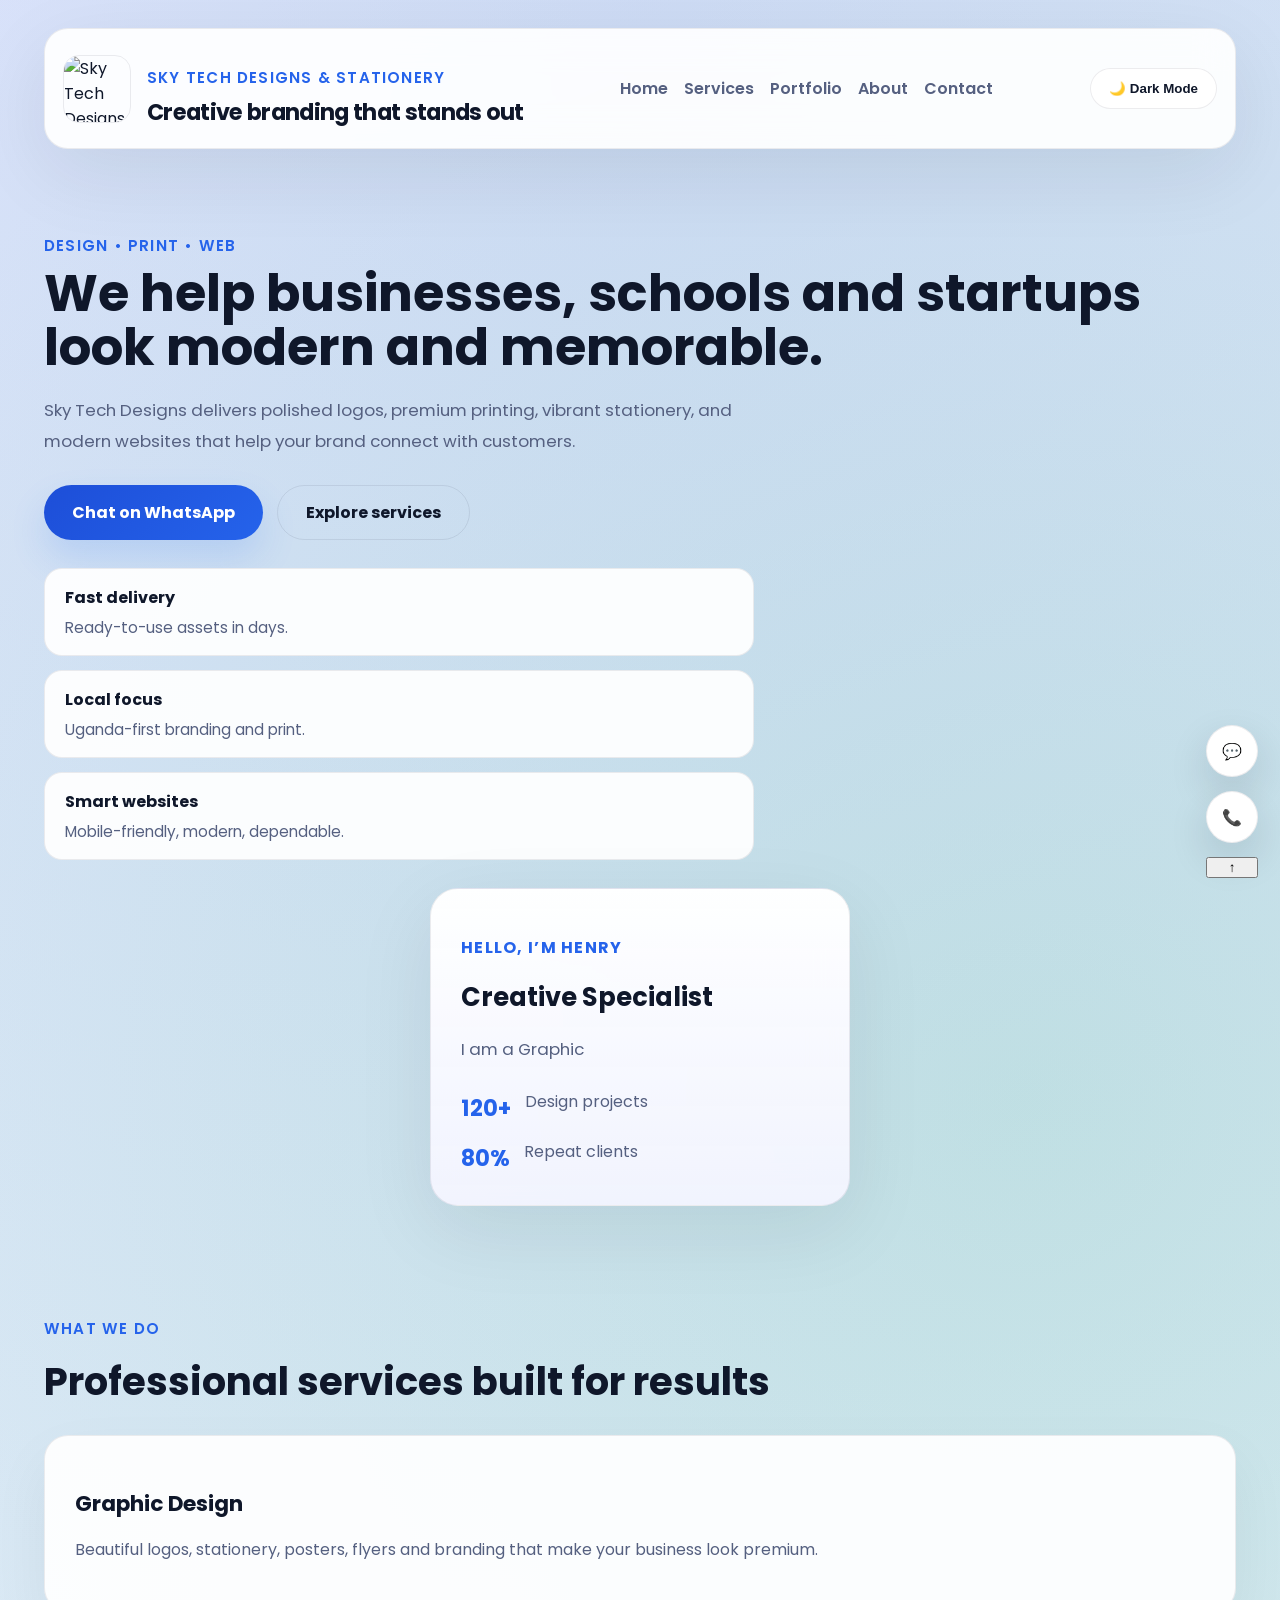
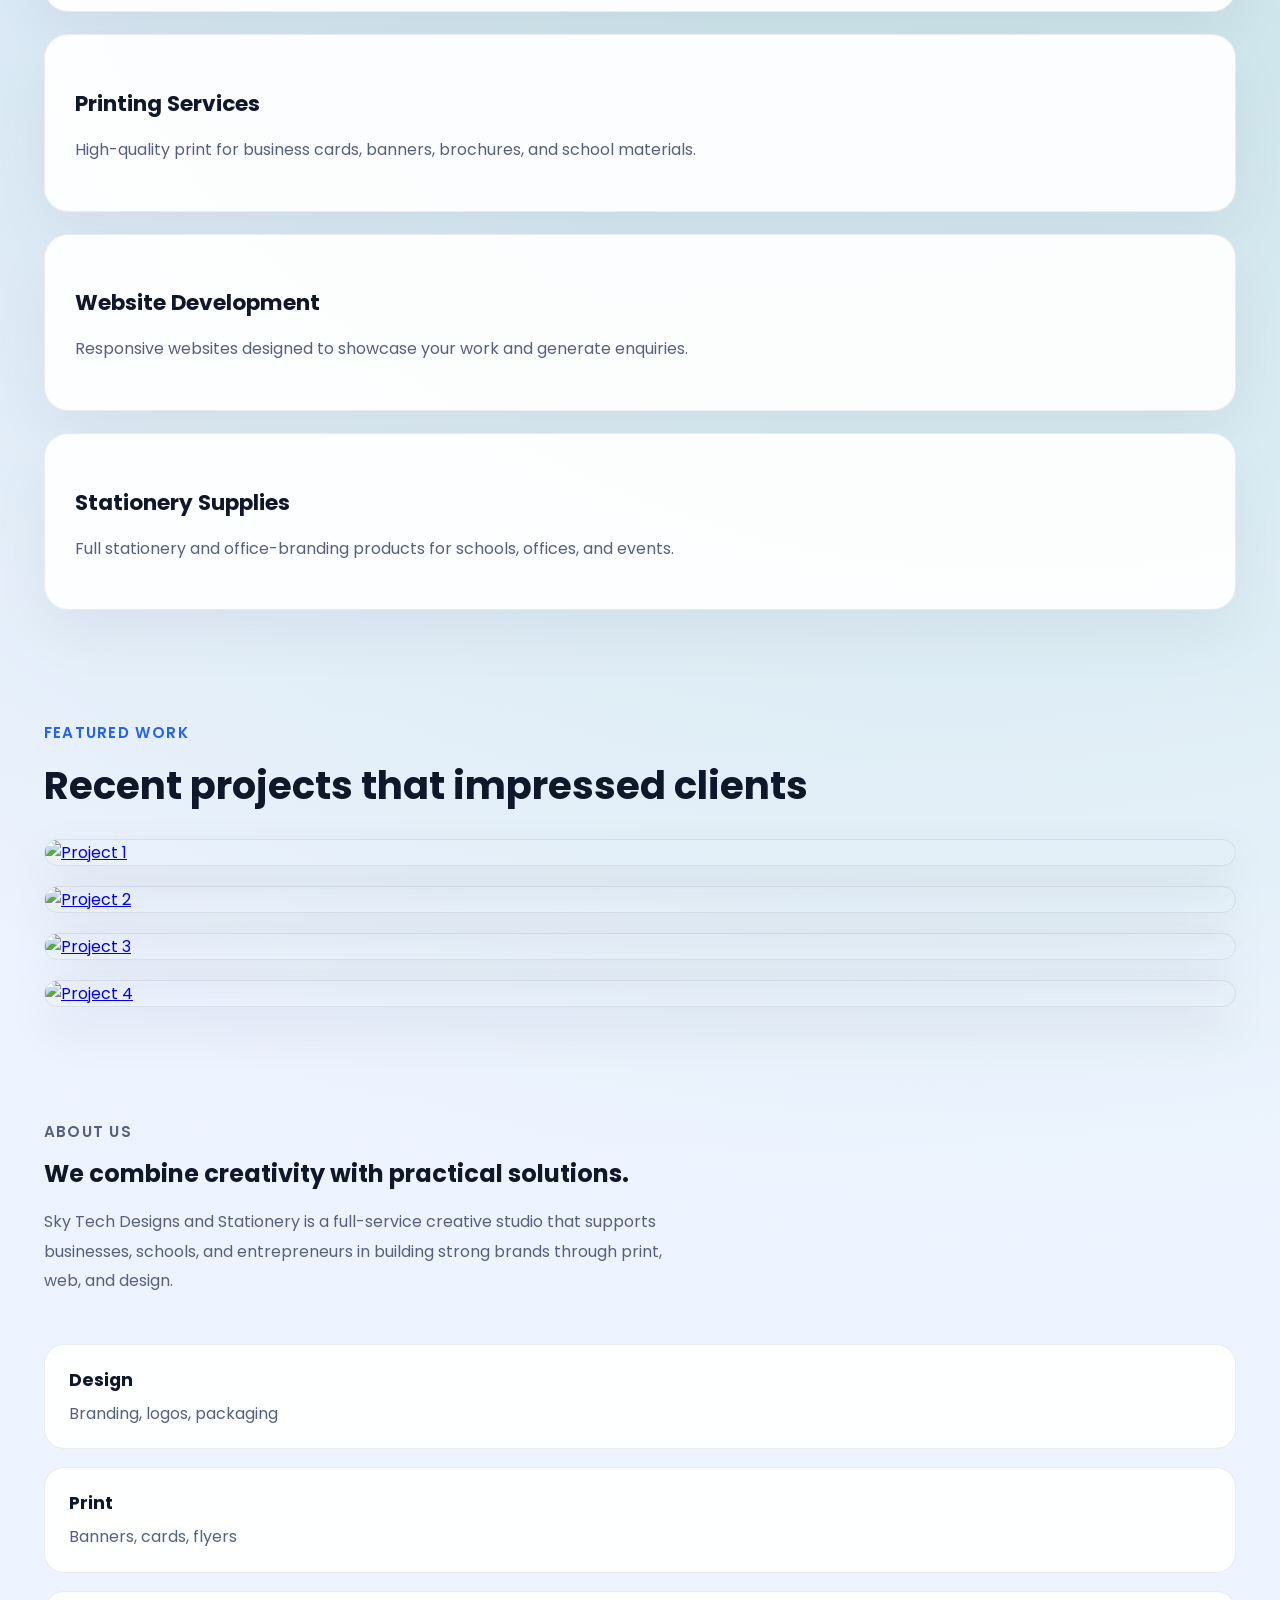
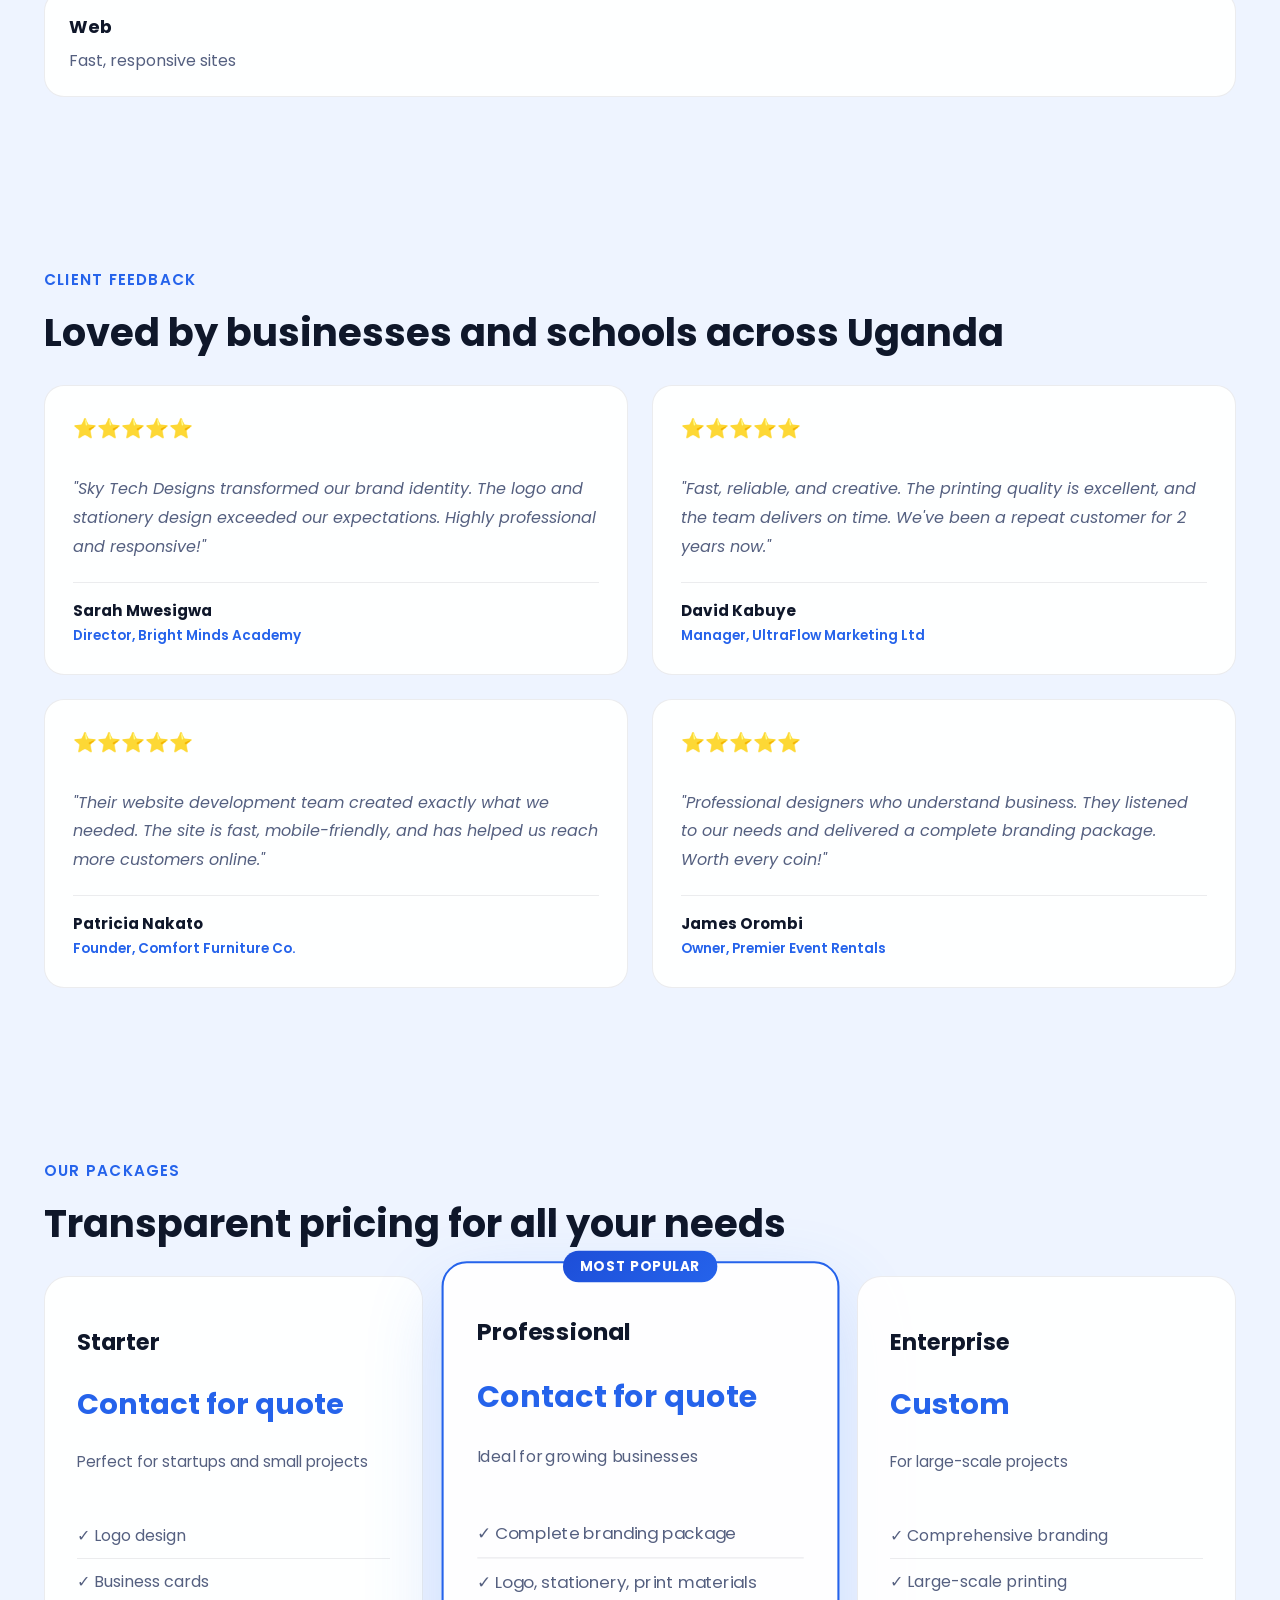
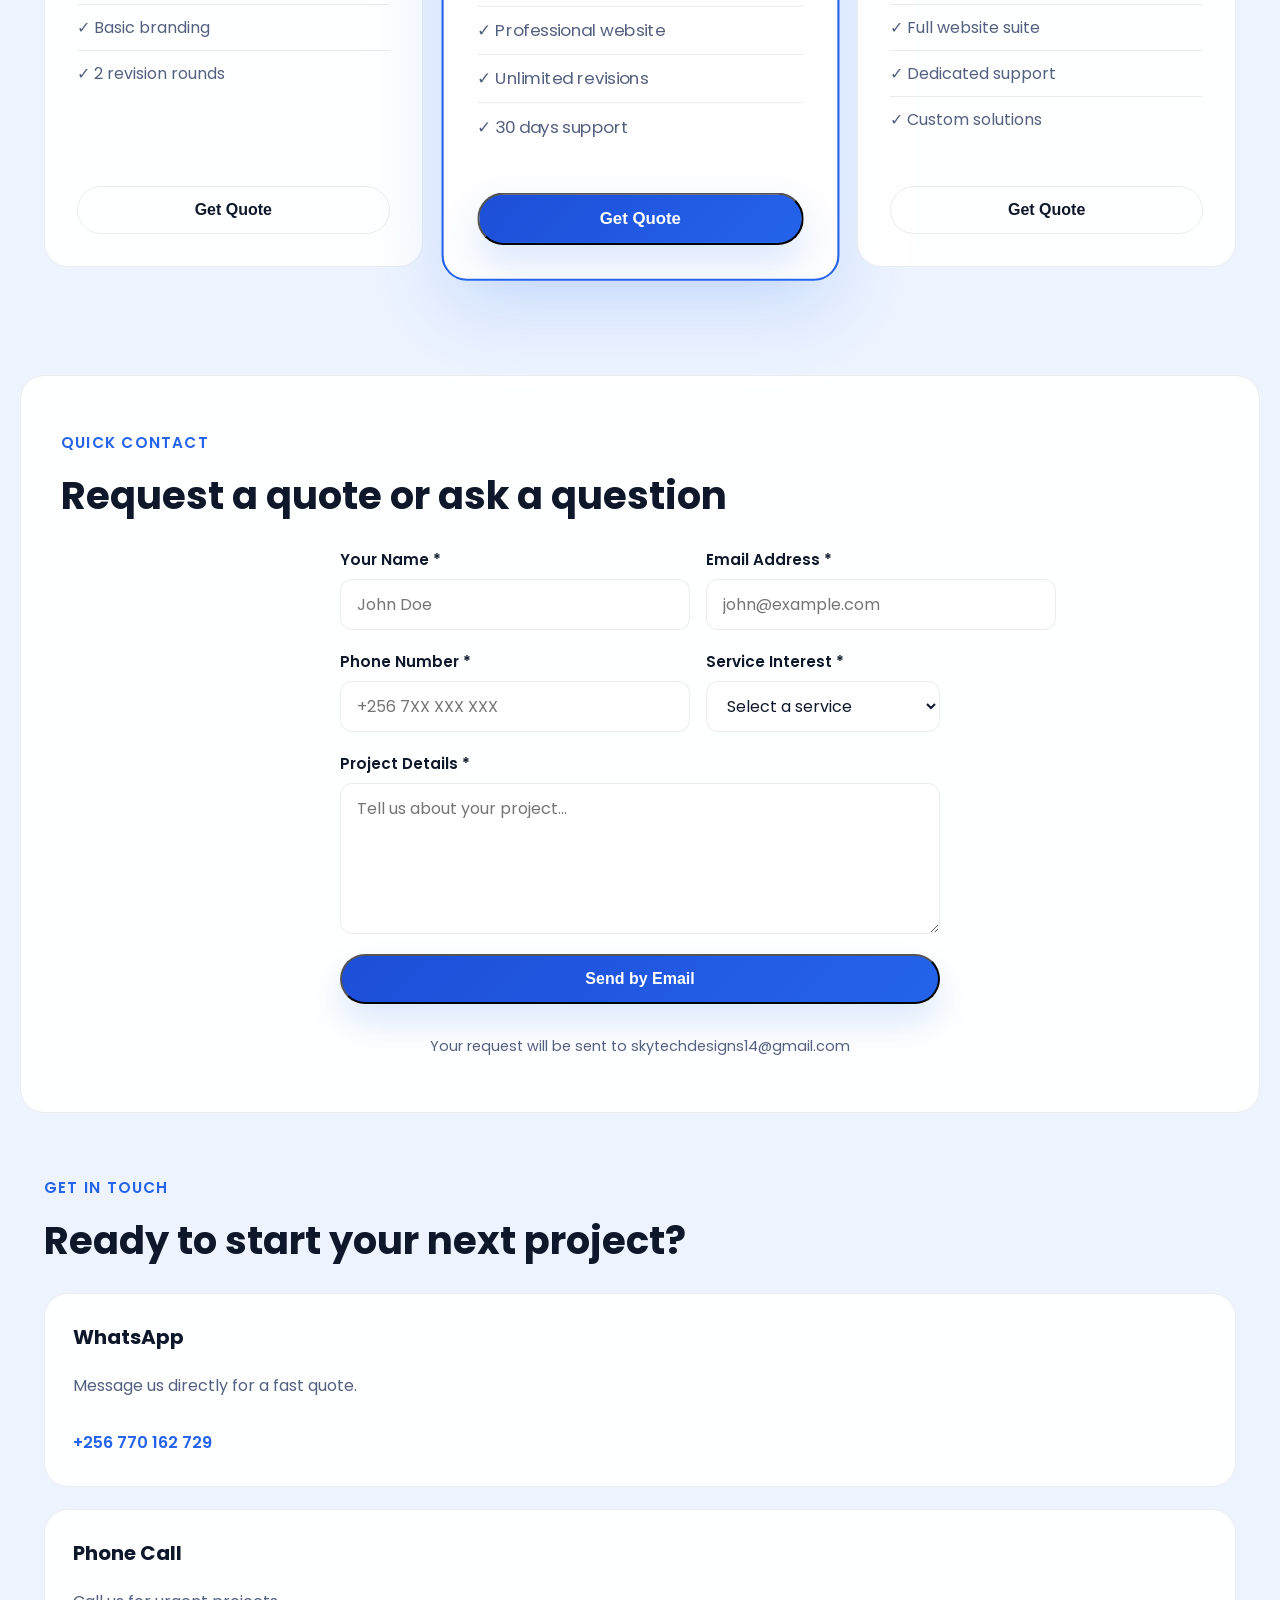
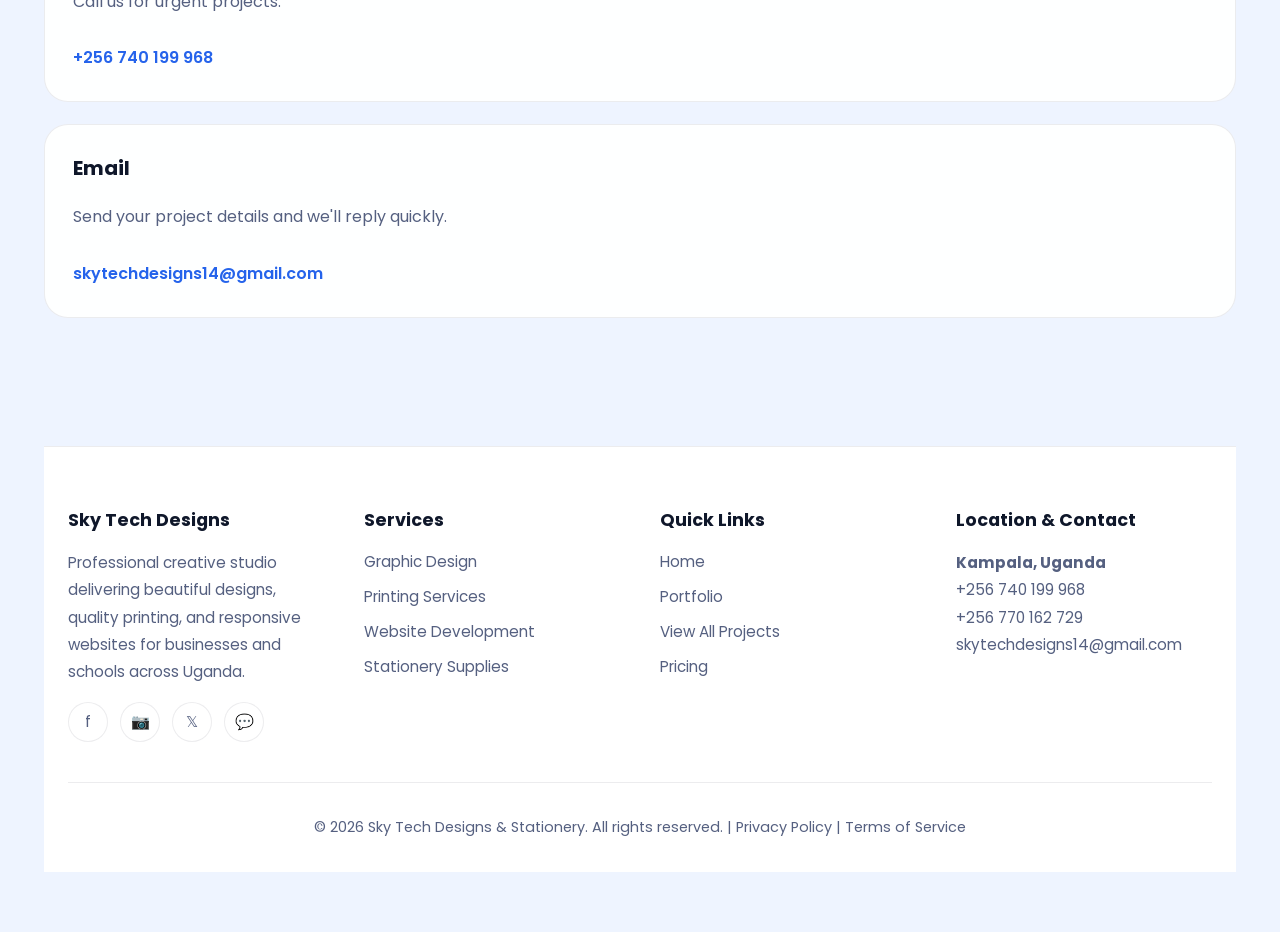
==== index.html @ 01b62fe5 "Update index.html It was intended to link recent Styles.css to styles.css" ====
<!DOCTYPE html>
<html lang="en">
<head>
    <meta charset="UTF-8">
    <meta name="viewport" content="width=device-width, initial-scale=1.0">
    <meta name="description" content="Sky Tech Designs & Stationery - Professional graphic design, printing services, website development, and stationery supplies for businesses and schools in Uganda.">
    <meta name="keywords" content="graphic design, printing services, web development, stationery, branding, logo design, Uganda">
    <meta name="author" content="Sky Tech Designs & Stationery">
    <meta name="robots" content="index, follow">
    
    <!-- Open Graph / Social Media -->
    <meta property="og:type" content="website">
    <meta property="og:url" content="https://skytechdesigns.com">
    <meta property="og:title" content="Sky Tech Designs & Stationery - Professional Creative Services">
    <meta property="og:description" content="Professional graphic design, printing services, website development, and stationery supplies for businesses and schools in Uganda.">
    <meta property="og:image" content="images/logo.png">
    
    <!-- Twitter Card -->
    <meta name="twitter:card" content="summary_large_image">
    <meta name="twitter:title" content="Sky Tech Designs & Stationery">
    <meta name="twitter:description" content="Professional graphic design, printing, and web services">
    
    <!-- Canonical Tag -->
    <link rel="canonical" href="https://skytechdesigns.com">
    
    <!-- Schema Markup for Local Business -->
    <script type="application/ld+json">
    {
      "@context": "https://schema.org",
      "@type": "LocalBusiness",
      "name": "Sky Tech Designs & Stationery",
      "description": "Professional creative studio for graphic design, printing, web development, and stationery",
      "url": "https://skytechdesigns.com",
      "telephone": "+256740199968",
      "email": "skytechdesigns14@gmail.com",
      "areaServed": "UG",
      "priceRange": "UGX",
      "sameAs": [
        "https://facebook.com/skytechdesigns",
        "https://instagram.com/skytechdesigns",
        "https://twitter.com/skytechdesigns"
      ]
    }
    </script>
    
    <title>Sky Tech Designs & Stationery - Graphic Design, Printing & Web Development</title>
    <link rel="preconnect" href="https://fonts.googleapis.com">
    <link rel="preconnect" href="https://fonts.gstatic.com" crossorigin>
    <link href="https://fonts.googleapis.com/css2?family=Poppins:wght@400;500;600;700&display=swap" rel="stylesheet">
    <link rel="stylesheet" href="style.css">
</head>
<body>
    <!-- Loading Screen -->
    <div id="loadingScreen" class="loading-screen">
        <div class="loader-container">
            <div class="loader">
                <svg class="loader-svg" viewBox="0 0 50 50">
                    <circle cx="25" cy="25" r="20" fill="none" stroke-width="2"></circle>
                </svg>
            </div>
            <p class="loader-text">Sky Tech Designs</p>
            <p class="loader-subtext">Loading amazing designs...</p>
        </div>
    </div>

    <div class="page-shell">
        <header class="topbar">
            <div class="brand">
                <img src="images/logo.png" alt="Sky Tech Designs" class="brand-logo">
                <div>
                    <p class="eyebrow">Sky Tech Designs & Stationery</p>
                    <h1>Creative branding that stands out</h1>
                </div>
            </div>

            <nav class="main-nav">
                <a href="#home">Home</a>
                <a href="#services">Services</a>
                <a href="#portfolio">Portfolio</a>
                <a href="#about">About</a>
                <a href="#contact">Contact</a>
            </nav>

            <button id="darkModeBtn" class="mode-toggle">🌙 Dark Mode</button>
        </header>

        <main>
            <section id="home" class="hero section reveal">
                <div class="hero-copy">
                    <span class="eyebrow">Design • Print • Web</span>
                    <h2>We help businesses, schools and startups look modern and memorable.</h2>
                    <p>Sky Tech Designs delivers polished logos, premium printing, vibrant stationery, and modern websites that help your brand connect with customers.</p>

                    <div class="hero-actions">
                        <a class="btn btn-primary" href="https://wa.me/256770162729">Chat on WhatsApp</a>
                        <a class="btn btn-secondary" href="#services">Explore services</a>
                    </div>

                    <div class="hero-highlights">
                        <div><strong>Fast delivery</strong><span>Ready-to-use assets in days.</span></div>
                        <div><strong>Local focus</strong><span>Uganda-first branding and print.</span></div>
                        <div><strong>Smart websites</strong><span>Mobile-friendly, modern, dependable.</span></div>
                    </div>
                </div>

                <div class="hero-panel">
                    <div class="hero-card">
                        <p class="card-label">Hello, I’m Henry</p>
                        <h3>Creative Specialist</h3>
                        <p class="typing-row">I am a <span id="typing"></span></p>
                        <div class="card-stats">
                            <div><strong>120+</strong><span>Design projects</span></div>
                            <div><strong>80%</strong><span>Repeat clients</span></div>
                        </div>
                    </div>
                </div>
            </section>

            <section id="services" class="services section reveal">
                <div class="section-heading">
                    <p class="eyebrow">What we do</p>
                    <h2>Professional services built for results</h2>
                </div>

                <div class="service-grid">
                    <article class="card">
                        <h3>Graphic Design</h3>
                        <p>Beautiful logos, stationery, posters, flyers and branding that make your business look premium.</p>
                    </article>
                    <article class="card">
                        <h3>Printing Services</h3>
                        <p>High-quality print for business cards, banners, brochures, and school materials.</p>
                    </article>
                    <article class="card">
                        <h3>Website Development</h3>
                        <p>Responsive websites designed to showcase your work and generate enquiries.</p>
                    </article>
                    <article class="card">
                        <h3>Stationery Supplies</h3>
                        <p>Full stationery and office-branding products for schools, offices, and events.</p>
                    </article>
                </div>
            </section>

            <section id="portfolio" class="portfolio section reveal">
                <div class="section-heading">
                    <p class="eyebrow">Featured work</p>
                    <h2>Recent projects that impressed clients</h2>
                </div>

                <div class="gallery">
                    <a href="portfolio.html" class="portfolio-item">
                        <img src="images/work1.jpg" alt="Project 1">
                        <span>Brand identity</span>
                    </a>
                    <a href="portfolio.html" class="portfolio-item">
                        <img src="images/work2.jpg" alt="Project 2">
                        <span>Print collateral</span>
                    </a>
                    <a href="portfolio.html" class="portfolio-item">
                        <img src="images/work3.jpg" alt="Project 3">
                        <span>Website design</span>
                    </a>
                    <a href="portfolio.html" class="portfolio-item">
                        <img src="images/work4.jpg" alt="Project 4">
                        <span>Stationery set</span>
                    </a>
                </div>
            </section>

            <section id="about" class="about section reveal">
                <div class="about-panel">
                    <div>
                        <p class="eyebrow">About us</p>
                        <h2>We combine creativity with practical solutions.</h2>
                        <p>Sky Tech Designs and Stationery is a full-service creative studio that supports businesses, schools, and entrepreneurs in building strong brands through print, web, and design.</p>
                    </div>

                    <div class="about-stats">
                        <div><strong>Design</strong><span>Branding, logos, packaging</span></div>
                        <div><strong>Print</strong><span>Banners, cards, flyers</span></div>
                        <div><strong>Web</strong><span>Fast, responsive sites</span></div>
                    </div>
                </div>
            </section>

            <section id="testimonies" class="testimonies section reveal">
                <div class="section-heading">
                    <p class="eyebrow">Client feedback</p>
                    <h2>Loved by businesses and schools across Uganda</h2>
                </div>

                <div class="testimonies-grid">
                    <article class="testimony-card">
                        <div class="rating">⭐⭐⭐⭐⭐</div>
                        <p class="testimony-text">"Sky Tech Designs transformed our brand identity. The logo and stationery design exceeded our expectations. Highly professional and responsive!"</p>
                        <div class="testimony-author">
                            <strong>Sarah Mwesigwa</strong>
                            <span>Director, Bright Minds Academy</span>
                        </div>
                    </article>

                    <article class="testimony-card">
                        <div class="rating">⭐⭐⭐⭐⭐</div>
                        <p class="testimony-text">"Fast, reliable, and creative. The printing quality is excellent, and the team delivers on time. We've been a repeat customer for 2 years now."</p>
                        <div class="testimony-author">
                            <strong>David Kabuye</strong>
                            <span>Manager, UltraFlow Marketing Ltd</span>
                        </div>
                    </article>

                    <article class="testimony-card">
                        <div class="rating">⭐⭐⭐⭐⭐</div>
                        <p class="testimony-text">"Their website development team created exactly what we needed. The site is fast, mobile-friendly, and has helped us reach more customers online."</p>
                        <div class="testimony-author">
                            <strong>Patricia Nakato</strong>
                            <span>Founder, Comfort Furniture Co.</span>
                        </div>
                    </article>

                    <article class="testimony-card">
                        <div class="rating">⭐⭐⭐⭐⭐</div>
                        <p class="testimony-text">"Professional designers who understand business. They listened to our needs and delivered a complete branding package. Worth every coin!"</p>
                        <div class="testimony-author">
                            <strong>James Orombi</strong>
                            <span>Owner, Premier Event Rentals</span>
                        </div>
                    </article>
                </div>
            </section>

            <section id="pricing" class="pricing section reveal">
                <div class="section-heading">
                    <p class="eyebrow">Our packages</p>
                    <h2>Transparent pricing for all your needs</h2>
                </div>

                <div class="pricing-grid">
                    <div class="pricing-card">
                        <h3>Starter</h3>
                        <p class="price">Contact for quote</p>
                        <p class="description">Perfect for startups and small projects</p>
                        <ul class="pricing-features">
                            <li>✓ Logo design</li>
                            <li>✓ Business cards</li>
                            <li>✓ Basic branding</li>
                            <li>✓ 2 revision rounds</li>
                        </ul>
                        <button class="btn btn-secondary quote-btn" onclick="scrollToForm()">Get Quote</button>
                    </div>

                    <div class="pricing-card featured">
                        <div class="popular-badge">Most Popular</div>
                        <h3>Professional</h3>
                        <p class="price">Contact for quote</p>
                        <p class="description">Ideal for growing businesses</p>
                        <ul class="pricing-features">
                            <li>✓ Complete branding package</li>
                            <li>✓ Logo, stationery, print materials</li>
                            <li>✓ Professional website</li>
                            <li>✓ Unlimited revisions</li>
                            <li>✓ 30 days support</li>
                        </ul>
                        <button class="btn btn-primary quote-btn" onclick="scrollToForm()">Get Quote</button>
                    </div>

                    <div class="pricing-card">
                        <h3>Enterprise</h3>
                        <p class="price">Custom</p>
                        <p class="description">For large-scale projects</p>
                        <ul class="pricing-features">
                            <li>✓ Comprehensive branding</li>
                            <li>✓ Large-scale printing</li>
                            <li>✓ Full website suite</li>
                            <li>✓ Dedicated support</li>
                            <li>✓ Custom solutions</li>
                        </ul>
                        <button class="btn btn-secondary quote-btn" onclick="scrollToForm()">Get Quote</button>
                    </div>
                </div>
            </section>

            <section id="quote-form" class="quote-section section reveal">
                <div class="section-heading">
                    <p class="eyebrow">Quick contact</p>
                    <h2>Request a quote or ask a question</h2>
                </div>

                <div class="form-container">
                    <form class="quote-form" id="quoteForm">
                        <div class="form-row">
                            <div class="form-group">
                                <label for="name">Your Name *</label>
                                <input type="text" id="name" name="name" required placeholder="John Doe">
                            </div>
                            <div class="form-group">
                                <label for="email">Email Address *</label>
                                <input type="email" id="email" name="email" required placeholder="john@example.com">
                            </div>
                        </div>

                        <div class="form-row">
                            <div class="form-group">
                                <label for="phone">Phone Number *</label>
                                <input type="tel" id="phone" name="phone" required placeholder="+256 7XX XXX XXX">
                            </div>
                            <div class="form-group">
                                <label for="service">Service Interest *</label>
                                <select id="service" name="service" required>
                                    <option value="">Select a service</option>
                                    <option value="graphic-design">Graphic Design</option>
                                    <option value="printing">Printing Services</option>
                                    <option value="web-development">Website Development</option>
                                    <option value="stationery">Stationery Supplies</option>
                                    <option value="multiple">Multiple Services</option>
                                    <option value="other">Other</option>
                                </select>
                            </div>
                        </div>

                        <div class="form-group full">
                            <label for="message">Project Details *</label>
                            <textarea id="message" name="message" required placeholder="Tell us about your project..." rows="5"></textarea>
                        </div>

                        <button type="submit" class="btn btn-primary">Send by Email</button>
                        <p class="form-note">Your request will be sent to skytechdesigns14@gmail.com</p>
                    </form>
                </div>
            </section>

            <section id="contact" class="contact section reveal">
                <div class="section-heading">
                    <p class="eyebrow">Get in touch</p>
                    <h2>Ready to start your next project?</h2>
                </div>

                <div class="contact-grid">
                    <div class="contact-card">
                        <h3>WhatsApp</h3>
                        <p>Message us directly for a fast quote.</p>
                        <a href="https://wa.me/256770162729">+256 770 162 729</a>
                    </div>
                    <div class="contact-card">
                        <h3>Phone Call</h3>
                        <p>Call us for urgent projects.</p>
                        <a href="tel:+256740199968">+256 740 199 968</a>
                    </div>
                    <div class="contact-card">
                        <h3>Email</h3>
                        <p>Send your project details and we'll reply quickly.</p>
                        <a href="mailto:skytechdesigns14@gmail.com">skytechdesigns14@gmail.com</a>
                    </div>
                </div>
            </section>
        </main>

        <footer class="site-footer">
            <div class="footer-content">
                <div class="footer-section">
                    <h4>Sky Tech Designs</h4>
                    <p>Professional creative studio delivering beautiful designs, quality printing, and responsive websites for businesses and schools across Uganda.</p>
                    <div class="social-links">
                        <a href="https://facebook.com/skytechdesigns" title="Facebook" target="_blank">f</a>
                        <a href="https://instagram.com/skytechdesigns" title="Instagram" target="_blank">📷</a>
                        <a href="https://twitter.com/skytechdesigns" title="Twitter" target="_blank">𝕏</a>
                        <a href="https://wa.me/256770162729" title="WhatsApp" target="_blank">💬</a>
                    </div>
                </div>

                <div class="footer-section">
                    <h4>Services</h4>
                    <ul>
                        <li><a href="#services">Graphic Design</a></li>
                        <li><a href="#services">Printing Services</a></li>
                        <li><a href="#services">Website Development</a></li>
                        <li><a href="#services">Stationery Supplies</a></li>
                    </ul>
                </div>

                <div class="footer-section">
                    <h4>Quick Links</h4>
                    <ul>
                        <li><a href="#home">Home</a></li>
                        <li><a href="#portfolio">Portfolio</a></li>
                        <li><a href="portfolio.html">View All Projects</a></li>
                        <li><a href="#pricing">Pricing</a></li>
                    </ul>
                </div>

                <div class="footer-section">
                    <h4>Location & Contact</h4>
                    <p>
                        <strong>Kampala, Uganda</strong><br>
                        <a href="tel:+256740199968">+256 740 199 968</a><br>
                        <a href="https://wa.me/256770162729">+256 770 162 729</a><br>
                        <a href="mailto:skytechdesigns14@gmail.com">skytechdesigns14@gmail.com</a>
                    </p>
                </div>
            </div>

            <div class="footer-bottom">
                <p>&copy; 2026 Sky Tech Designs & Stationery. All rights reserved. | <a href="#">Privacy Policy</a> | <a href="#">Terms of Service</a></p>
            </div>
        </footer>

        <div class="floating-buttons">
            <a href="https://wa.me/256770162729" class="float-btn whatsapp" title="Chat on WhatsApp">💬</a>
            <a href="tel:+256740199968" class="float-btn call" title="Call Us">📞</a>
            <button id="backToTop" class="back-to-top" title="Back to top">↑</button>
        </div>
    </div>

    <div class="cursor-glow"></div>

    <script>
        // Loading Screen
        window.addEventListener('load', () => {
            const loadingScreen = document.getElementById('loadingScreen');
            if (loadingScreen) {
                setTimeout(() => {
                    loadingScreen.classList.add('fade-out');
                    setTimeout(() => {
                        loadingScreen.style.display = 'none';
                    }, 600);
                }, 800);
            }
        });

        // Dark Mode Toggle
        const btn = document.getElementById('darkModeBtn');
        const savedTheme = localStorage.getItem('theme');
        const prefersDark = window.matchMedia('(prefers-color-scheme: dark)');

        function applyTheme(theme) {
            document.body.classList.toggle('dark', theme === 'dark');
            btn.textContent = theme === 'dark' ? '☀️ Light Mode' : '🌙 Dark Mode';
        }

        if (savedTheme) {
            applyTheme(savedTheme);
        } else if (prefersDark.matches) {
            applyTheme('dark');
        }

        btn.addEventListener('click', () => {
            const isDark = document.body.classList.toggle('dark');
            const theme = isDark ? 'dark' : 'light';
            localStorage.setItem('theme', theme);
            applyTheme(theme);
        });

        // Typing Animation
        const words = ['Graphic Designer', 'Web Developer', 'UI/UX Designer', 'Creative Thinker'];
        const typing = document.getElementById('typing');
        let wordIndex = 0;
        let charIndex = 0;
        let deleting = false;

        function typeEffect() {
            const currentWord = words[wordIndex];
            if (!deleting) {
                typing.textContent = currentWord.slice(0, charIndex + 1);
                charIndex++;
                if (charIndex === currentWord.length) {
                    deleting = true;
                    setTimeout(typeEffect, 1500);
                    return;
                }
            } else {
                typing.textContent = currentWord.slice(0, charIndex - 1);
                charIndex--;
                if (charIndex === 0) {
                    deleting = false;
                    wordIndex = (wordIndex + 1) % words.length;
                }
            }
            setTimeout(typeEffect, deleting ? 50 : 100);
        }
        typeEffect();

        // Scroll Reveal Animation
        const reveals = document.querySelectorAll('.reveal');
        function revealSections() {
            const windowHeight = window.innerHeight;
            reveals.forEach(section => {
                const top = section.getBoundingClientRect().top;
                if (top < windowHeight - 100) {
                    section.classList.add('active');
                }
            });
        }
        window.addEventListener('scroll', revealSections);
        revealSections();

        // Cursor Glow Effect
        const glow = document.querySelector('.cursor-glow');
        document.addEventListener('mousemove', e => {
            glow.style.left = `${e.clientX}px`;
            glow.style.top = `${e.clientY}px`;
            glow.style.opacity = '1';
        });
        document.addEventListener('mouseleave', () => {
            glow.style.opacity = '0';
        });

        // Back to Top Button
        const backToTop = document.getElementById('backToTop');
        window.addEventListener('scroll', () => {
            if (window.scrollY > 300) {
                backToTop.classList.add('visible');
            } else {
                backToTop.classList.remove('visible');
            }
        });

        backToTop.addEventListener('click', () => {
            window.scrollTo({ top: 0, behavior: 'smooth' });
        });

        // Smooth Navigation
        document.querySelectorAll('.main-nav a').forEach(link => {
            link.addEventListener('click', event => {
                event.preventDefault();
                const href = link.getAttribute('href');
                if (href.startsWith('#')) {
                    const element = document.querySelector(href);
                    if (element) {
                        element.scrollIntoView({ behavior: 'smooth' });
                    }
                }
            });
        });

        // Quote Form Handler
        function scrollToForm() {
            document.getElementById('quote-form').scrollIntoView({ behavior: 'smooth' });
        }

        const quoteForm = document.getElementById('quoteForm');
        if (quoteForm) {
            quoteForm.addEventListener('submit', function(e) {
                e.preventDefault();
                
                // Get form data
                const formData = new FormData(this);
                const data = {
                    name: formData.get('name'),
                    email: formData.get('email'),
                    phone: formData.get('phone'),
                    service: formData.get('service'),
                    message: formData.get('message')
                };

                // Prepare email message
                const subject = encodeURIComponent(`Quote Request from ${data.name}`);
                const body = encodeURIComponent(`Hello Sky Tech Designs,\n\nYou have a new quote request:\n\nName: ${data.name}\nEmail: ${data.email}\nPhone: ${data.phone}\nService: ${data.service}\n\nProject Details:\n${data.message}\n\nPlease reply to ${data.email}.`);
                
                // Open the user's email app with the quote request details
                const emailUrl = `mailto:skytechdesigns14@gmail.com?subject=${subject}&body=${body}`;
                window.location.href = emailUrl;

                // Show success message
                alert('Thank you! Your quote request has been prepared in your email app for skytechdesigns14@gmail.com. Please send it to complete your request.');
                this.reset();
            });
        }
    </script>
</body>
</html>
---- style.css ----
:root {
    color-scheme: light;
    font-family: 'Poppins', Arial, sans-serif;
    font-size: 16px;
    --bg: #eef4ff;
    --surface: rgba(255, 255, 255, 0.92);
    --surface-strong: #ffffff;
    --text: #0f172a;
    --muted: #556080;
    --primary: #1d4ed8;
    --primary-strong: #2563eb;
    --accent: #22c55e;
    --border: rgba(15, 23, 42, 0.08);
    --shadow: 0 24px 80px rgba(15, 23, 42, 0.08);
}

* {
    box-sizing: border-box;
}

html {
    scroll-behavior: smooth;
}

body {
    margin: 0;
    min-height: 100vh;
    background: radial-gradient(circle at top, rgba(99, 102, 241, 0.16), transparent 38%),
                radial-gradient(circle at 80% 15%, rgba(34, 197, 94, 0.18), transparent 28%),
                #eef4ff;
    color: var(--text);
}

body.dark {
    color-scheme: dark;
    --bg: #0b1120;
    --surface: rgba(15, 23, 42, 0.9);
    --surface-strong: #111827;
    --text: #f8fafc;
    --muted: #cbd5e1;
    --primary: #60a5fa;
    --primary-strong: #3b82f6;
    --accent: #4ade80;
    --border: rgba(148, 163, 184, 0.18);
    --shadow: 0 24px 80px rgba(0, 0, 0, 0.35);
    background: radial-gradient(circle at top, rgba(59, 130, 246, 0.15), transparent 38%),
                radial-gradient(circle at 80% 15%, rgba(34, 197, 94, 0.12), transparent 28%),
                #040714;
}

.page-shell {
    max-width: 1240px;
    margin: 0 auto;
    padding: 28px 24px 60px;
}

.topbar {
    display: flex;
    align-items: center;
    justify-content: space-between;
    gap: 20px;
    flex-wrap: wrap;
    padding: 22px 24px;
    margin-bottom: 36px;
    background: var(--surface);
    border: 1px solid var(--border);
    border-radius: 24px;
    box-shadow: var(--shadow);
    backdrop-filter: blur(18px);
}

.brand {
    display: flex;
    align-items: center;
    gap: 16px;
}

.brand-logo {
    width: 68px;
    height: 68px;
    object-fit: cover;
    border-radius: 16px;
    border: 1px solid var(--border);
}

.eyebrow {
    display: inline-flex;
    align-items: center;
    gap: 10px;
    color: var(--primary-strong);
    font-size: 0.95rem;
    font-weight: 600;
    letter-spacing: 0.08em;
    text-transform: uppercase;
    margin-bottom: 10px;
}

.brand h1,
.section-heading h2,
.hero-copy h2,
.about-panel h2 {
    margin: 0;
}

.brand h1 {
    font-size: 1.4rem;
    letter-spacing: -0.03em;
    line-height: 1.2;
}

.main-nav {
    display: flex;
    flex-wrap: wrap;
    align-items: center;
    gap: 16px;
}

.main-nav a {
    color: var(--muted);
    text-decoration: none;
    font-weight: 600;
    transition: color 0.25s ease;
}

.main-nav a:hover {
    color: var(--primary-strong);
}

.mode-toggle {
    border: 1px solid var(--border);
    background: var(--surface-strong);
    color: var(--text);
    border-radius: 999px;
    padding: 12px 18px;
    cursor: pointer;
    font-weight: 600;
    transition: transform 0.2s ease, background 0.25s ease;
}

.mode-toggle:hover {
    transform: translateY(-1px);
}

.section {
    padding: 48px 0;
}

.hero {
    display: grid;
    grid-template-columns: 1.1fr 0.9fr;
    gap: 28px;
    align-items: center;
}

.hero-copy h2 {
    font-size: clamp(2.4rem, 4vw, 3.5rem);
    line-height: 1.05;
    margin-bottom: 20px;
}

.hero-copy p {
    max-width: 720px;
    font-size: 1.05rem;
    line-height: 1.85;
    color: var(--muted);
    margin-bottom: 28px;
}

.hero-actions {
    display: flex;
    flex-wrap: wrap;
    gap: 14px;
    margin-bottom: 28px;
}

.btn {
    display: inline-flex;
    align-items: center;
    justify-content: center;
    border-radius: 999px;
    padding: 14px 28px;
    font-size: 1rem;
    font-weight: 700;
    text-decoration: none;
    transition: transform 0.25s ease, box-shadow 0.25s ease, background 0.25s ease;
}

.btn:hover {
    transform: translateY(-2px);
}

.btn-primary {
    background: linear-gradient(135deg, var(--primary), var(--primary-strong));
    color: white;
    box-shadow: 0 18px 35px rgba(59, 130, 246, 0.18);
}

.btn-secondary {
    background: transparent;
    color: var(--text);
    border: 1px solid var(--border);
}

.hero-highlights {
    display: grid;
    gap: 14px;
    max-width: 710px;
}

.hero-highlights div {
    display: grid;
    gap: 6px;
    padding: 16px 20px;
    background: var(--surface);
    border: 1px solid var(--border);
    border-radius: 18px;
}

.hero-highlights strong {
    display: block;
    color: var(--text);
}

.hero-highlights span {
    color: var(--muted);
    font-size: 0.96rem;
}

.hero-panel {
    display: grid;
    place-items: center;
}

.hero-card {
    width: 100%;
    max-width: 420px;
    background: linear-gradient(180deg, rgba(255,255,255,0.98), rgba(243,244,255,0.95));
    border: 1px solid var(--border);
    border-radius: 28px;
    padding: 30px;
    box-shadow: var(--shadow);
    backdrop-filter: blur(18px);
}

.hero-card .card-label {
    color: var(--primary-strong);
    font-weight: 700;
    letter-spacing: 0.08em;
    text-transform: uppercase;
    margin-bottom: 18px;
    display: block;
}

.hero-card h3 {
    font-size: 1.6rem;
    margin: 0 0 18px;
}

.typing-row {
    color: var(--muted);
    font-size: 1.05rem;
    line-height: 1.7;
}

.card-stats {
    display: grid;
    gap: 16px;
    margin-top: 28px;
}

.card-stats div {
    display: flex;
    align-items: flex-start;
    gap: 14px;
}

.card-stats strong {
    font-size: 1.4rem;
    color: var(--primary-strong);
}

.card-stats span {
    color: var(--muted);
    line-height: 1.4;
}

.section-heading {
    margin-bottom: 32px;
}

.section-heading h2 {
    font-size: clamp(2rem, 3vw, 2.75rem);
    line-height: 1.05;
    margin-top: 12px;
}

.service-grid {
    display: grid;
    grid-template-columns: repeat(2, minmax(0, 1fr));
    gap: 22px;
}

.card {
    background: var(--surface);
    border: 1px solid var(--border);
    border-radius: 24px;
    padding: 30px;
    box-shadow: 0 24px 60px rgba(15, 23, 42, 0.05);
    transition: transform 0.3s ease, border-color 0.3s ease, box-shadow 0.3s ease;
}

.card:hover {
    transform: translateY(-6px);
    border-color: rgba(59, 130, 246, 0.2);
    box-shadow: 0 30px 75px rgba(15, 23, 42, 0.12);
}

.card h3 {
    font-size: 1.35rem;
    margin-bottom: 14px;
    color: var(--text);
}

.card p {
    color: var(--muted);
    line-height: 1.8;
}

.portfolio .gallery {
    display: grid;
    grid-template-columns: repeat(4, minmax(0, 1fr));
    gap: 20px;
}

.portfolio-item {
    position: relative;
    display: block;
    overflow: hidden;
    border-radius: 24px;
    border: 1px solid var(--border);
    box-shadow: 0 20px 50px rgba(15, 23, 42, 0.08);
}

.portfolio-item img {
    width: 100%;
    height: 100%;
    display: block;
    object-fit: cover;
    transition: transform 0.4s ease;
}

.portfolio-item span {
    position: absolute;
    left: 0;
    right: 0;
    bottom: 0;
    padding: 18px 20px;
    background: linear-gradient(180deg, transparent, rgba(15, 23, 42, 0.78));
    color: white;
    font-weight: 600;
    opacity: 0;
    transform: translateY(12px);
    transition: opacity 0.3s ease, transform 0.3s ease;
}

.portfolio-item:hover img {
    transform: scale(1.05);
}

.portfolio-item:hover span {
    opacity: 1;
    transform: translateY(0);
}

.about-panel {
    display: grid;
    grid-template-columns: 1.2fr 0.8fr;
    gap: 32px;
    align-items: center;
}

.about-panel p {
    max-width: 640px;
    line-height: 1.85;
    color: var(--muted);
}

.about-stats {
    display: grid;
    gap: 18px;
}

.about-stats div {
    padding: 22px 24px;
    background: var(--surface);
    border: 1px solid var(--border);
    border-radius: 20px;
}

.about-stats strong {
    display: block;
    font-size: 1.1rem;
    margin-bottom: 8px;
    color: var(--text);
}

.about-stats span {
    color: var(--muted);
    line-height: 1.6;
}

.contact-grid {
    display: grid;
    grid-template-columns: repeat(3, minmax(0, 1fr));
    gap: 22px;
}

.contact-card {
    background: var(--surface);
    border: 1px solid var(--border);
    border-radius: 24px;
    padding: 28px;
}

.contact-card.full-width {
    grid-column: span 3;
}

.contact-card h3 {
    margin-top: 0;
    font-size: 1.25rem;
}

.contact-card p,
.contact-card a,
.contact-card li {
    color: var(--muted);
    line-height: 1.8;
}

.contact-card a {
    display: inline-block;
    margin-top: 12px;
    color: var(--primary-strong);
    text-decoration: none;
    font-weight: 600;
}

.contact-card ul {
    padding-left: 20px;
    margin: 12px 0 0;
}

.contact-card li {
    margin-bottom: 10px;
}

.floating-buttons {
    position: fixed;
    right: 22px;
    bottom: 22px;
    display: grid;
    gap: 14px;
    z-index: 20;
}

.float-btn {
    width: 52px;
    height: 52px;
    display: grid;
    place-items: center;
    border-radius: 50%;
    background: var(--surface-strong);
    color: var(--text);
    text-decoration: none;
    border: 1px solid var(--border);
    box-shadow: 0 16px 40px rgba(15, 23, 42, 0.14);
}

.cursor-glow {
    pointer-events: none;
    position: fixed;
    left: 0;
    top: 0;
    width: 26px;
    height: 26px;
    transform: translate(-50%, -50%);
    border-radius: 50%;
    background: rgba(59, 130, 246, 0.55);
    filter: blur(12px);
    opacity: 0;
    transition: opacity 0.2s ease;
    z-index: 15;
}

.reveal {
    opacity: 0;
    transform: translateY(28px);
    transition: opacity 0.7s ease, transform 0.7s ease;
}

.reveal.active {
    opacity: 1;
    transform: translateY(0);
}

/* Loading Screen */
.loading-screen {
    position: fixed;
    top: 0;
    left: 0;
    width: 100%;
    height: 100%;
    background: linear-gradient(135deg, #1d4ed8 0%, #2563eb 100%);
    display: flex;
    align-items: center;
    justify-content: center;
    z-index: 9999;
    transition: opacity 0.6s ease;
}

.loading-screen.fade-out {
    opacity: 0;
    pointer-events: none;
}

.loader-container {
    text-align: center;
    color: white;
}

.loader {
    display: flex;
    justify-content: center;
    margin-bottom: 24px;
}

.loader-svg {
    width: 60px;
    height: 60px;
    animation: rotateSvg 2s linear infinite;
}

.loader-svg circle {
    stroke: white;
    animation: drawCircle 2s ease-in-out infinite;
}

@keyframes rotateSvg {
    from { transform: rotate(0deg); }
    to { transform: rotate(360deg); }
}

@keyframes drawCircle {
    0%, 100% {
        stroke-dasharray: 0 125.6;
        stroke-dashoffset: 0;
    }
    50% {
        stroke-dasharray: 125.6 0;
        stroke-dashoffset: 0;
    }
}

.loader-text {
    font-size: 1.8rem;
    font-weight: 700;
    margin: 0;
    letter-spacing: 0.05em;
}

.loader-subtext {
    font-size: 0.95rem;
    margin: 8px 0 0;
    opacity: 0.9;
    font-weight: 500;
}

/* Testimonies Section */
.testimonies {
    margin-top: 60px;
}

.testimonies-grid {
    display: grid;
    grid-template-columns: repeat(2, minmax(0, 1fr));
    gap: 24px;
}

.testimony-card {
    background: var(--surface);
    border: 1px solid var(--border);
    border-radius: 20px;
    padding: 28px;
    display: flex;
    flex-direction: column;
    transition: transform 0.3s ease, box-shadow 0.3s ease;
}

.testimony-card:hover {
    transform: translateY(-4px);
    box-shadow: 0 24px 60px rgba(15, 23, 42, 0.12);
}

.rating {
    font-size: 1.2rem;
    margin-bottom: 16px;
}

.testimony-text {
    color: var(--muted);
    line-height: 1.8;
    margin-bottom: 20px;
    flex-grow: 1;
    font-style: italic;
}

.testimony-author {
    display: flex;
    flex-direction: column;
    gap: 4px;
    padding-top: 16px;
    border-top: 1px solid var(--border);
}

.testimony-author strong {
    color: var(--text);
    font-size: 0.95rem;
}

.testimony-author span {
    color: var(--primary-strong);
    font-size: 0.85rem;
    font-weight: 600;
}

/* Pricing Section */
.pricing {
    margin-top: 60px;
}

.pricing-grid {
    display: grid;
    grid-template-columns: repeat(3, minmax(0, 1fr));
    gap: 28px;
}

.pricing-card {
    background: var(--surface);
    border: 1px solid var(--border);
    border-radius: 24px;
    padding: 32px;
    display: flex;
    flex-direction: column;
    position: relative;
    transition: transform 0.3s ease, border-color 0.3s ease, box-shadow 0.3s ease;
}

.pricing-card:hover {
    transform: translateY(-8px);
    border-color: var(--primary-strong);
    box-shadow: 0 30px 75px rgba(59, 130, 246, 0.15);
}

.pricing-card.featured {
    border: 2px solid var(--primary-strong);
    transform: scale(1.05);
    box-shadow: 0 30px 75px rgba(59, 130, 246, 0.2);
}

.pricing-card.featured:hover {
    transform: scale(1.05) translateY(-8px);
}

.popular-badge {
    position: absolute;
    top: -12px;
    left: 50%;
    transform: translateX(-50%);
    background: linear-gradient(135deg, var(--primary), var(--primary-strong));
    color: white;
    padding: 6px 16px;
    border-radius: 999px;
    font-size: 0.8rem;
    font-weight: 700;
    letter-spacing: 0.05em;
    text-transform: uppercase;
}

.pricing-card h3 {
    font-size: 1.4rem;
    margin: 16px 0 12px;
}

.price {
    font-size: 1.8rem;
    font-weight: 700;
    color: var(--primary-strong);
    margin: 12px 0 8px;
}

.pricing-card .description {
    color: var(--muted);
    font-size: 0.95rem;
    margin-bottom: 20px;
}

.pricing-features {
    list-style: none;
    padding: 0;
    margin: 20px 0;
    flex-grow: 1;
}

.pricing-features li {
    padding: 10px 0;
    color: var(--muted);
    border-bottom: 1px solid var(--border);
}

.pricing-features li:last-child {
    border-bottom: none;
}

.pricing-card .quote-btn {
    margin-top: auto;
    margin-top: 20px;
}

/* Quote Form Section */
.quote-section {
    margin-top: 60px;
    background: var(--surface);
    border: 1px solid var(--border);
    border-radius: 24px;
    padding: 40px;
    margin-left: -24px;
    margin-right: -24px;
    padding-left: 40px;
    padding-right: 40px;
}

.form-container {
    max-width: 600px;
    margin: 0 auto;
}

.quote-form {
    display: flex;
    flex-direction: column;
    gap: 20px;
}

.form-row {
    display: grid;
    grid-template-columns: repeat(2, 1fr);
    gap: 16px;
}

.form-row.full {
    grid-template-columns: 1fr;
}

.form-group {
    display: flex;
    flex-direction: column;
    gap: 8px;
}

.form-group.full {
    grid-column: 1 / -1;
}

.form-group label {
    font-weight: 600;
    color: var(--text);
    font-size: 0.95rem;
}

.form-group input,
.form-group textarea,
.form-group select {
    background: var(--surface-strong);
    border: 1px solid var(--border);
    border-radius: 12px;
    padding: 12px 16px;
    font-family: inherit;
    font-size: 1rem;
    color: var(--text);
    transition: border-color 0.25s ease;
}

.form-group input:focus,
.form-group textarea:focus,
.form-group select:focus {
    outline: none;
    border-color: var(--primary-strong);
    box-shadow: 0 0 0 3px rgba(59, 130, 246, 0.1);
}

.form-group textarea {
    resize: vertical;
    min-height: 120px;
}

.form-note {
    text-align: center;
    color: var(--muted);
    font-size: 0.9rem;
    margin-top: 12px;
}

/* Footer */
.site-footer {
    background: var(--surface-strong);
    border-top: 1px solid var(--border);
    margin-top: 80px;
    padding: 60px 24px 20px;
}

.footer-content {
    max-width: 1240px;
    margin: 0 auto 40px;
    display: grid;
    grid-template-columns: repeat(4, minmax(0, 1fr));
    gap: 40px;
}

.footer-section h4 {
    font-size: 1.1rem;
    margin: 0 0 16px;
    color: var(--text);
}

.footer-section p {
    color: var(--muted);
    line-height: 1.8;
    font-size: 0.95rem;
    margin: 0;
}

.footer-section ul {
    list-style: none;
    padding: 0;
    margin: 0;
}

.footer-section li {
    margin-bottom: 10px;
}

.footer-section a {
    color: var(--muted);
    text-decoration: none;
    transition: color 0.25s ease;
    font-size: 0.95rem;
}

.footer-section a:hover {
    color: var(--primary-strong);
}

.social-links {
    display: flex;
    gap: 12px;
    margin-top: 16px;
}

.social-links a {
    width: 40px;
    height: 40px;
    display: flex;
    align-items: center;
    justify-content: center;
    background: var(--surface);
    border: 1px solid var(--border);
    border-radius: 50%;
    transition: background 0.25s ease, border-color 0.25s ease;
}

.social-links a:hover {
    background: var(--primary-strong);
    border-color: var(--primary-strong);
    color: white;
}

.footer-bottom {
    max-width: 1240px;
    margin: 0 auto;
    padding-top: 20px;
    border-top: 1px solid var(--border);
    text-align: center;
    color: var(--muted);
    font-size: 0.9rem;
}

.footer-bottom a {
    color: var(--muted);
    text-decoration: none;
    transition: color 0.25s ease;
}

.footer-bottom a:hover {
    color: var(--primary-strong);
}

@media (max-width: 980px) {
    .hero,
    .about-panel,
    .service-grid,
    .contact-grid,
    .portfolio .gallery,
    .pricing-grid,
    .testimonies-grid {
        grid-template-columns: 1fr;
    }

    .topbar {
        padding: 22px 18px;
    }

    .pricing-card.featured {
        transform: scale(1);
    }

    .pricing-card.featured:hover {
        transform: translateY(-8px);
    }

    .footer-content {
        grid-template-columns: repeat(2, minmax(0, 1fr));
        gap: 24px;
    }
}

@media (max-width: 720px) {
    .page-shell {
        padding: 22px 16px 48px;
    }

    .main-nav {
        justify-content: center;
    }

    .hero-copy h2,
    .section-heading h2 {
        font-size: 2rem;
    }

    .hero-card,
    .contact-card.full-width {
        width: 100%;
    }

    .floating-buttons {
        right: 14px;
        bottom: 14px;
    }

    .testimonies-grid,
    .pricing-grid {
        grid-template-columns: 1fr;
    }

    .form-row {
        grid-template-columns: 1fr;
    }

    .quote-section {
        margin-left: -16px;
        margin-right: -16px;
        padding: 28px 24px;
    }

    .footer-content {
        grid-template-columns: 1fr;
    }
}

@media (max-width: 520px) {
    .hero {
        gap: 22px;
    }

    .hero-actions {
        flex-direction: column;
    }

    .main-nav a {
        padding: 8px 0;
    }

    .topbar {
        justify-content: center;
        text-align: center;
    }
}
    .hero,
    .about-panel,
    .service-grid,
    .contact-grid,
    .portfolio .gallery {
        grid-template-columns: 1fr;
    }

    .topbar {
        padding: 22px 18px;
    }
}

@media (max-width: 720px) {
    .page-shell {
        padding: 22px 16px 48px;
    }

    .main-nav {
        justify-content: center;
    }

    .hero-copy h2,
    .section-heading h2 {
        font-size: 2rem;
    }

    .hero-card,
    .contact-card.full-width {
        width: 100%;
    }

    .floating-buttons {
        right: 14px;
        bottom: 14px;
    }
}

@media (max-width: 520px) {
    .hero {
        gap: 22px;
    }

    .hero-actions {
        flex-direction: column;
    }

    .main-nav a {
        padding: 8px 0;
    }

    .topbar {
        justify-content: center;
        text-align: center;
    }
}
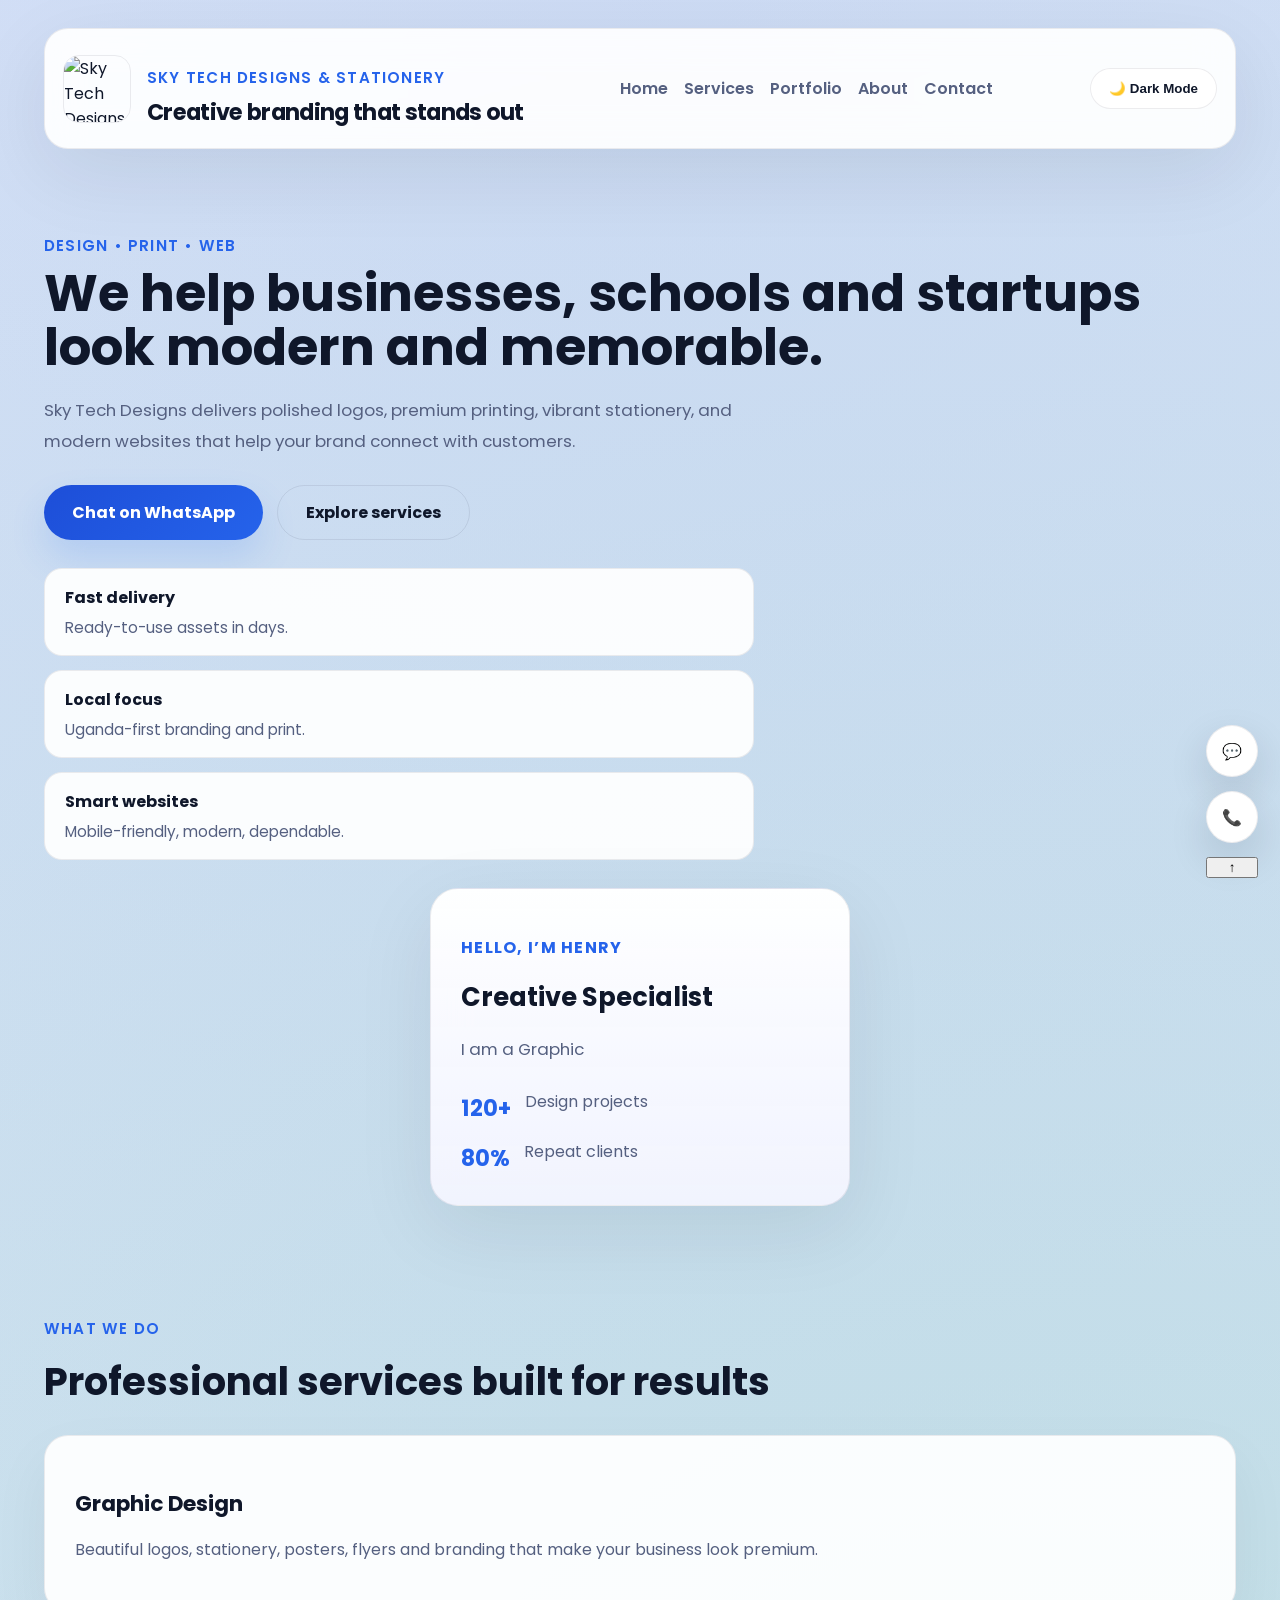
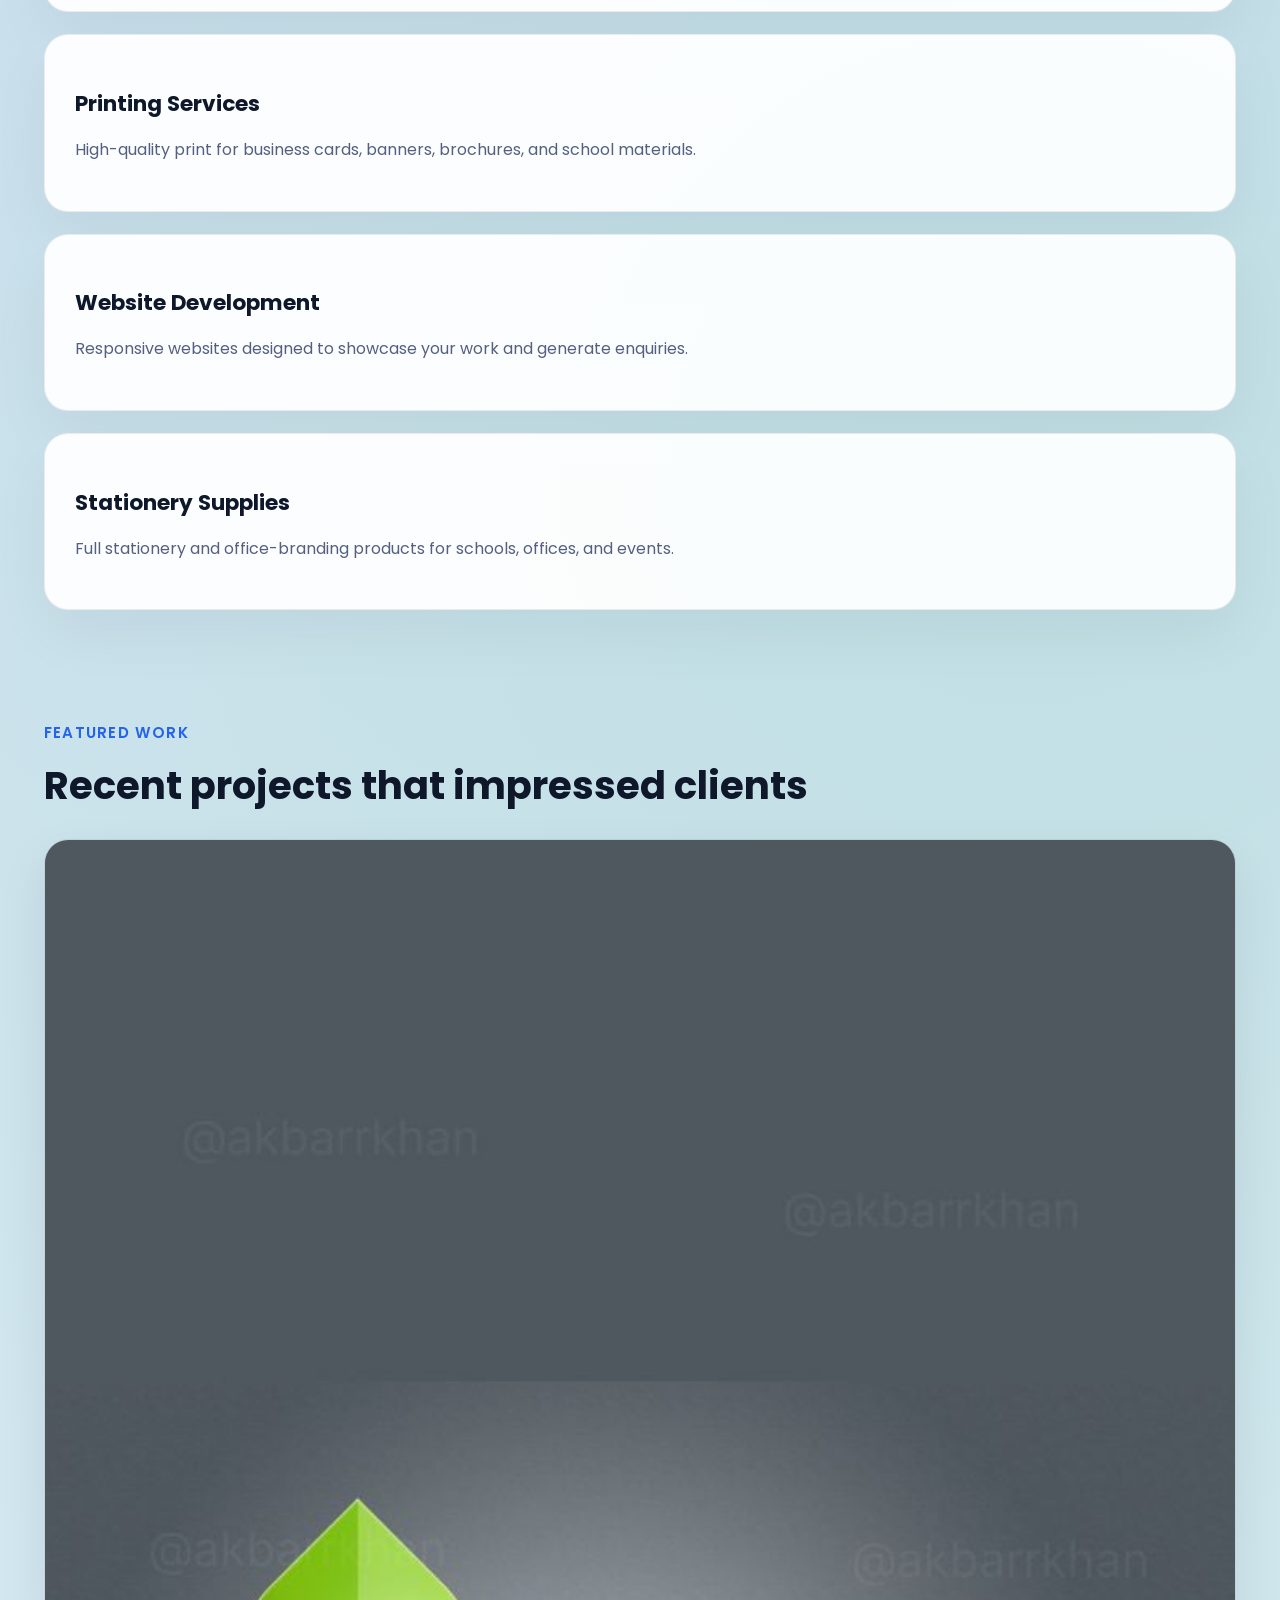
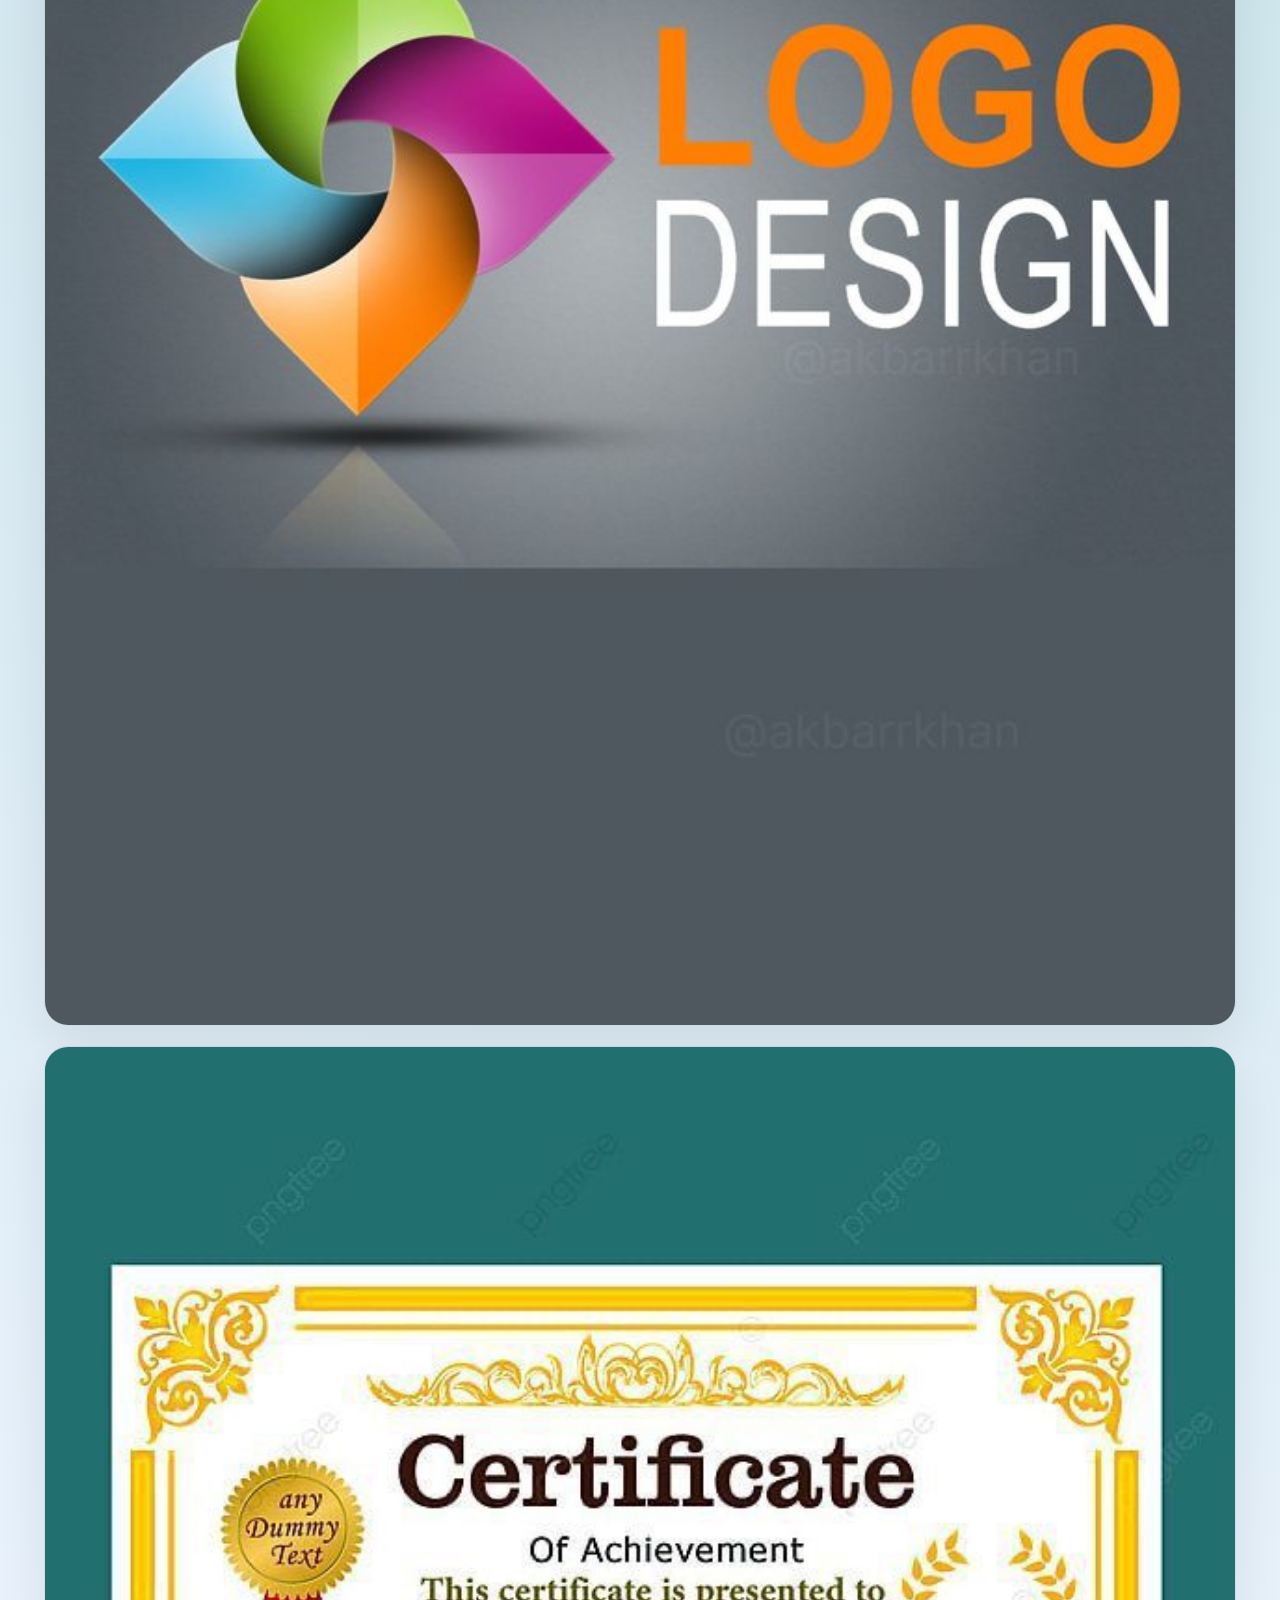
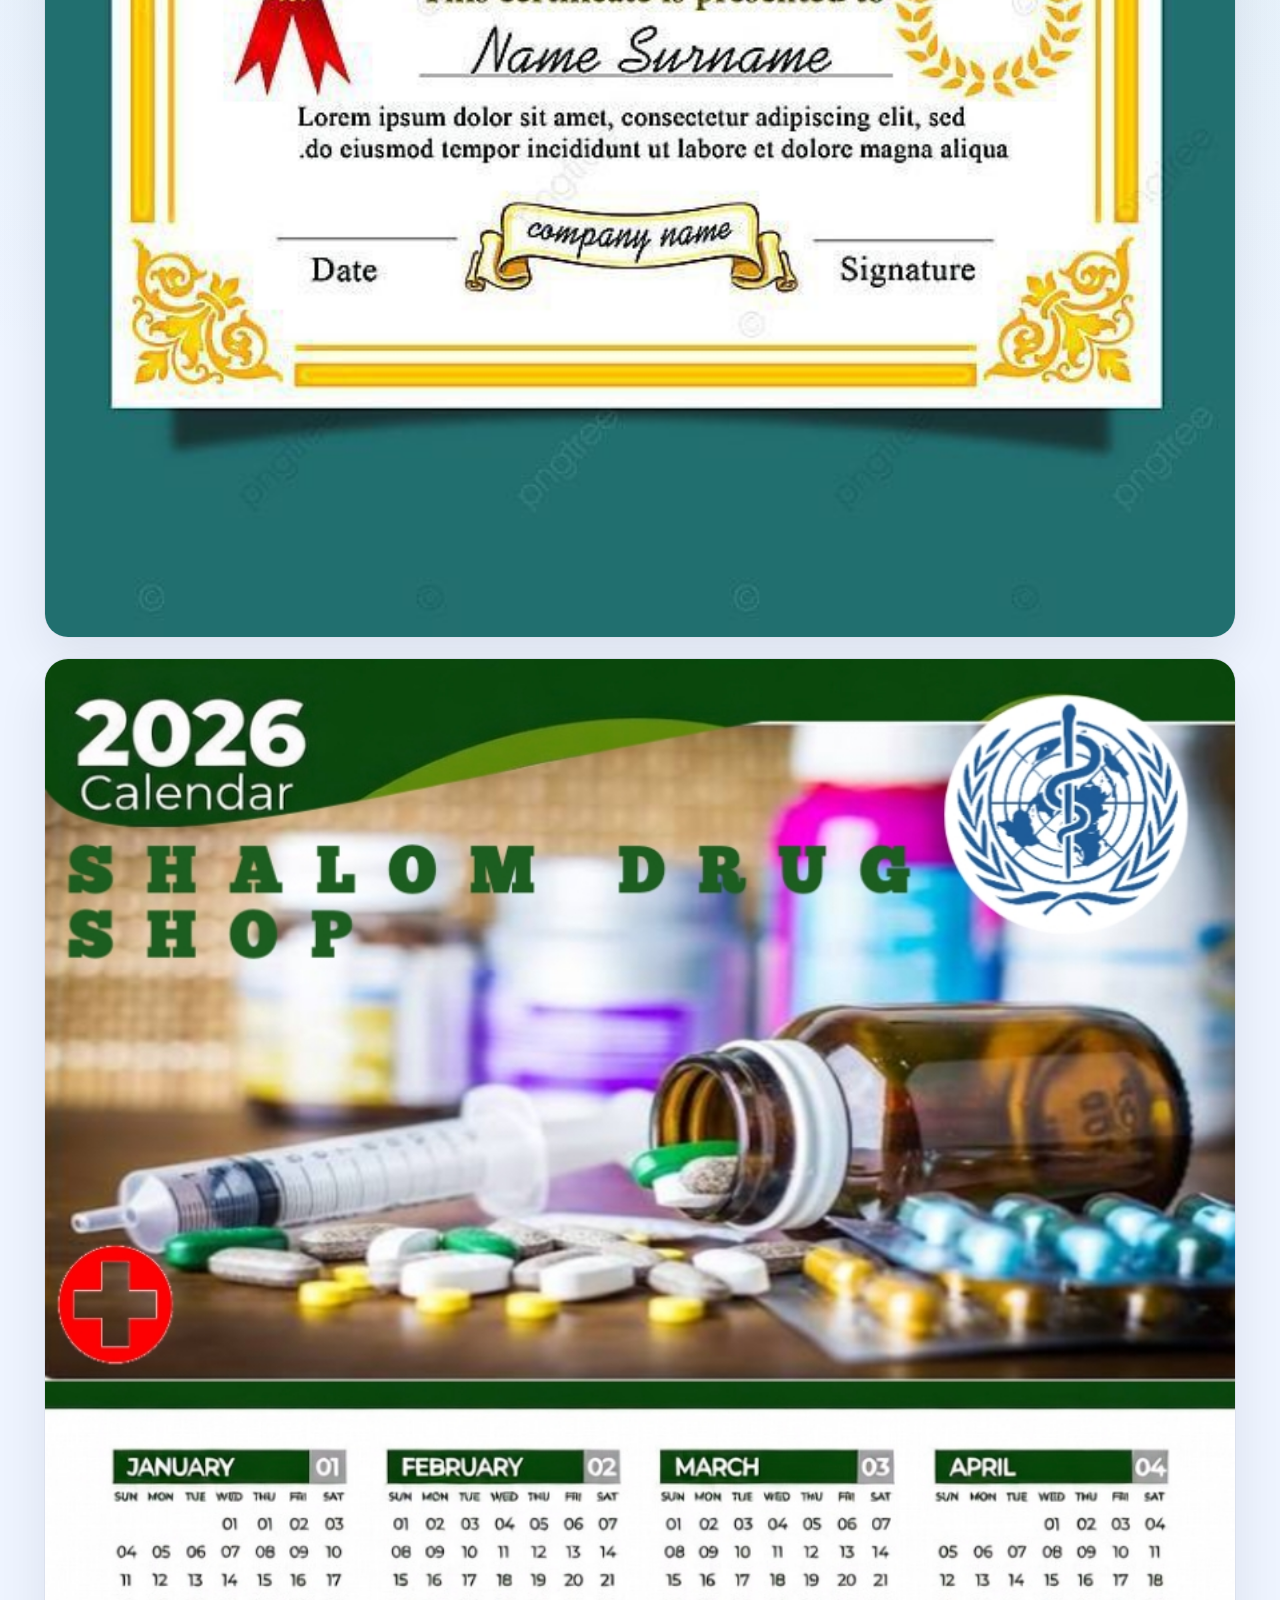
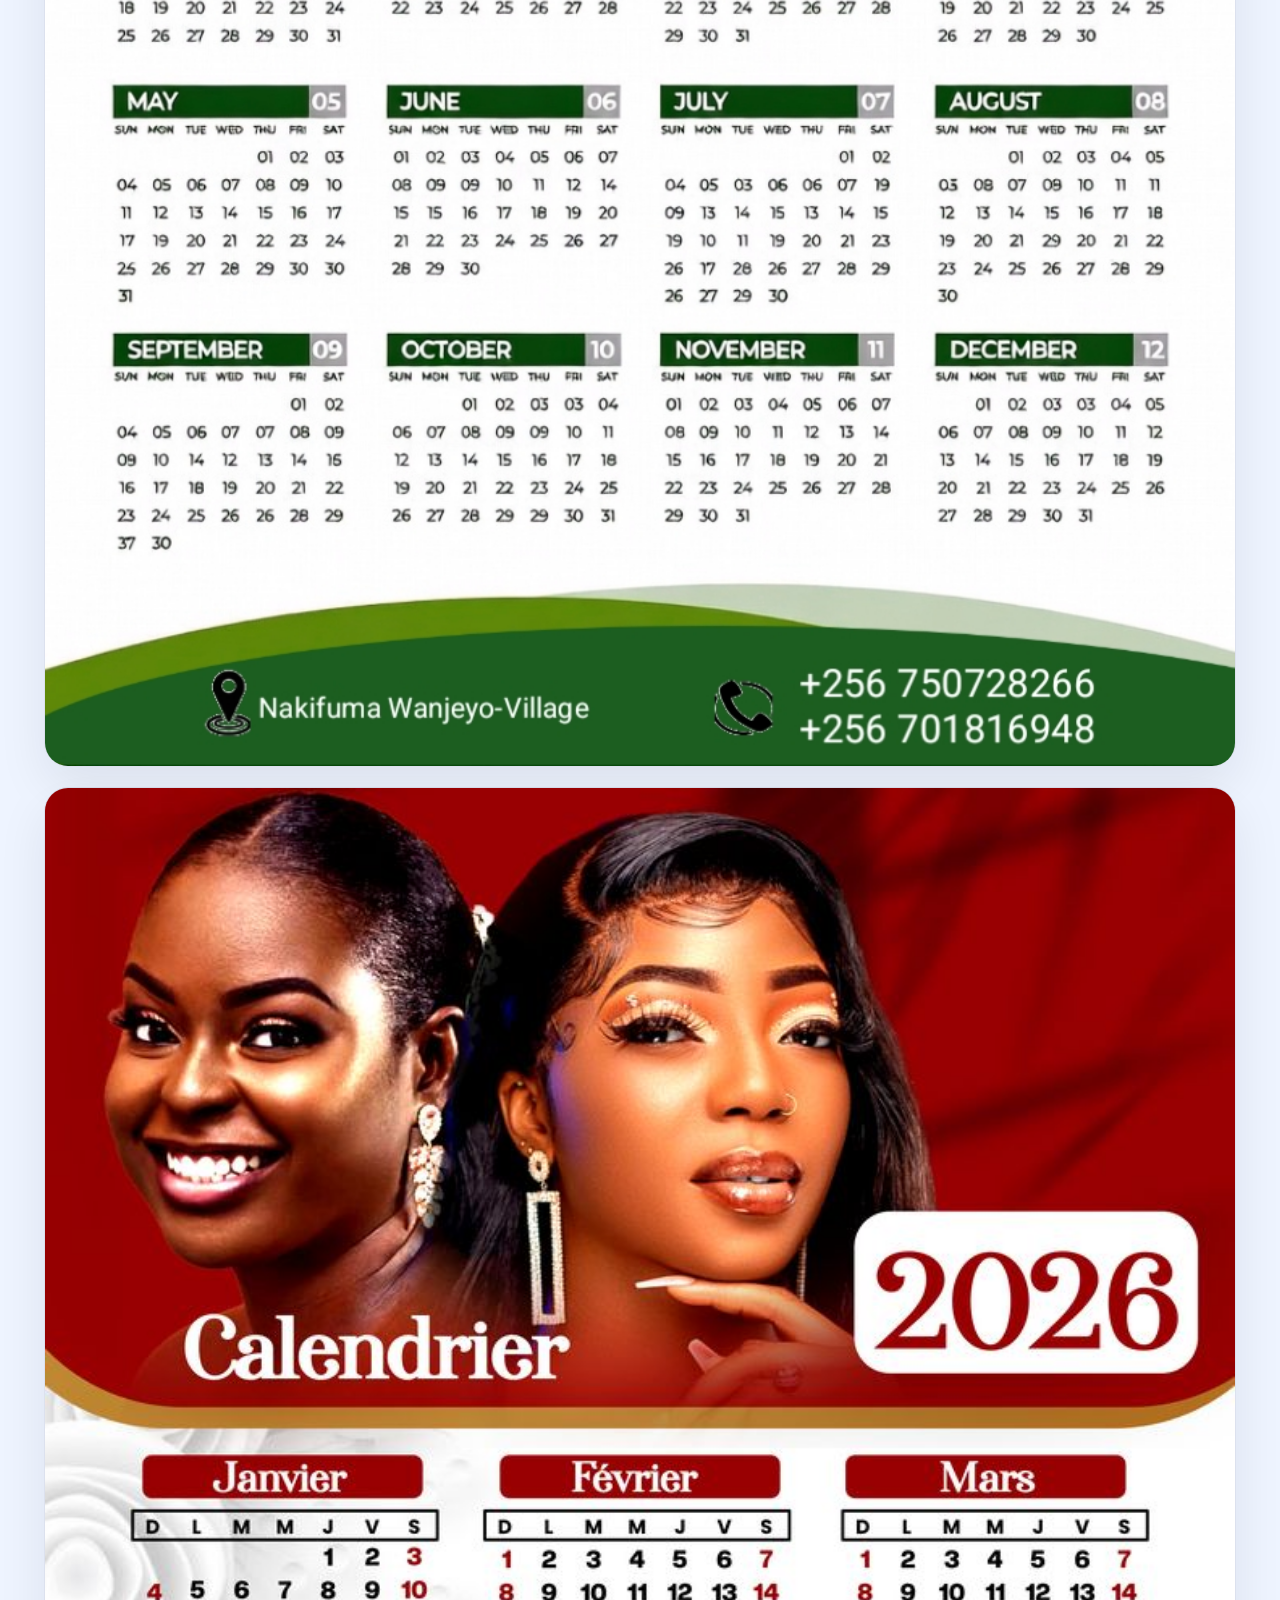
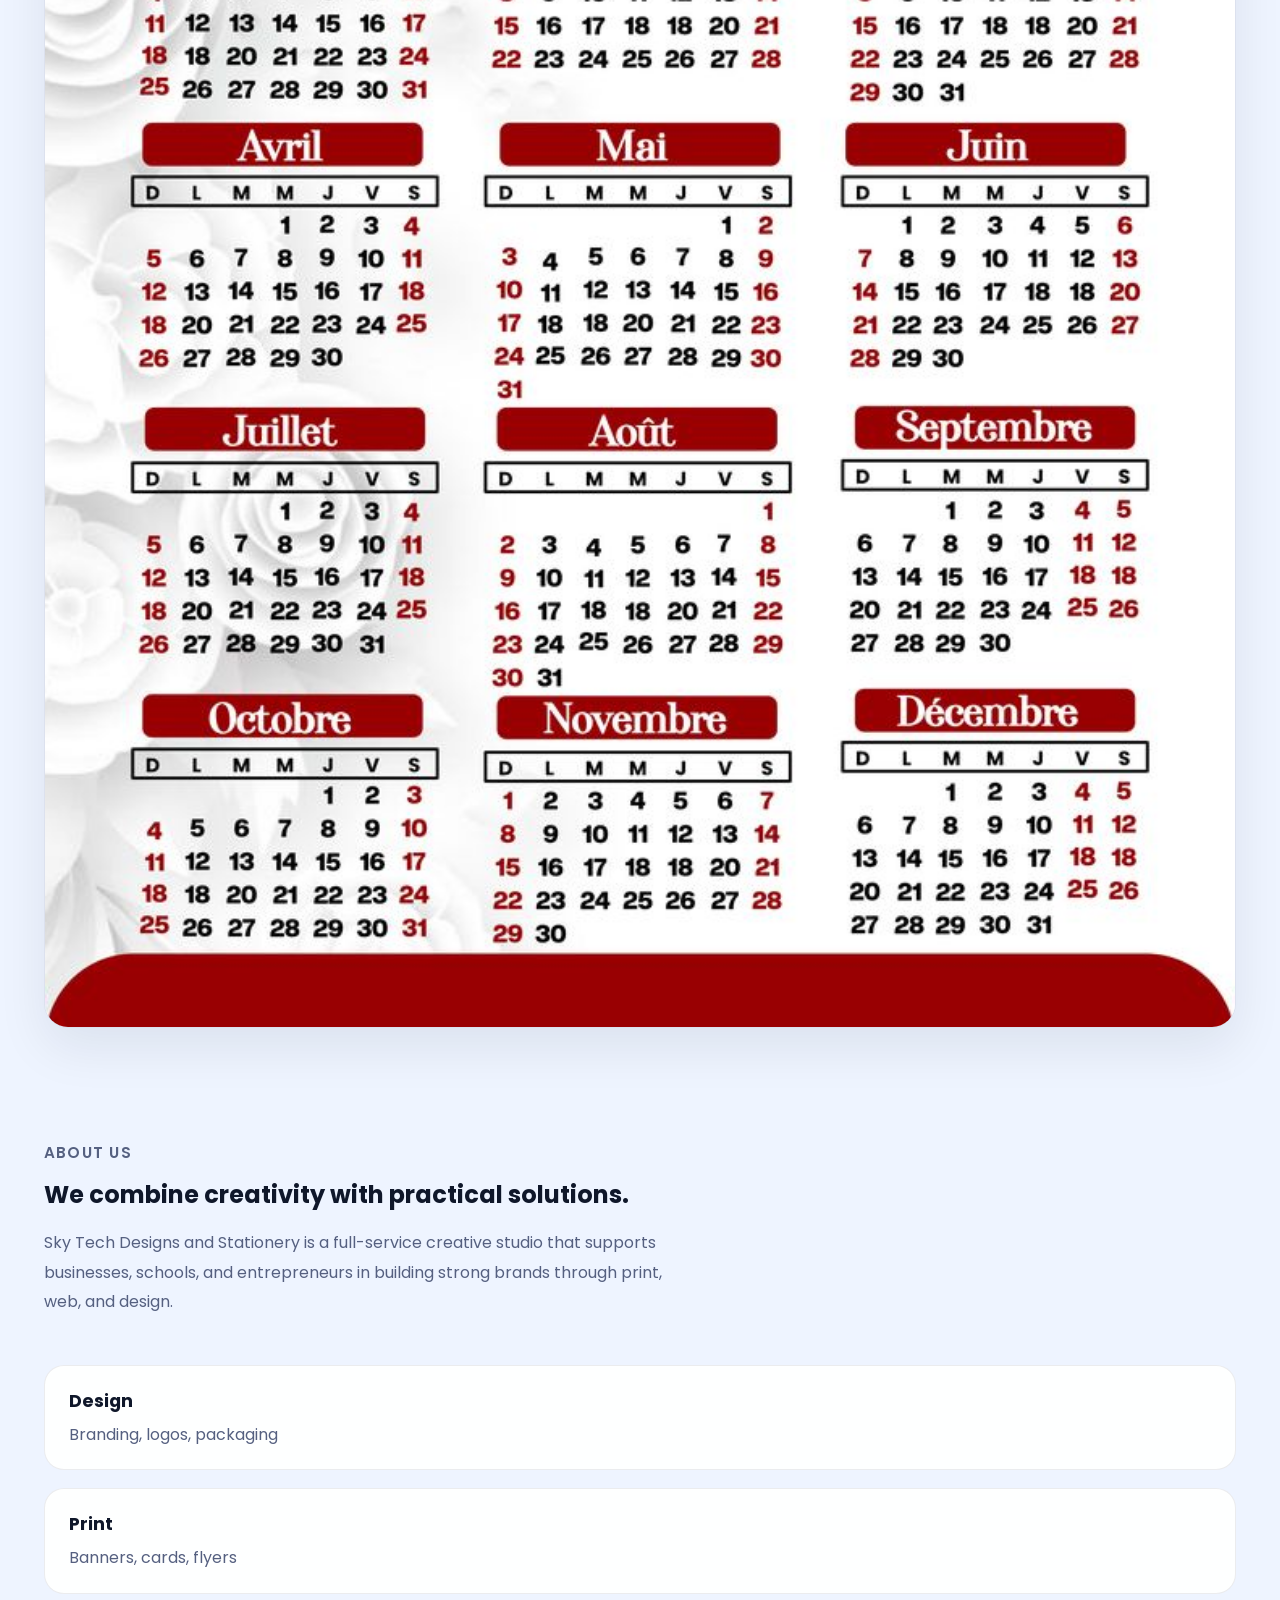
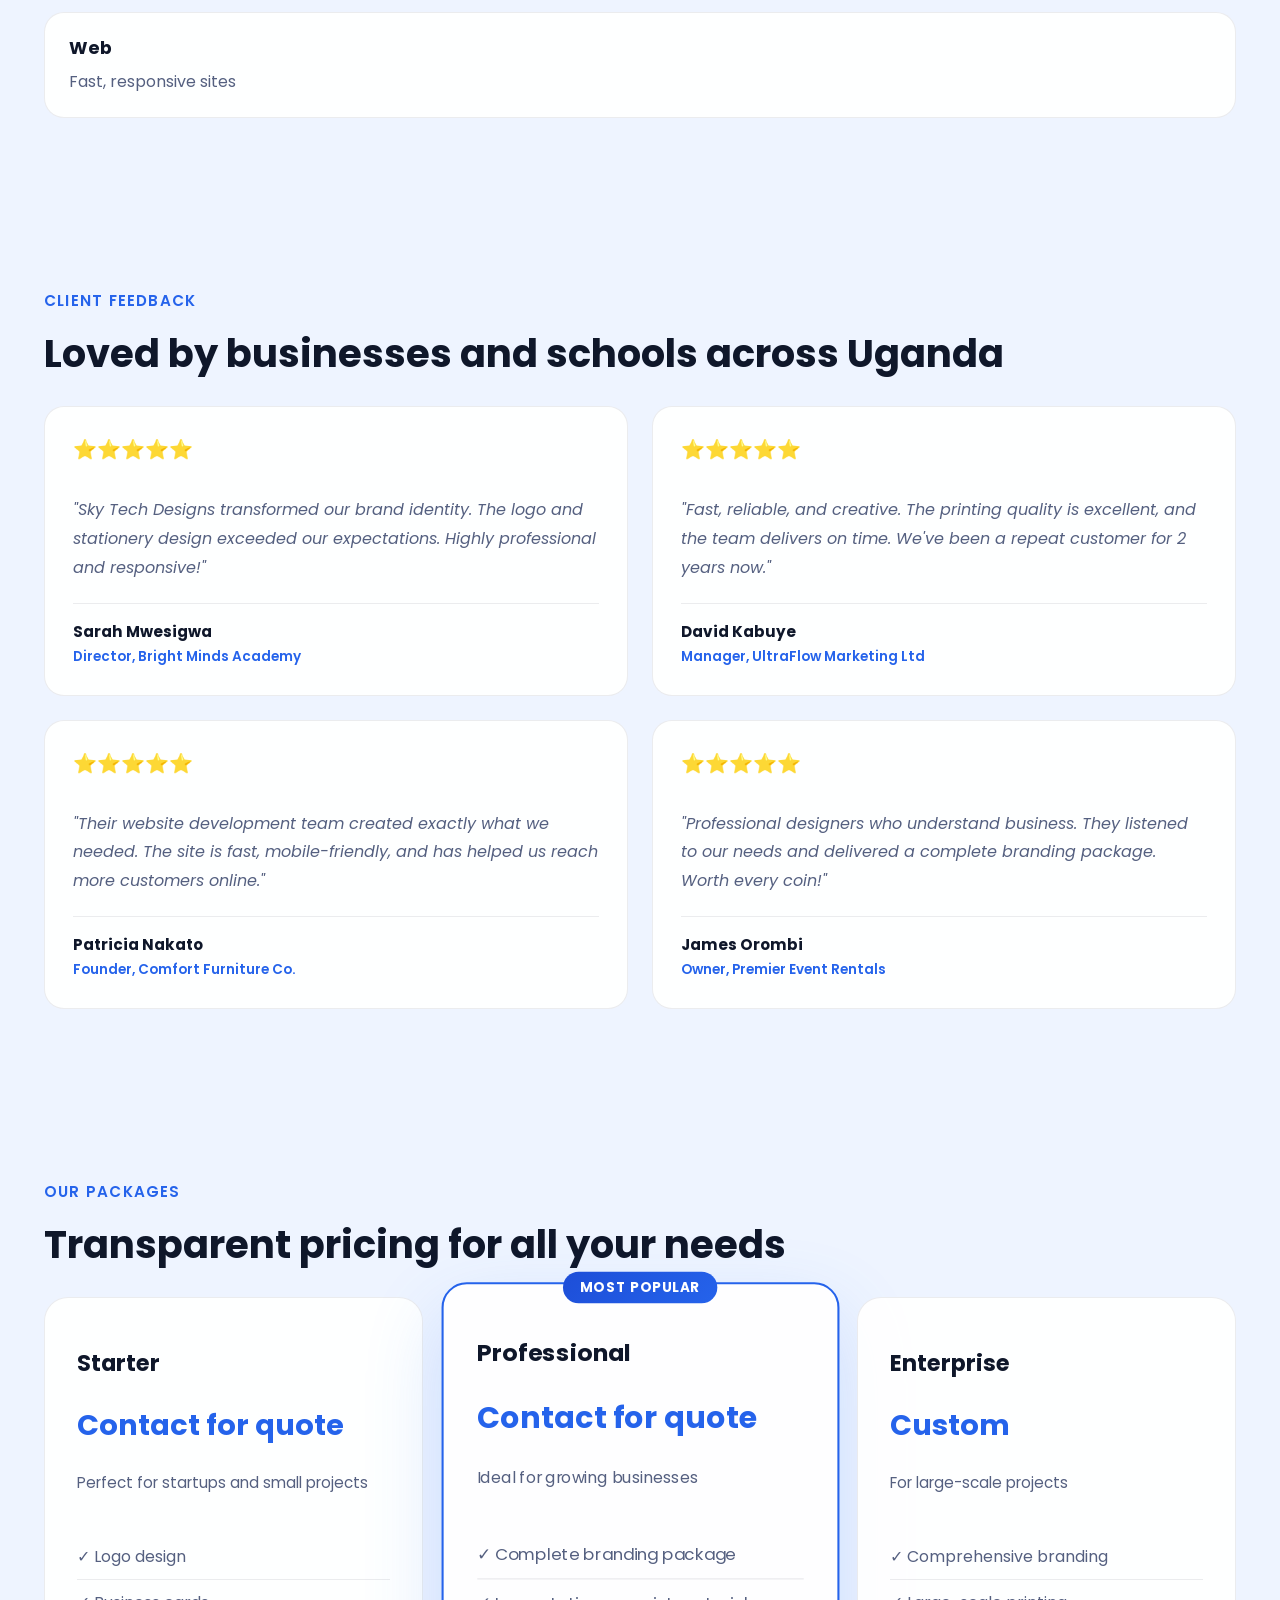
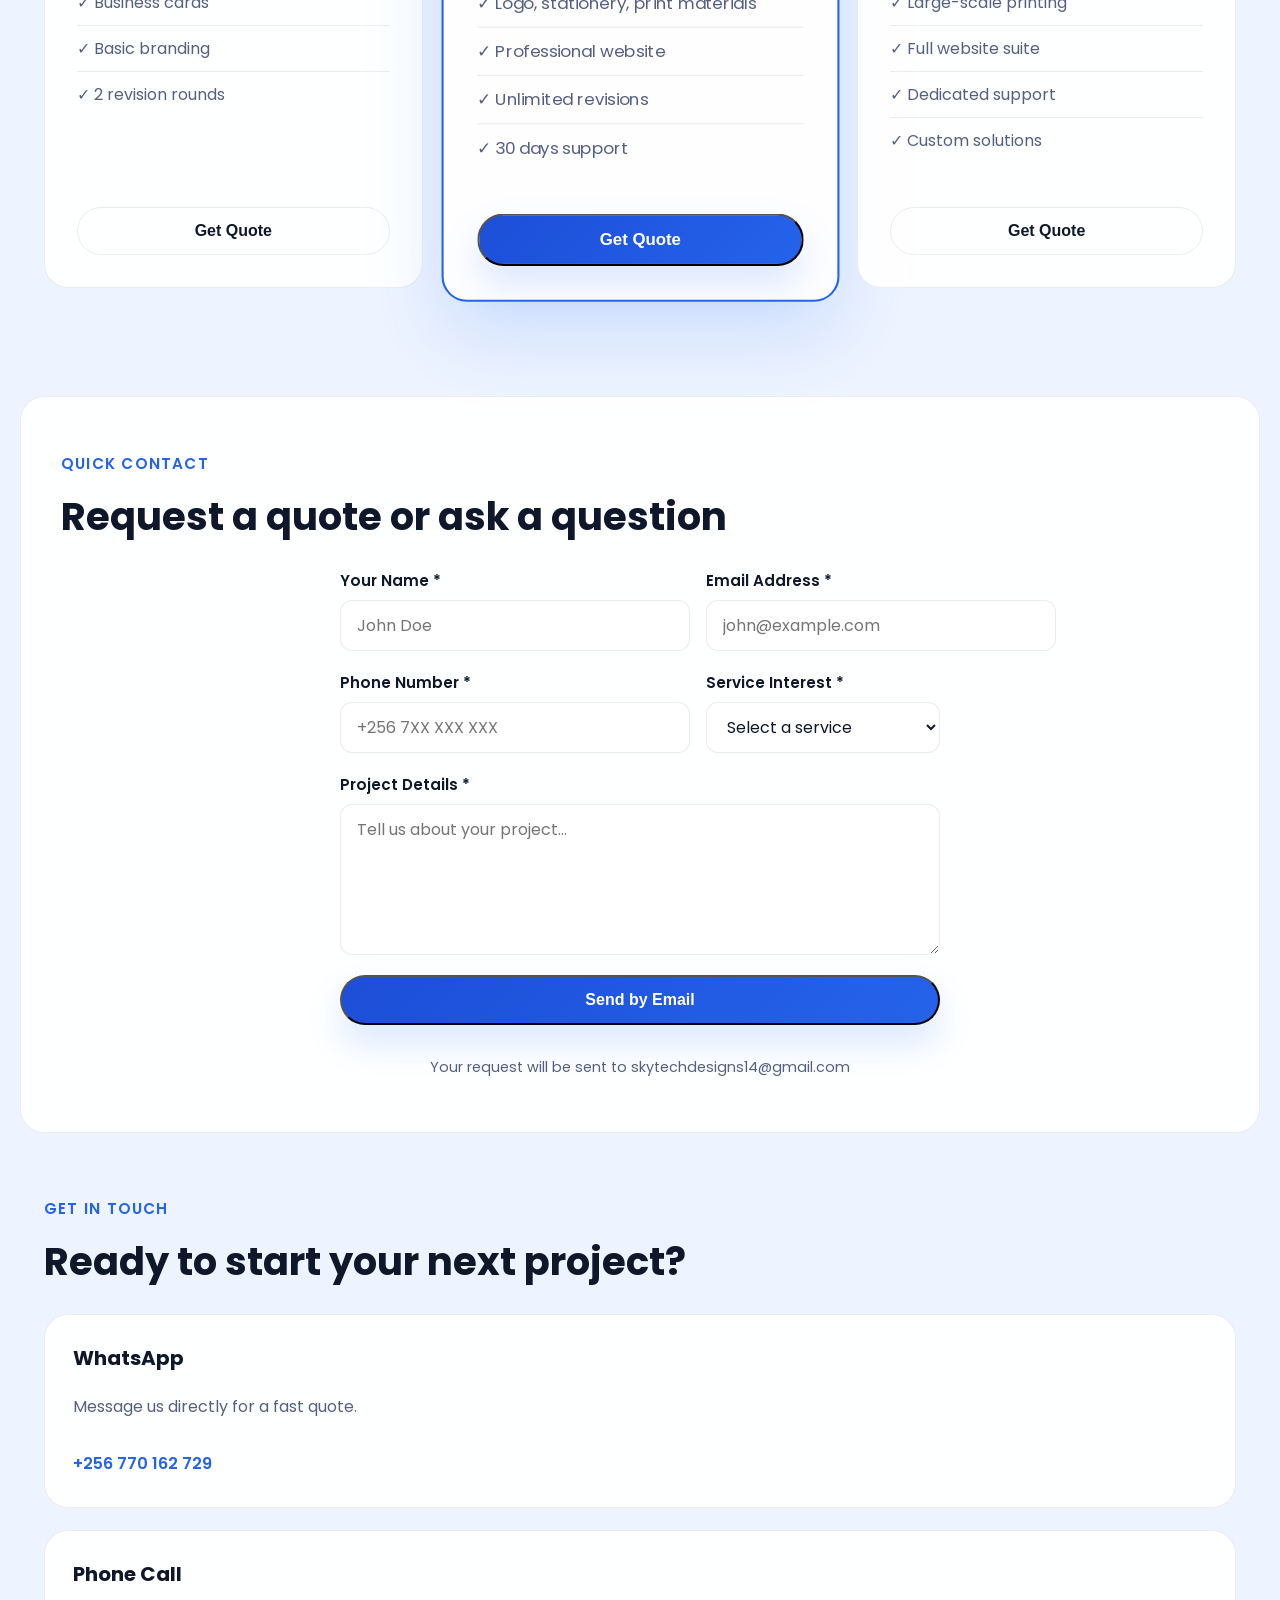
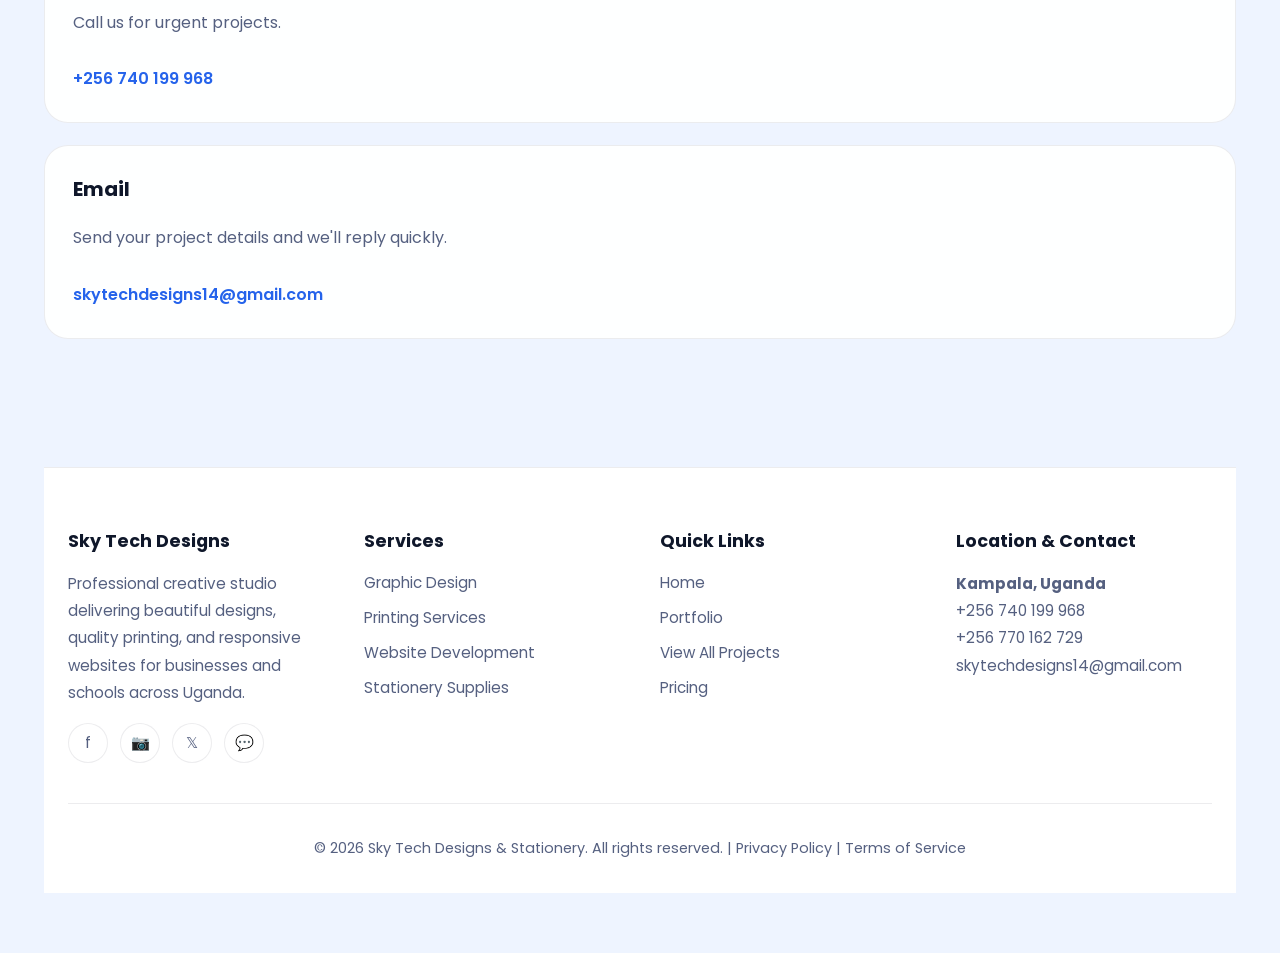
==== commit e415ff6e: "Fix image paths in index.html Updated image paths to use uppercase 'Images' directory." ====
--- a/index.html
+++ b/index.html
@@ -13,7 +13,7 @@
     <meta property="og:url" content="https://skytechdesigns.com">
     <meta property="og:title" content="Sky Tech Designs & Stationery - Professional Creative Services">
     <meta property="og:description" content="Professional graphic design, printing services, website development, and stationery supplies for businesses and schools in Uganda.">
-    <meta property="og:image" content="images/logo.png">
+    <meta property="og:image" content="Images/logo.png">
     
     <!-- Twitter Card -->
     <meta name="twitter:card" content="summary_large_image">
@@ -150,19 +150,19 @@
 
                 <div class="gallery">
                     <a href="portfolio.html" class="portfolio-item">
-                        <img src="images/work1.jpg" alt="Project 1">
+                        <img src="Images/work1.jpg" alt="Project 1">
                         <span>Brand identity</span>
                     </a>
                     <a href="portfolio.html" class="portfolio-item">
-                        <img src="images/work2.jpg" alt="Project 2">
+                        <img src="Images/work2.jpg" alt="Project 2">
                         <span>Print collateral</span>
                     </a>
                     <a href="portfolio.html" class="portfolio-item">
-                        <img src="images/work3.jpg" alt="Project 3">
+                        <img src="Images/work3.jpg" alt="Project 3">
                         <span>Website design</span>
                     </a>
                     <a href="portfolio.html" class="portfolio-item">
-                        <img src="images/work4.jpg" alt="Project 4">
+                        <img src="Images/work4.jpg" alt="Project 4">
                         <span>Stationery set</span>
                     </a>
                 </div>
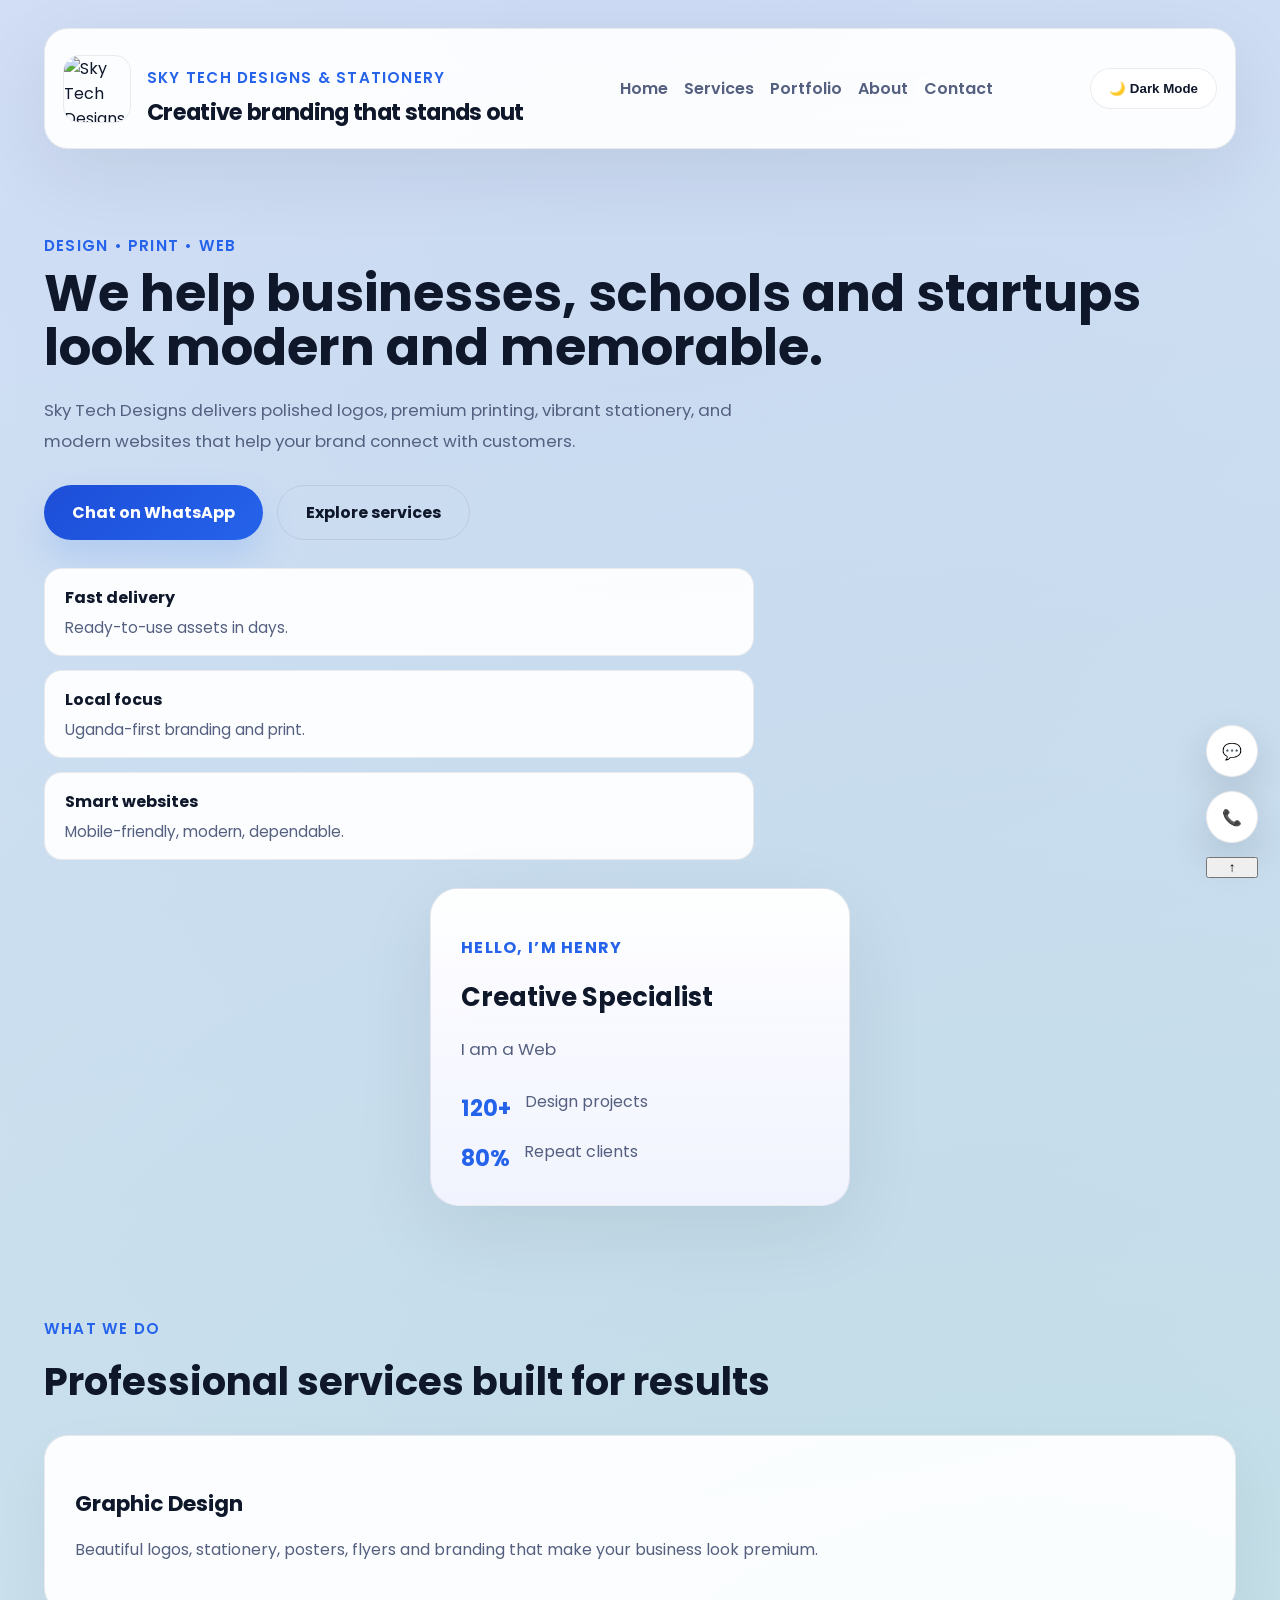
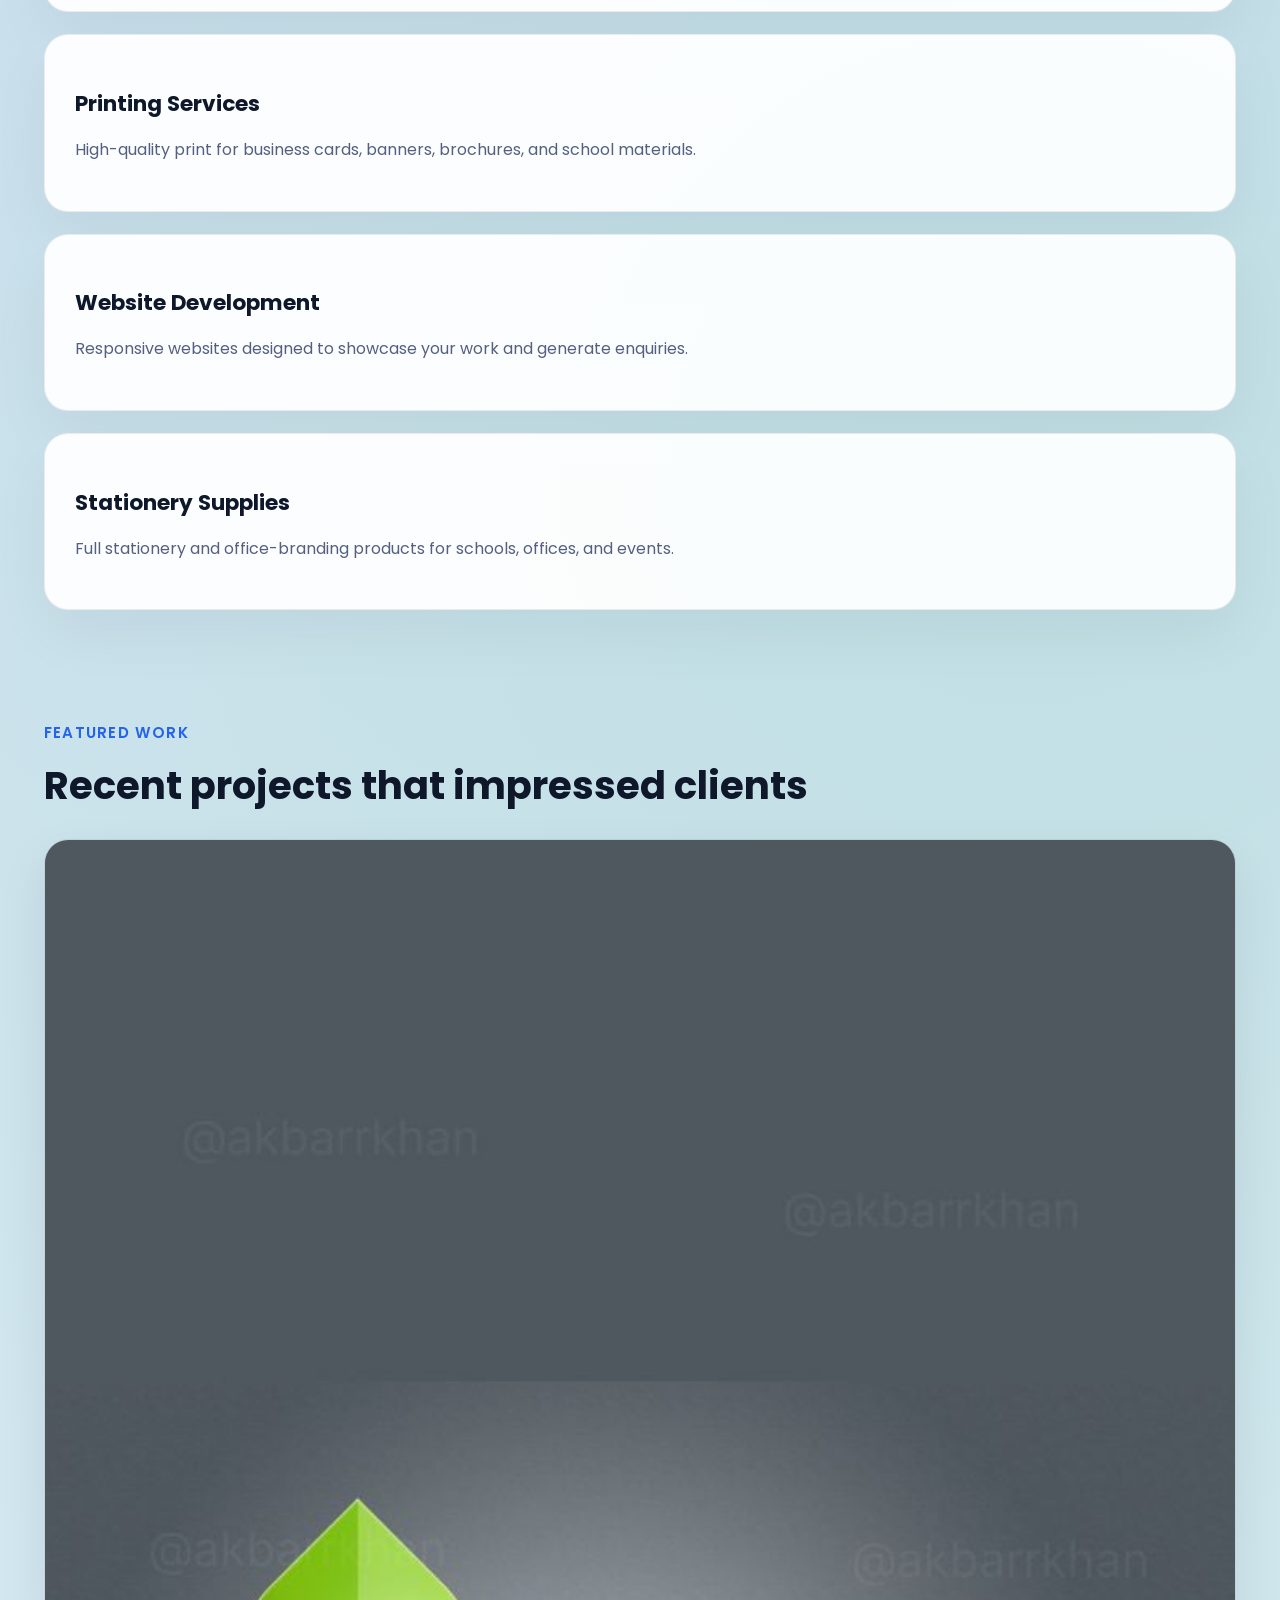
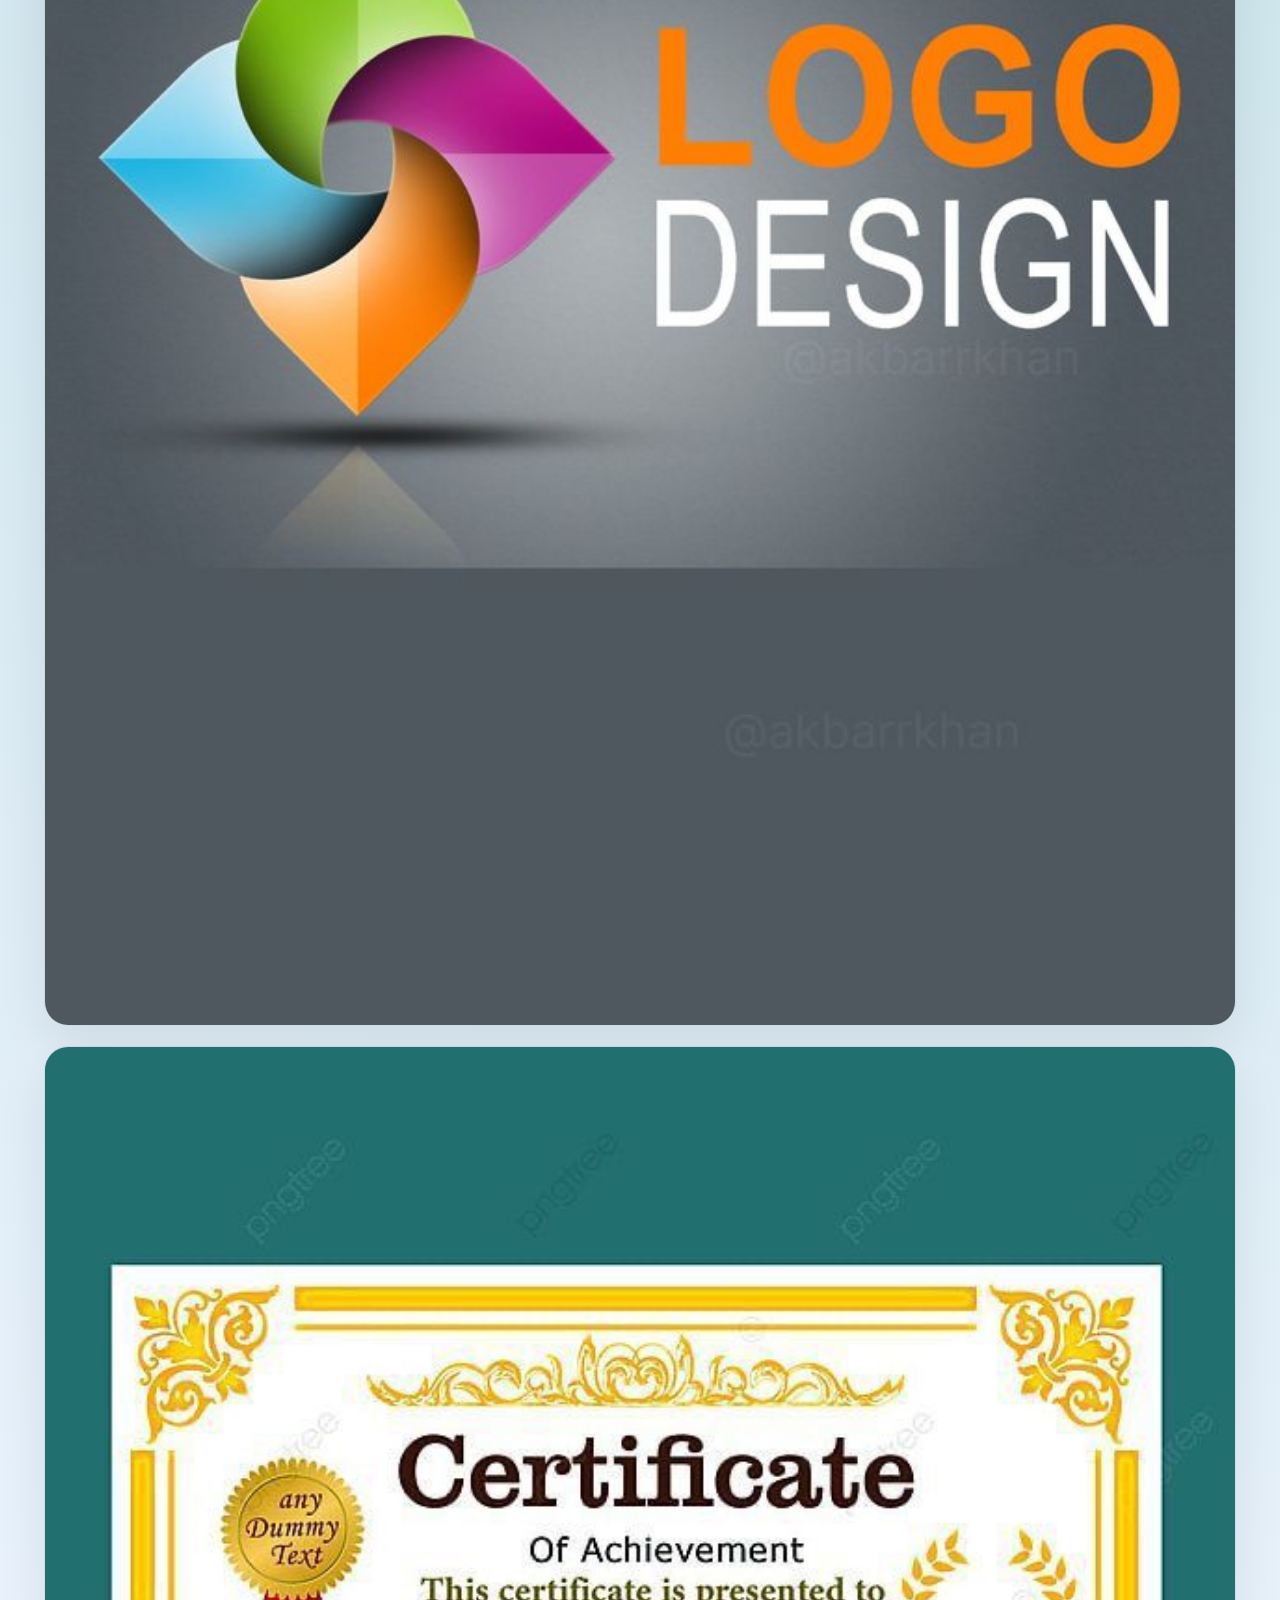
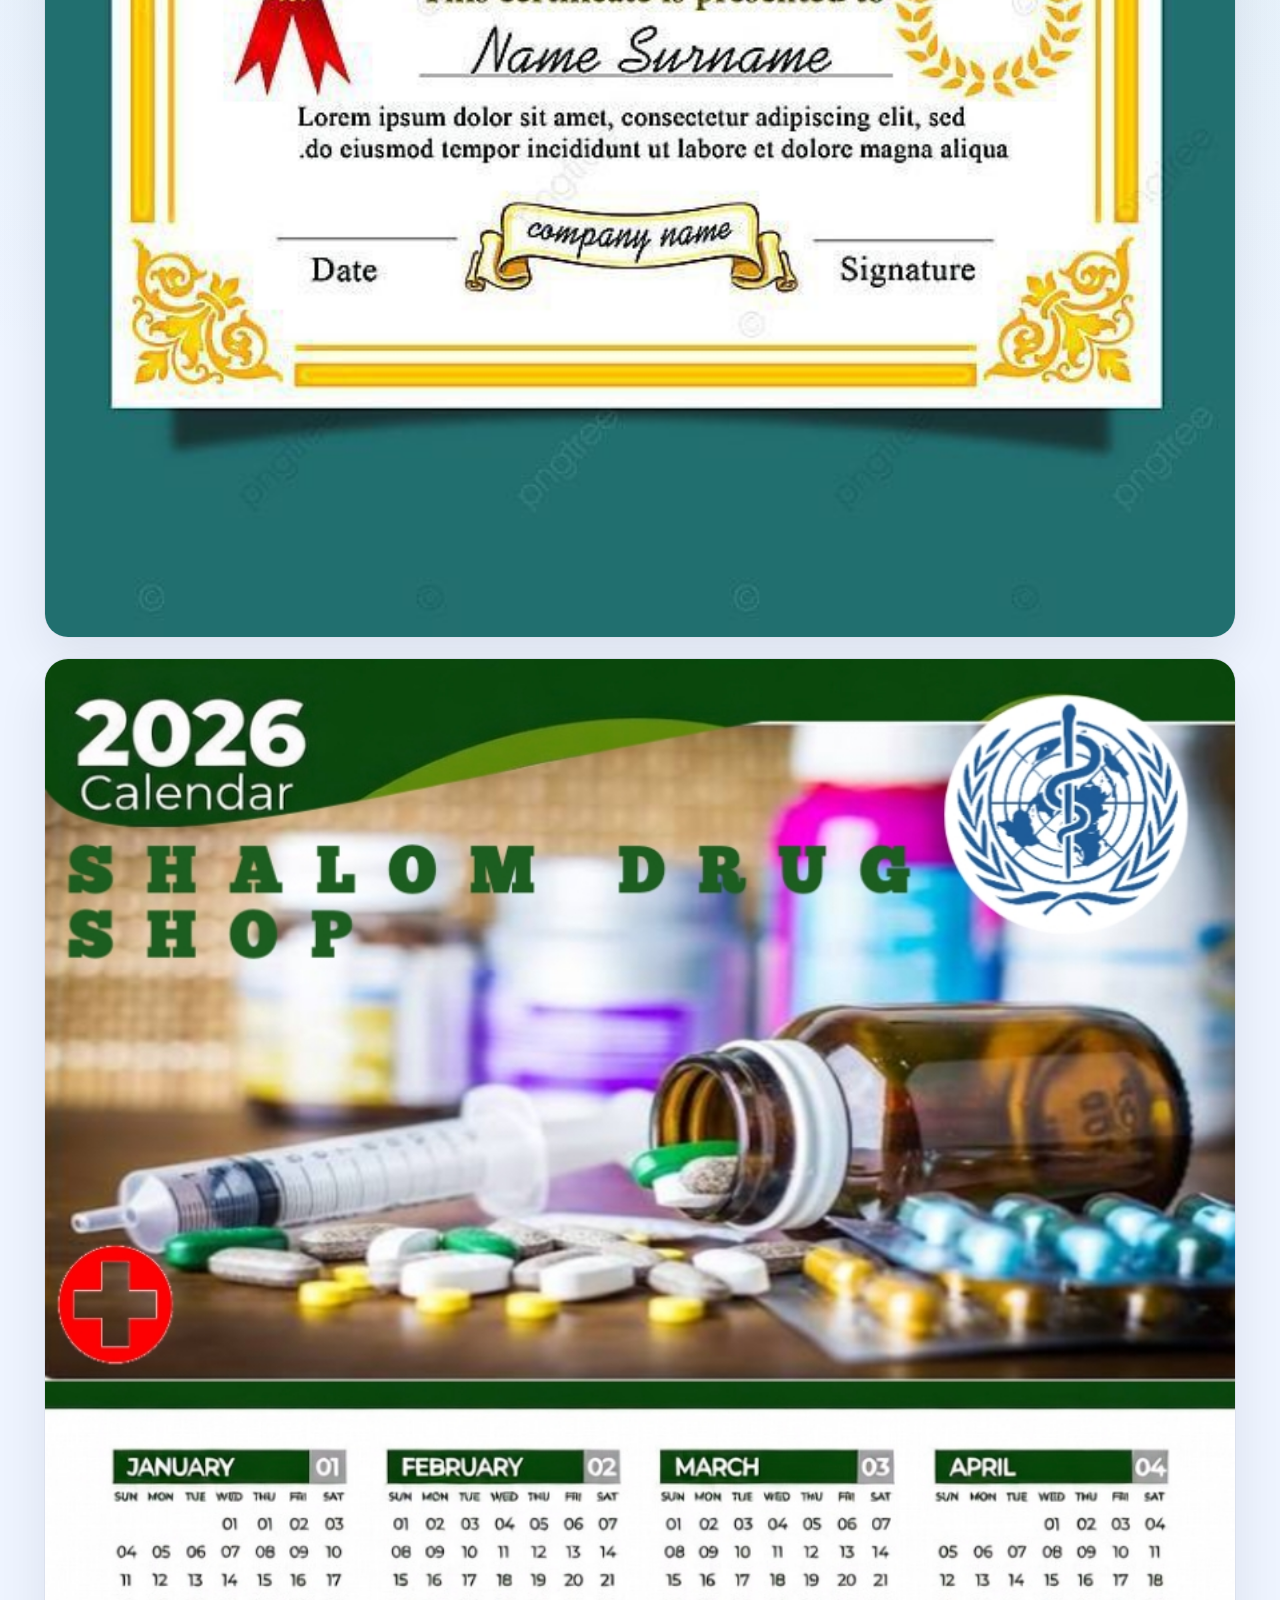
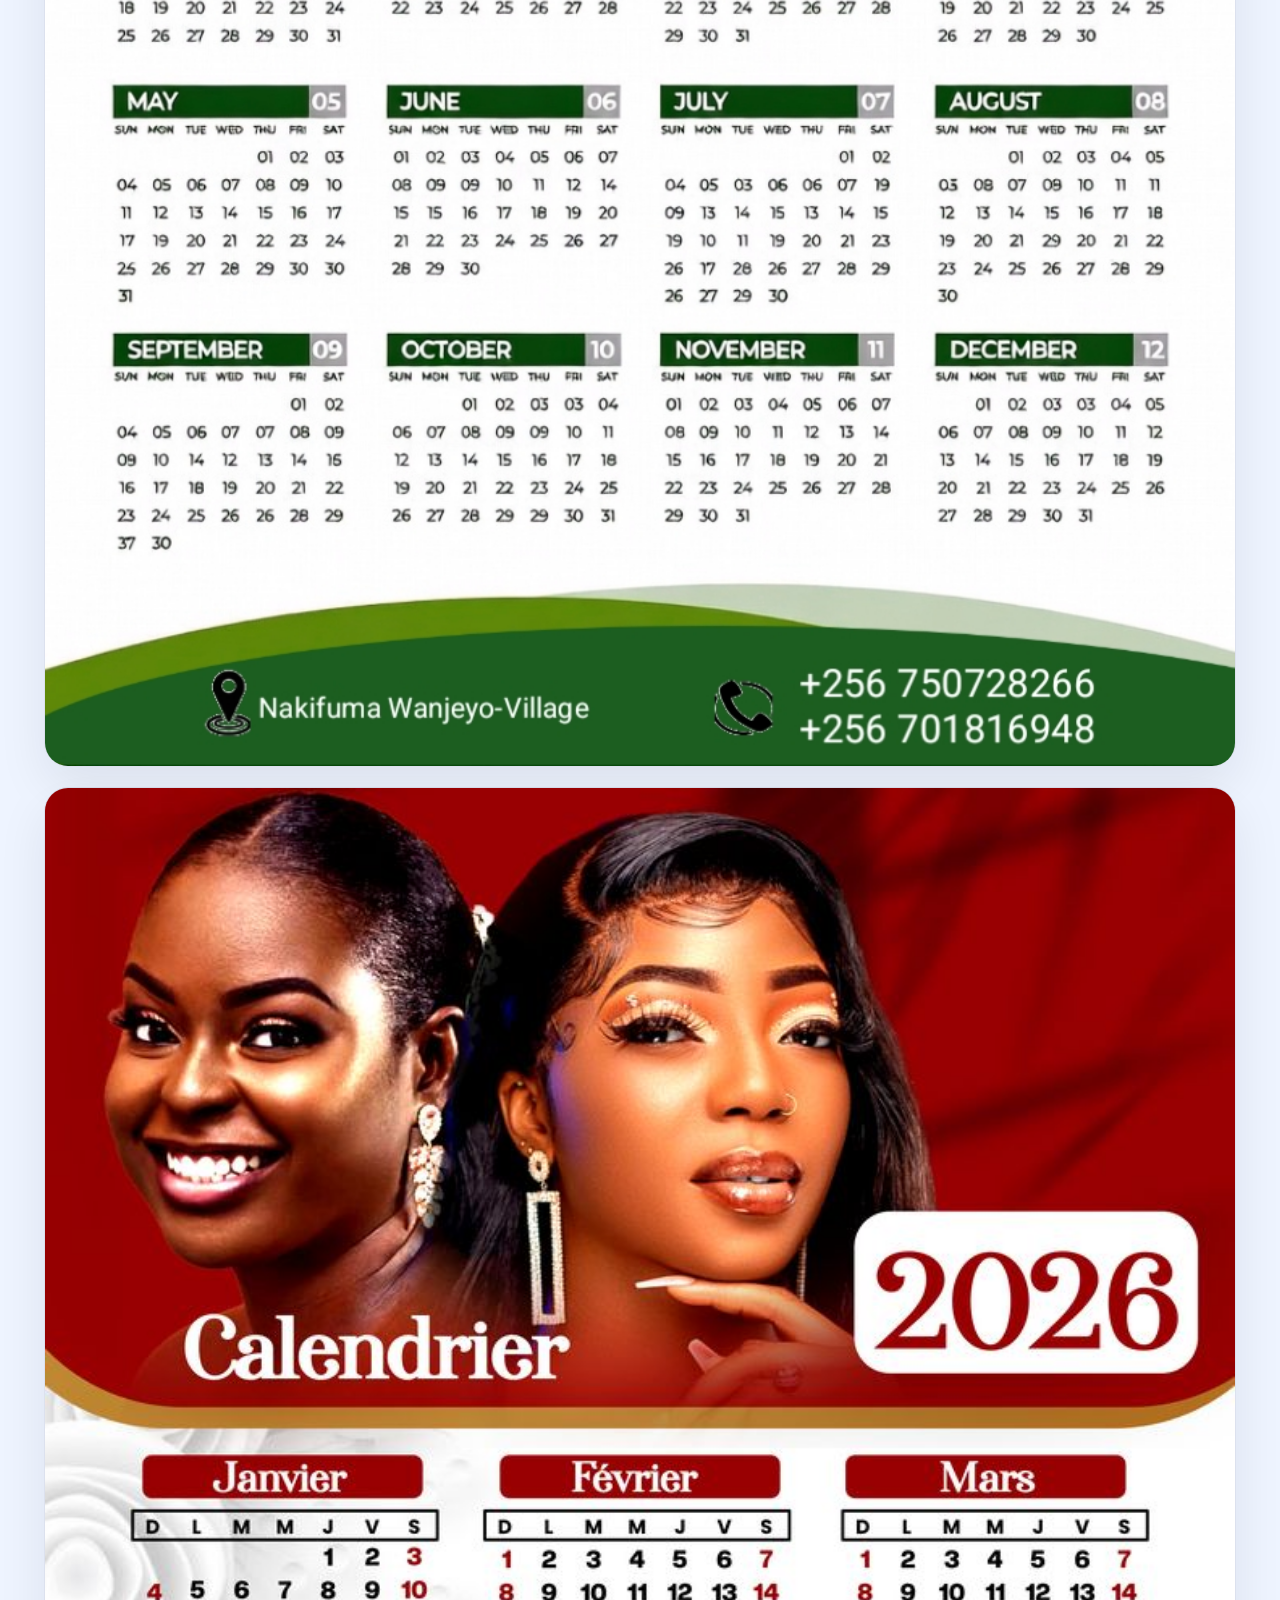
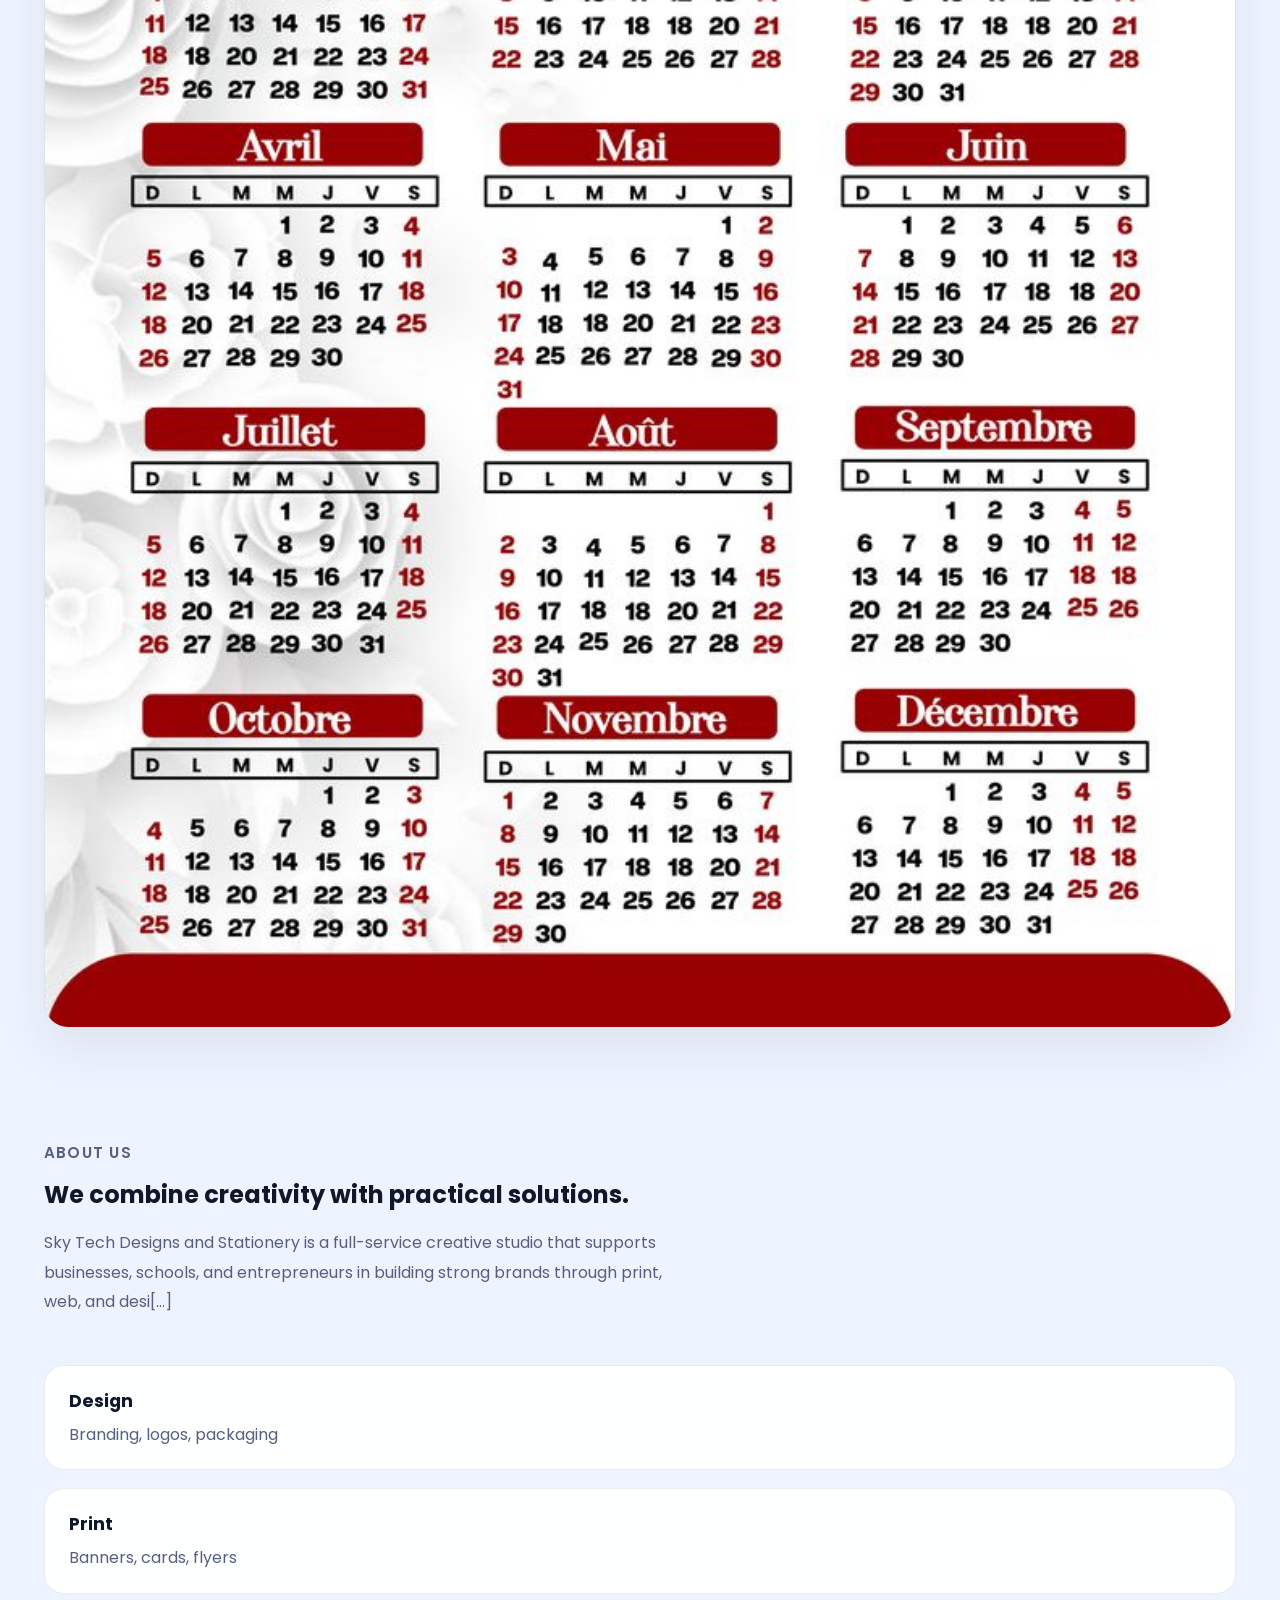
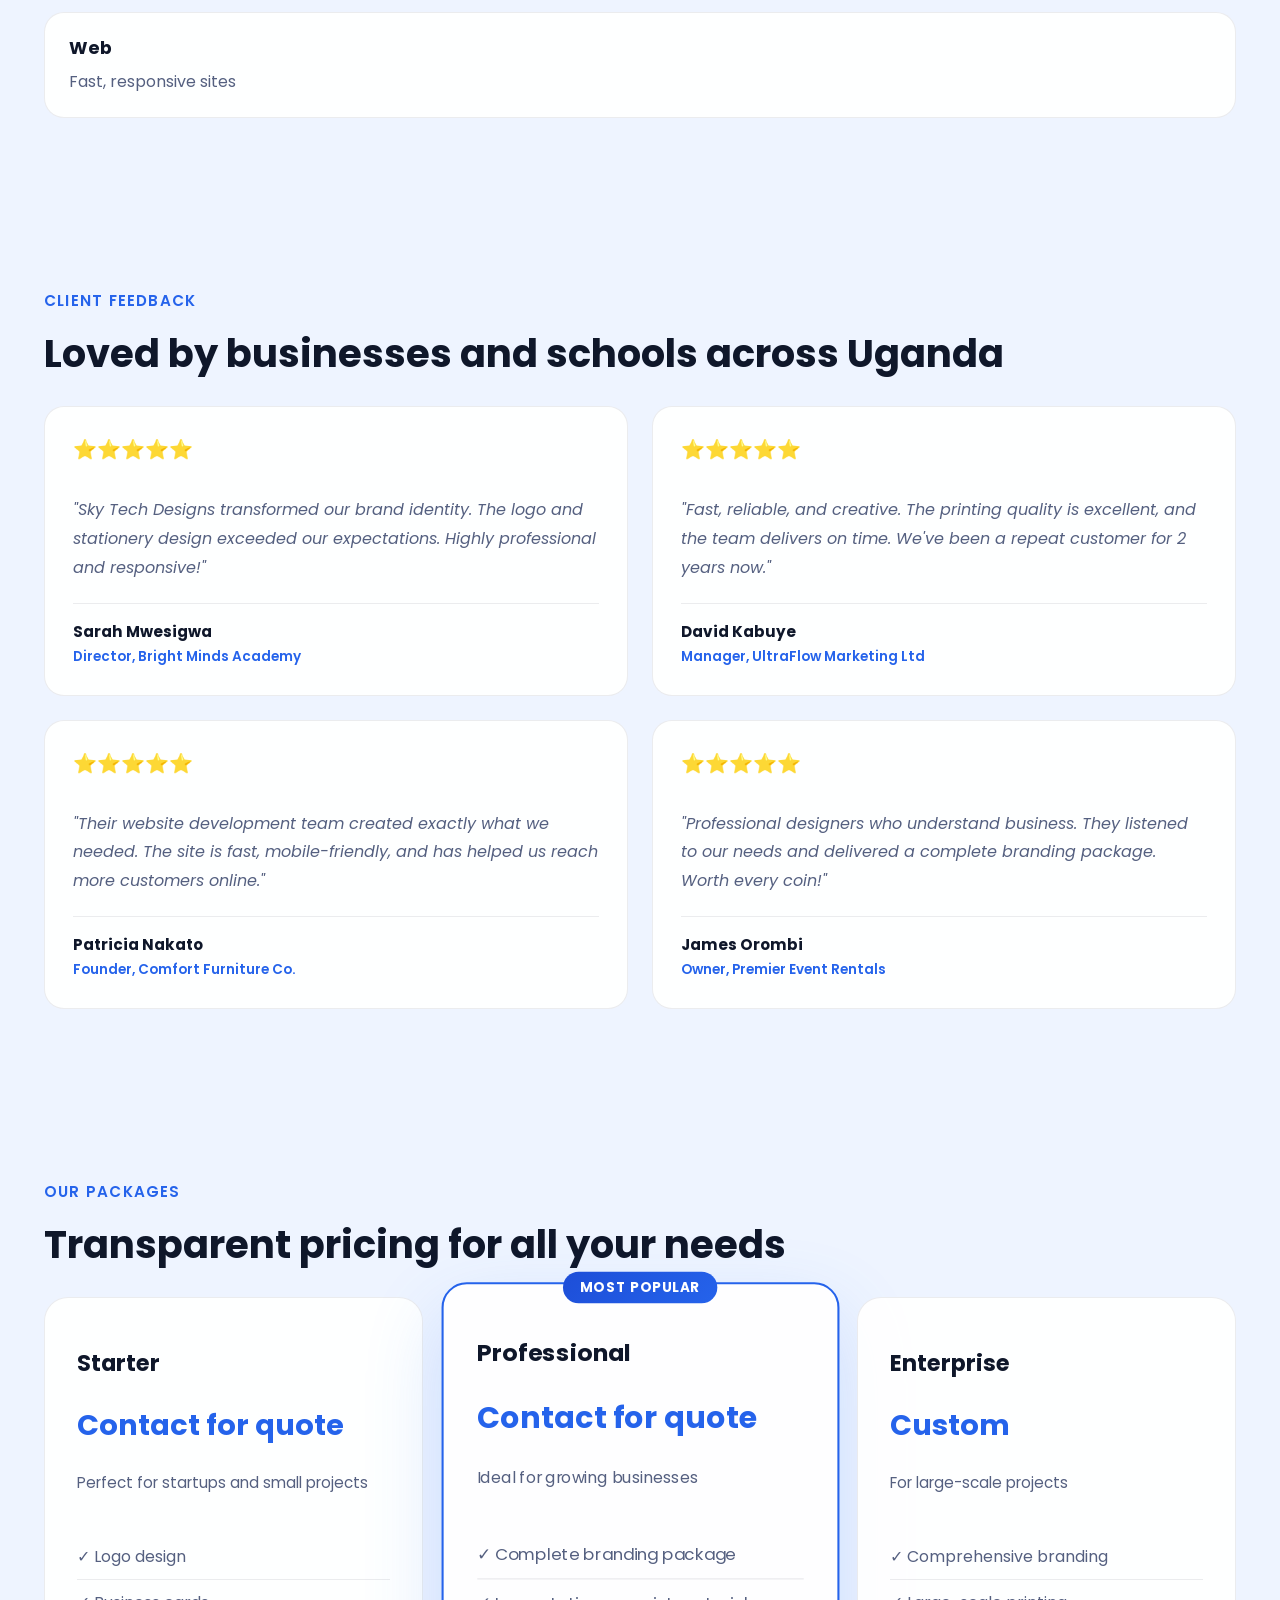
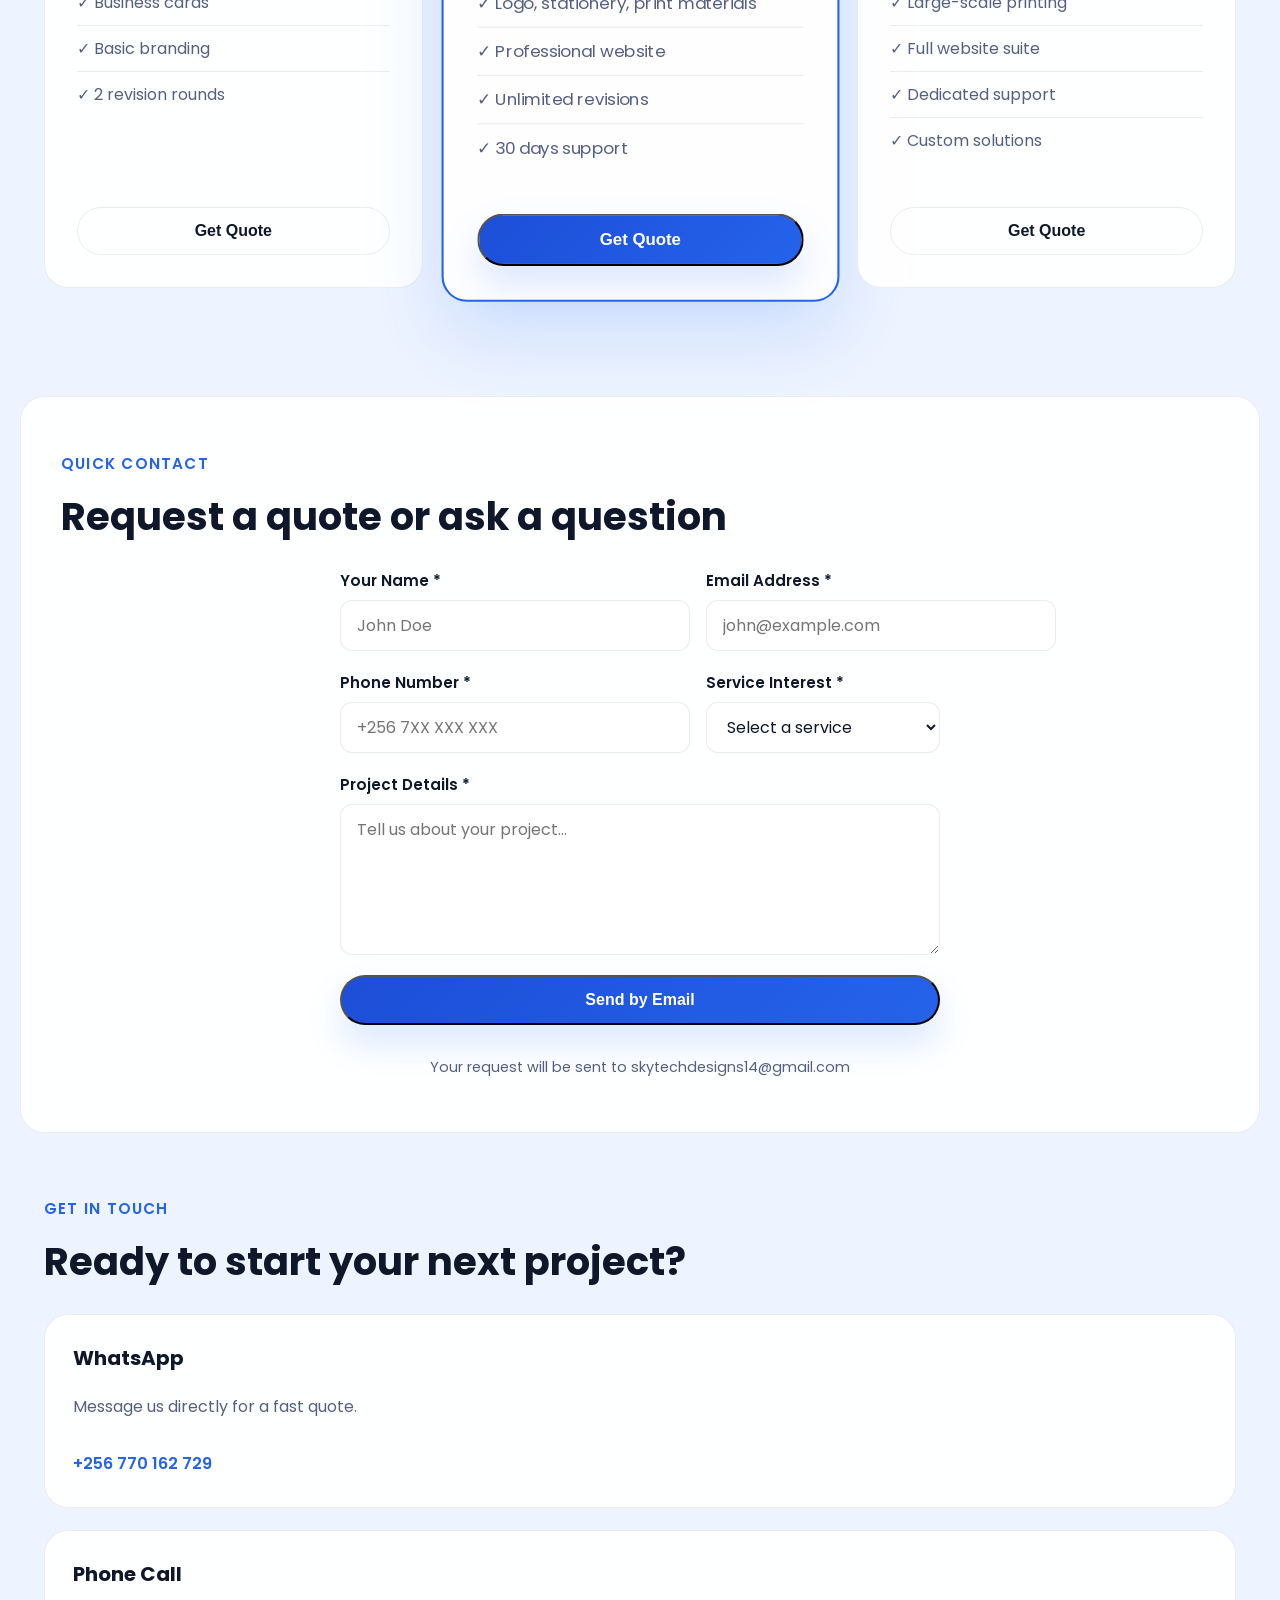
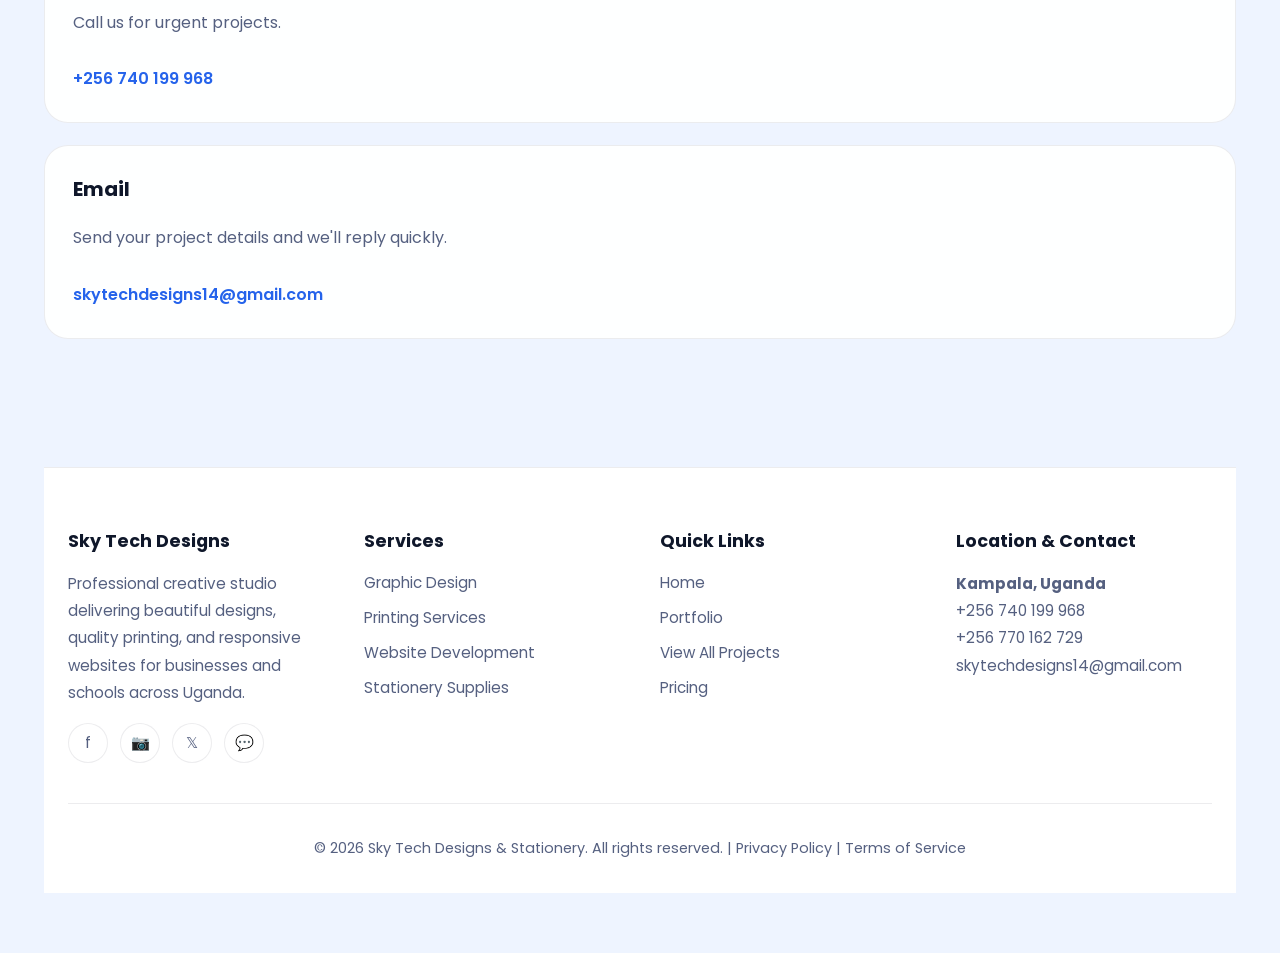
==== commit e1e2f6cc: "Update Instagram links to https://Instagram.com/markhunter7637" ====
--- a/index.html
+++ b/index.html
@@ -3,7 +3,7 @@
 <head>
     <meta charset="UTF-8">
     <meta name="viewport" content="width=device-width, initial-scale=1.0">
-    <meta name="description" content="Sky Tech Designs & Stationery - Professional graphic design, printing services, website development, and stationery supplies for businesses and schools in Uganda.">
+    <meta name="description" content="Sky Tech Designs & Stationery - Professional graphic design, printing services, website development, and stationery supplies for businesses and schools in Ugan[...]
     <meta name="keywords" content="graphic design, printing services, web development, stationery, branding, logo design, Uganda">
     <meta name="author" content="Sky Tech Designs & Stationery">
     <meta name="robots" content="index, follow">
@@ -37,7 +37,7 @@
       "priceRange": "UGX",
       "sameAs": [
         "https://facebook.com/skytechdesigns",
-        "https://instagram.com/skytechdesigns",
+        "https://Instagram.com/markhunter7637",
         "https://twitter.com/skytechdesigns"
       ]
     }
@@ -173,7 +173,7 @@
                     <div>
                         <p class="eyebrow">About us</p>
                         <h2>We combine creativity with practical solutions.</h2>
-                        <p>Sky Tech Designs and Stationery is a full-service creative studio that supports businesses, schools, and entrepreneurs in building strong brands through print, web, and design.</p>
+                        <p>Sky Tech Designs and Stationery is a full-service creative studio that supports businesses, schools, and entrepreneurs in building strong brands through print, web, and desi[...]
                     </div>
 
                     <div class="about-stats">
@@ -362,7 +362,7 @@
                     <p>Professional creative studio delivering beautiful designs, quality printing, and responsive websites for businesses and schools across Uganda.</p>
                     <div class="social-links">
                         <a href="https://facebook.com/skytechdesigns" title="Facebook" target="_blank">f</a>
-                        <a href="https://instagram.com/skytechdesigns" title="Instagram" target="_blank">📷</a>
+                        <a href="https://Instagram.com/markhunter7637" title="Instagram" target="_blank">📷</a>
                         <a href="https://twitter.com/skytechdesigns" title="Twitter" target="_blank">𝕏</a>
                         <a href="https://wa.me/256770162729" title="WhatsApp" target="_blank">💬</a>
                     </div>
@@ -554,7 +554,7 @@
 
                 // Prepare email message
                 const subject = encodeURIComponent(`Quote Request from ${data.name}`);
-                const body = encodeURIComponent(`Hello Sky Tech Designs,\n\nYou have a new quote request:\n\nName: ${data.name}\nEmail: ${data.email}\nPhone: ${data.phone}\nService: ${data.service}\n\nProject Details:\n${data.message}\n\nPlease reply to ${data.email}.`);
+                const body = encodeURIComponent(`Hello Sky Tech Designs,\n\nYou have a new quote request:\n\nName: ${data.name}\nEmail: ${data.email}\nPhone: ${data.phone}\nService: ${data.service}\n[...]`);
                 
                 // Open the user's email app with the quote request details
                 const emailUrl = `mailto:skytechdesigns14@gmail.com?subject=${subject}&body=${body}`;
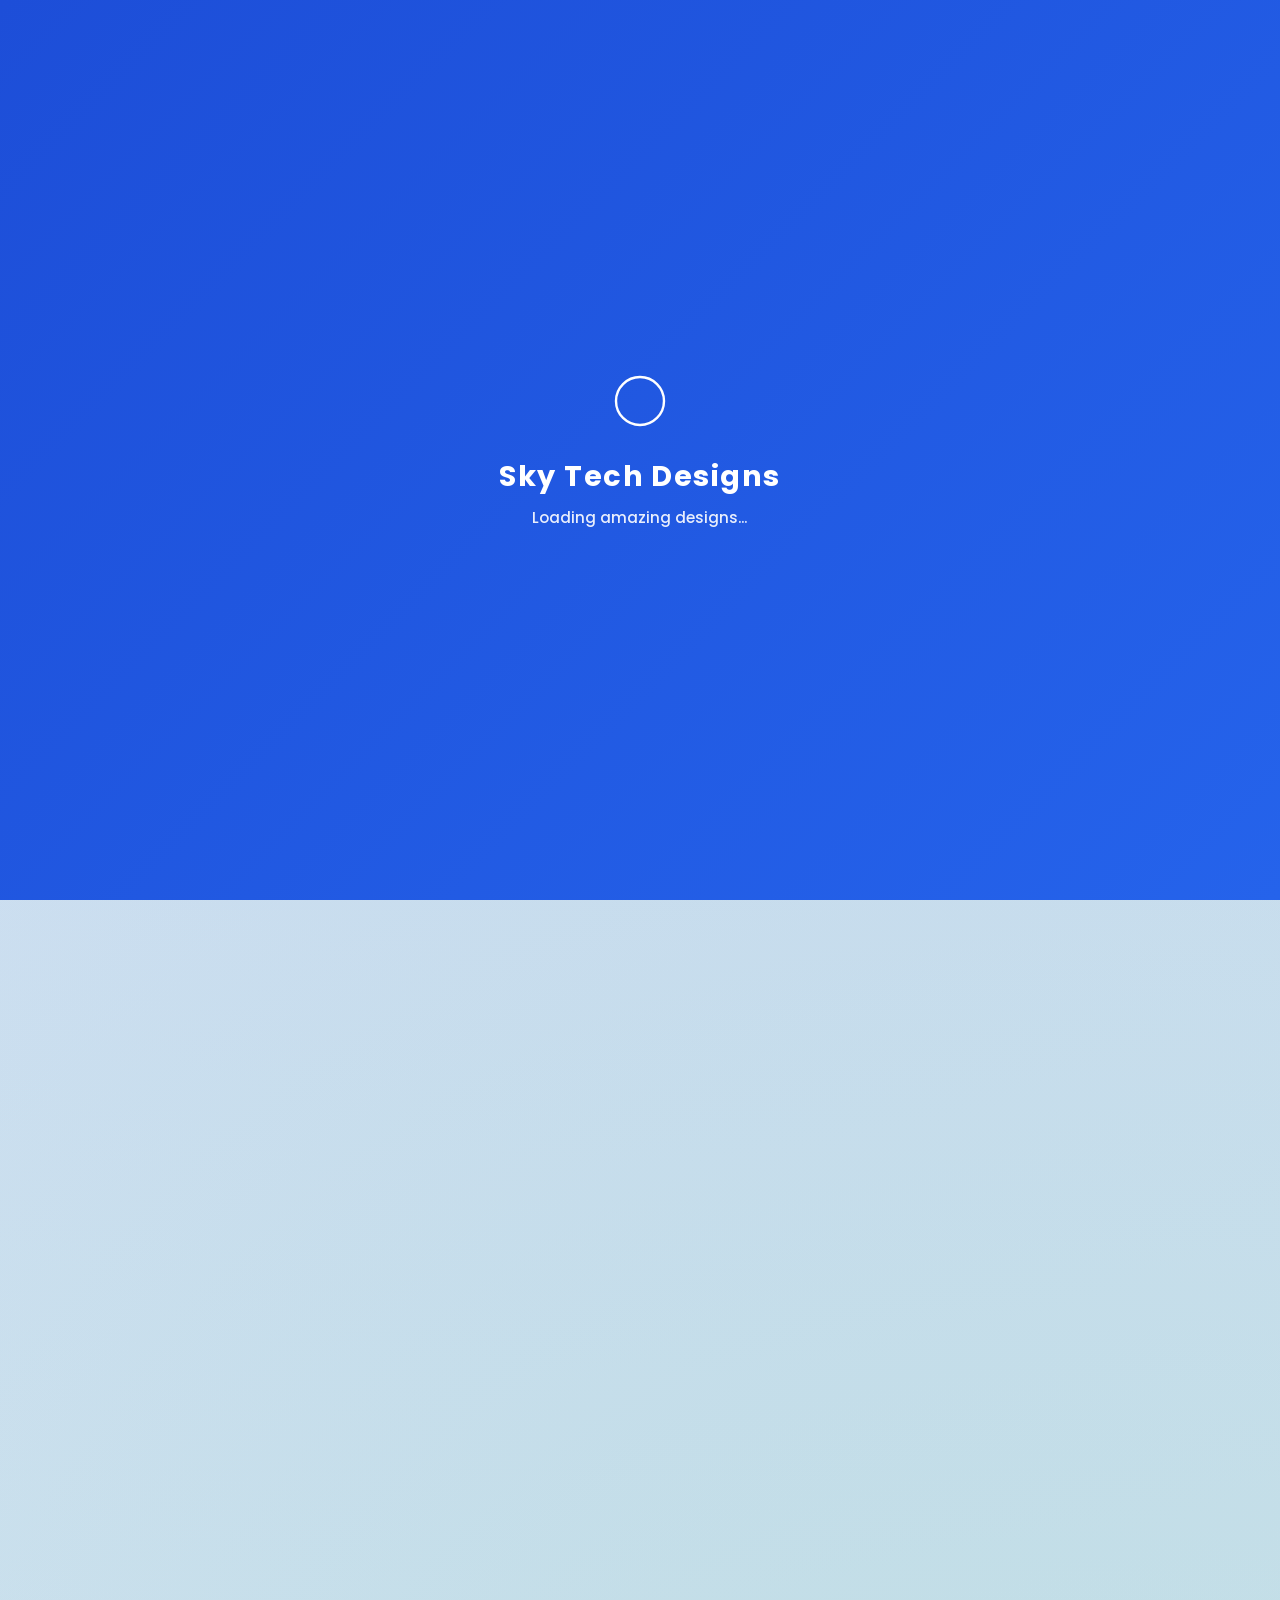
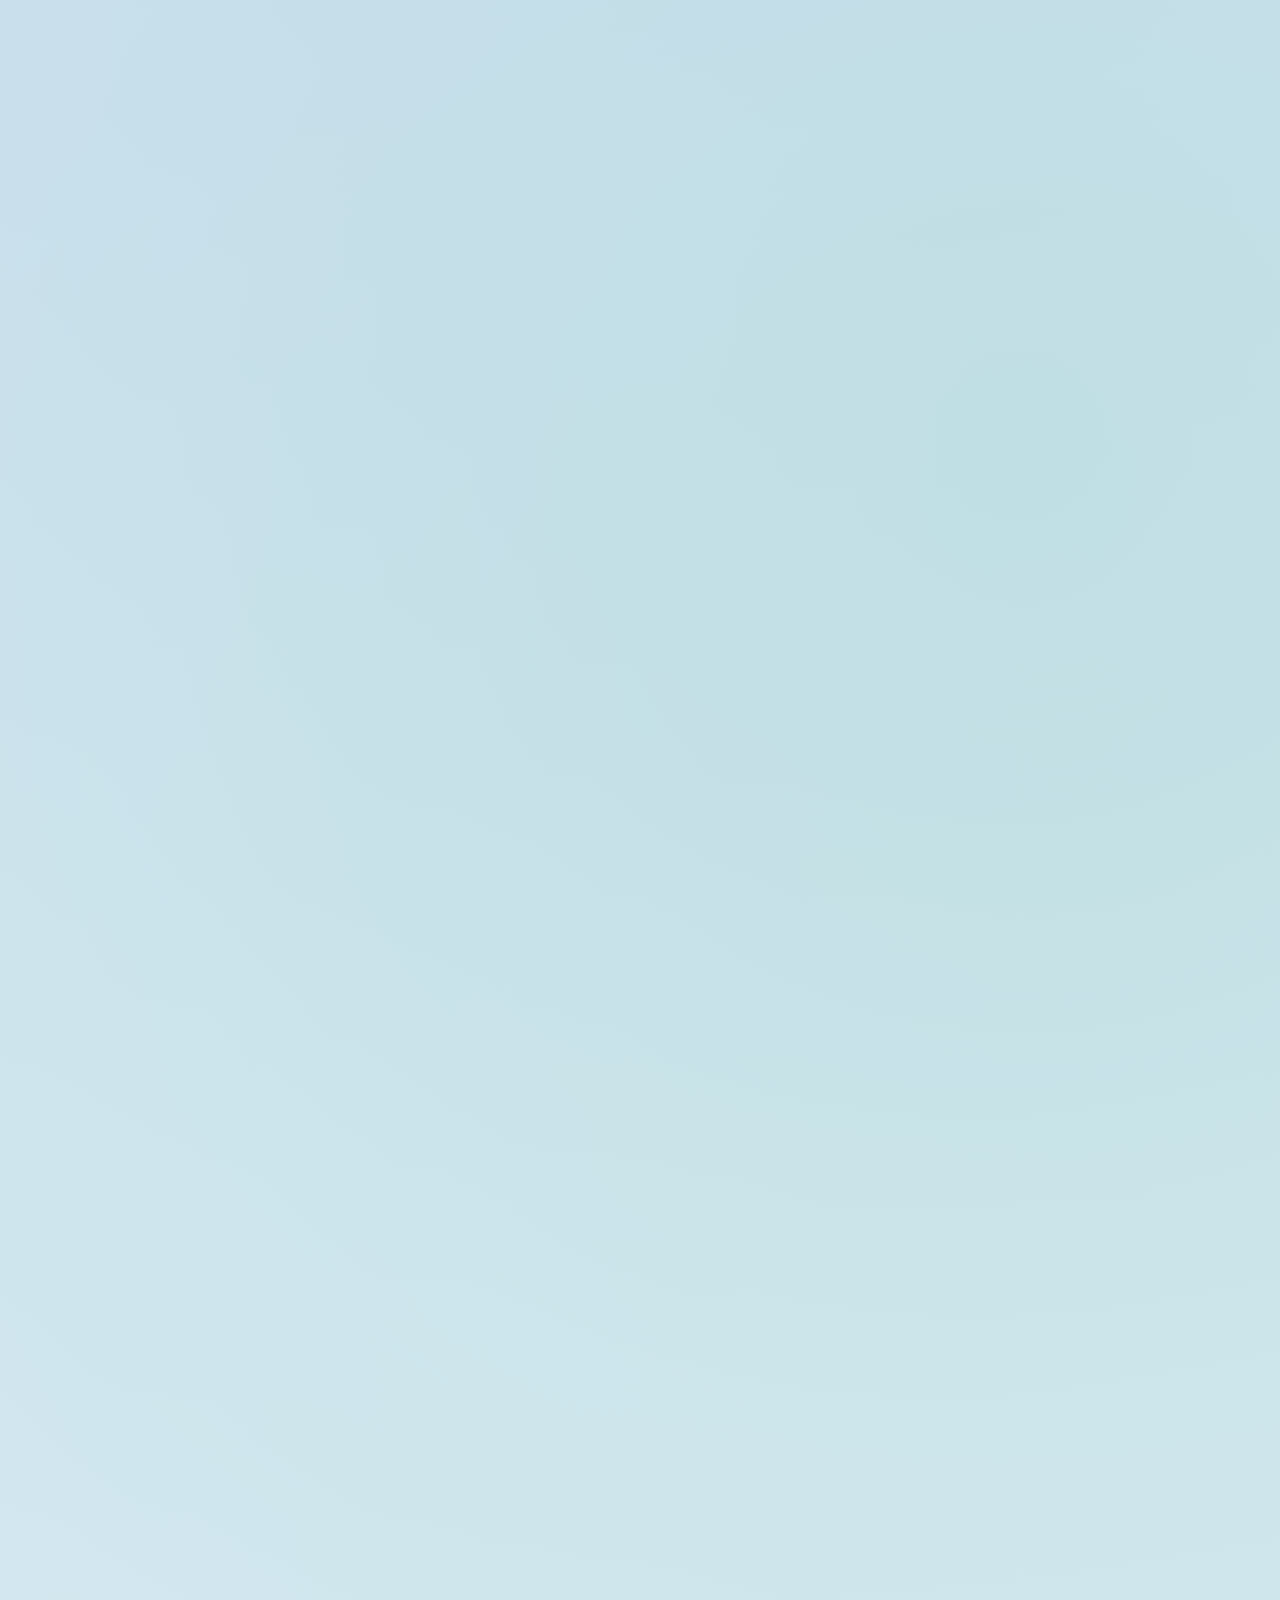
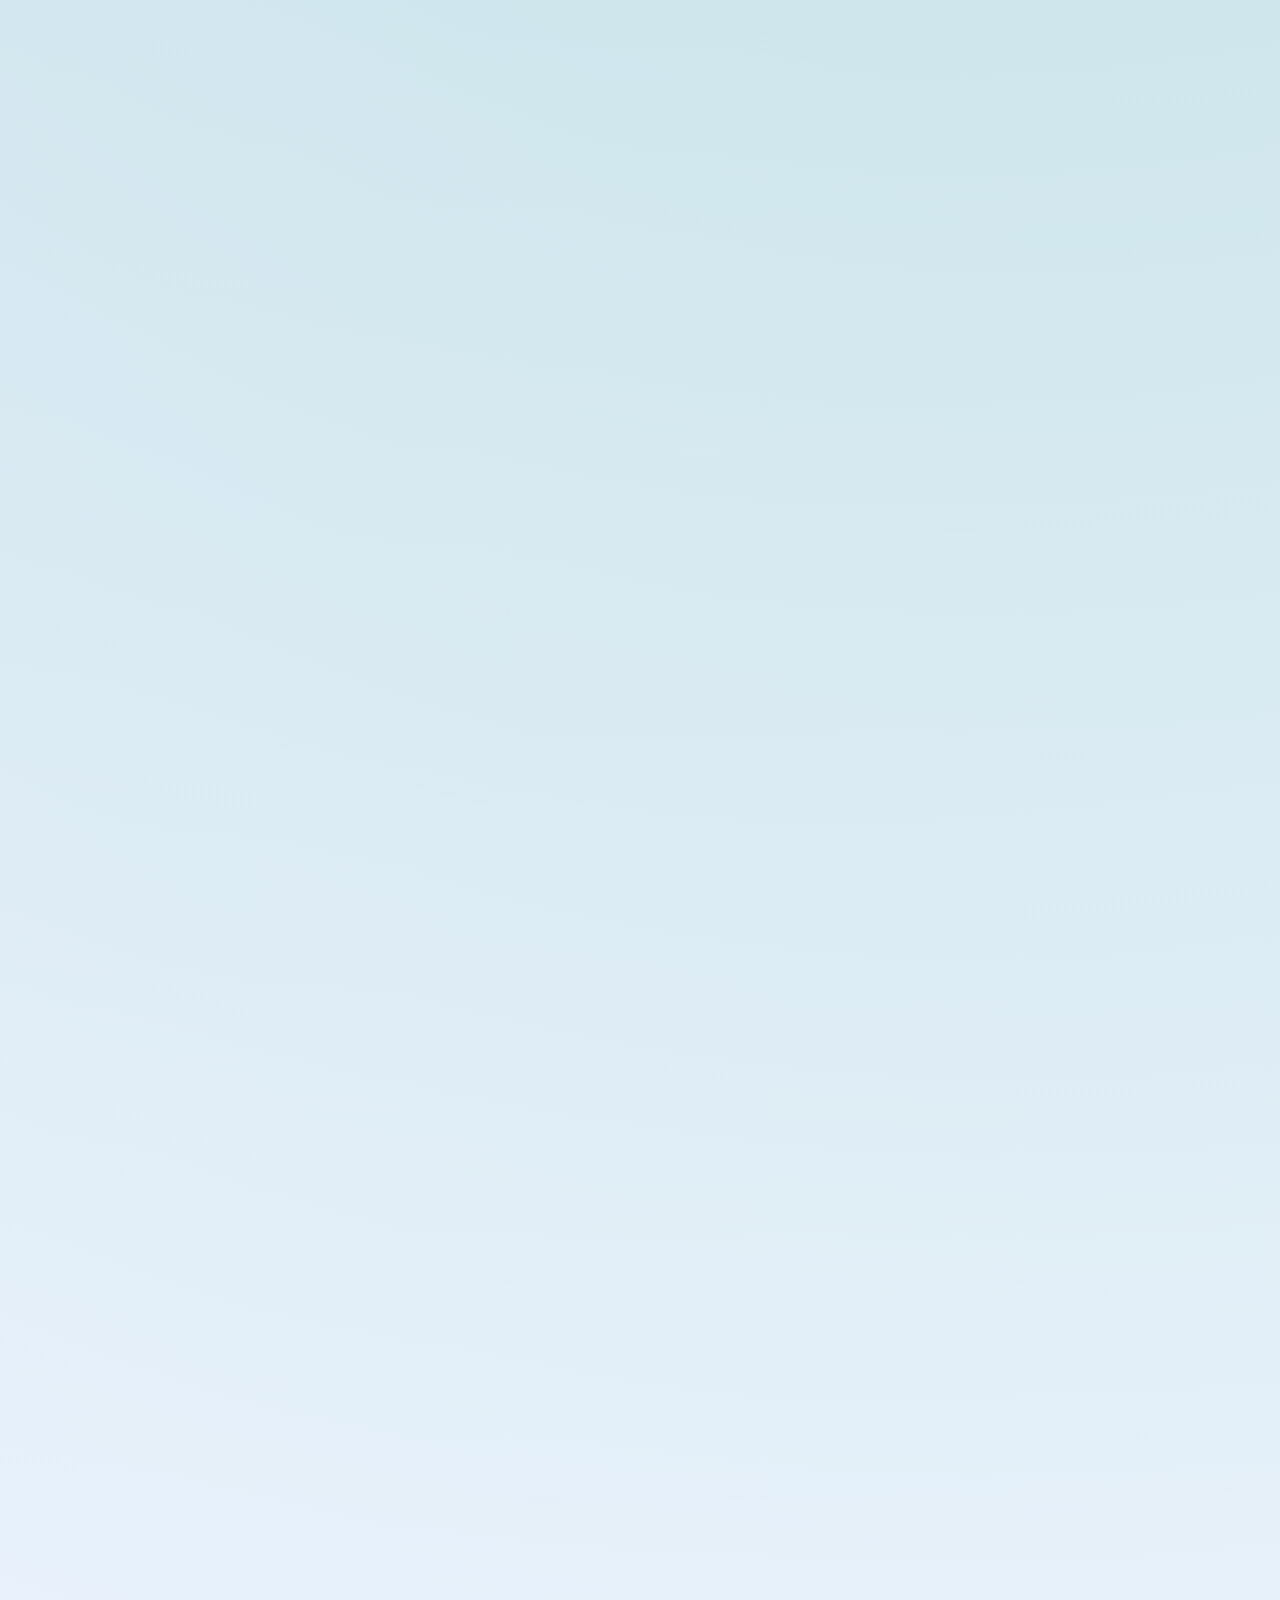
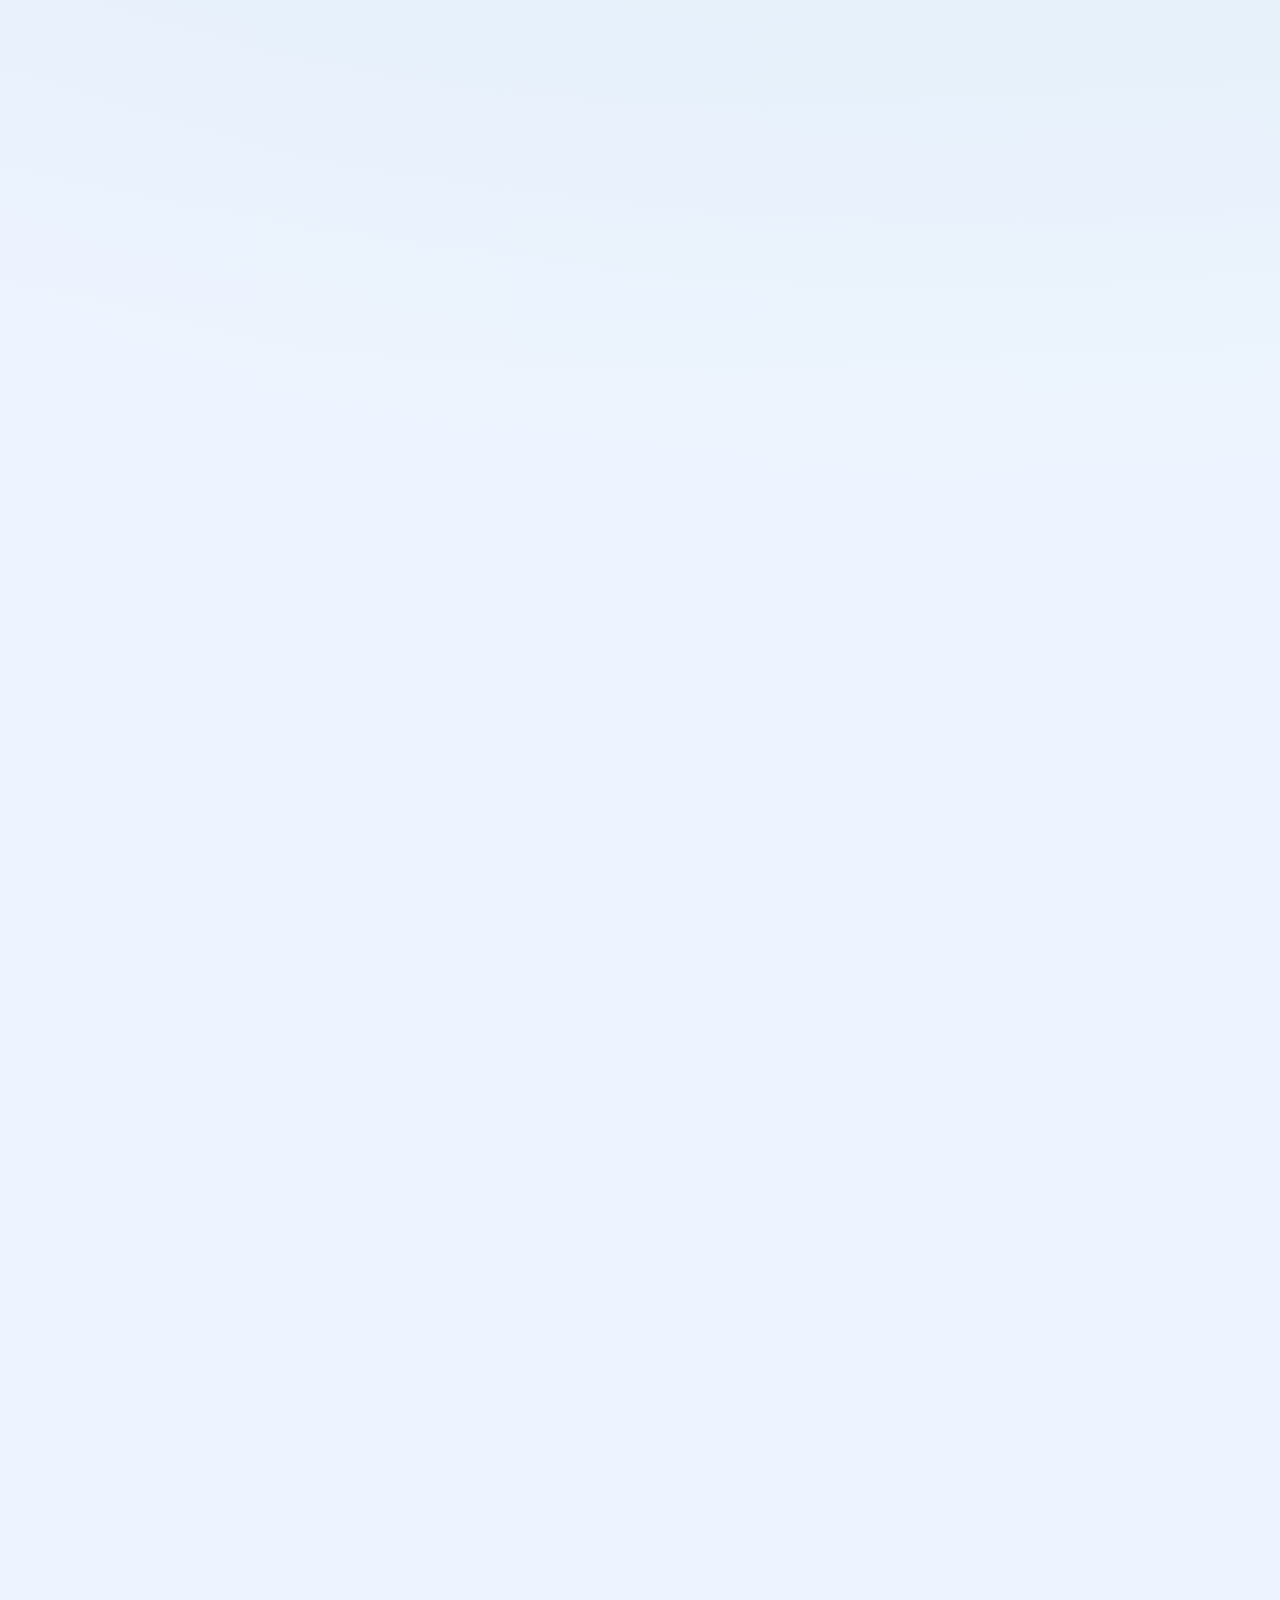
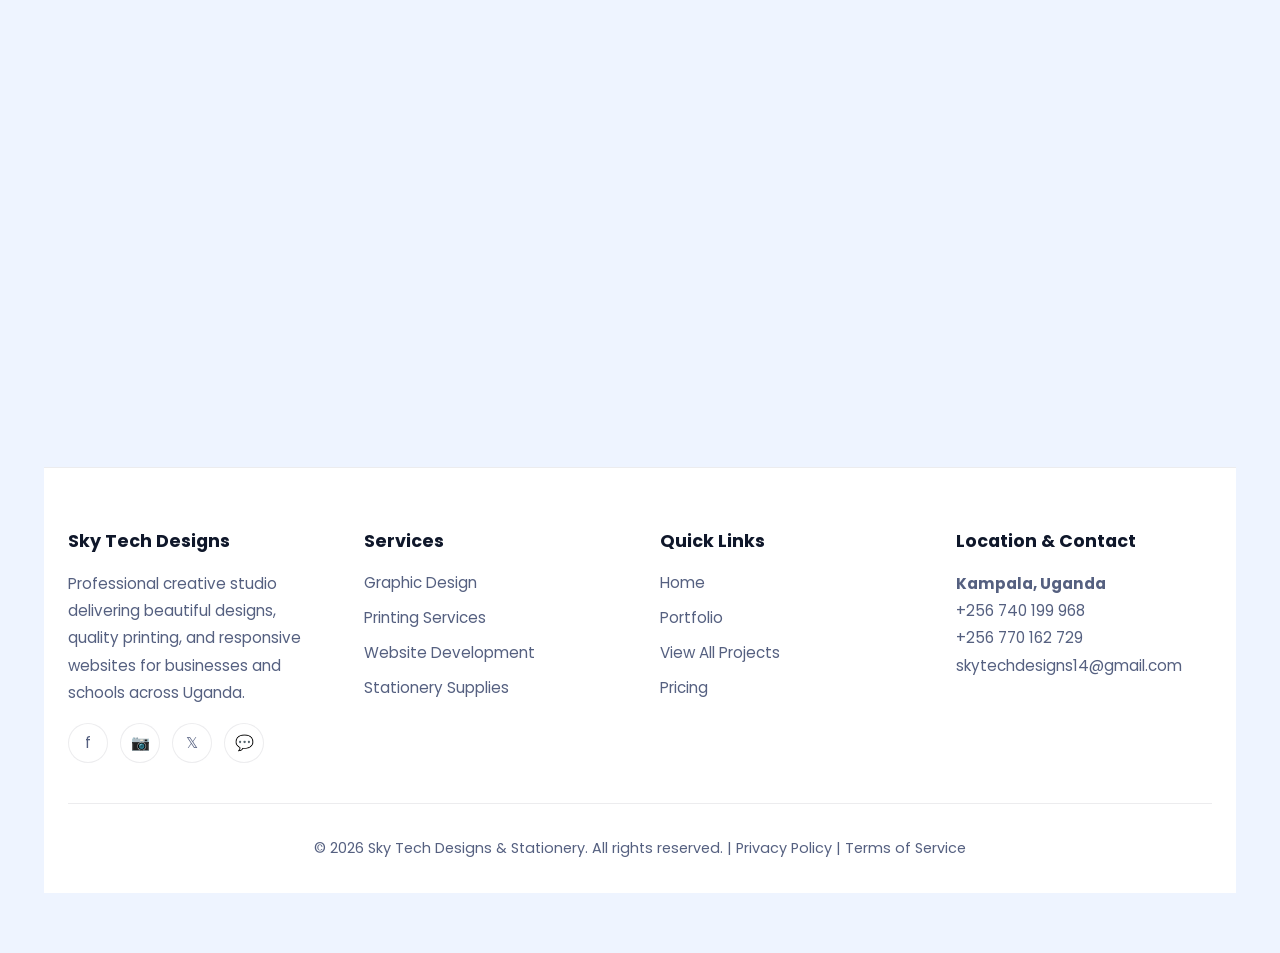
==== commit 3bd102dc: "Replace Twitter link with https://twitter.com/jamein67 across site" ====
--- a/index.html
+++ b/index.html
@@ -3,7 +3,7 @@
 <head>
     <meta charset="UTF-8">
     <meta name="viewport" content="width=device-width, initial-scale=1.0">
-    <meta name="description" content="Sky Tech Designs & Stationery - Professional graphic design, printing services, website development, and stationery supplies for businesses and schools in Ugan[...]
+    <meta name="description" content="Sky Tech Designs & Stationery - Professional graphic design, printing services, website development, and stationery supplies for businesses and schools in Ugan[...]">
     <meta name="keywords" content="graphic design, printing services, web development, stationery, branding, logo design, Uganda">
     <meta name="author" content="Sky Tech Designs & Stationery">
     <meta name="robots" content="index, follow">
@@ -38,7 +38,7 @@
       "sameAs": [
         "https://facebook.com/skytechdesigns",
         "https://Instagram.com/markhunter7637",
-        "https://twitter.com/skytechdesigns"
+        "https://twitter.com/jamein67"
       ]
     }
     </script>
@@ -363,7 +363,7 @@
                     <div class="social-links">
                         <a href="https://facebook.com/skytechdesigns" title="Facebook" target="_blank">f</a>
                         <a href="https://Instagram.com/markhunter7637" title="Instagram" target="_blank">📷</a>
-                        <a href="https://twitter.com/skytechdesigns" title="Twitter" target="_blank">𝕏</a>
+                        <a href="https://twitter.com/jamein67" title="Twitter" target="_blank">𝕏</a>
                         <a href="https://wa.me/256770162729" title="WhatsApp" target="_blank">💬</a>
                     </div>
                 </div>
@@ -554,7 +554,7 @@
 
                 // Prepare email message
                 const subject = encodeURIComponent(`Quote Request from ${data.name}`);
-                const body = encodeURIComponent(`Hello Sky Tech Designs,\n\nYou have a new quote request:\n\nName: ${data.name}\nEmail: ${data.email}\nPhone: ${data.phone}\nService: ${data.service}\n[...]`);
+                const body = encodeURIComponent(`Hello Sky Tech Designs,\n\nYou have a new quote request:\n\nName: ${data.name}\nEmail: ${data.email}\nPhone: ${data.phone}\nService: ${data.servic[...]`);
                 
                 // Open the user's email app with the quote request details
                 const emailUrl = `mailto:skytechdesigns14@gmail.com?subject=${subject}&body=${body}`;
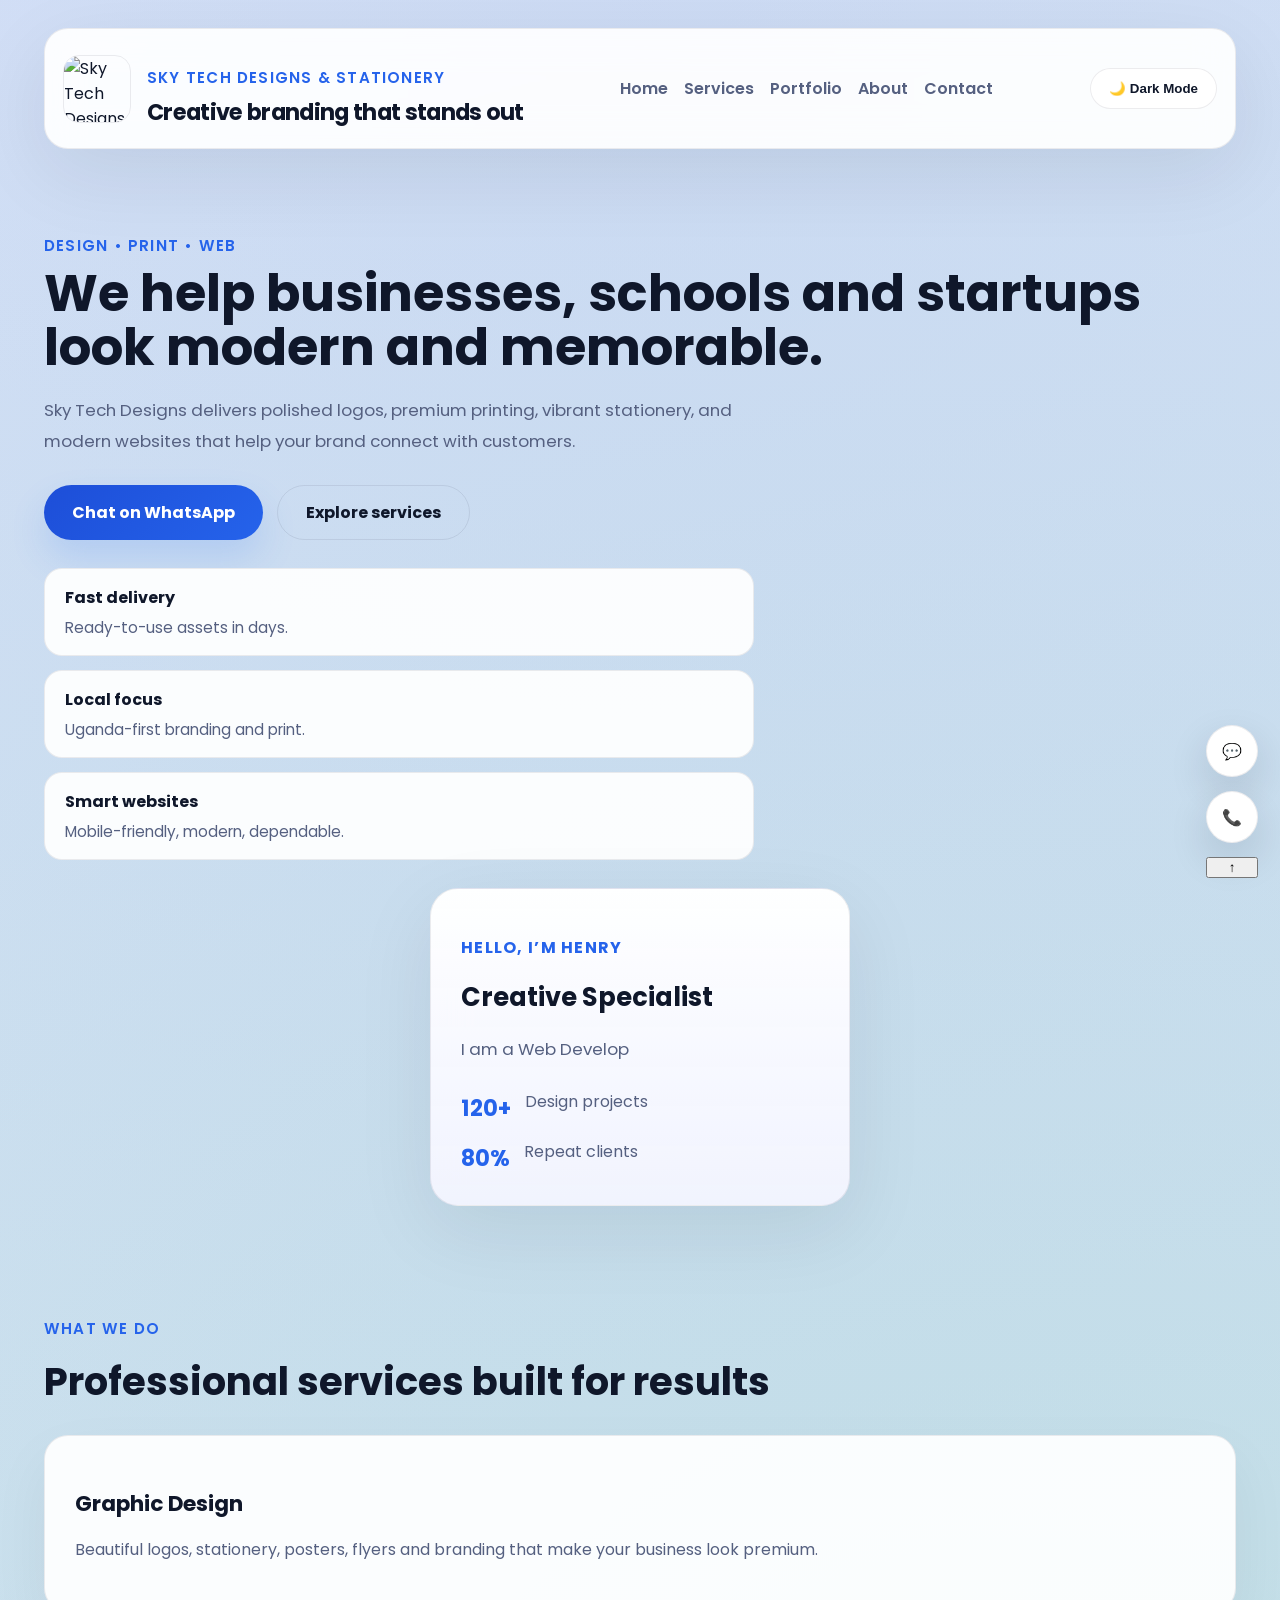
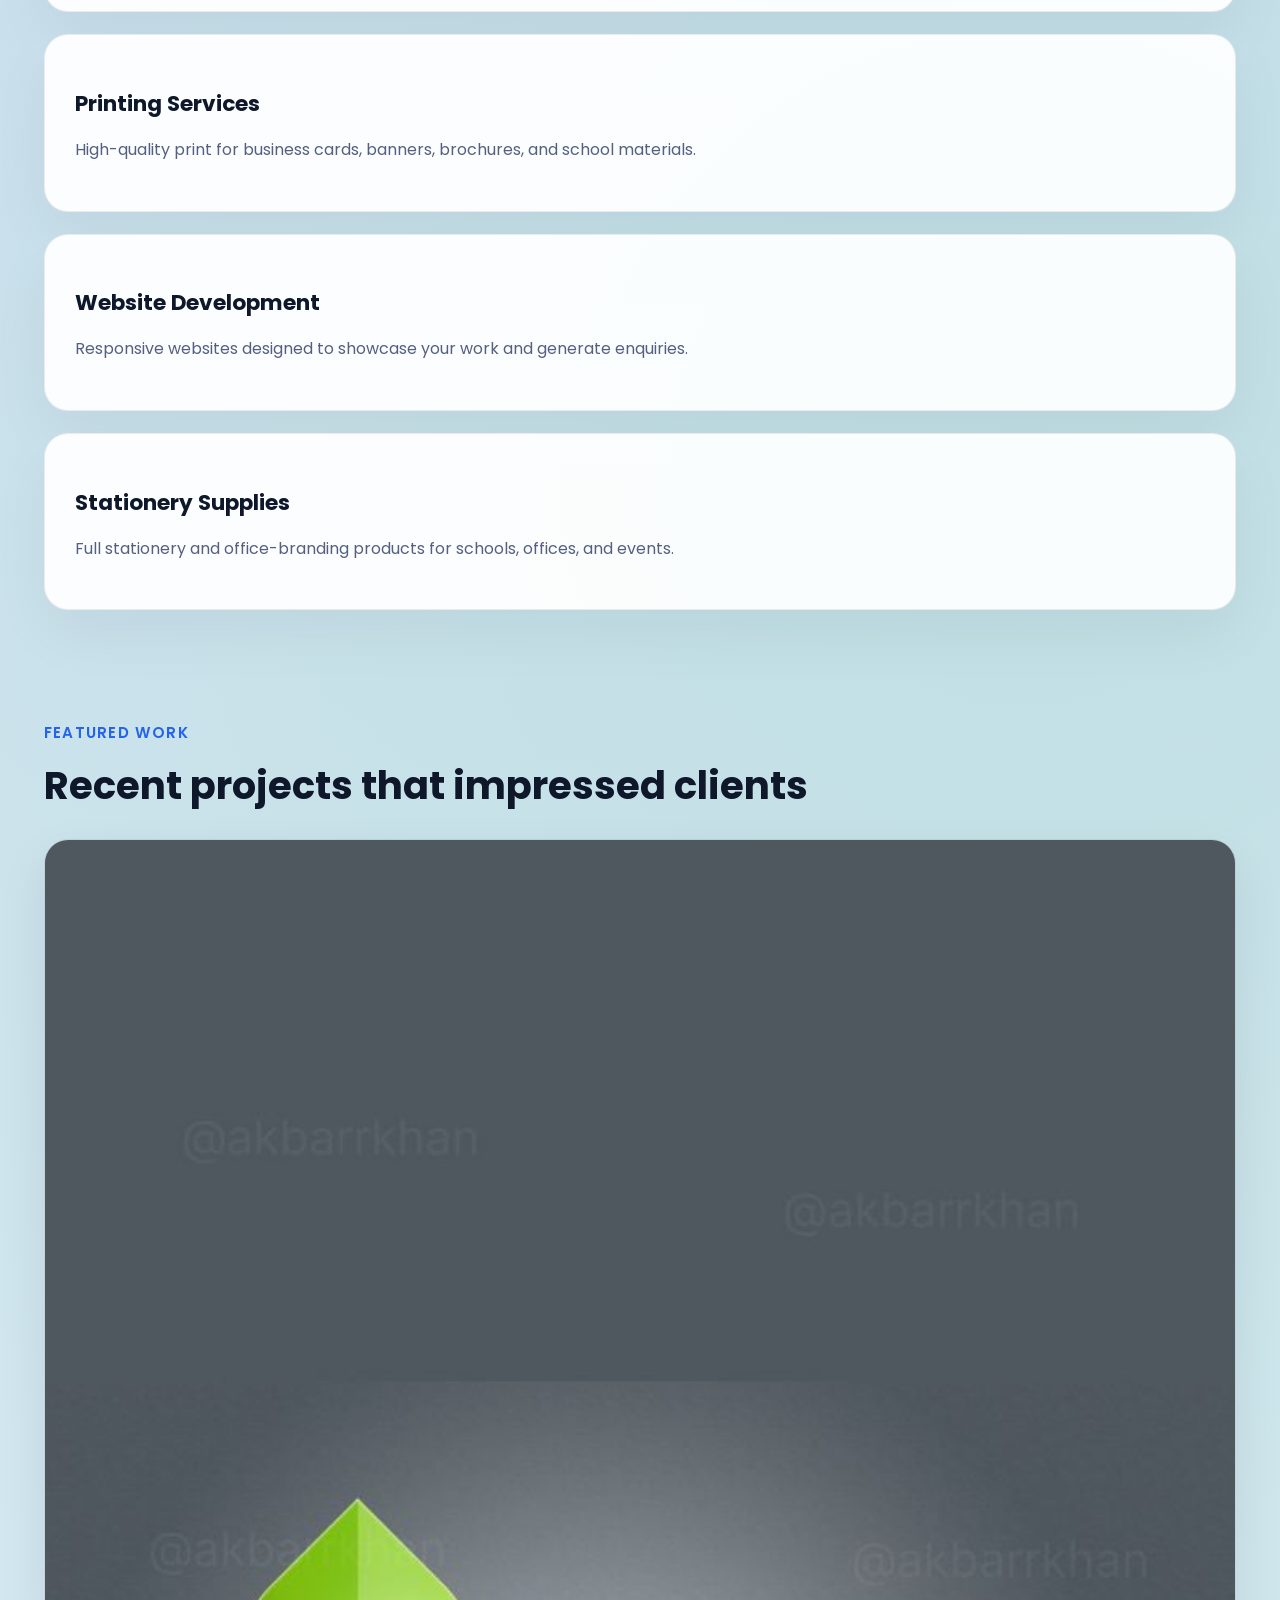
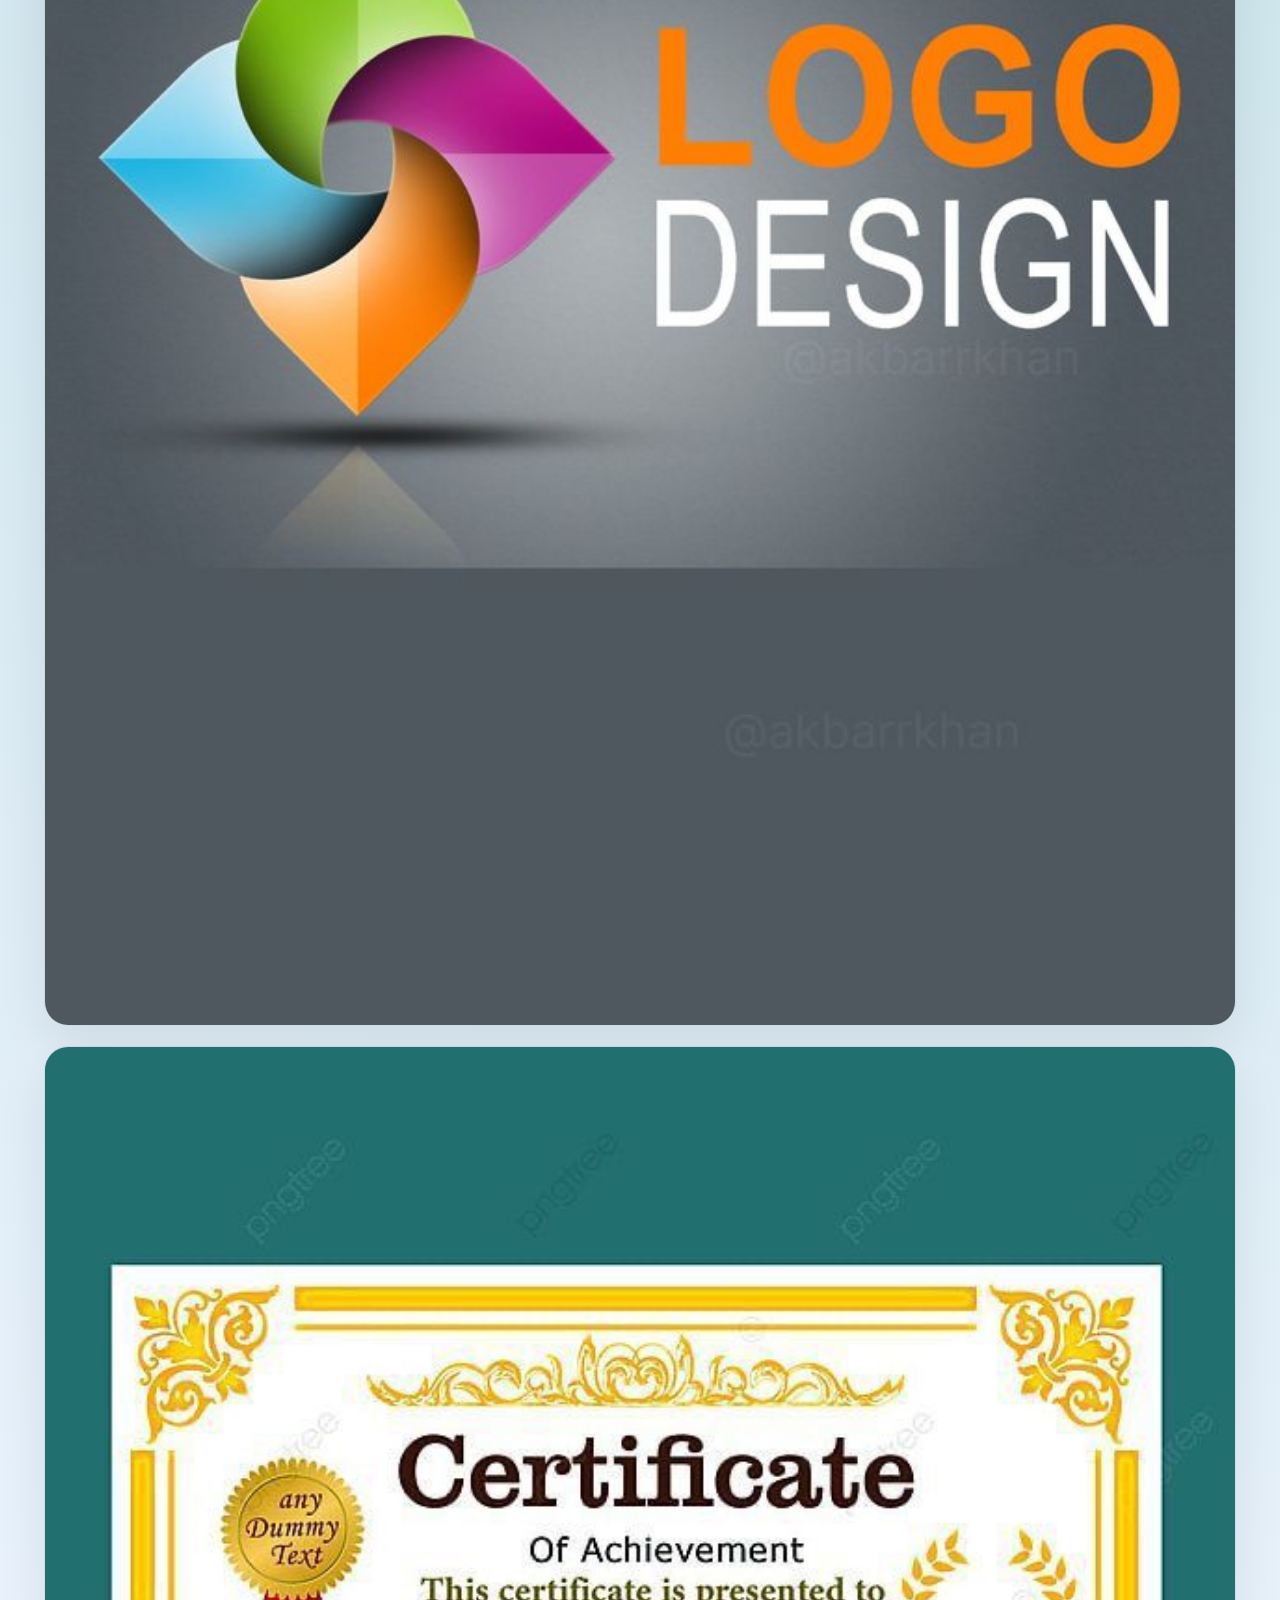
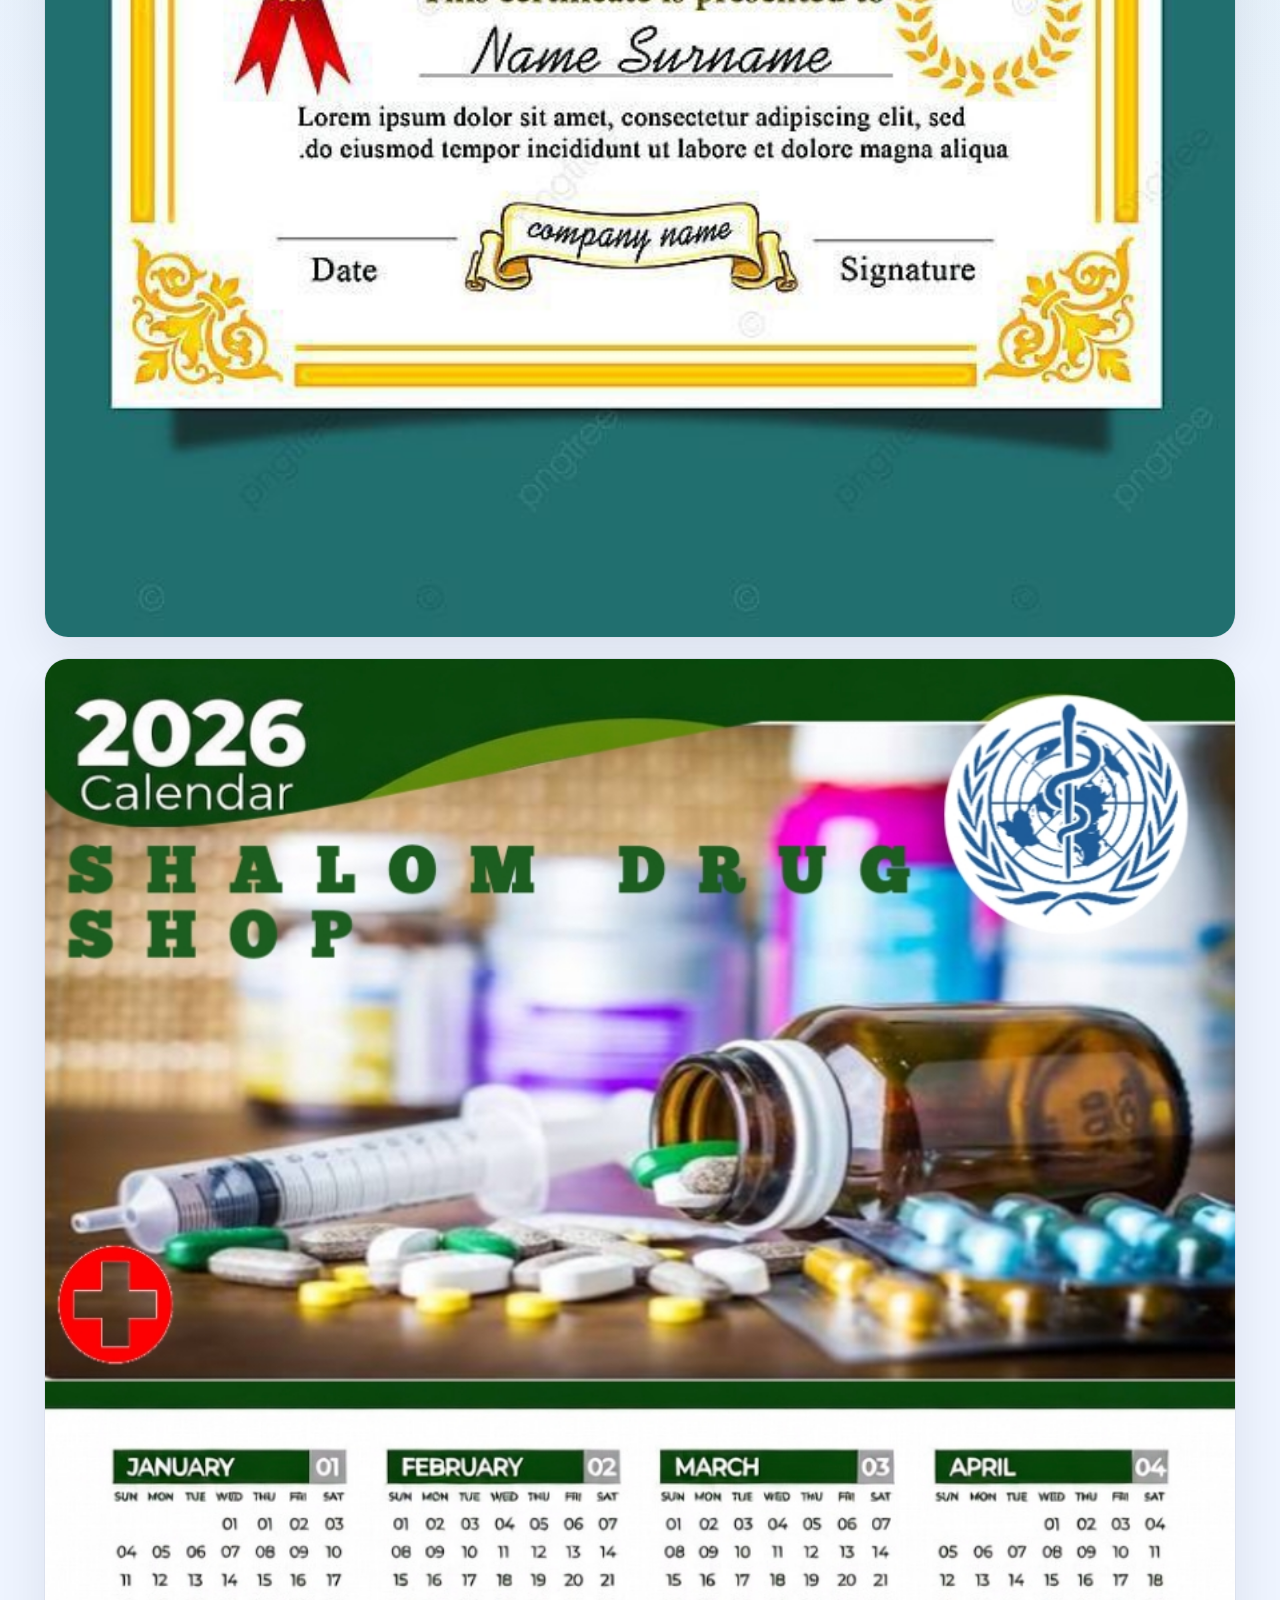
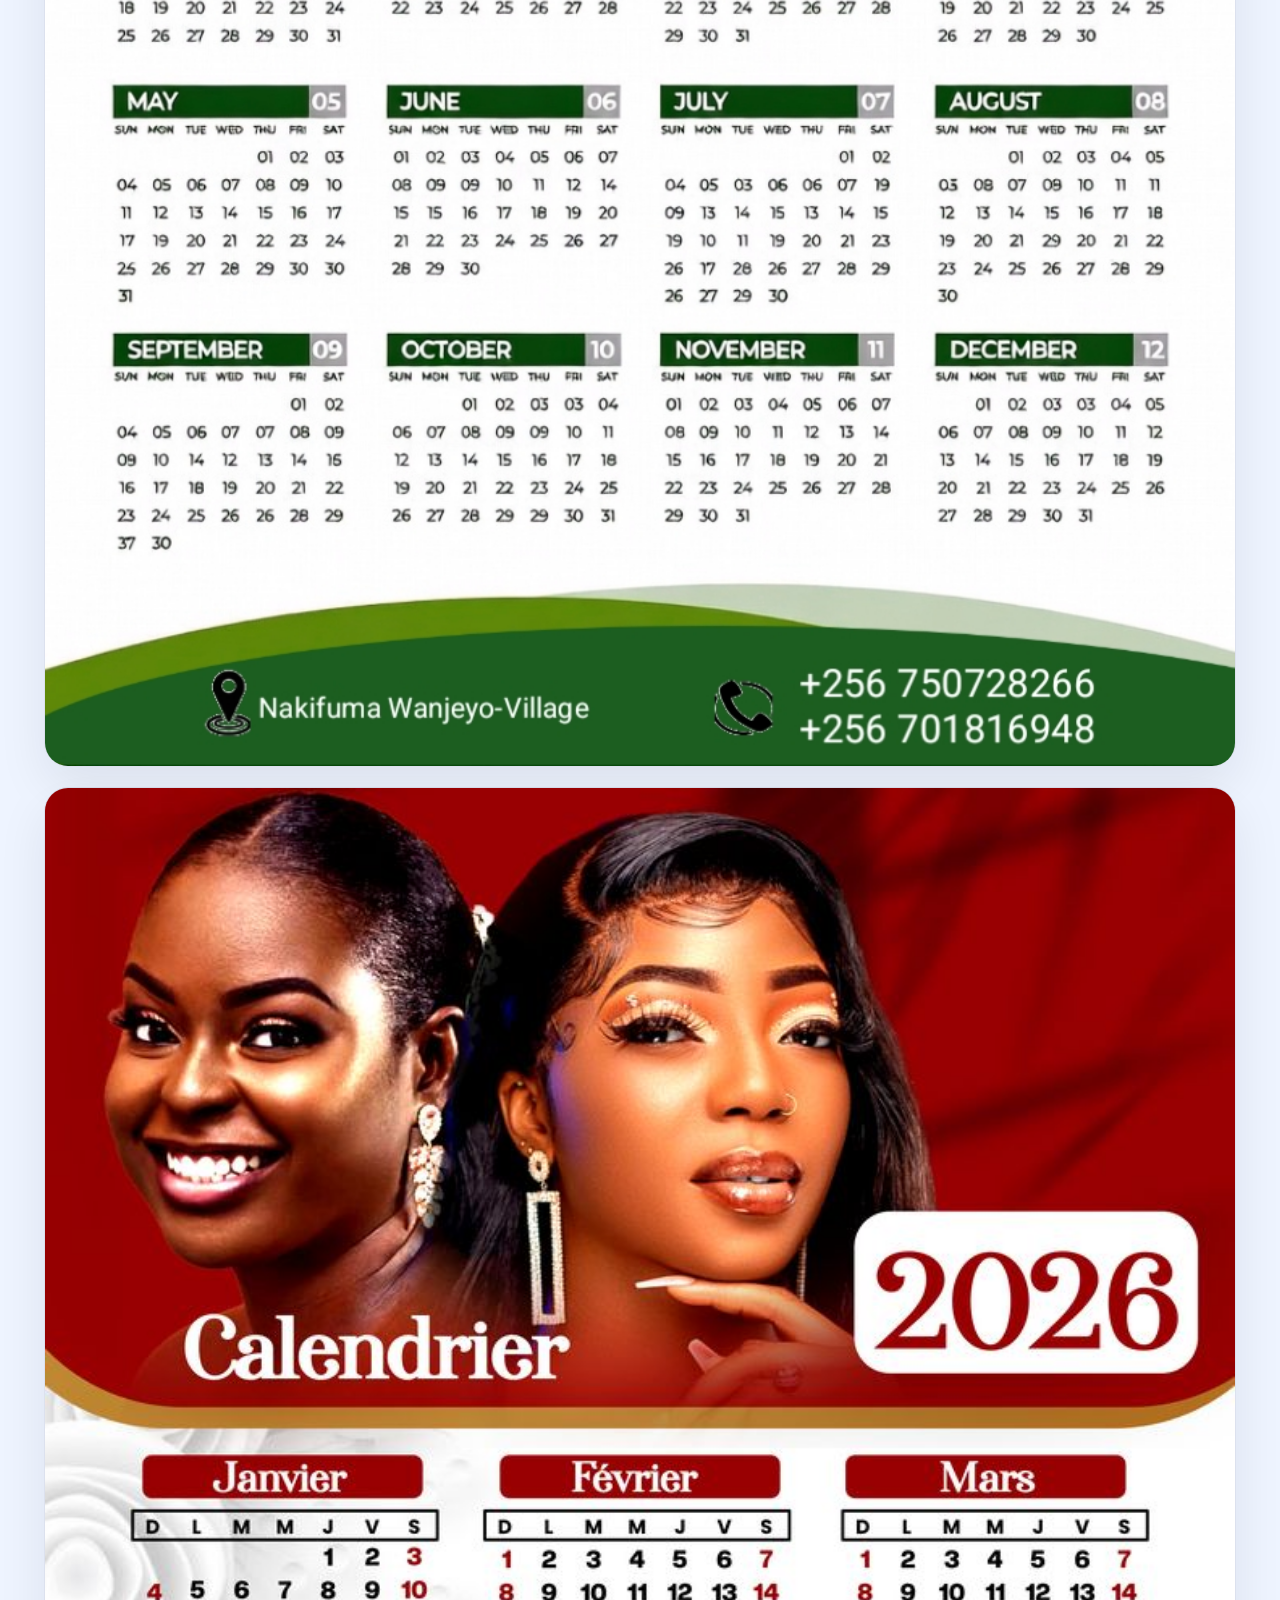
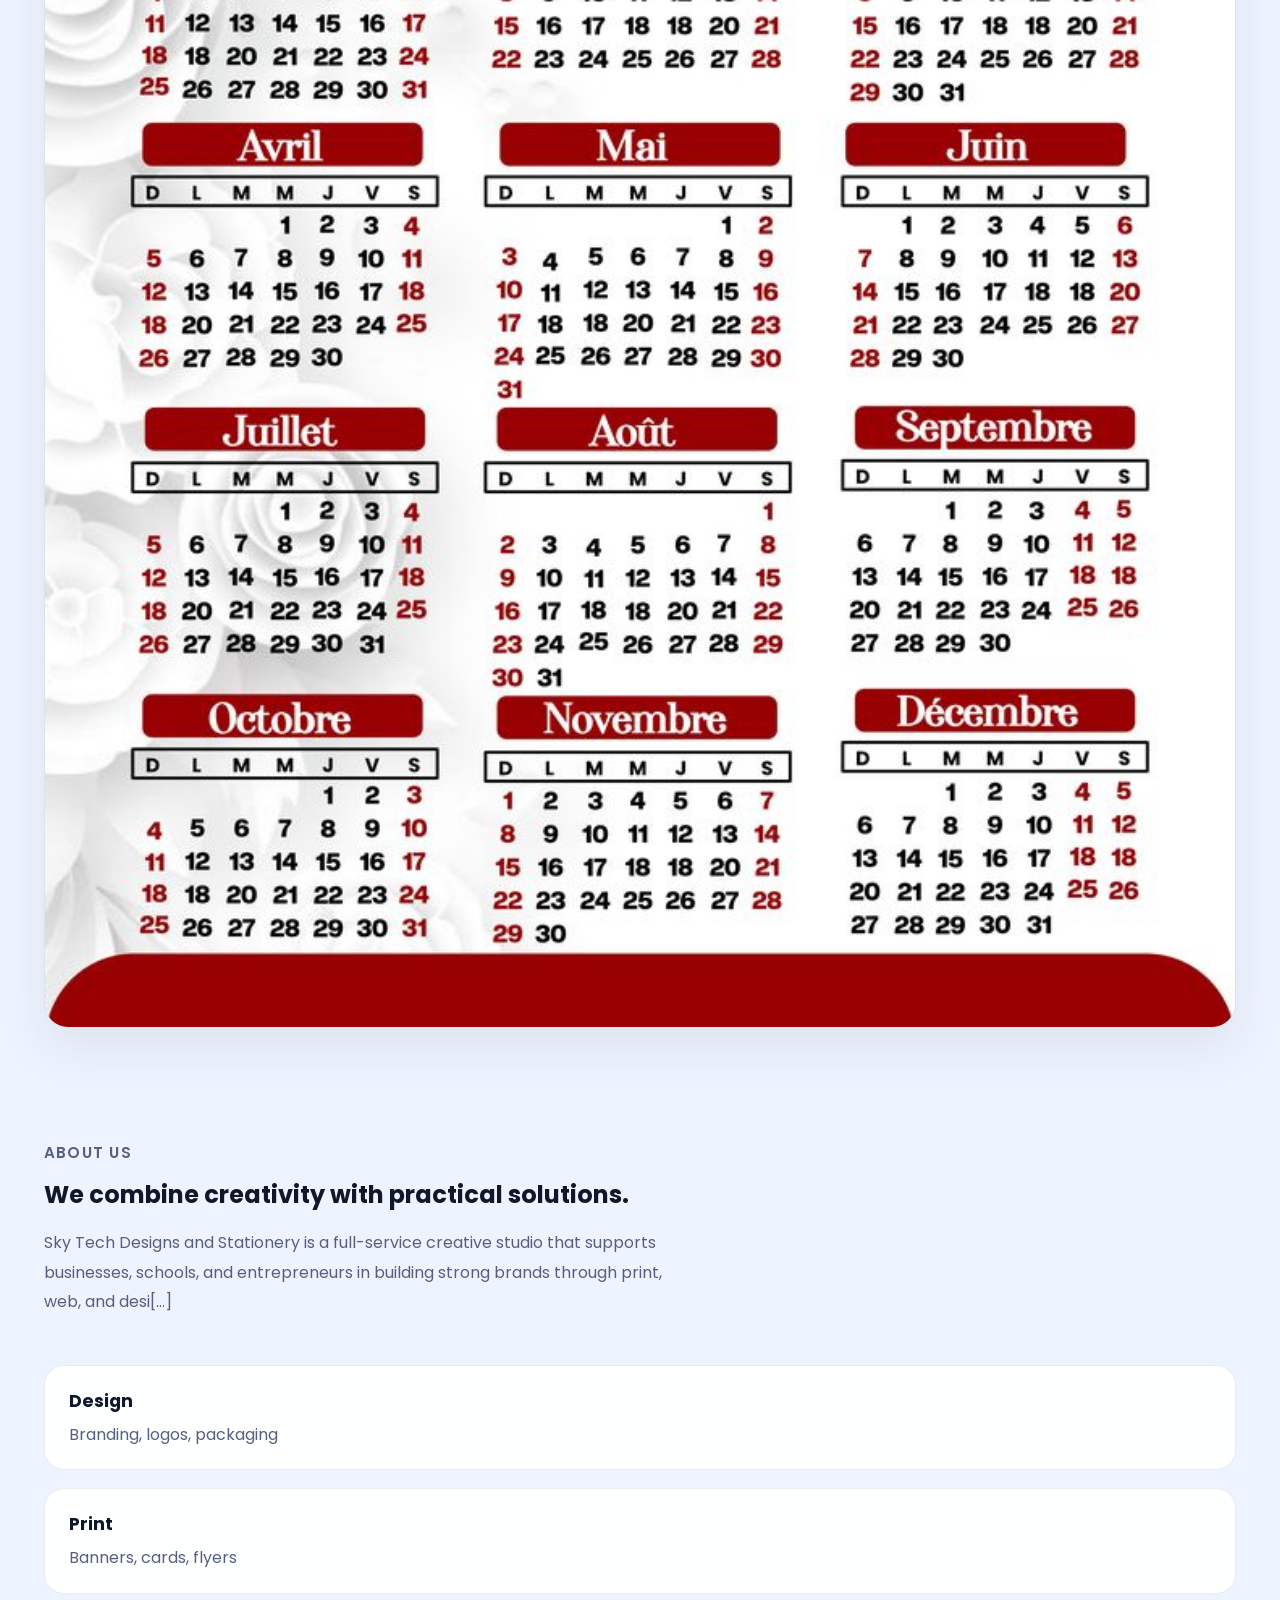
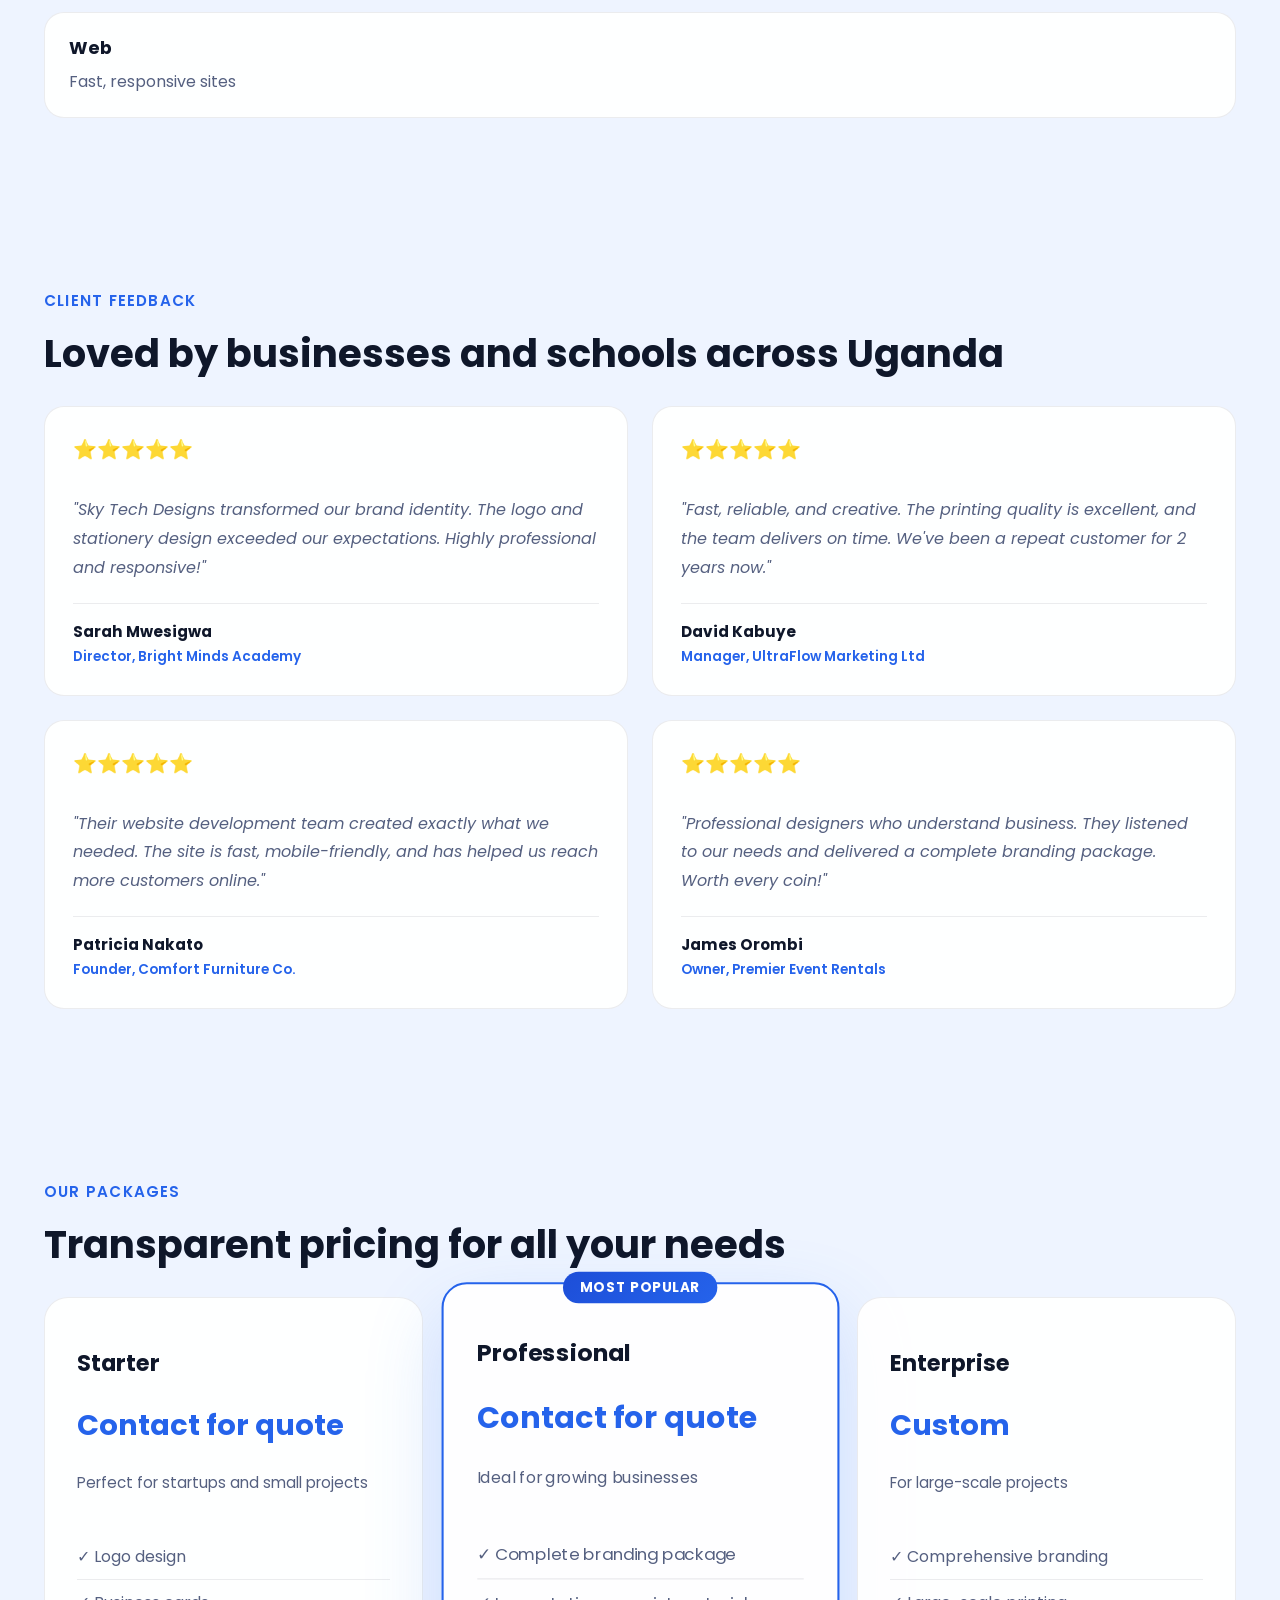
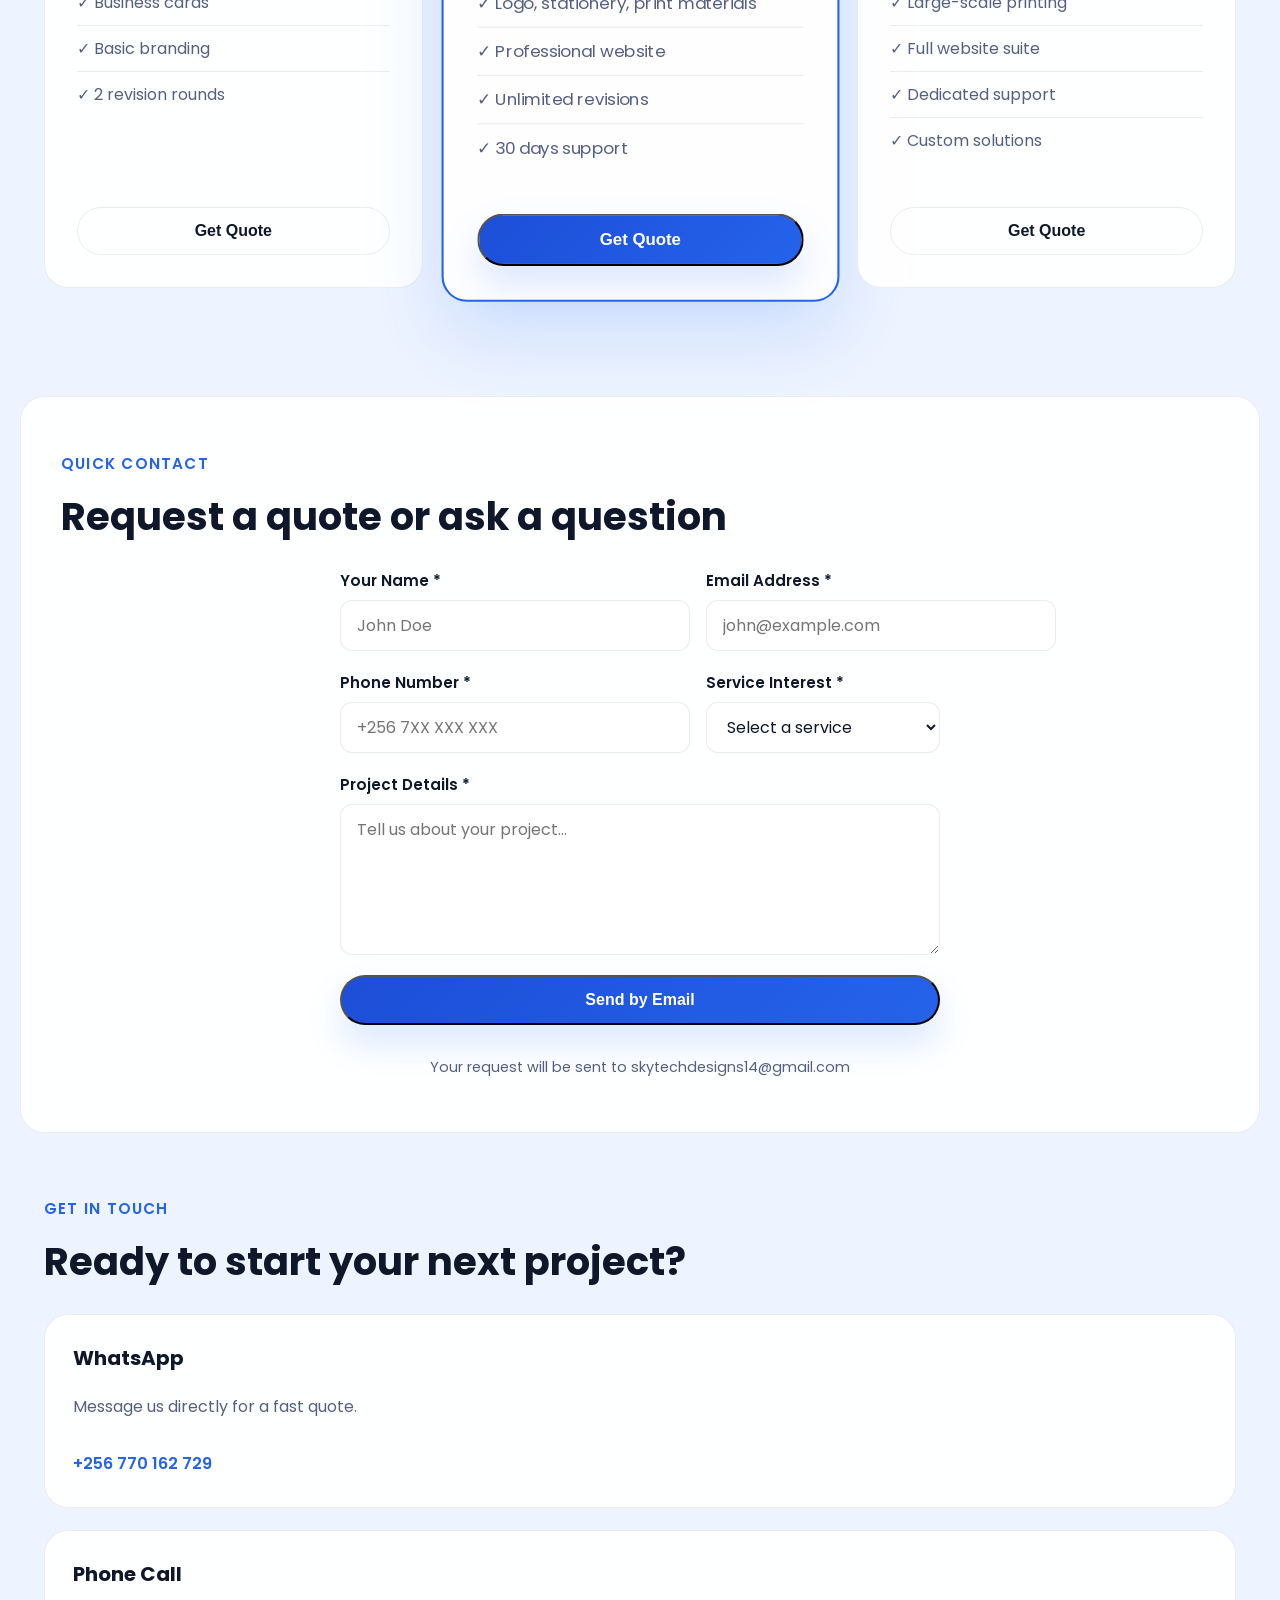
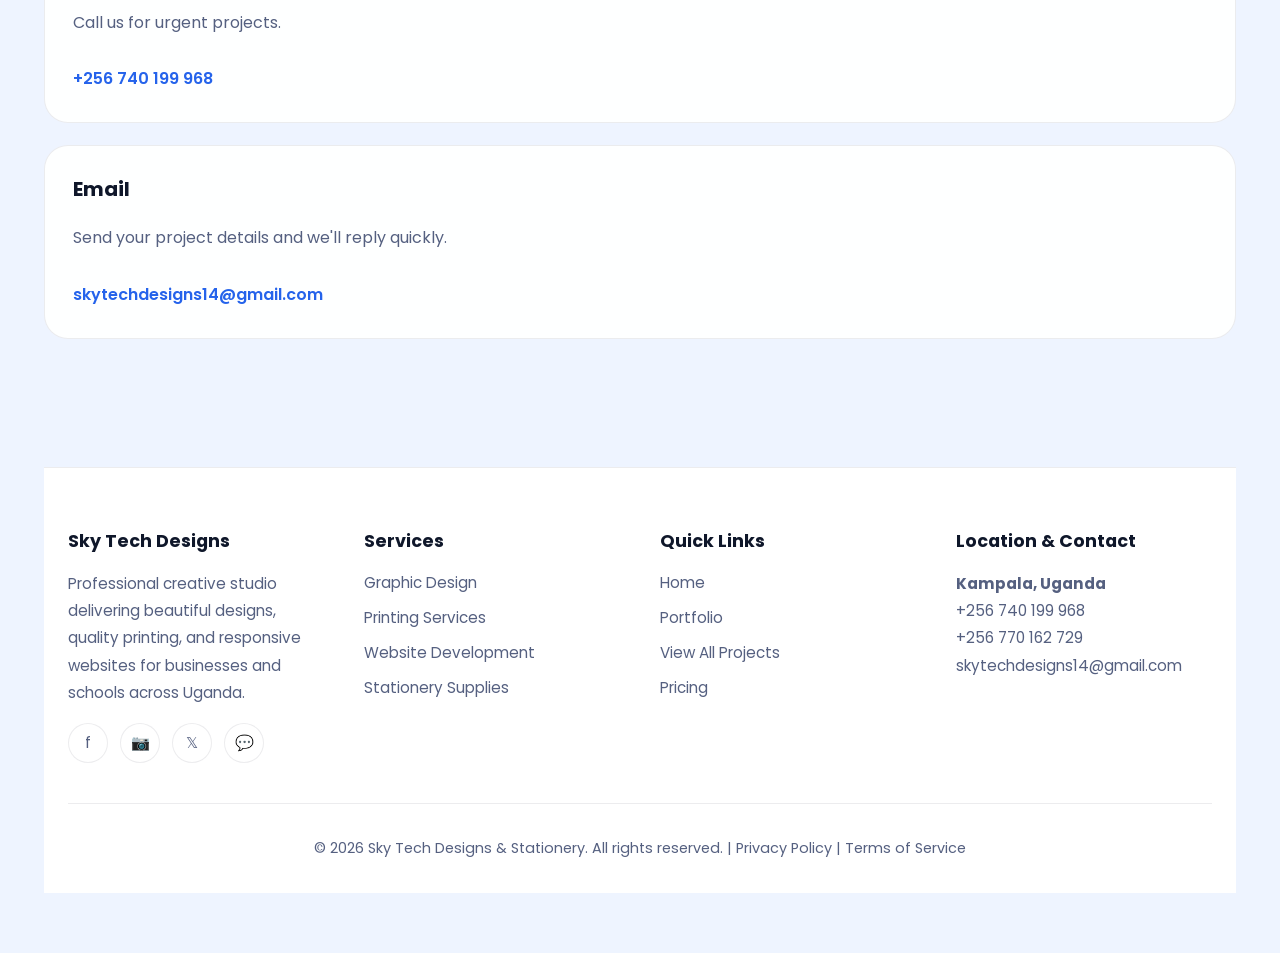
==== commit bd48b2bf: "Fix: correct syntax error in quote form handler (build bodyText and encode) so script runs and loadi" ====
--- a/index.html
+++ b/index.html
@@ -554,7 +554,8 @@
 
                 // Prepare email message
                 const subject = encodeURIComponent(`Quote Request from ${data.name}`);
-                const body = encodeURIComponent(`Hello Sky Tech Designs,\n\nYou have a new quote request:\n\nName: ${data.name}\nEmail: ${data.email}\nPhone: ${data.phone}\nService: ${data.servic[...]`);
+                const bodyText = `Hello Sky Tech Designs,\n\nYou have a new quote request:\n\nName: ${data.name}\nEmail: ${data.email}\nPhone: ${data.phone}\nService: ${data.service}\n\nMessage:\n${data.message}\n\n--\nSent from skytechdesigns-portfolio website.`;
+                const body = encodeURIComponent(bodyText);
                 
                 // Open the user's email app with the quote request details
                 const emailUrl = `mailto:skytechdesigns14@gmail.com?subject=${subject}&body=${body}`;
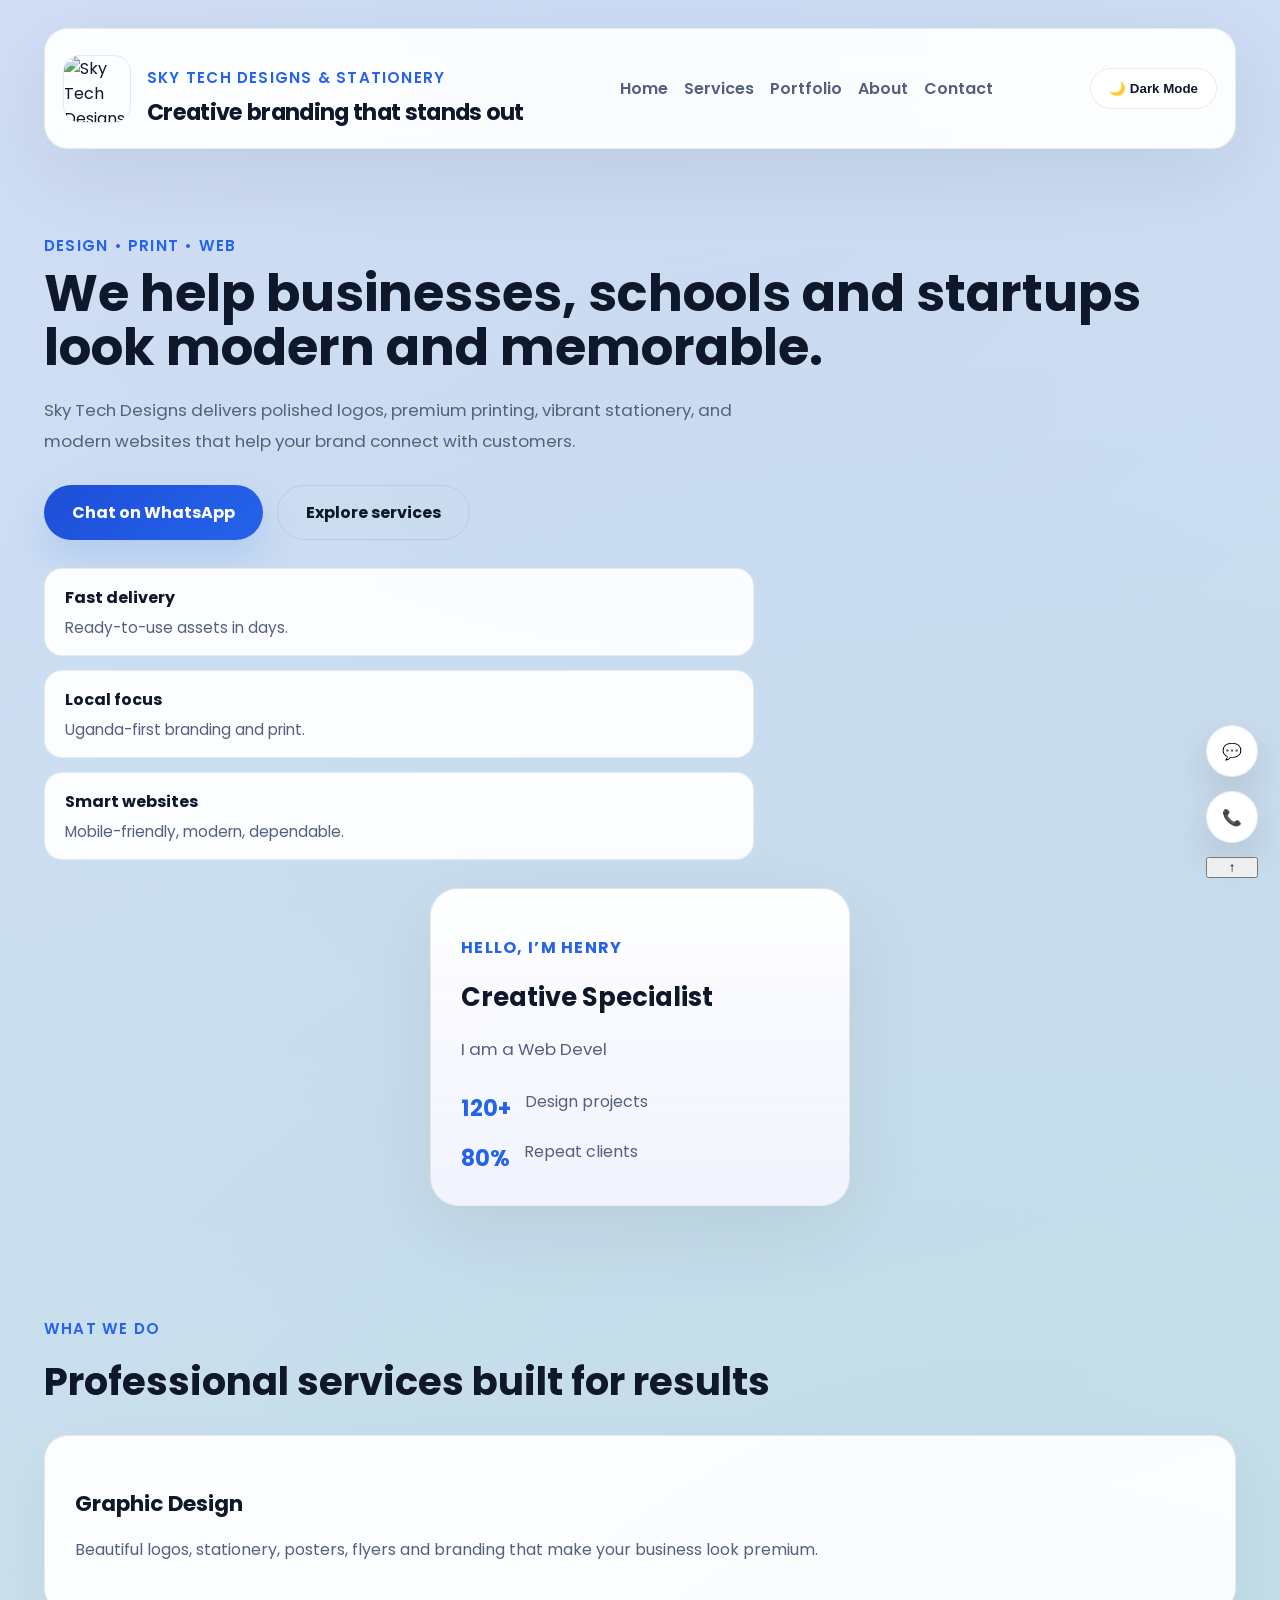
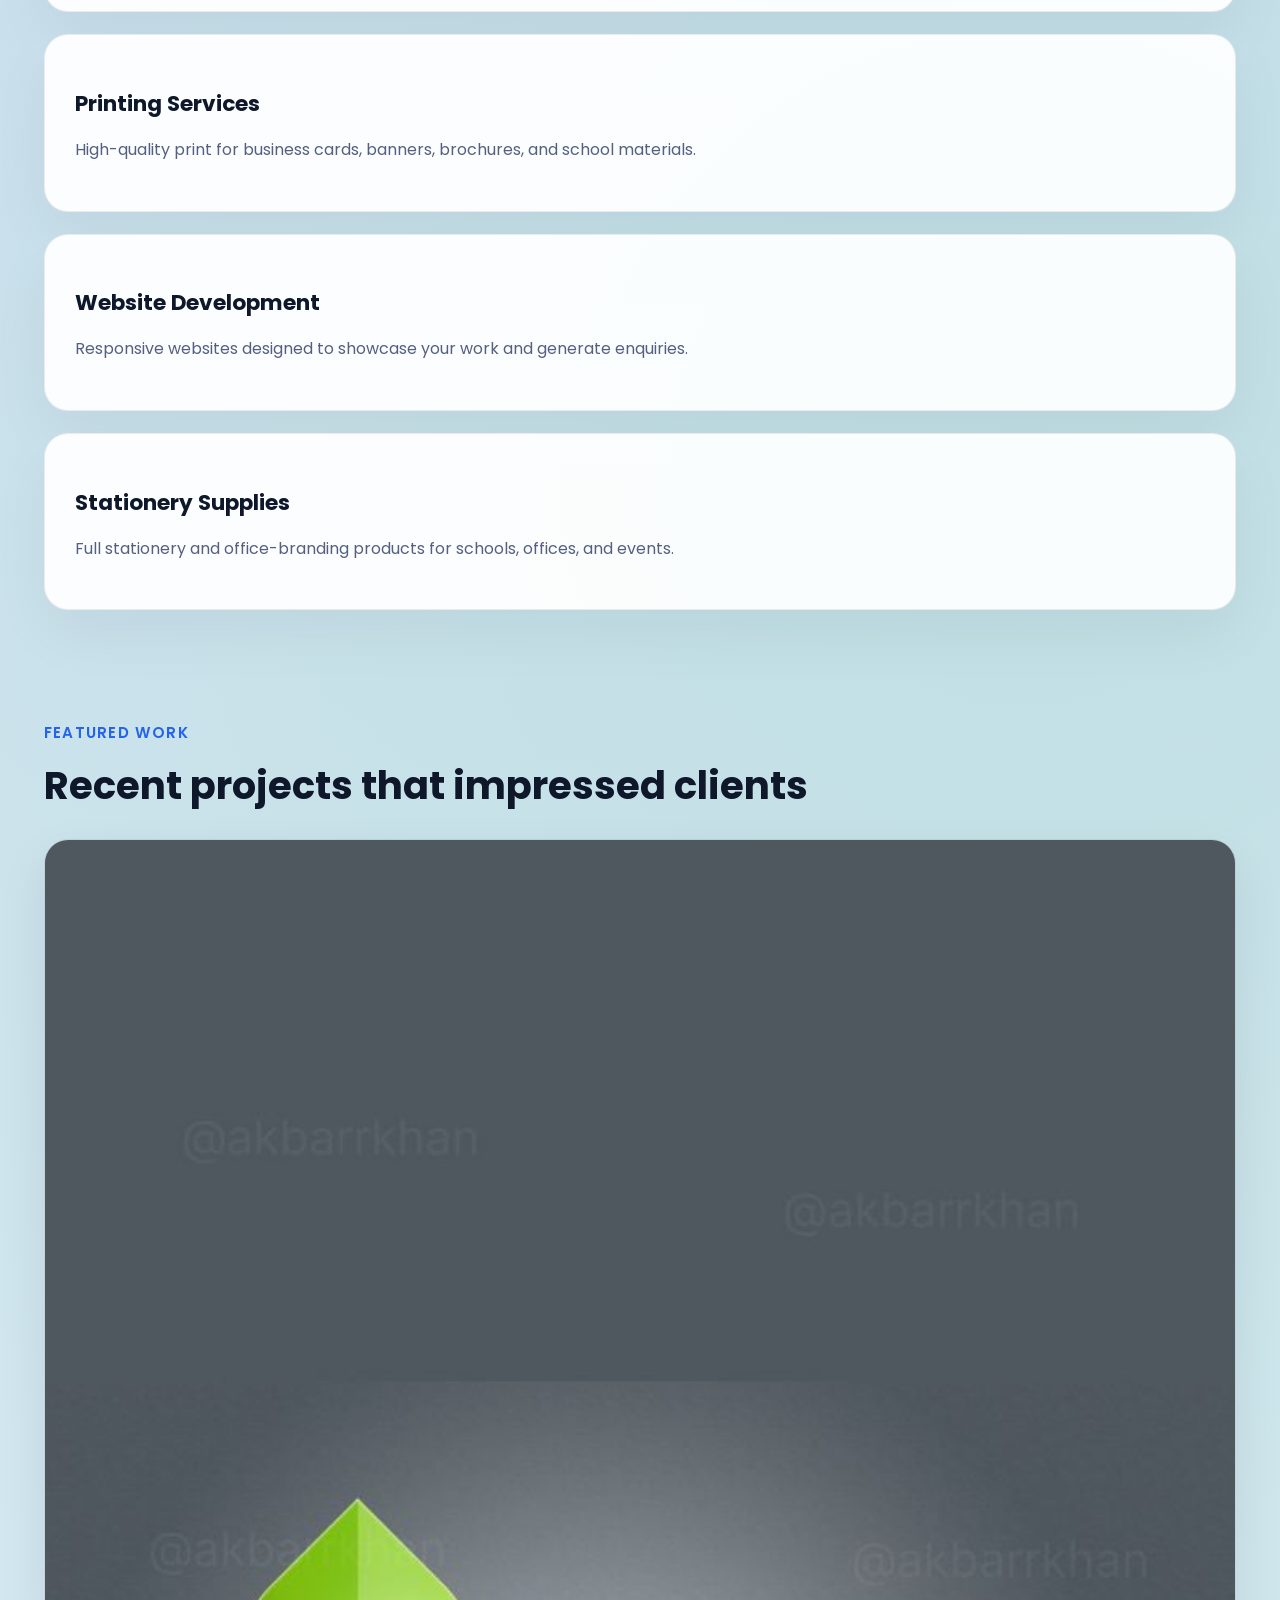
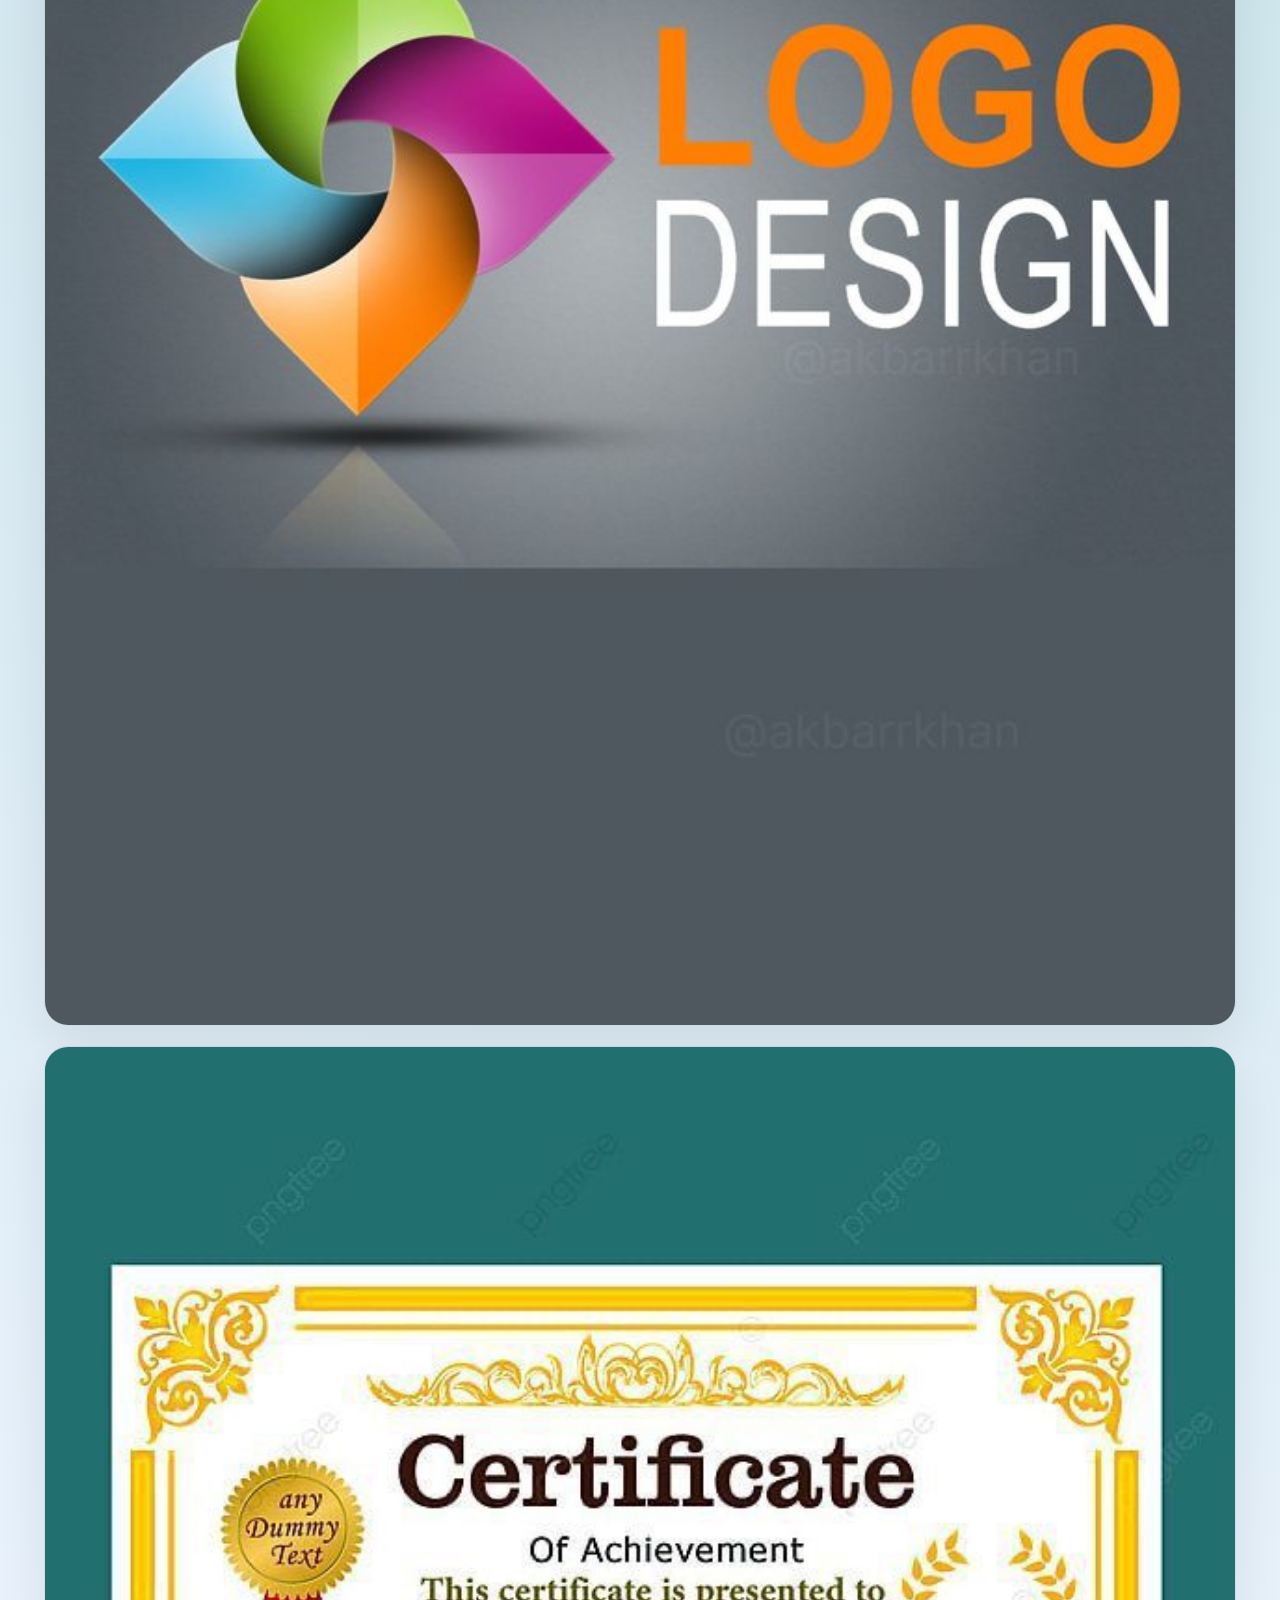
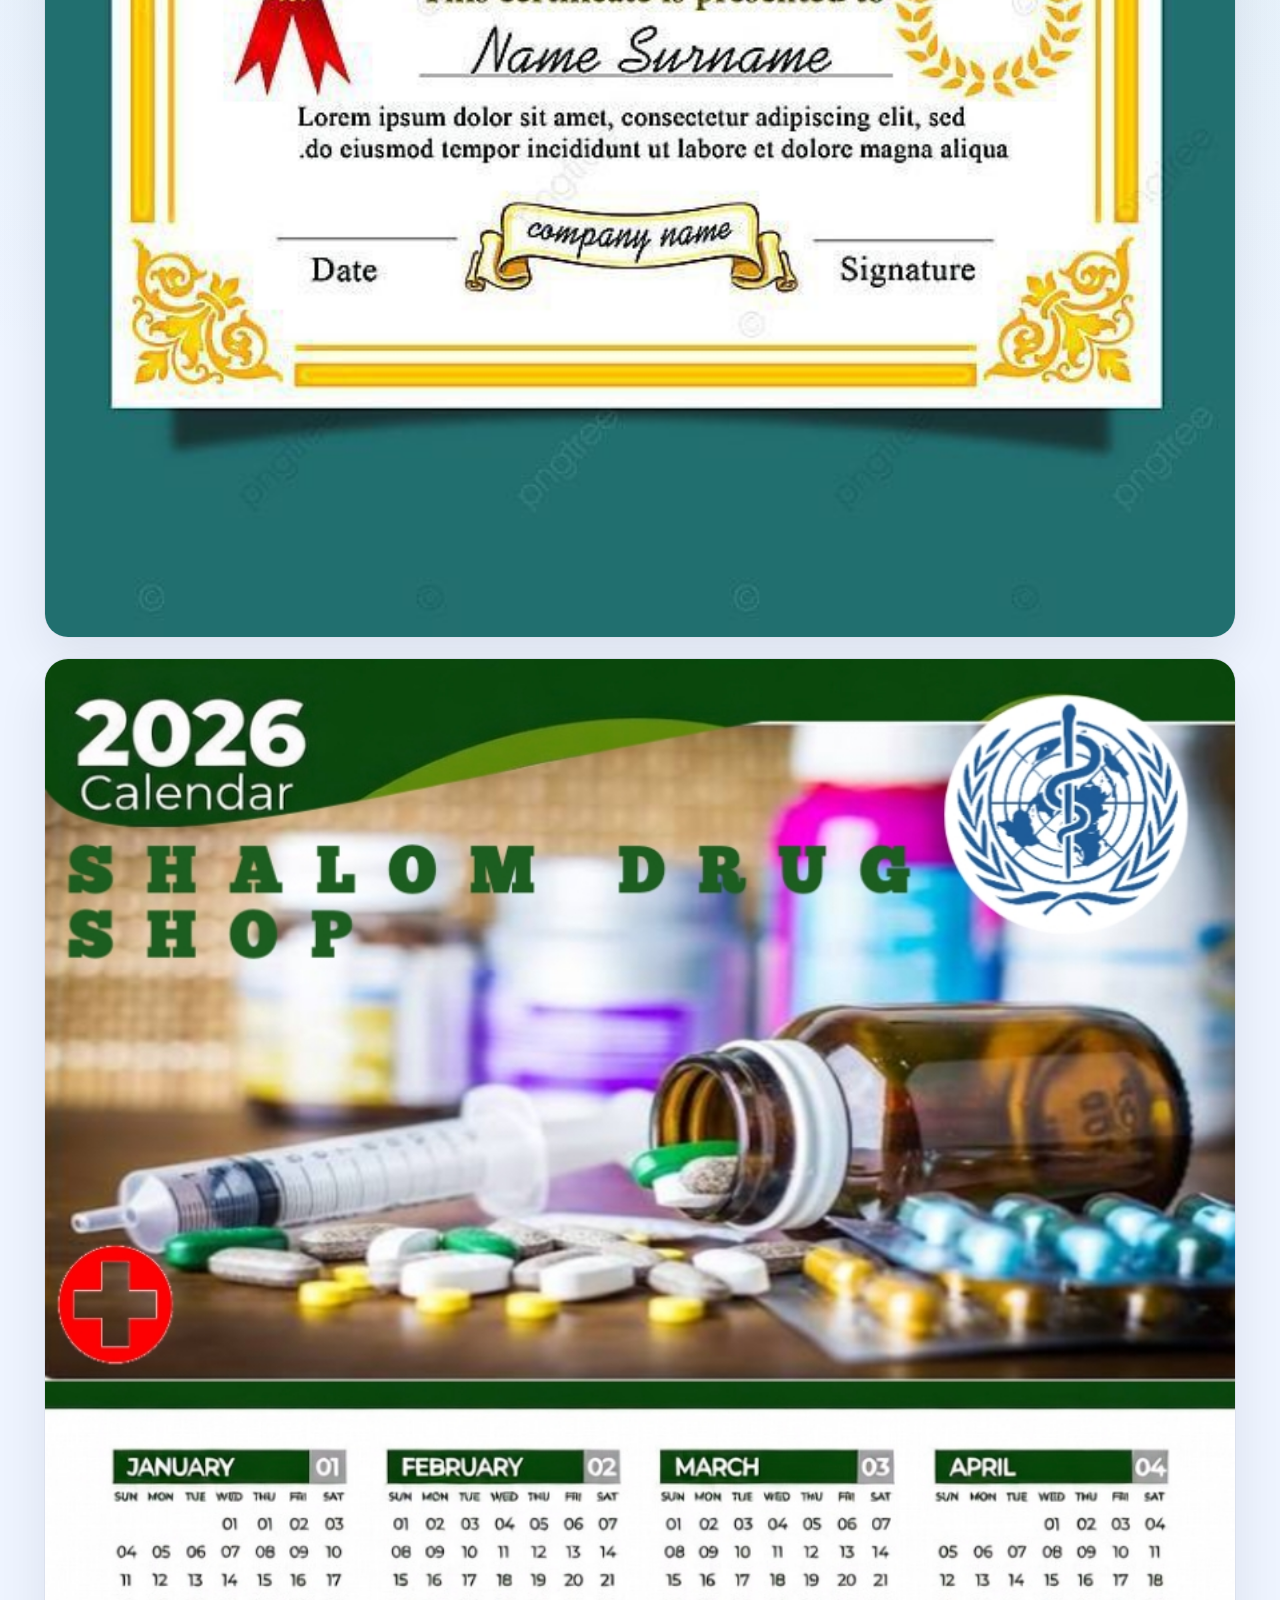
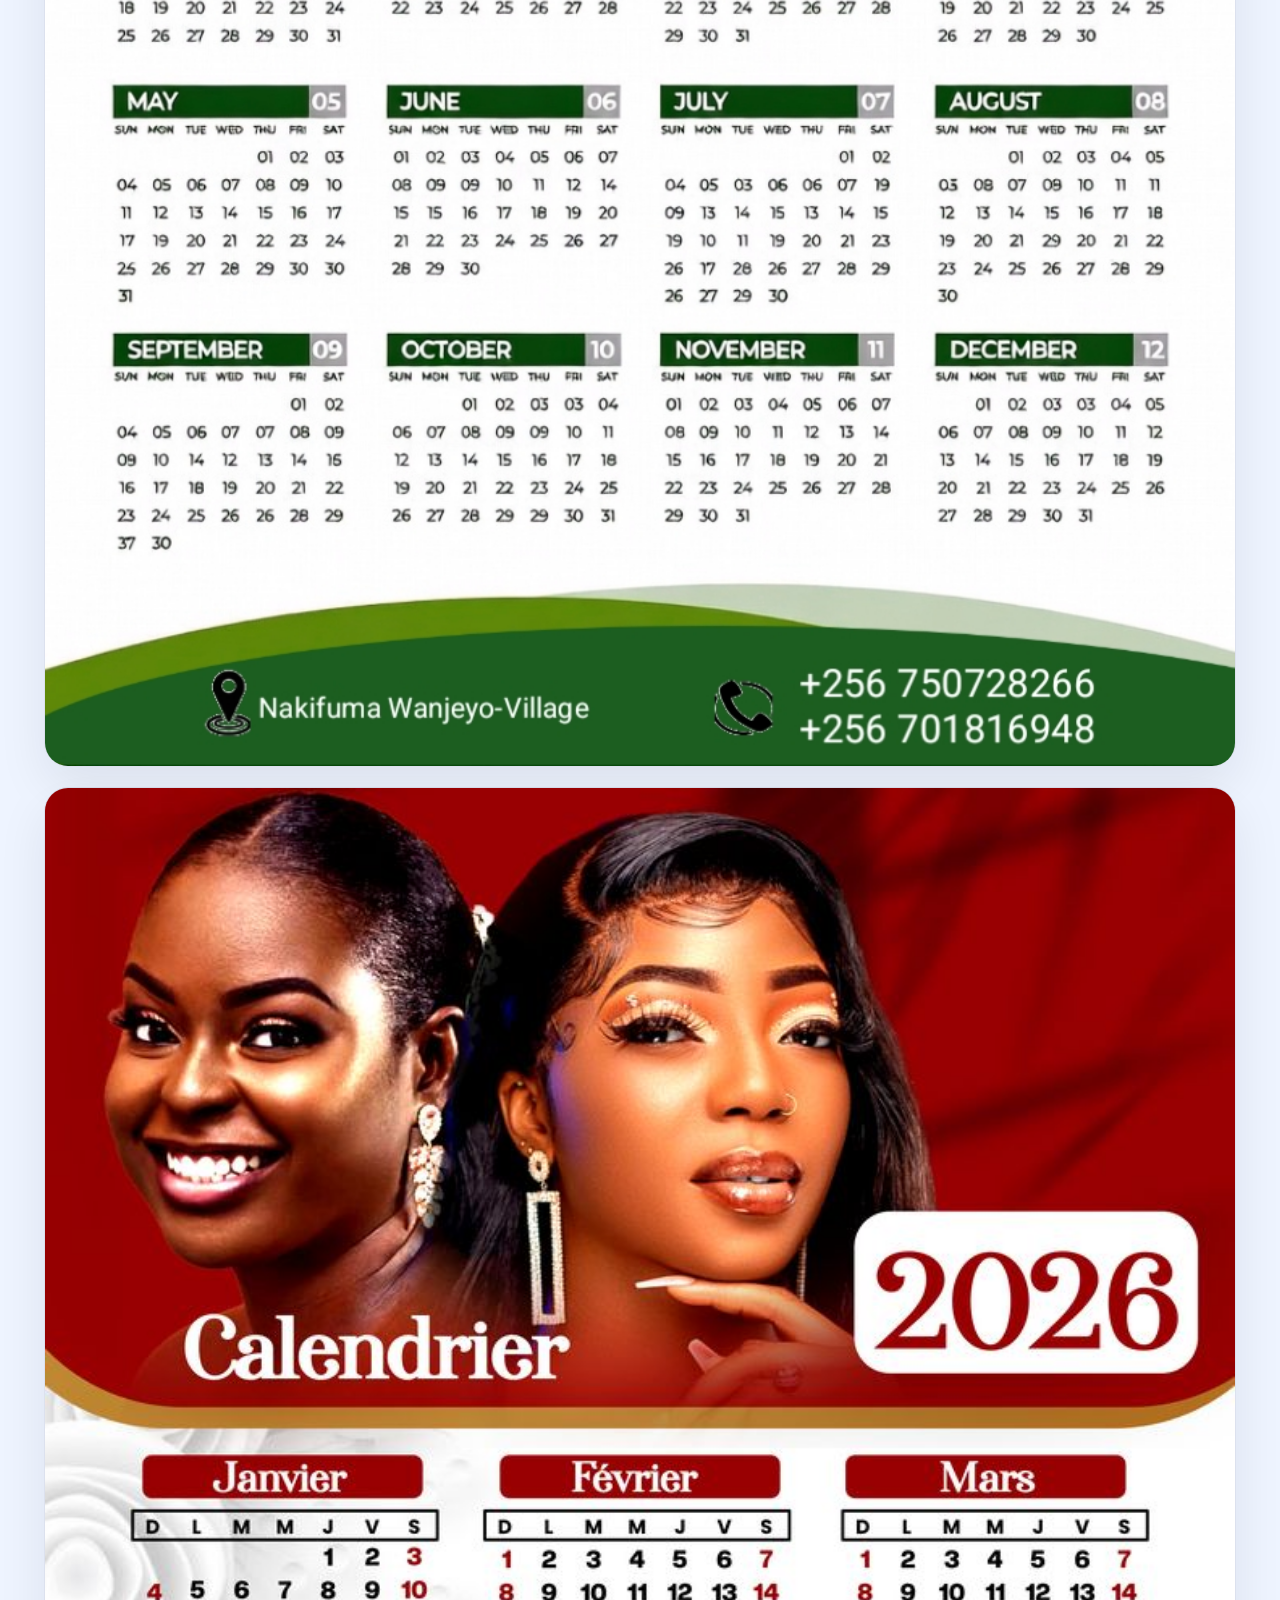
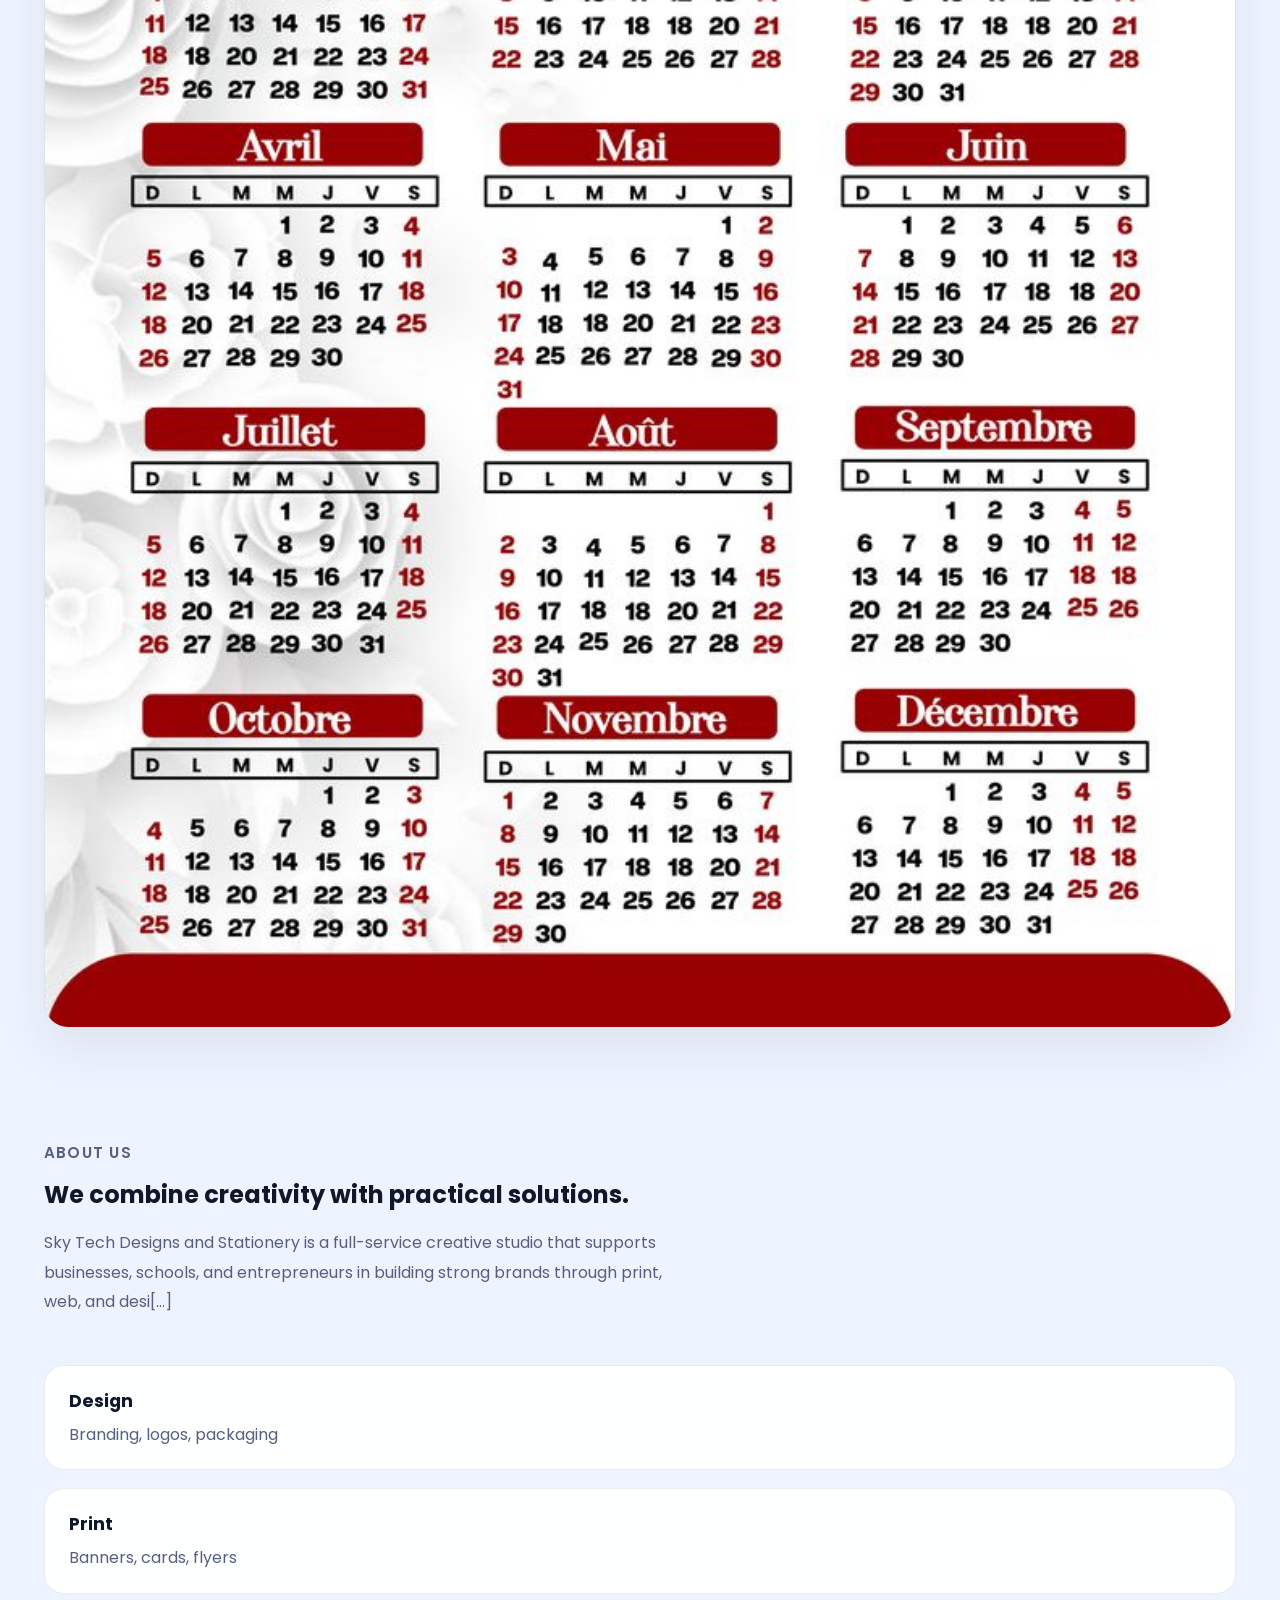
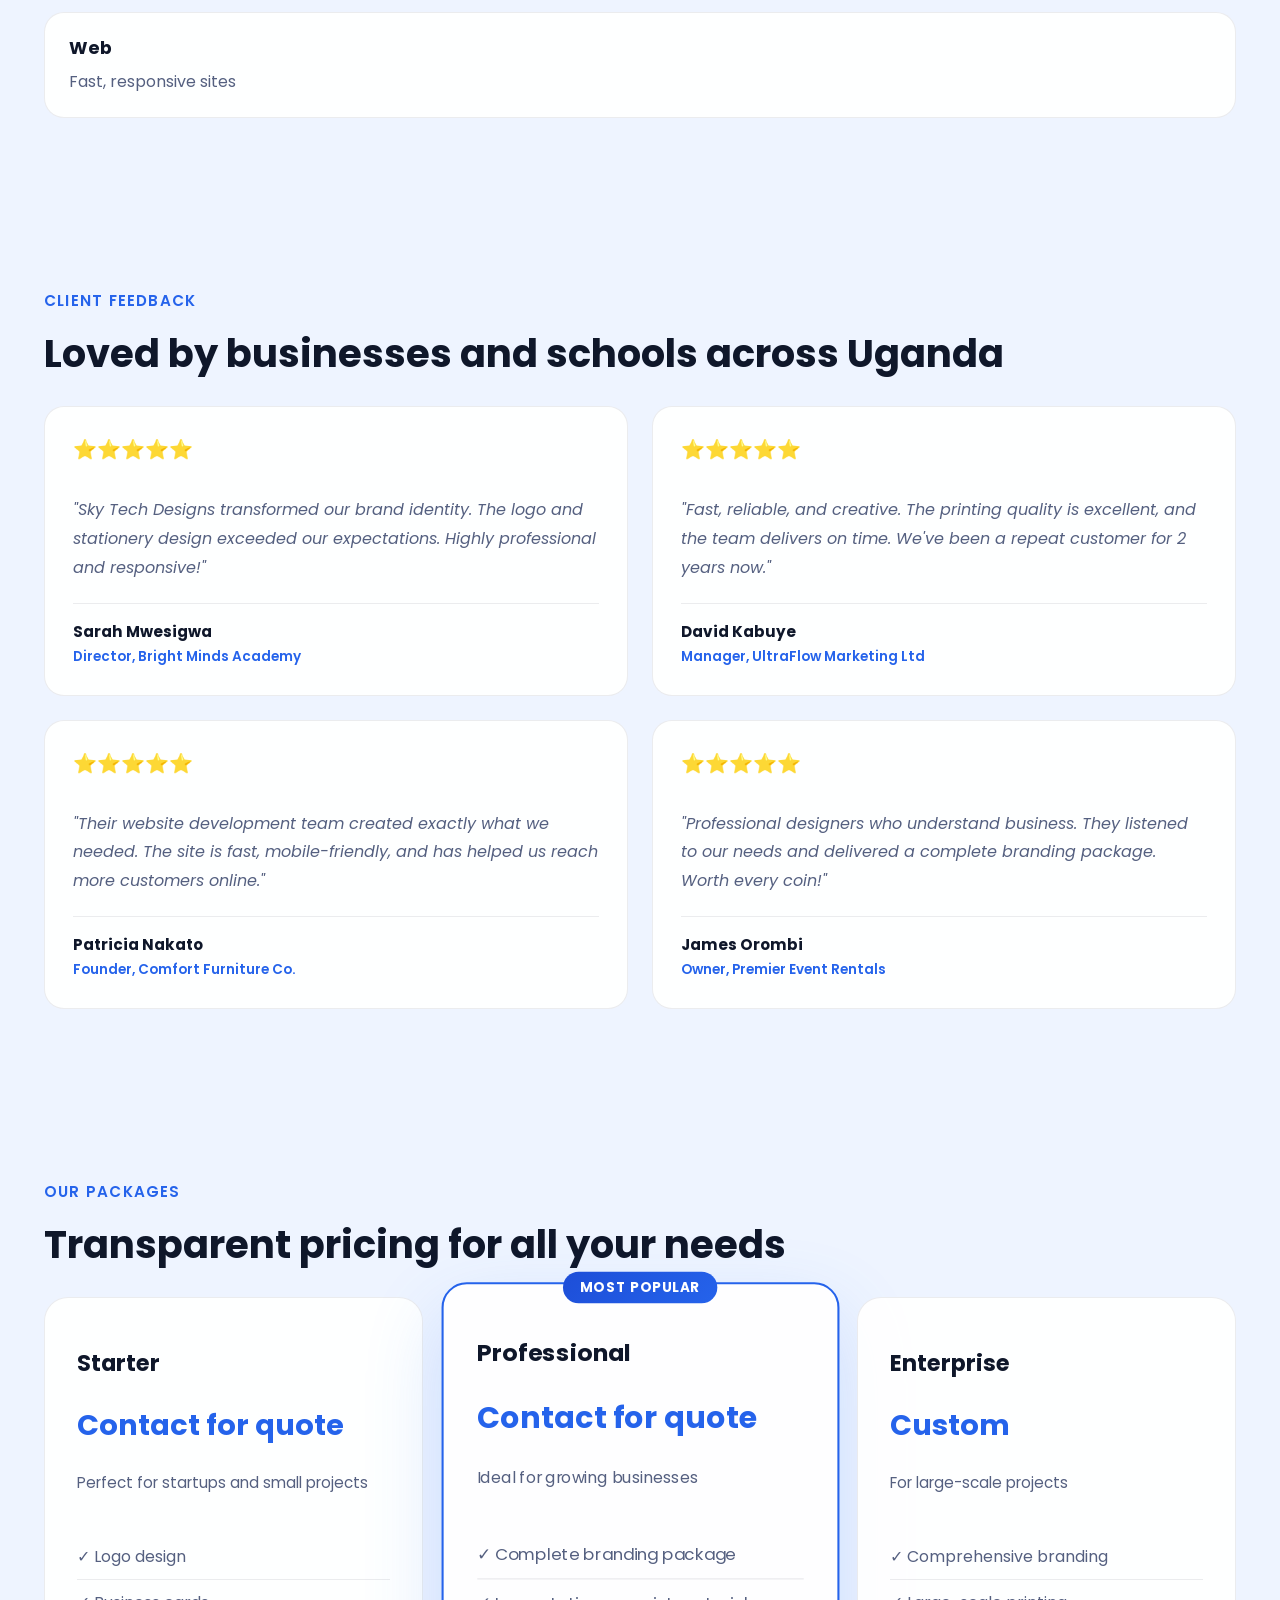
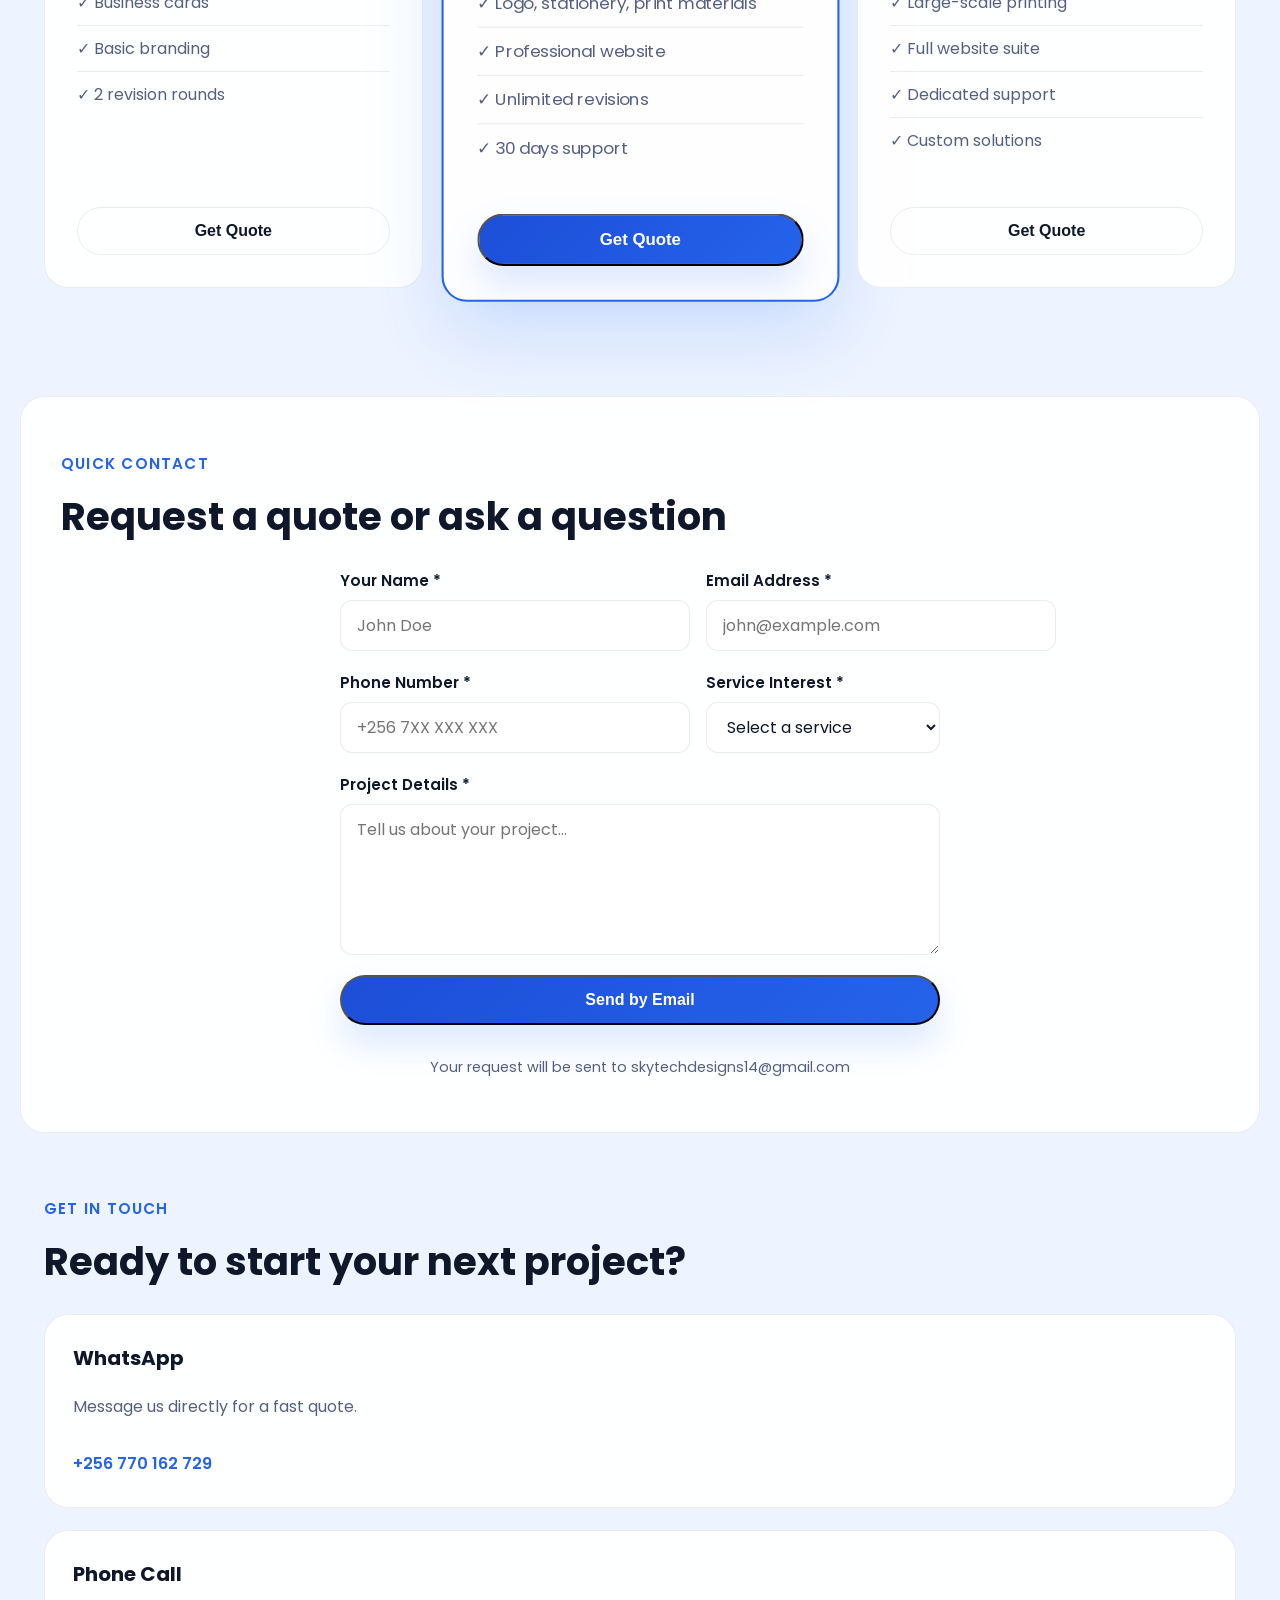
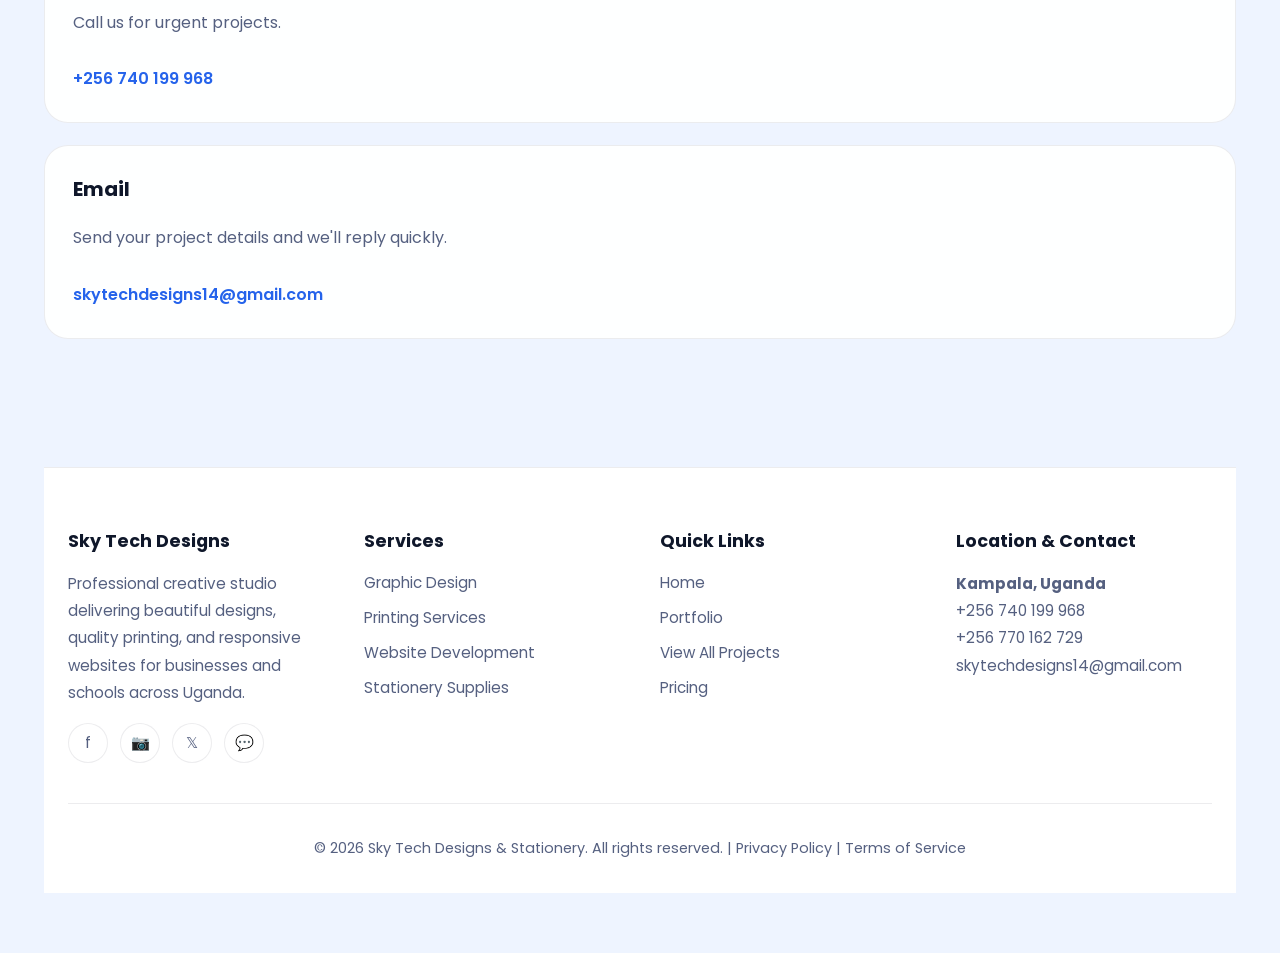
==== commit 956eda02: "UX: replace blocking alert() with non-blocking toast for quote form; add minimal styles and toast he" ====
--- a/index.html
+++ b/index.html
@@ -48,6 +48,31 @@
     <link rel="preconnect" href="https://fonts.gstatic.com" crossorigin>
     <link href="https://fonts.googleapis.com/css2?family=Poppins:wght@400;500;600;700&display=swap" rel="stylesheet">
     <link rel="stylesheet" href="style.css">
+
+    <!-- Minimal toast styles for non-blocking feedback -->
+    <style>
+    .toast {
+      position: fixed;
+      bottom: 24px;
+      left: 50%;
+      transform: translateX(-50%) translateY(20px);
+      background: rgba(0,0,0,0.85);
+      color: #fff;
+      padding: 12px 18px;
+      border-radius: 8px;
+      box-shadow: 0 6px 18px rgba(0,0,0,0.2);
+      opacity: 0;
+      pointer-events: none;
+      transition: opacity .28s ease, transform .28s ease;
+      z-index: 9999;
+      font-family: inherit;
+    }
+    .toast.show {
+      opacity: 1;
+      transform: translateX(-50%) translateY(0);
+      pointer-events: auto;
+    }
+    </style>
 </head>
 <body>
     <!-- Loading Screen -->
@@ -413,6 +438,9 @@
 
     <div class="cursor-glow"></div>
 
+    <!-- Non-blocking toast element -->
+    <div id="toast" class="toast" aria-live="polite"></div>
+
     <script>
         // Loading Screen
         window.addEventListener('load', () => {
@@ -434,7 +462,7 @@
 
         function applyTheme(theme) {
             document.body.classList.toggle('dark', theme === 'dark');
-            btn.textContent = theme === 'dark' ? '☀️ Light Mode' : '🌙 Dark Mode';
+            if (btn) btn.textContent = theme === 'dark' ? '☀️ Light Mode' : '🌙 Dark Mode';
         }
 
         if (savedTheme) {
@@ -443,12 +471,14 @@
             applyTheme('dark');
         }
 
-        btn.addEventListener('click', () => {
-            const isDark = document.body.classList.toggle('dark');
-            const theme = isDark ? 'dark' : 'light';
-            localStorage.setItem('theme', theme);
-            applyTheme(theme);
-        });
+        if (btn) {
+            btn.addEventListener('click', () => {
+                const isDark = document.body.classList.toggle('dark');
+                const theme = isDark ? 'dark' : 'light';
+                localStorage.setItem('theme', theme);
+                applyTheme(theme);
+            });
+        }
 
         // Typing Animation
         const words = ['Graphic Designer', 'Web Developer', 'UI/UX Designer', 'Creative Thinker'];
@@ -458,6 +488,7 @@
         let deleting = false;
 
         function typeEffect() {
+            if (!typing) return;
             const currentWord = words[wordIndex];
             if (!deleting) {
                 typing.textContent = currentWord.slice(0, charIndex + 1);
@@ -496,34 +527,39 @@
         // Cursor Glow Effect
         const glow = document.querySelector('.cursor-glow');
         document.addEventListener('mousemove', e => {
+            if (!glow) return;
             glow.style.left = `${e.clientX}px`;
             glow.style.top = `${e.clientY}px`;
             glow.style.opacity = '1';
         });
         document.addEventListener('mouseleave', () => {
-            glow.style.opacity = '0';
+            if (glow) glow.style.opacity = '0';
         });
 
         // Back to Top Button
         const backToTop = document.getElementById('backToTop');
         window.addEventListener('scroll', () => {
-            if (window.scrollY > 300) {
-                backToTop.classList.add('visible');
-            } else {
-                backToTop.classList.remove('visible');
+            if (backToTop) {
+                if (window.scrollY > 300) {
+                    backToTop.classList.add('visible');
+                } else {
+                    backToTop.classList.remove('visible');
+                }
             }
         });
 
-        backToTop.addEventListener('click', () => {
-            window.scrollTo({ top: 0, behavior: 'smooth' });
-        });
+        if (backToTop) {
+            backToTop.addEventListener('click', () => {
+                window.scrollTo({ top: 0, behavior: 'smooth' });
+            });
+        }
 
         // Smooth Navigation
         document.querySelectorAll('.main-nav a').forEach(link => {
             link.addEventListener('click', event => {
                 event.preventDefault();
                 const href = link.getAttribute('href');
-                if (href.startsWith('#')) {
+                if (href && href.startsWith('#')) {
                     const element = document.querySelector(href);
                     if (element) {
                         element.scrollIntoView({ behavior: 'smooth' });
@@ -532,37 +568,58 @@
             });
         });
 
+        // Toast helper (non-blocking)
+        function showToast(msg, duration = 4000) {
+            const toast = document.getElementById('toast');
+            if (!toast) return;
+            toast.textContent = msg;
+            toast.classList.add('show');
+            if (showToast._timeout) clearTimeout(showToast._timeout);
+            showToast._timeout = setTimeout(() => {
+                toast.classList.remove('show');
+            }, duration);
+        }
+
         // Quote Form Handler
         function scrollToForm() {
-            document.getElementById('quote-form').scrollIntoView({ behavior: 'smooth' });
+            const q = document.getElementById('quote-form');
+            if (q) q.scrollIntoView({ behavior: 'smooth' });
         }
 
         const quoteForm = document.getElementById('quoteForm');
         if (quoteForm) {
             quoteForm.addEventListener('submit', function(e) {
                 e.preventDefault();
-                
-                // Get form data
+
+                // Get form data with safe fallbacks
                 const formData = new FormData(this);
                 const data = {
-                    name: formData.get('name'),
-                    email: formData.get('email'),
-                    phone: formData.get('phone'),
-                    service: formData.get('service'),
-                    message: formData.get('message')
+                    name: formData.get('name') || '',
+                    email: formData.get('email') || '',
+                    phone: formData.get('phone') || '',
+                    service: formData.get('service') || '',
+                    message: formData.get('message') || ''
                 };
 
                 // Prepare email message
-                const subject = encodeURIComponent(`Quote Request from ${data.name}`);
-                const bodyText = `Hello Sky Tech Designs,\n\nYou have a new quote request:\n\nName: ${data.name}\nEmail: ${data.email}\nPhone: ${data.phone}\nService: ${data.service}\n\nMessage:\n${data.message}\n\n--\nSent from skytechdesigns-portfolio website.`;
+                const subject = encodeURIComponent(`Quote Request from ${data.name || 'Unknown'}`);
+                const bodyText =
+                    `Hello Sky Tech Designs,\n\n` +
+                    `You have a new quote request:\n\n` +
+                    `Name: ${data.name}\n` +
+                    `Email: ${data.email}\n` +
+                    `Phone: ${data.phone}\n` +
+                    `Service: ${data.service}\n\n` +
+                    `Message:\n${data.message}\n\n` +
+                    `--\nSent from skytechdesigns-portfolio website.`;
                 const body = encodeURIComponent(bodyText);
-                
+
                 // Open the user's email app with the quote request details
                 const emailUrl = `mailto:skytechdesigns14@gmail.com?subject=${subject}&body=${body}`;
                 window.location.href = emailUrl;
 
-                // Show success message
-                alert('Thank you! Your quote request has been prepared in your email app for skytechdesigns14@gmail.com. Please send it to complete your request.');
+                // Non-blocking UX feedback (toast)
+                showToast('Quote prepared — your email app should open. Please send to complete the request.');
                 this.reset();
             });
         }
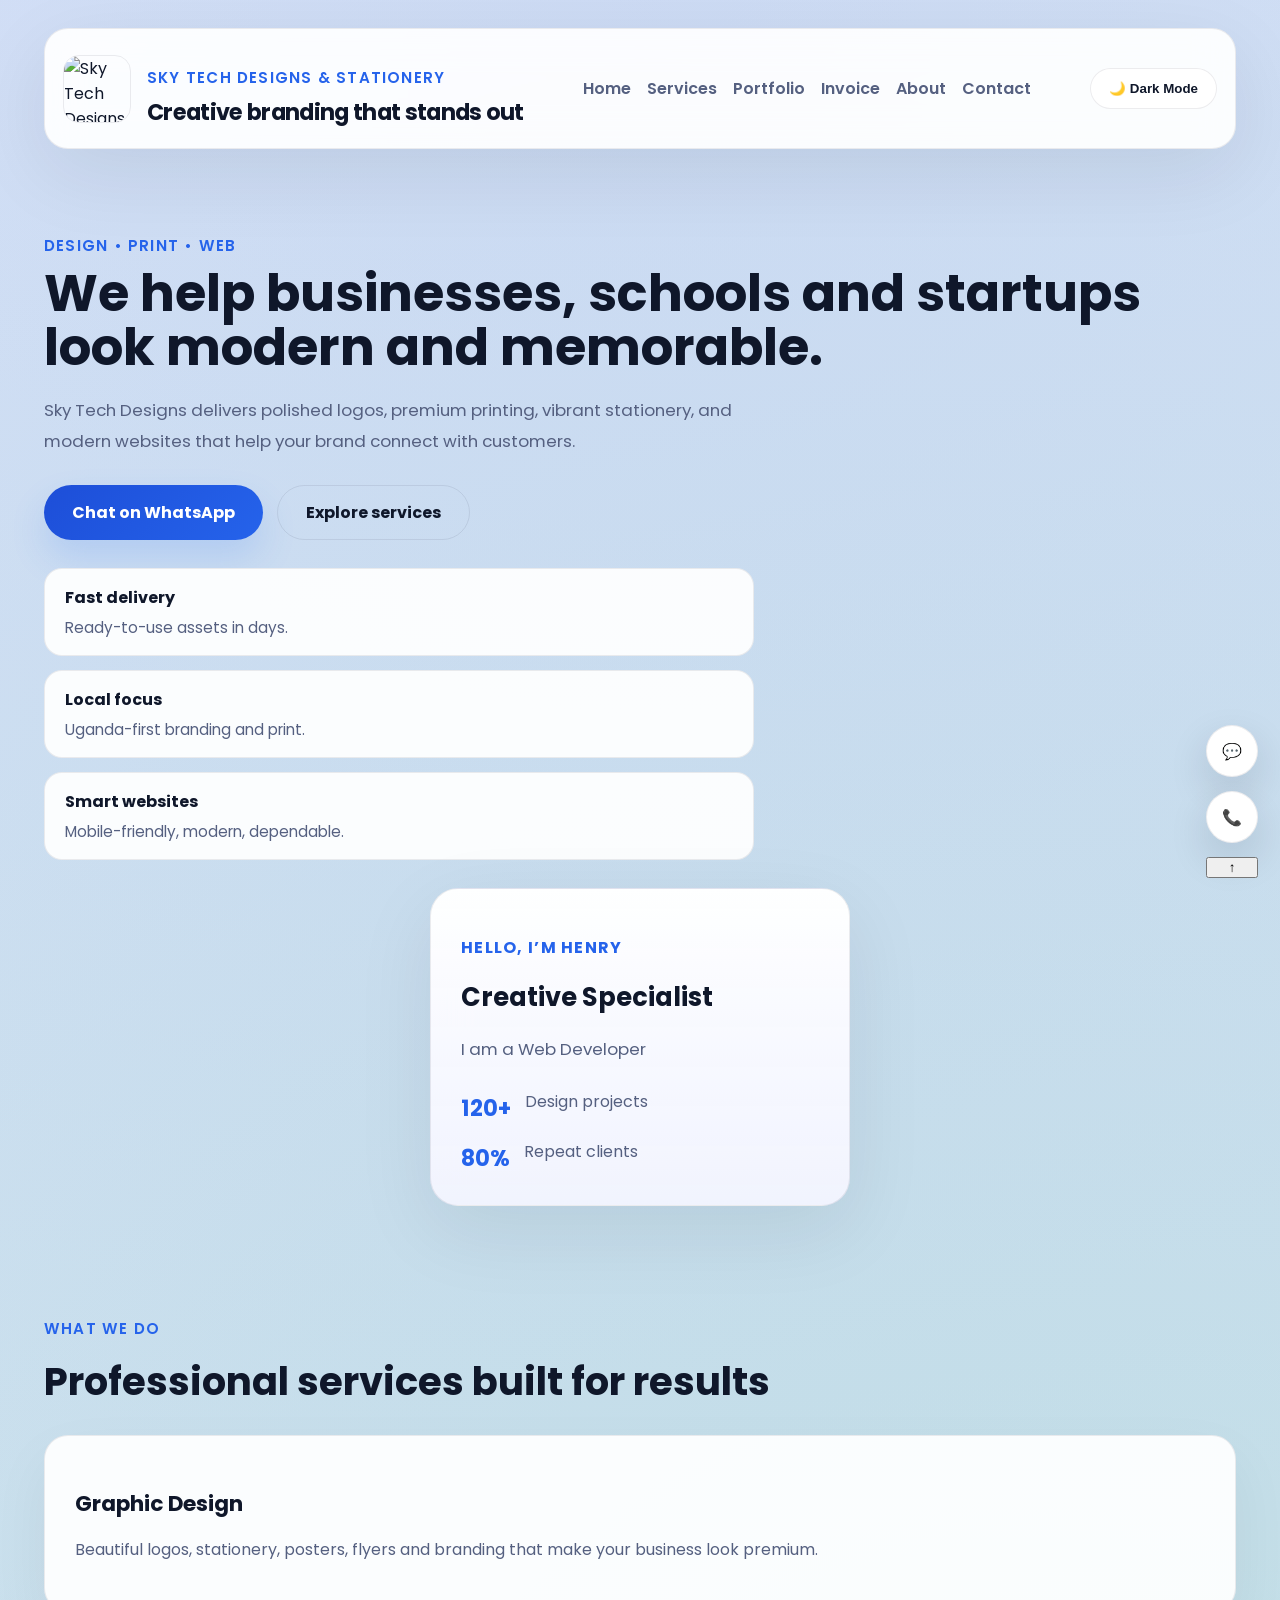
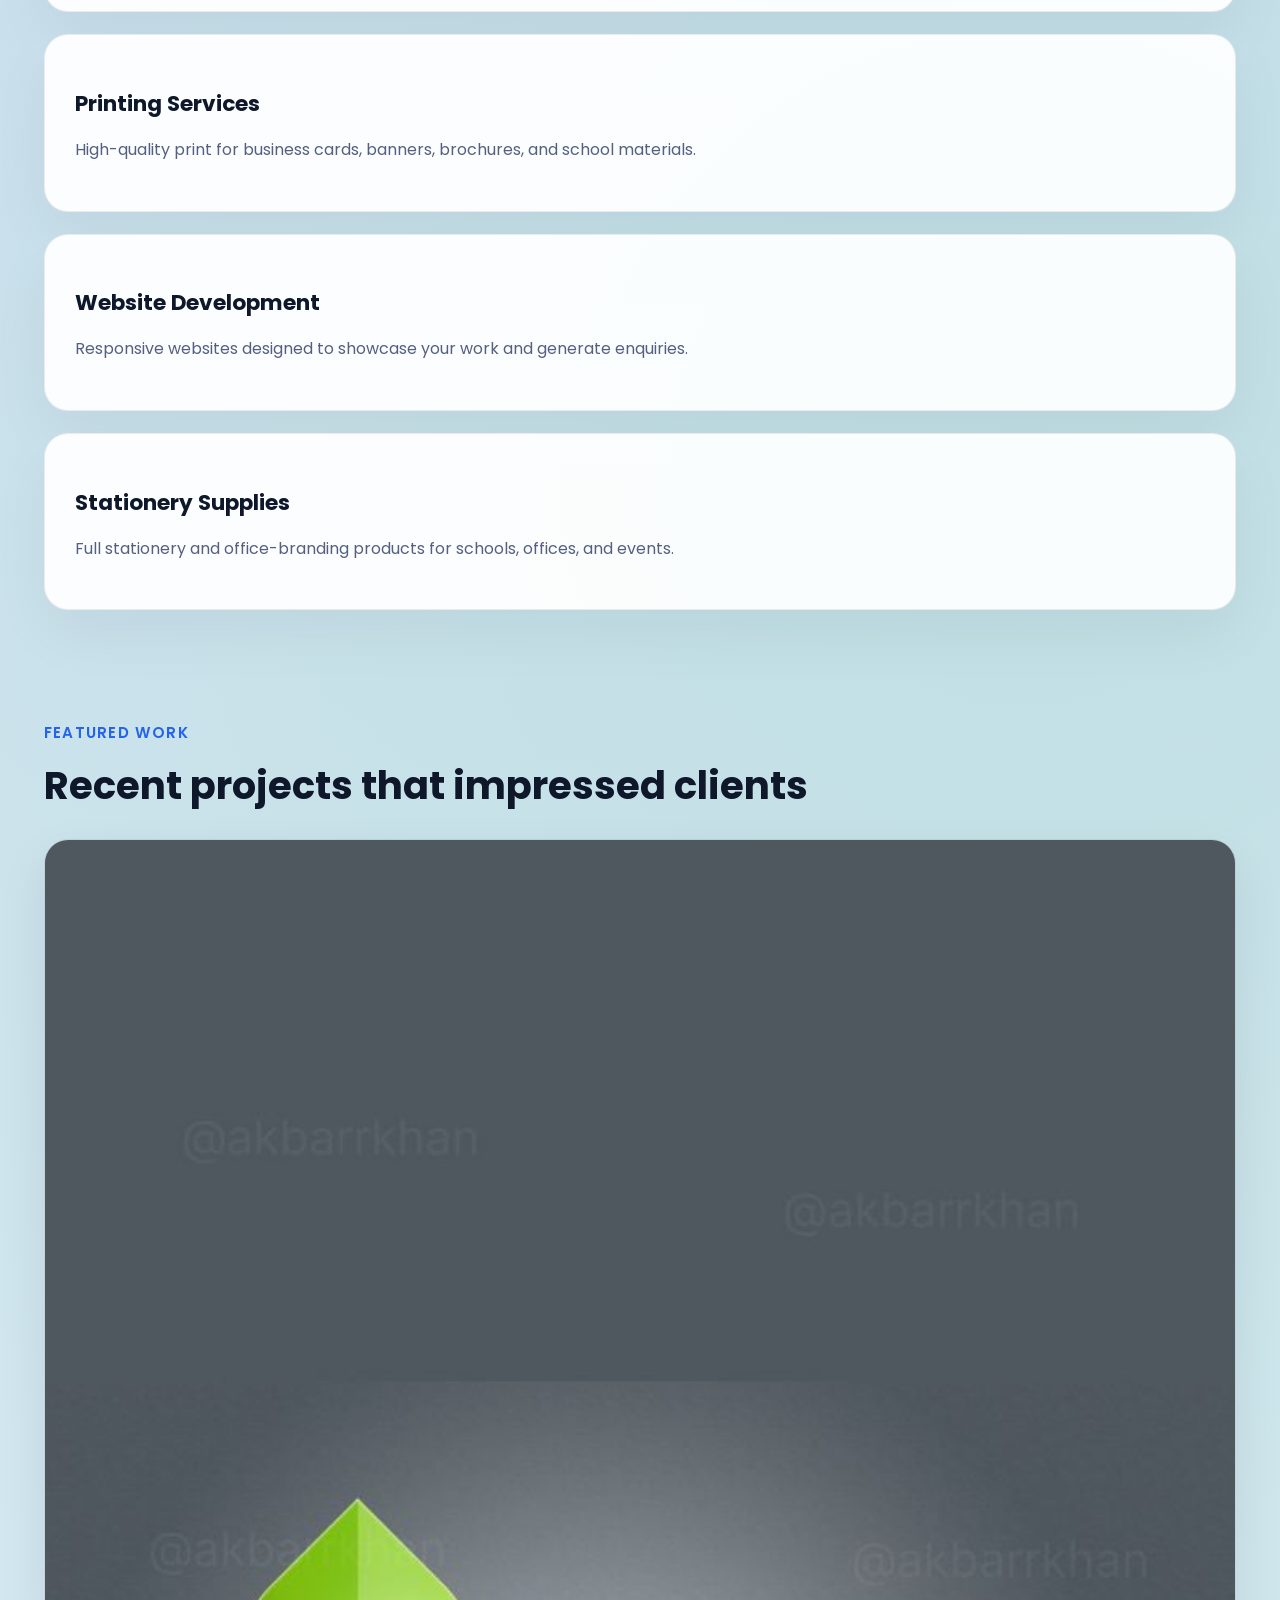
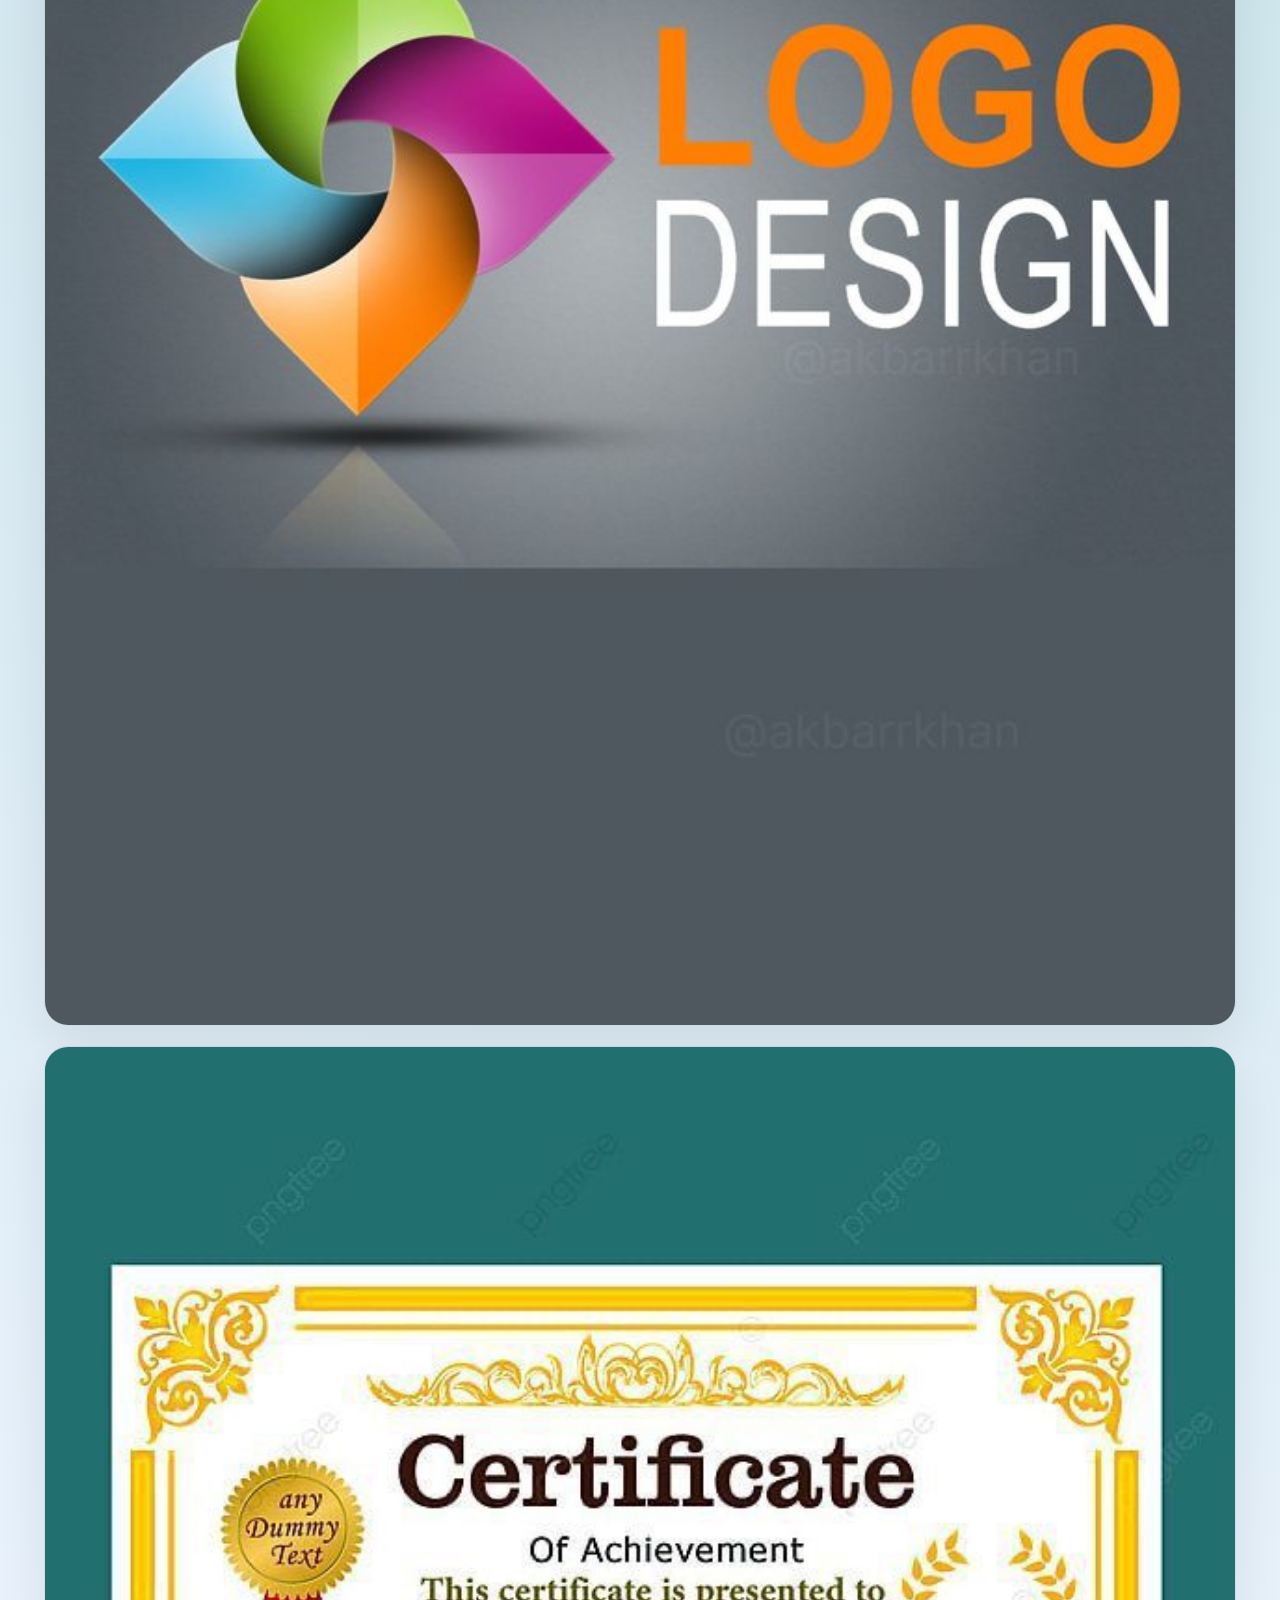
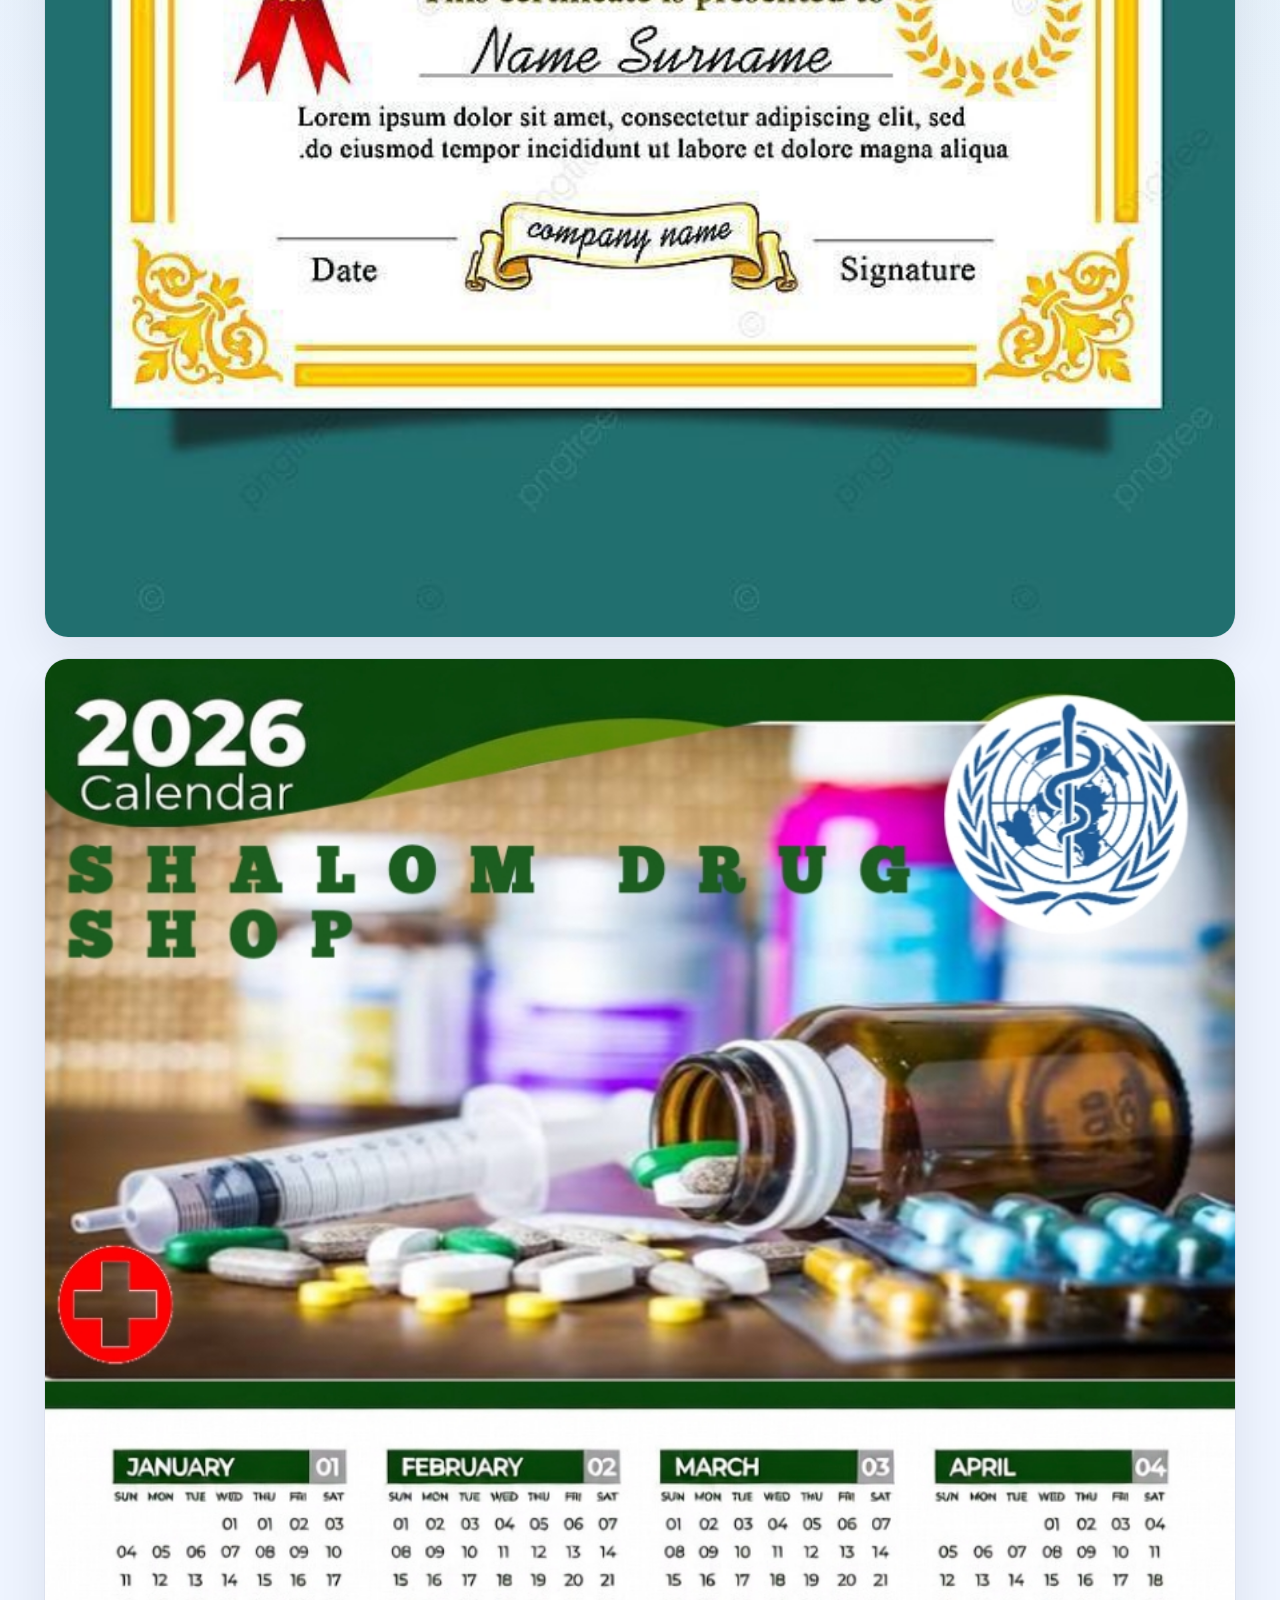
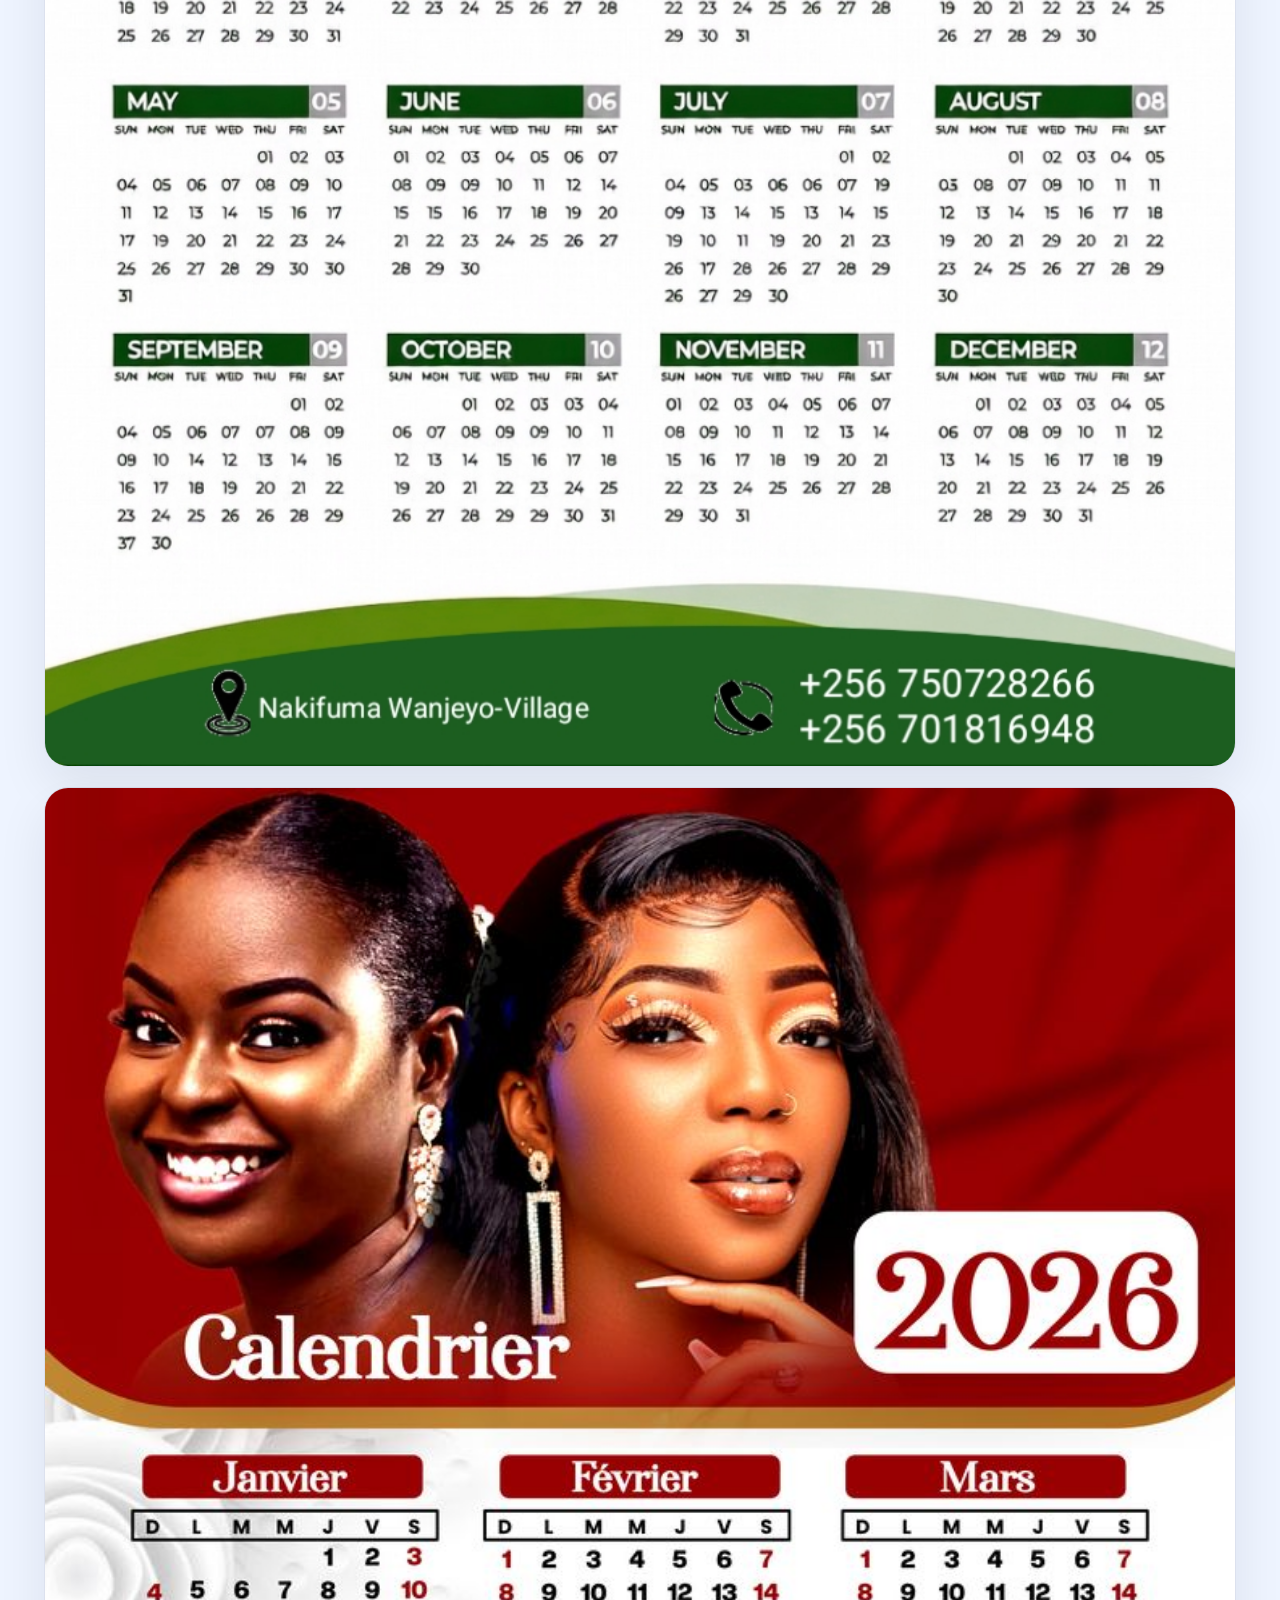
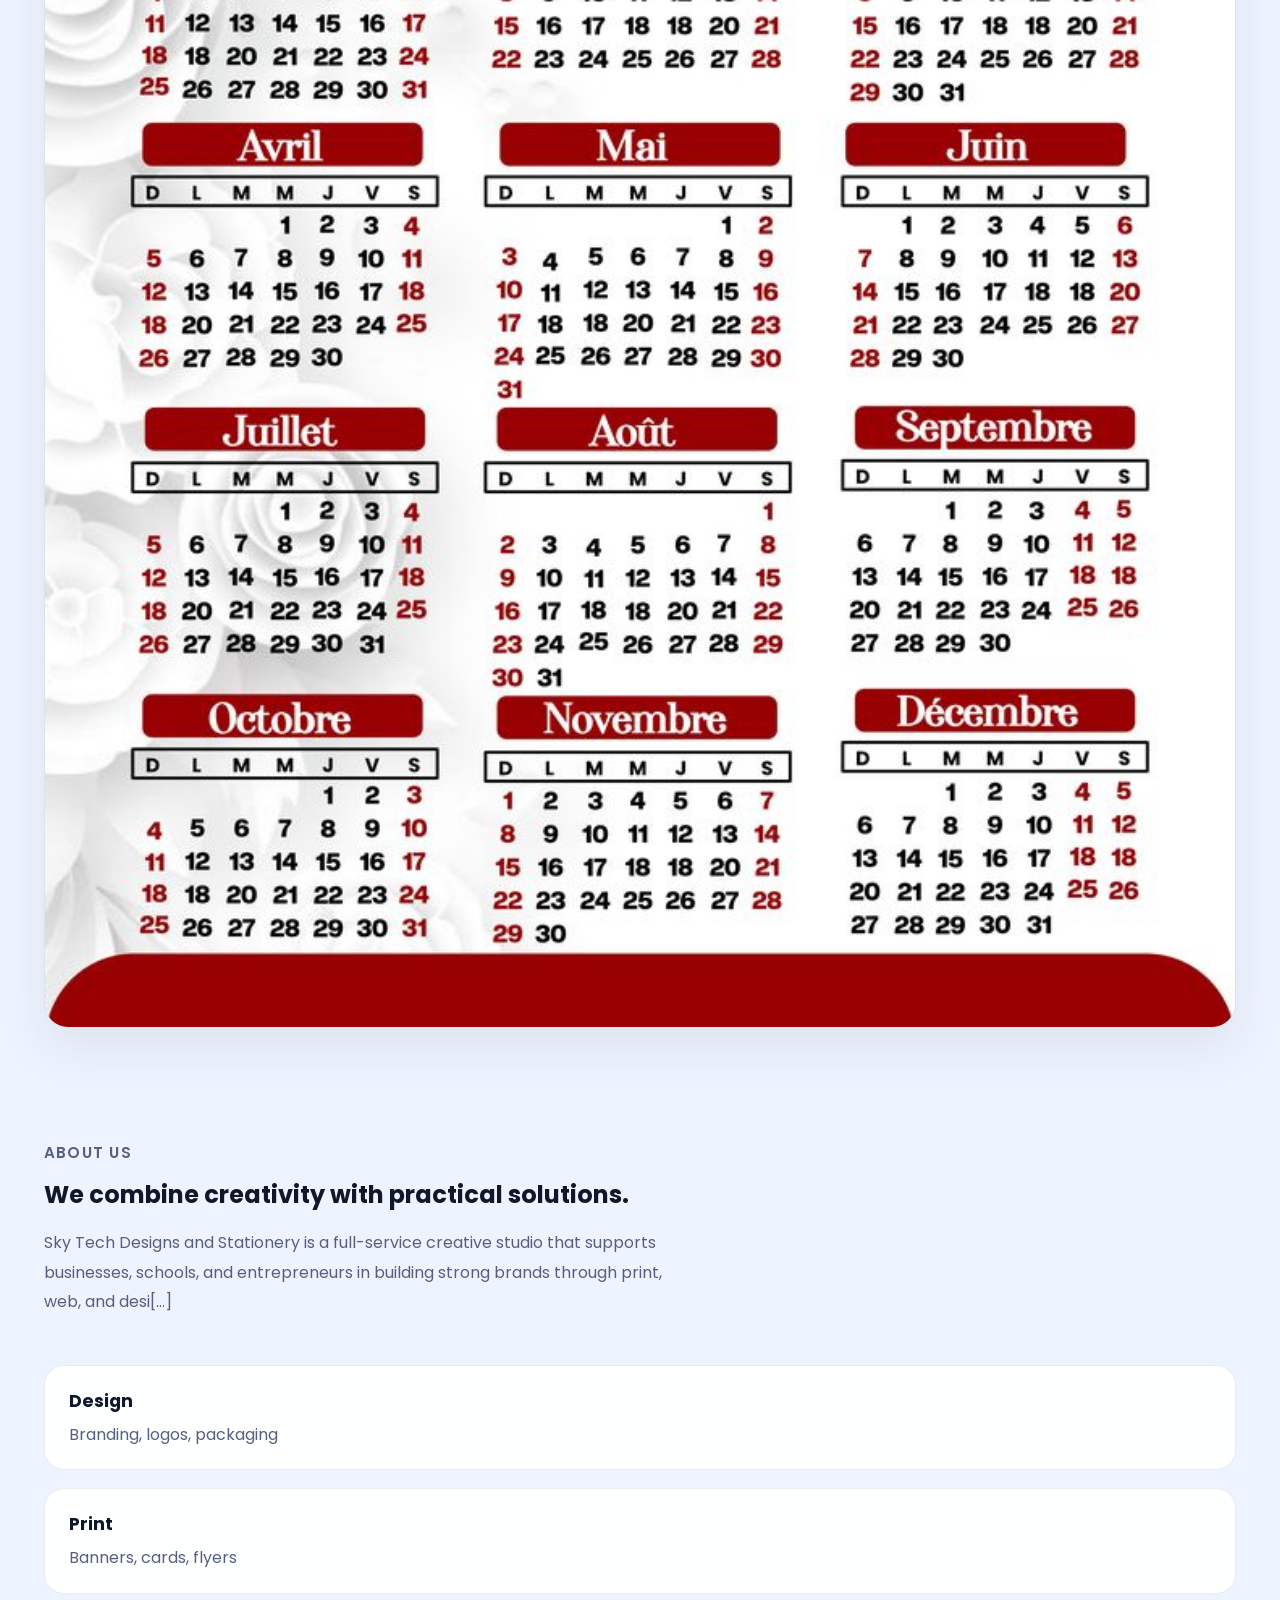
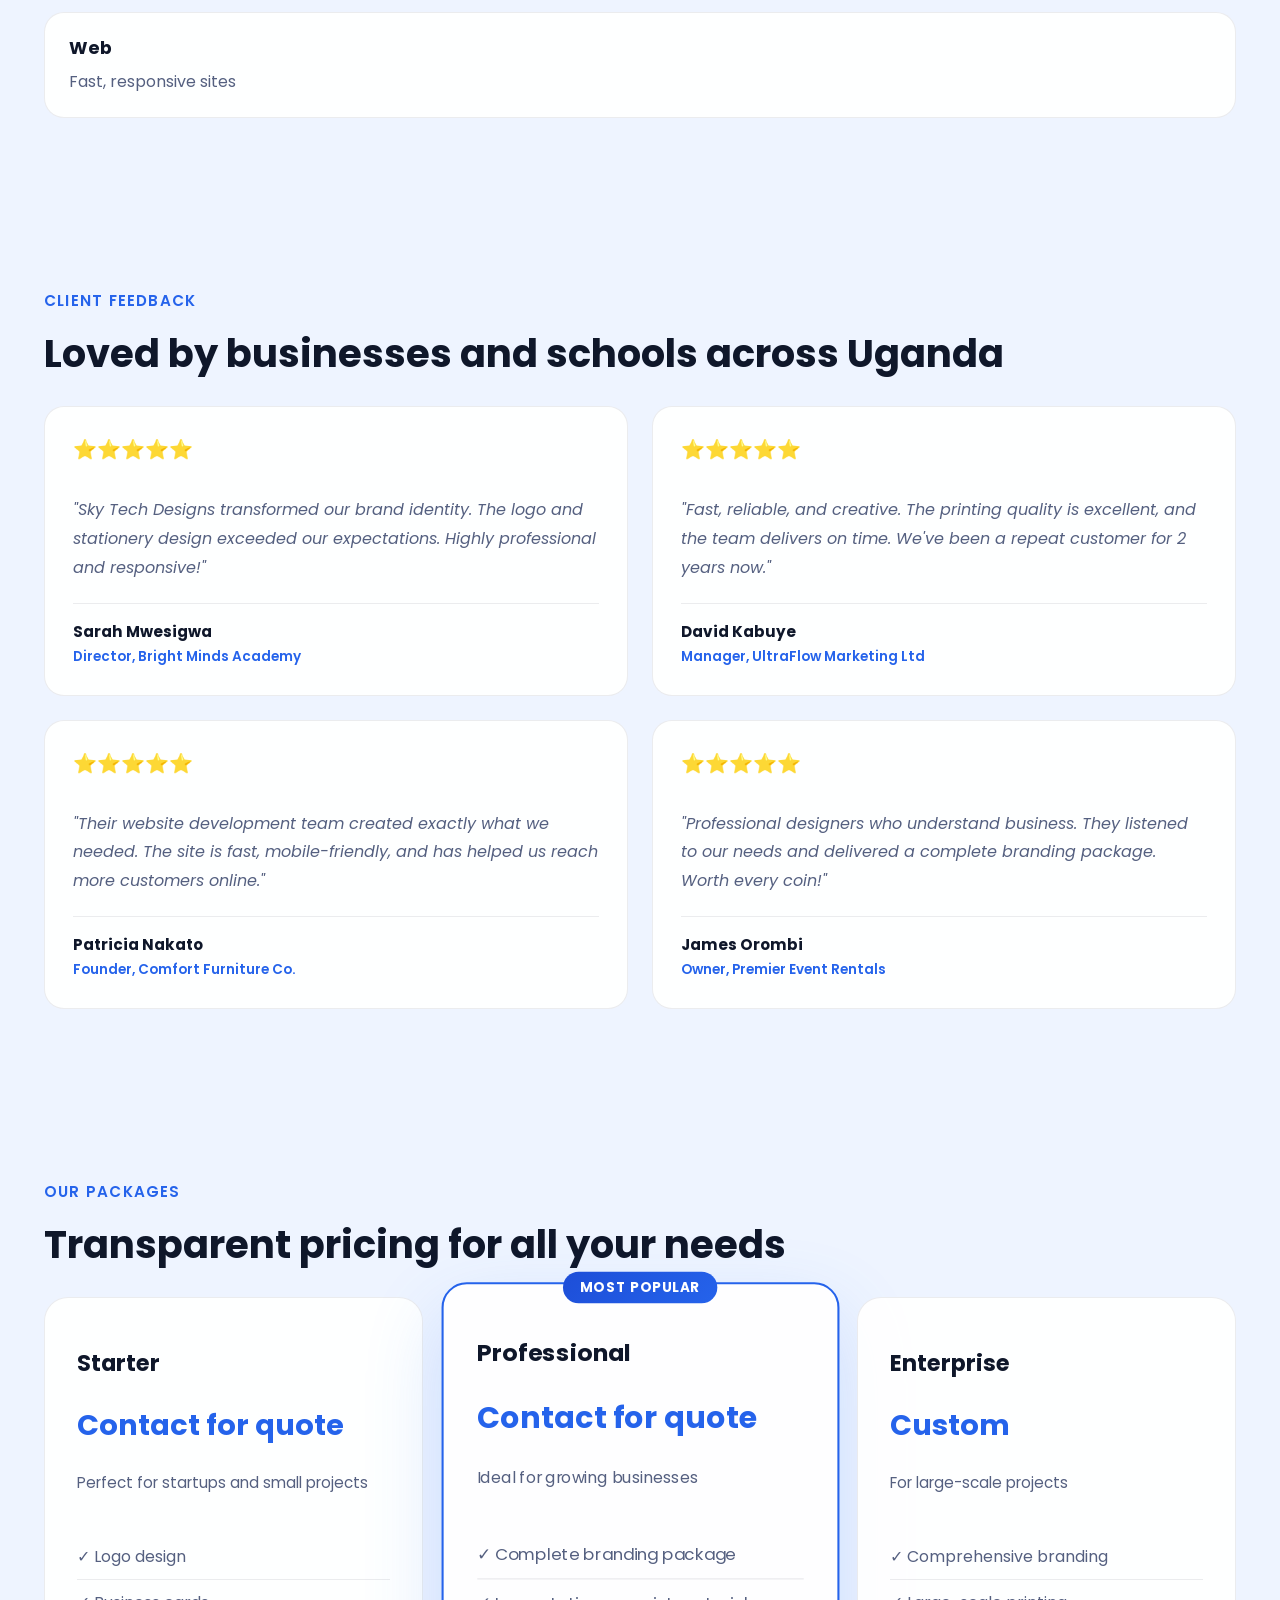
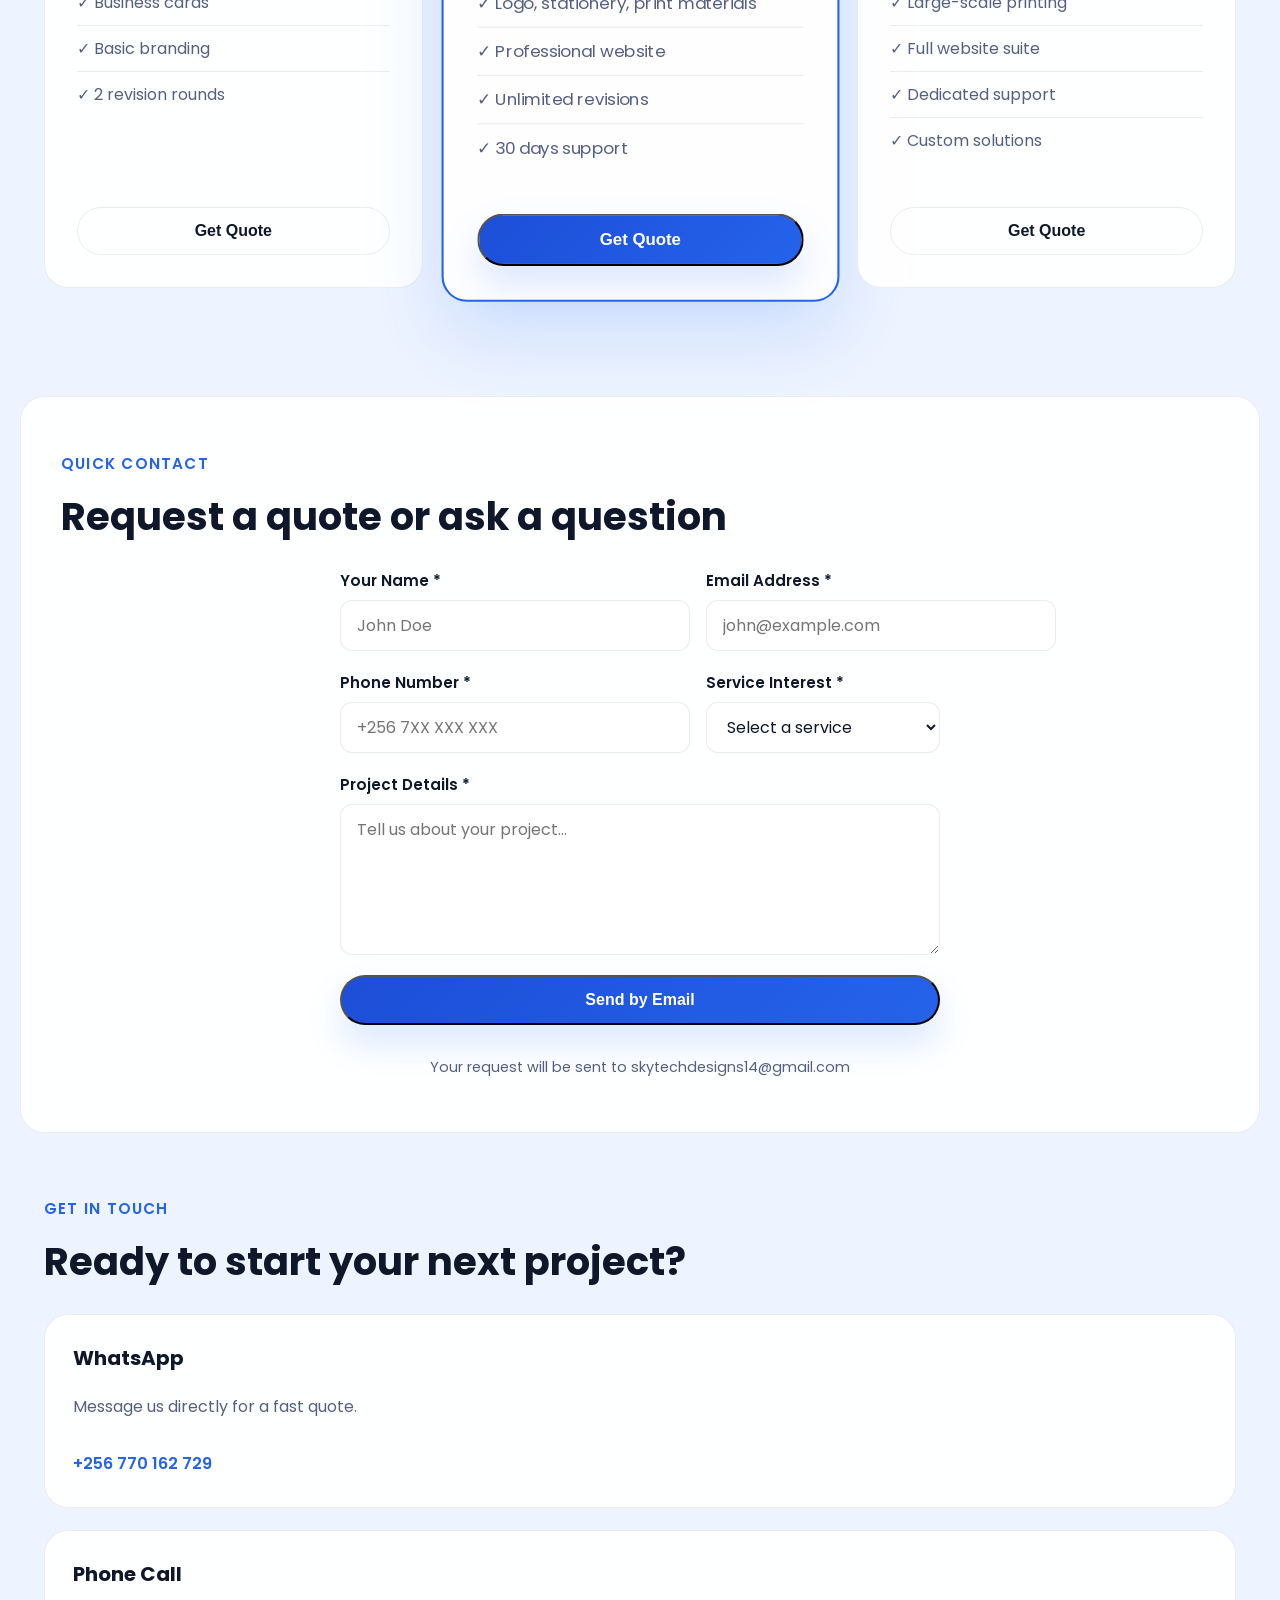
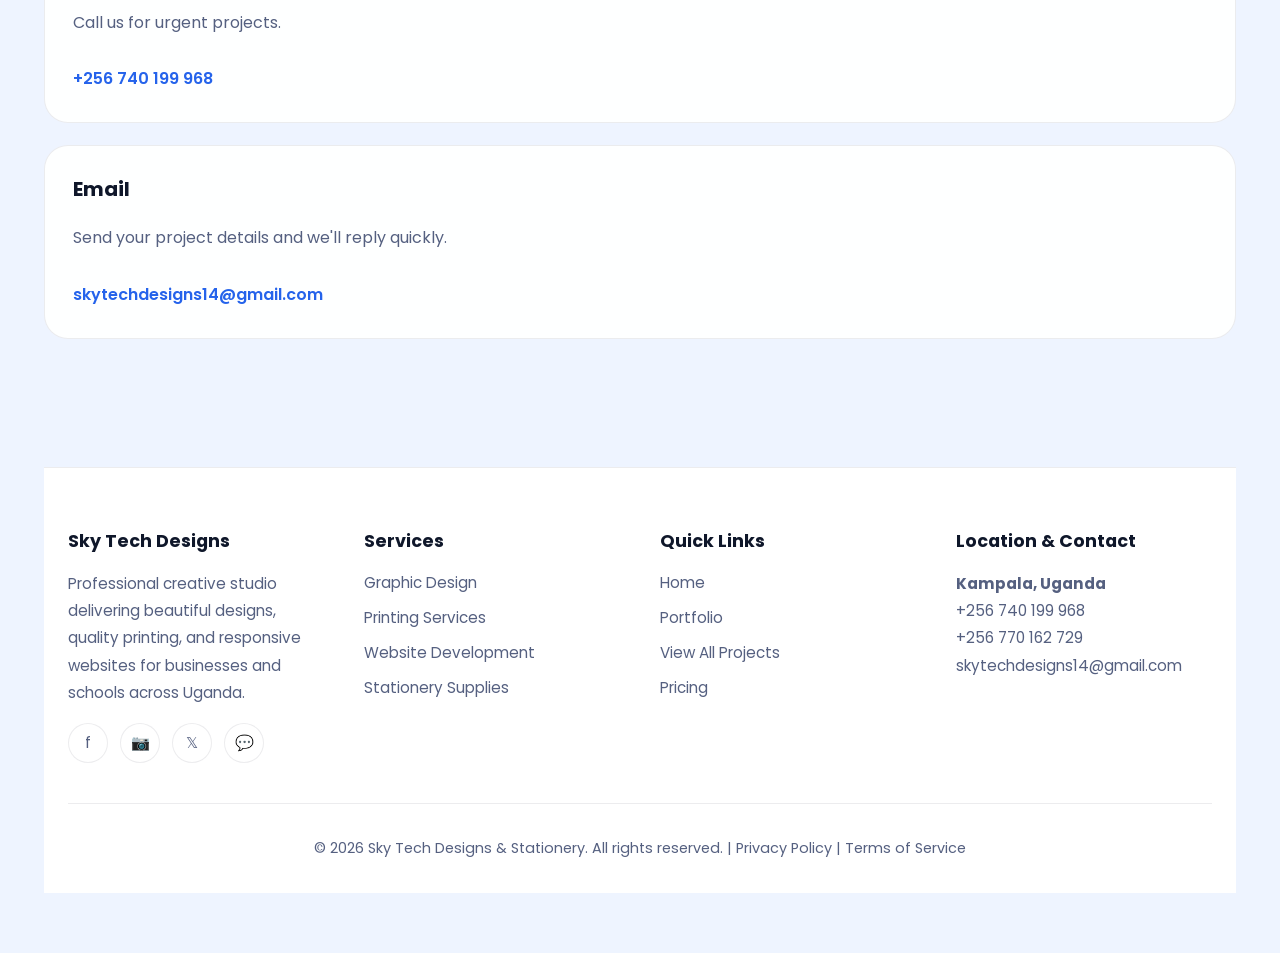
==== commit 3c102f9e: "Fix navigation links to allow external page navigation" ====
--- a/index.html
+++ b/index.html
@@ -101,7 +101,8 @@
             <nav class="main-nav">
                 <a href="#home">Home</a>
                 <a href="#services">Services</a>
-                <a href="#portfolio">Portfolio</a>
+                <a href="portfolio.html">Portfolio</a>
+                <a href="invoice.html">Invoice</a>
                 <a href="#about">About</a>
                 <a href="#contact">Contact</a>
             </nav>
@@ -557,14 +558,15 @@
         // Smooth Navigation
         document.querySelectorAll('.main-nav a').forEach(link => {
             link.addEventListener('click', event => {
-                event.preventDefault();
                 const href = link.getAttribute('href');
                 if (href && href.startsWith('#')) {
+                    event.preventDefault();
                     const element = document.querySelector(href);
                     if (element) {
                         element.scrollIntoView({ behavior: 'smooth' });
                     }
                 }
+                // Allow external page navigation (portfolio.html, invoice.html, etc.)
             });
         });
 
--- a/style.css
+++ b/style.css
@@ -1006,7 +1006,7 @@
     .topbar {
         padding: 22px 18px;
     }
-}
+
 
 @media (max-width: 720px) {
     .page-shell {
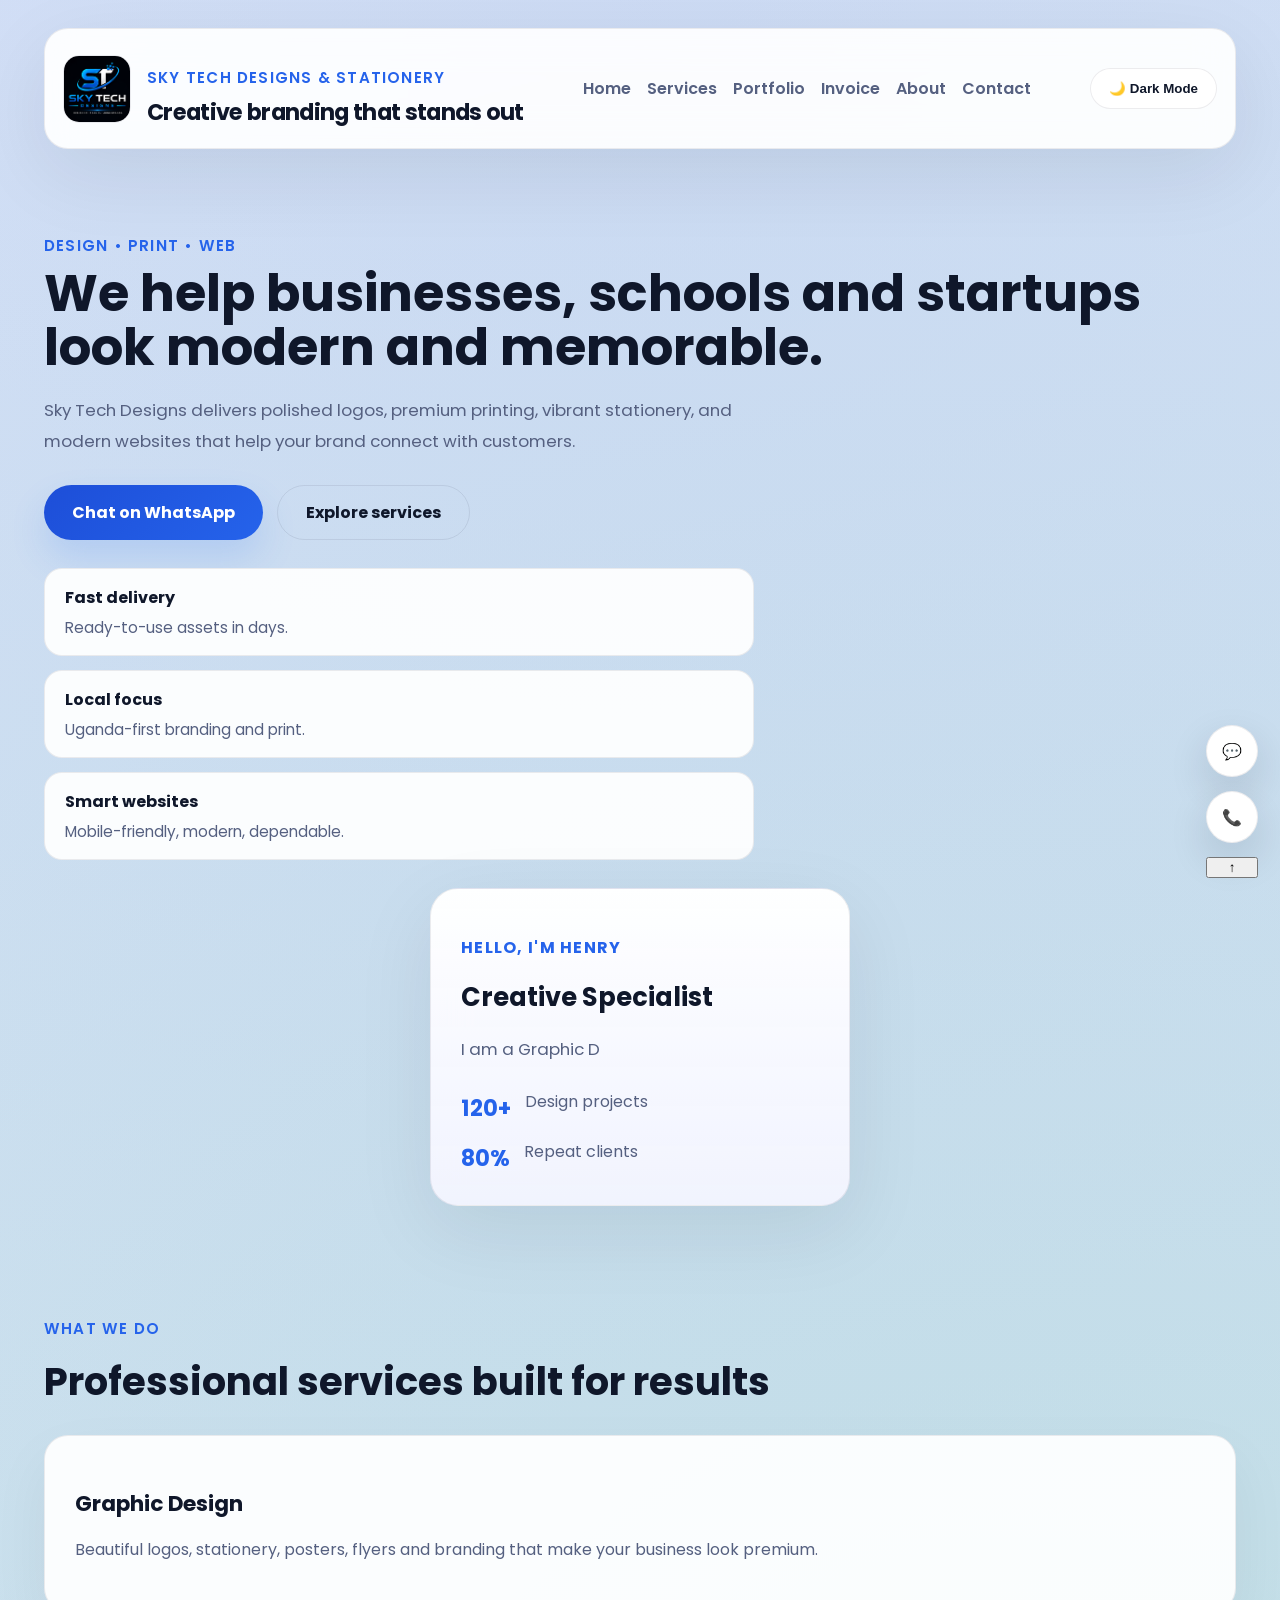
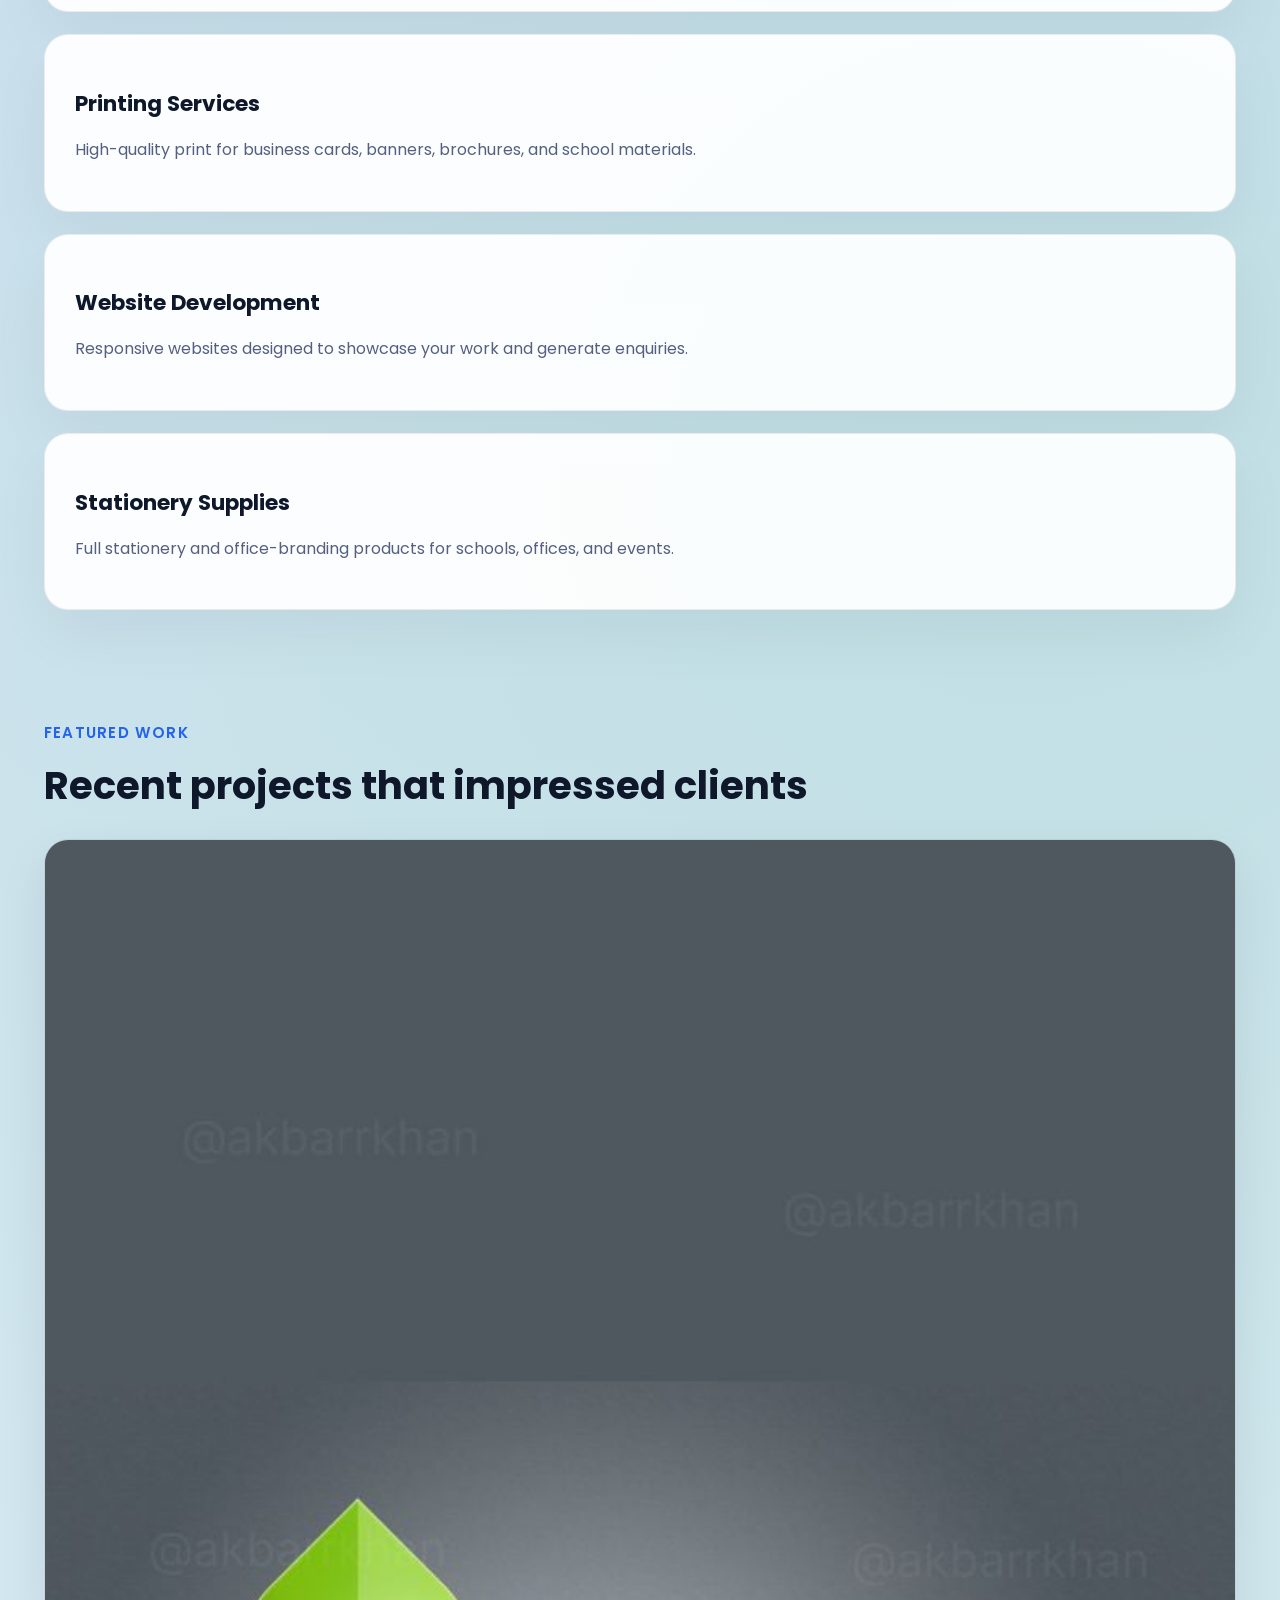
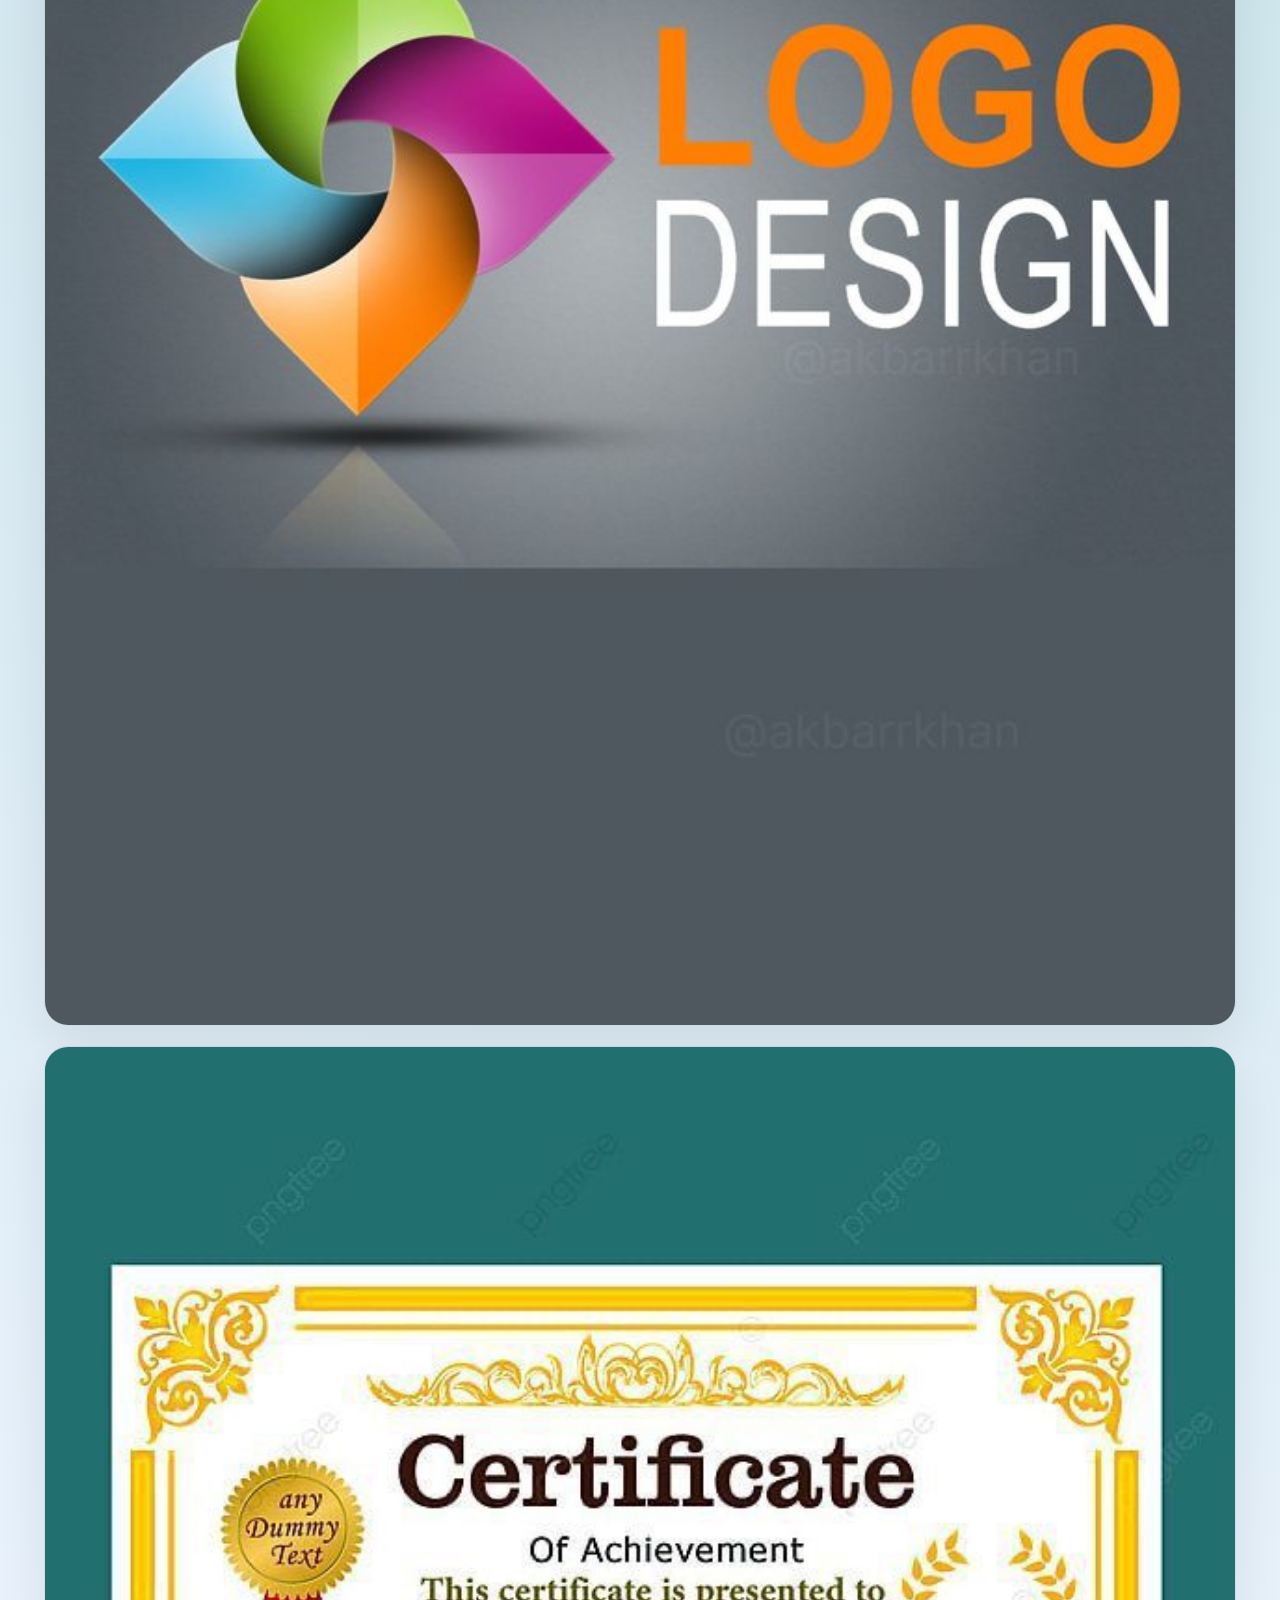
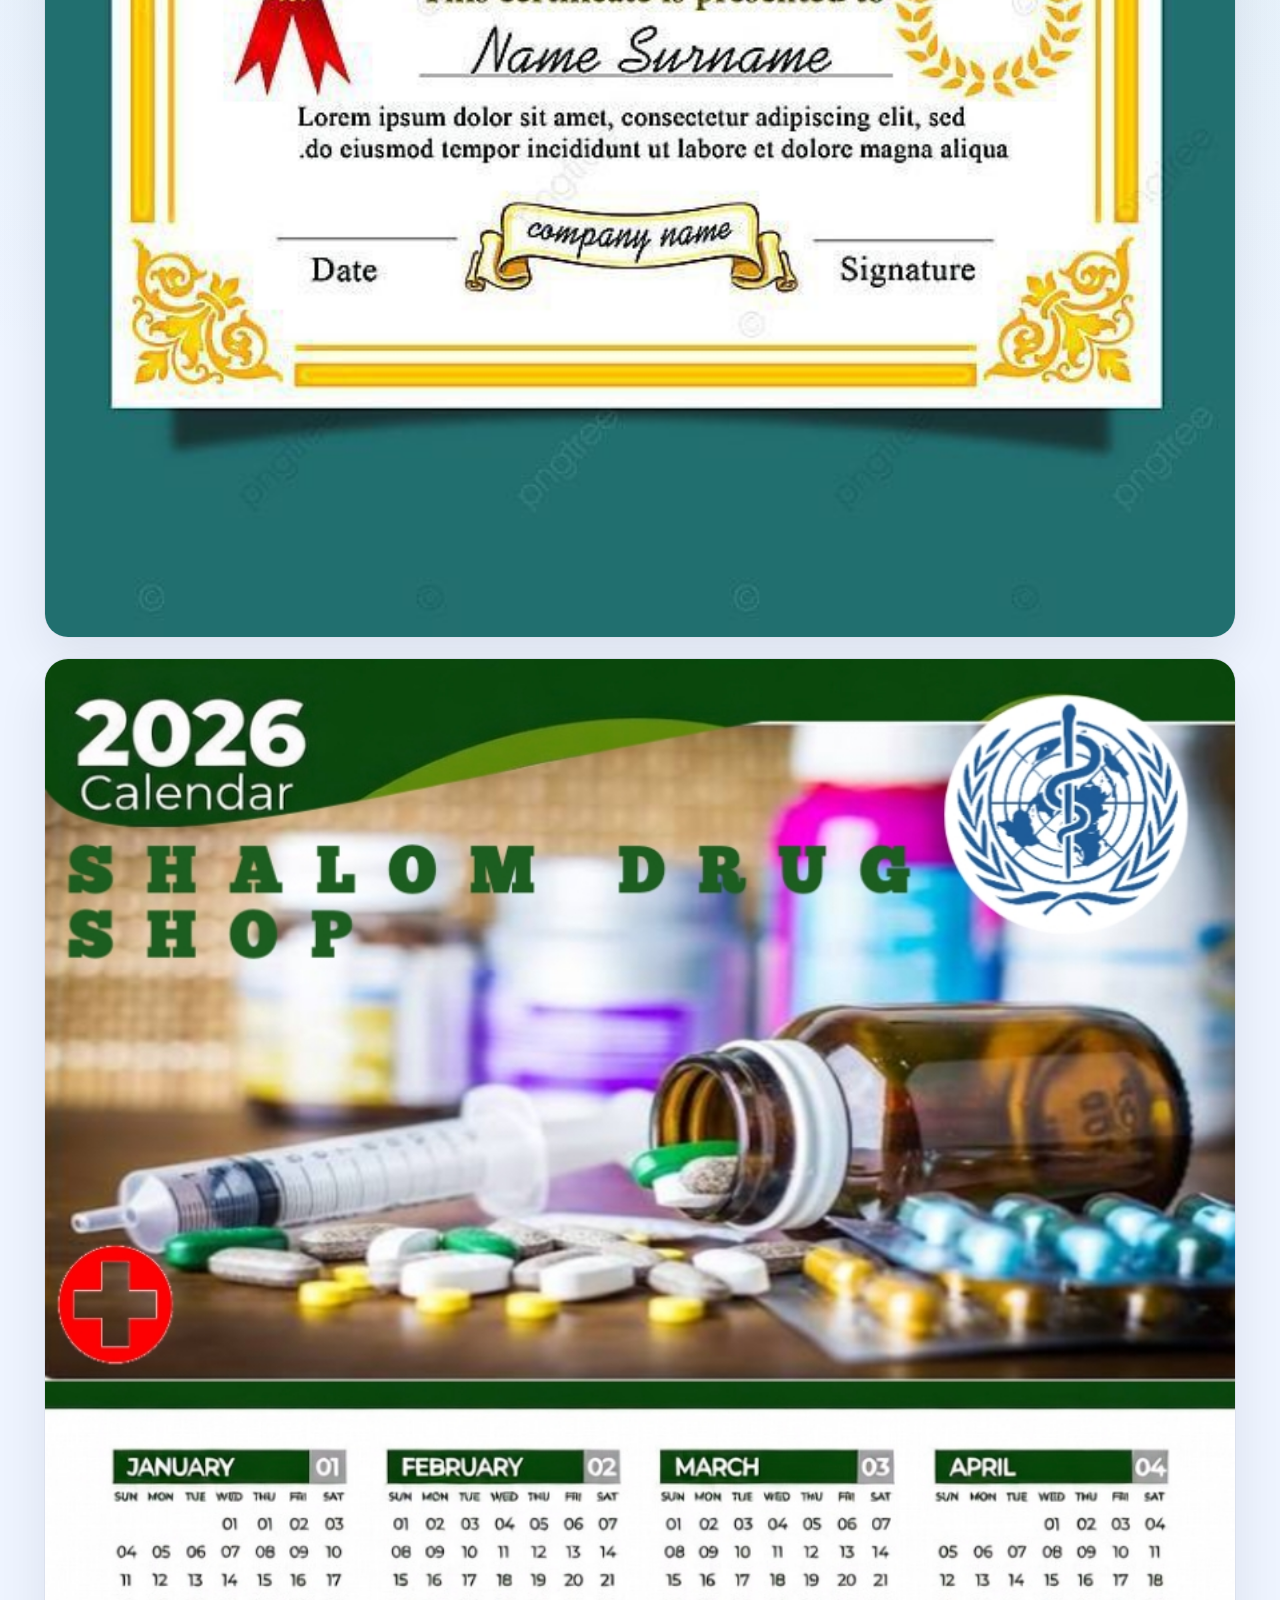
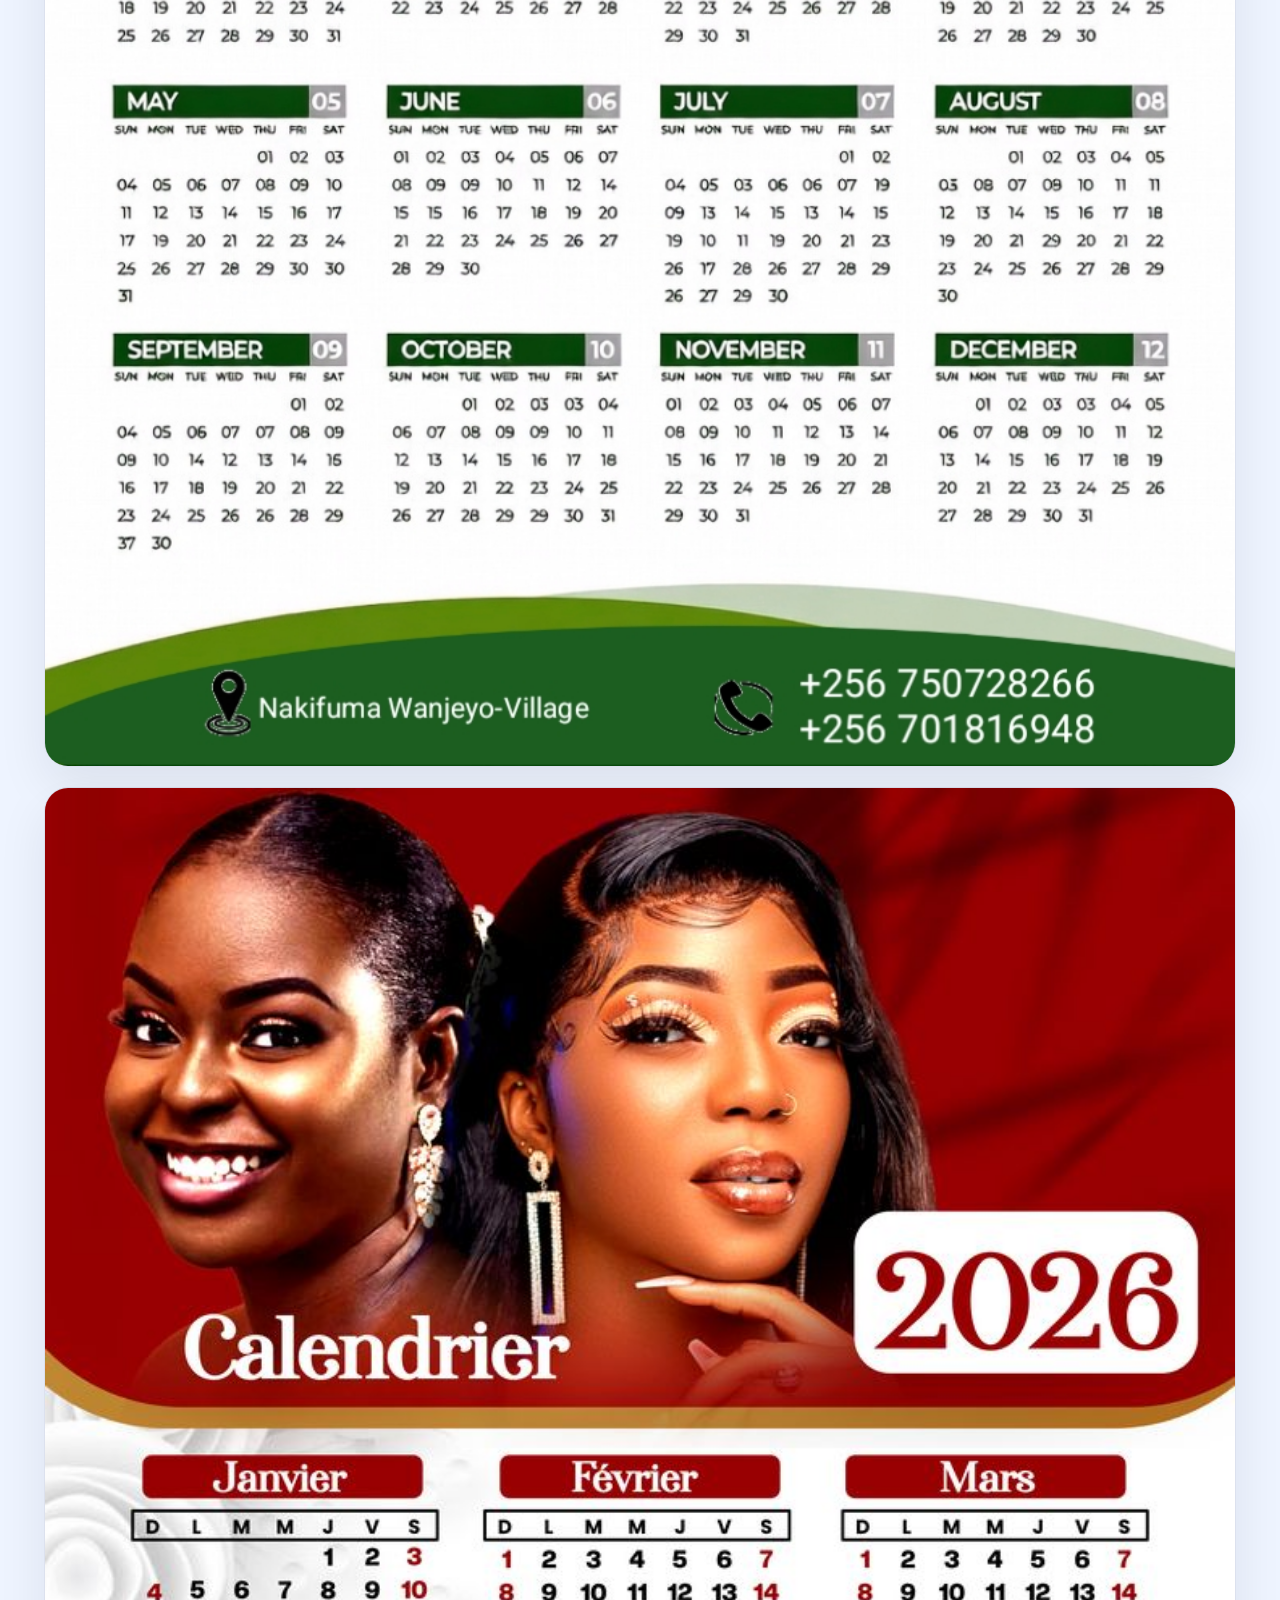
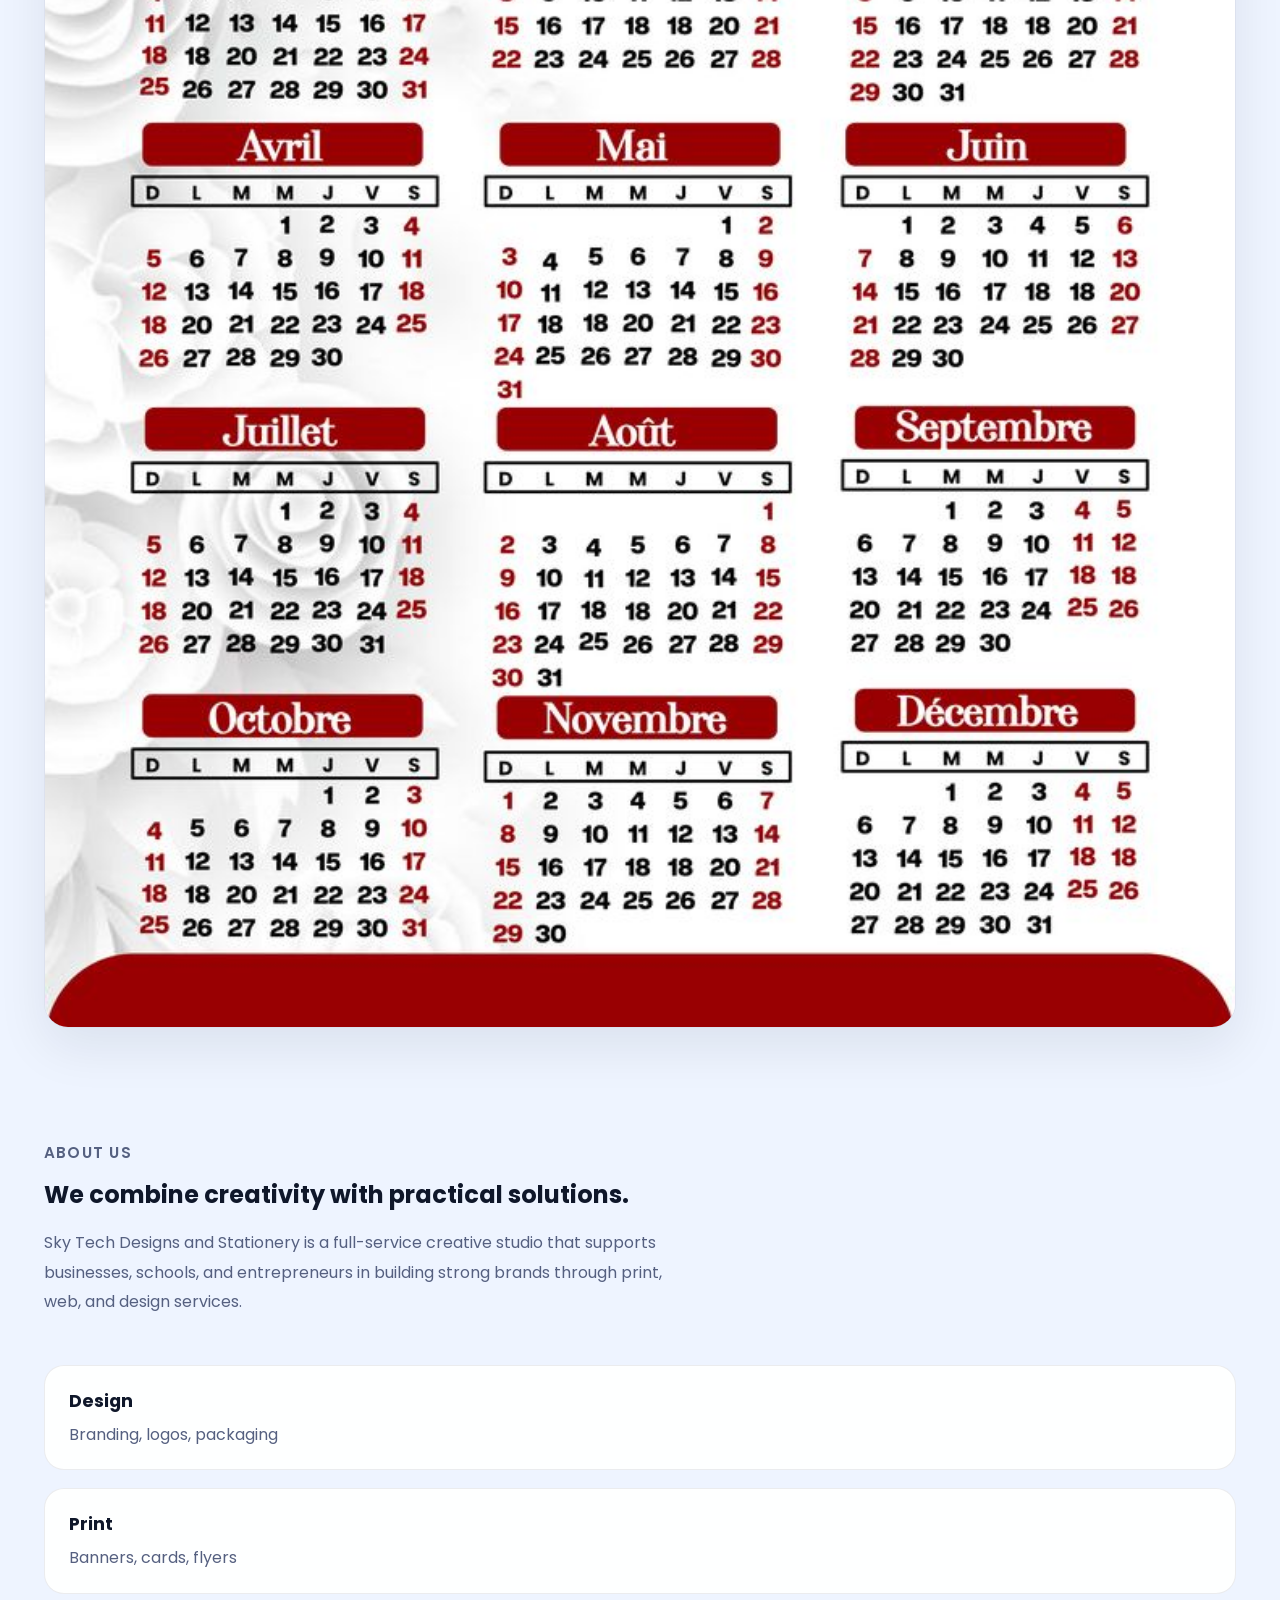
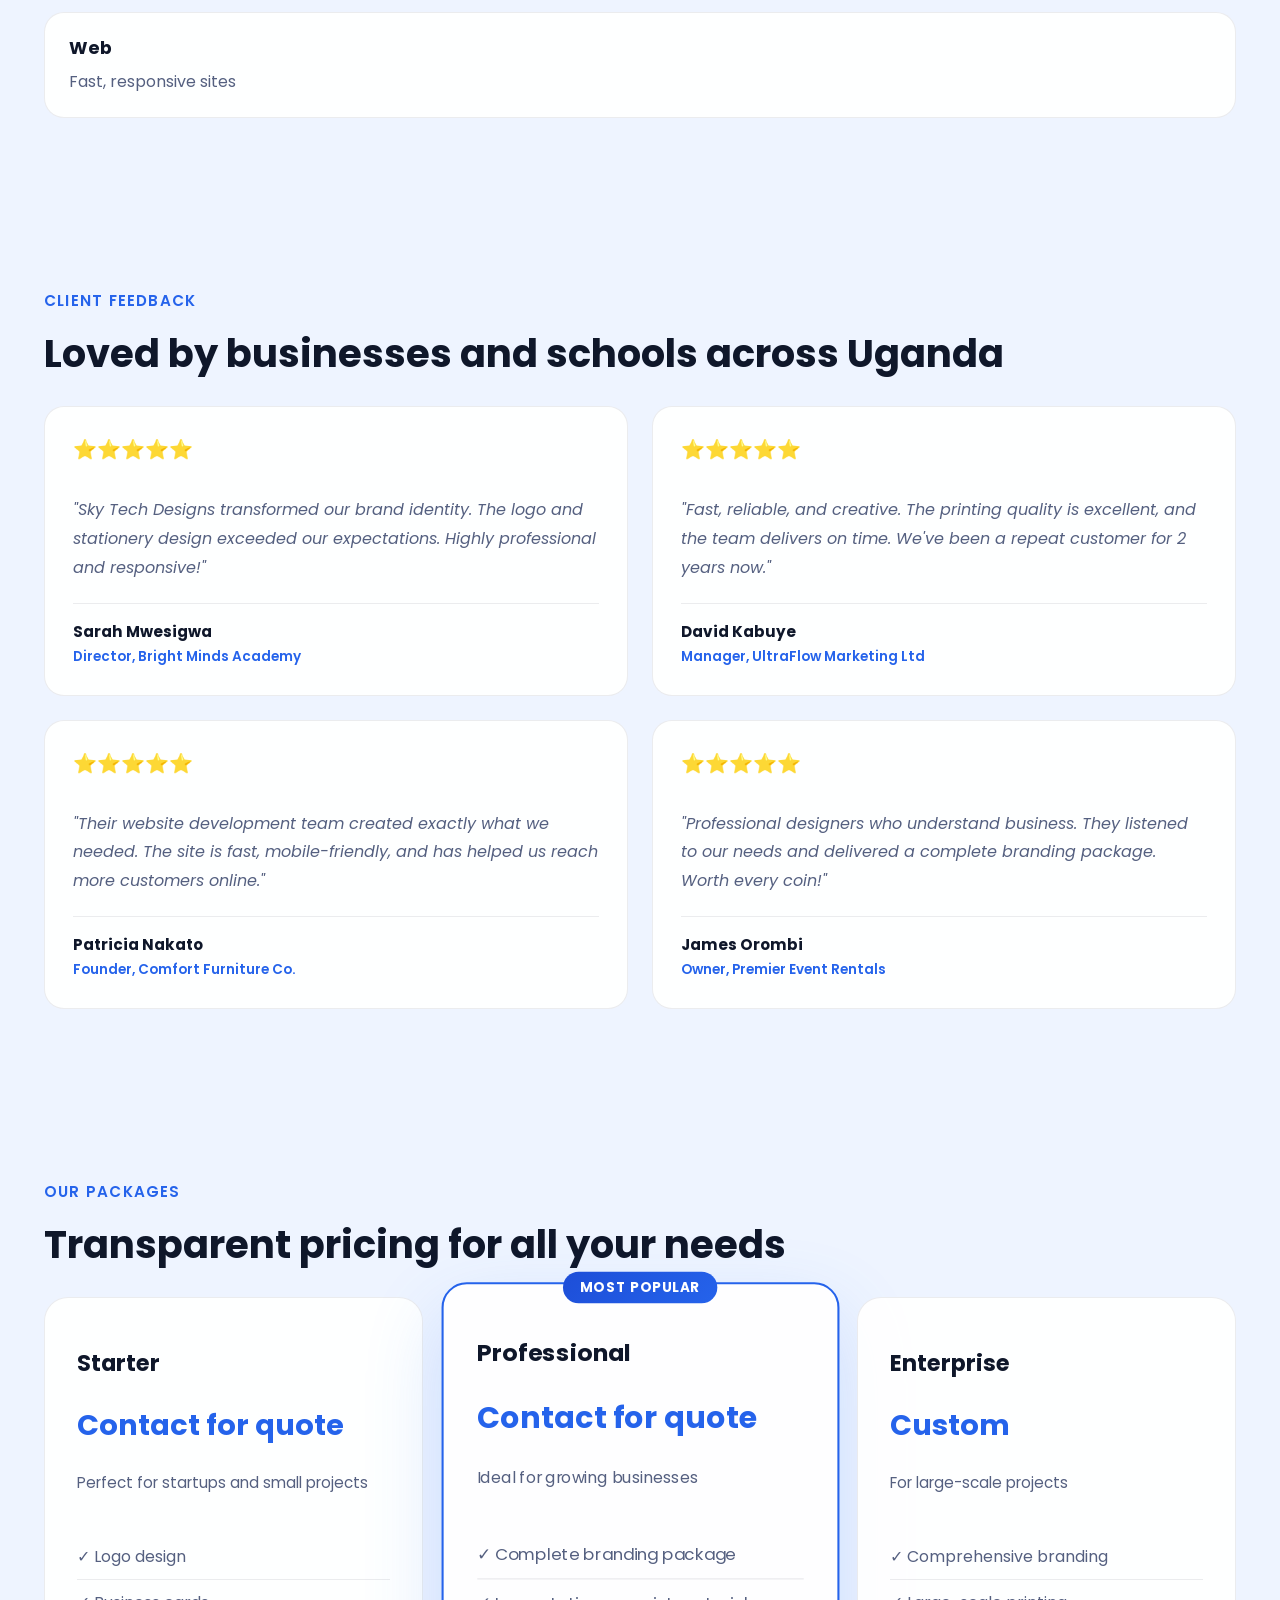
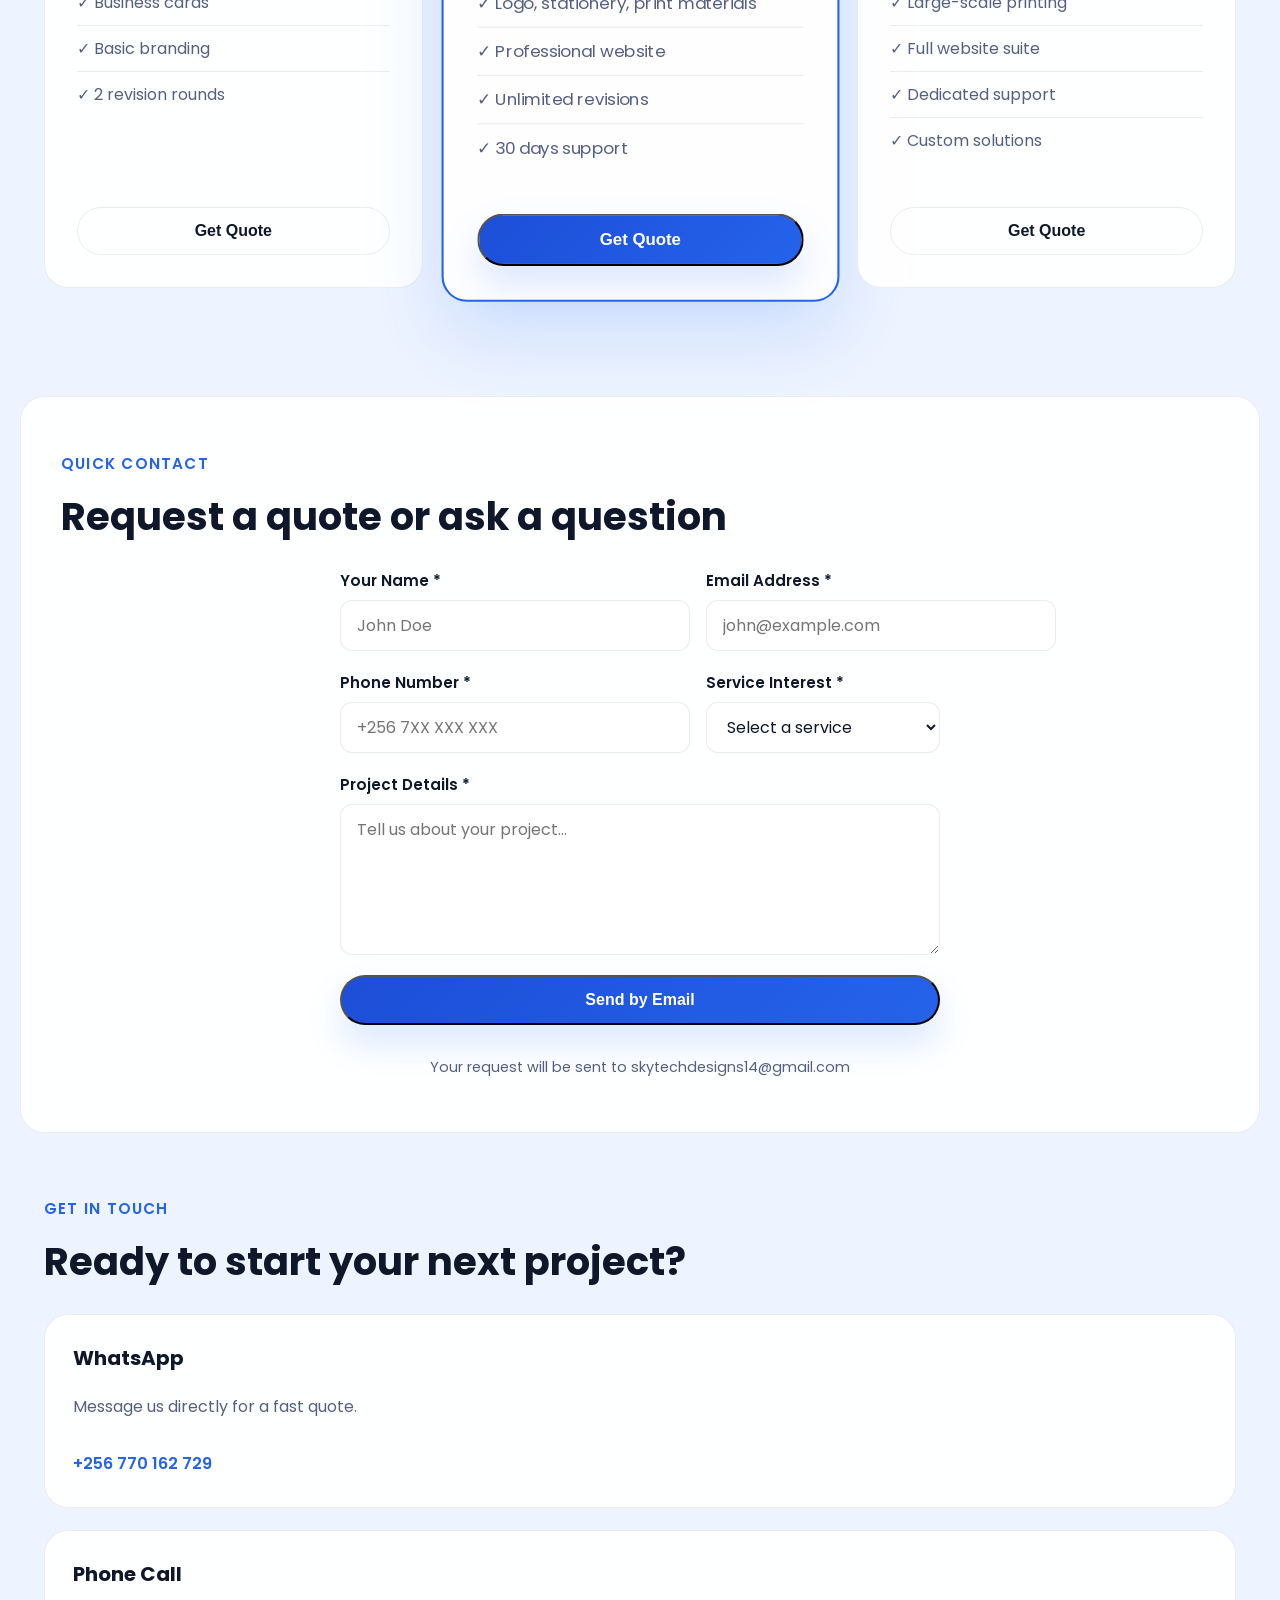
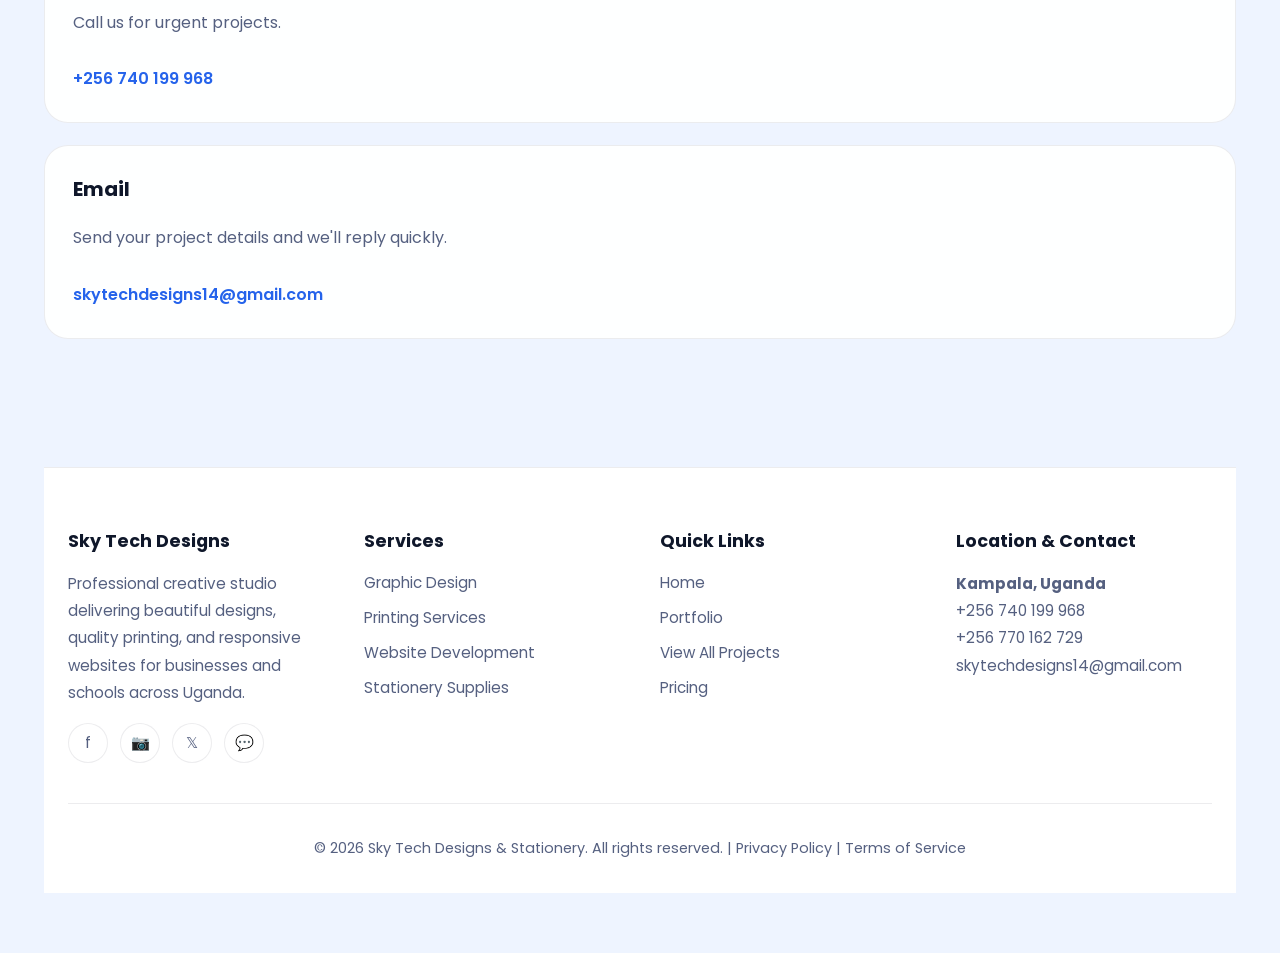
==== commit 6083e8cd: "Update logo image URL from images/logo.png to Images/logo.png" ====
--- a/index.html
+++ b/index.html
@@ -3,7 +3,7 @@
 <head>
     <meta charset="UTF-8">
     <meta name="viewport" content="width=device-width, initial-scale=1.0">
-    <meta name="description" content="Sky Tech Designs & Stationery - Professional graphic design, printing services, website development, and stationery supplies for businesses and schools in Ugan[...]">
+    <meta name="description" content="Sky Tech Designs & Stationery - Professional graphic design, printing services, website development, and stationery supplies for businesses and schools in Uganda">
     <meta name="keywords" content="graphic design, printing services, web development, stationery, branding, logo design, Uganda">
     <meta name="author" content="Sky Tech Designs & Stationery">
     <meta name="robots" content="index, follow">
@@ -91,7 +91,7 @@
     <div class="page-shell">
         <header class="topbar">
             <div class="brand">
-                <img src="images/logo.png" alt="Sky Tech Designs" class="brand-logo">
+                <img src="Images/logo.png" alt="Sky Tech Designs" class="brand-logo">
                 <div>
                     <p class="eyebrow">Sky Tech Designs & Stationery</p>
                     <h1>Creative branding that stands out</h1>
@@ -131,7 +131,7 @@
 
                 <div class="hero-panel">
                     <div class="hero-card">
-                        <p class="card-label">Hello, I’m Henry</p>
+                        <p class="card-label">Hello, I'm Henry</p>
                         <h3>Creative Specialist</h3>
                         <p class="typing-row">I am a <span id="typing"></span></p>
                         <div class="card-stats">
@@ -199,7 +199,7 @@
                     <div>
                         <p class="eyebrow">About us</p>
                         <h2>We combine creativity with practical solutions.</h2>
-                        <p>Sky Tech Designs and Stationery is a full-service creative studio that supports businesses, schools, and entrepreneurs in building strong brands through print, web, and desi[...]
+                        <p>Sky Tech Designs and Stationery is a full-service creative studio that supports businesses, schools, and entrepreneurs in building strong brands through print, web, and design services.</p>
                     </div>
 
                     <div class="about-stats">
@@ -627,4 +627,4 @@
         }
     </script>
 </body>
-</html>
+</html>
